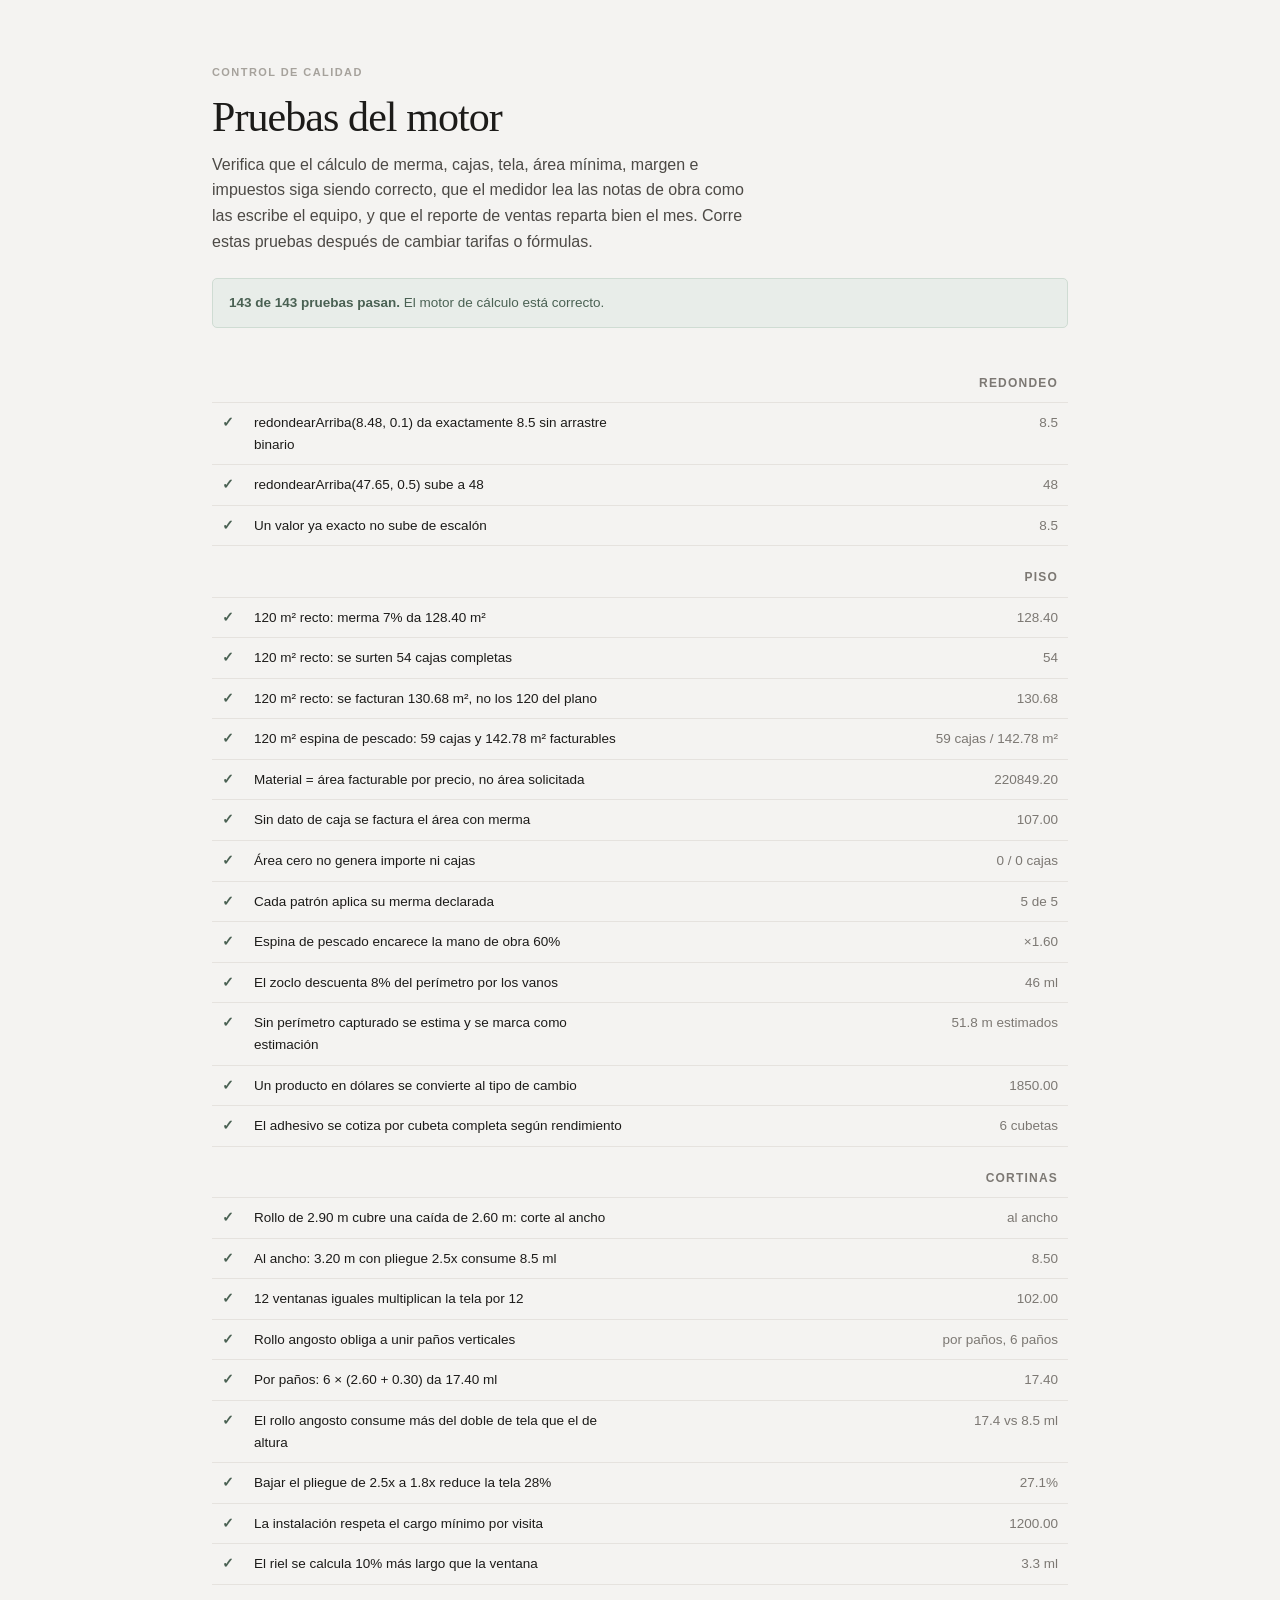
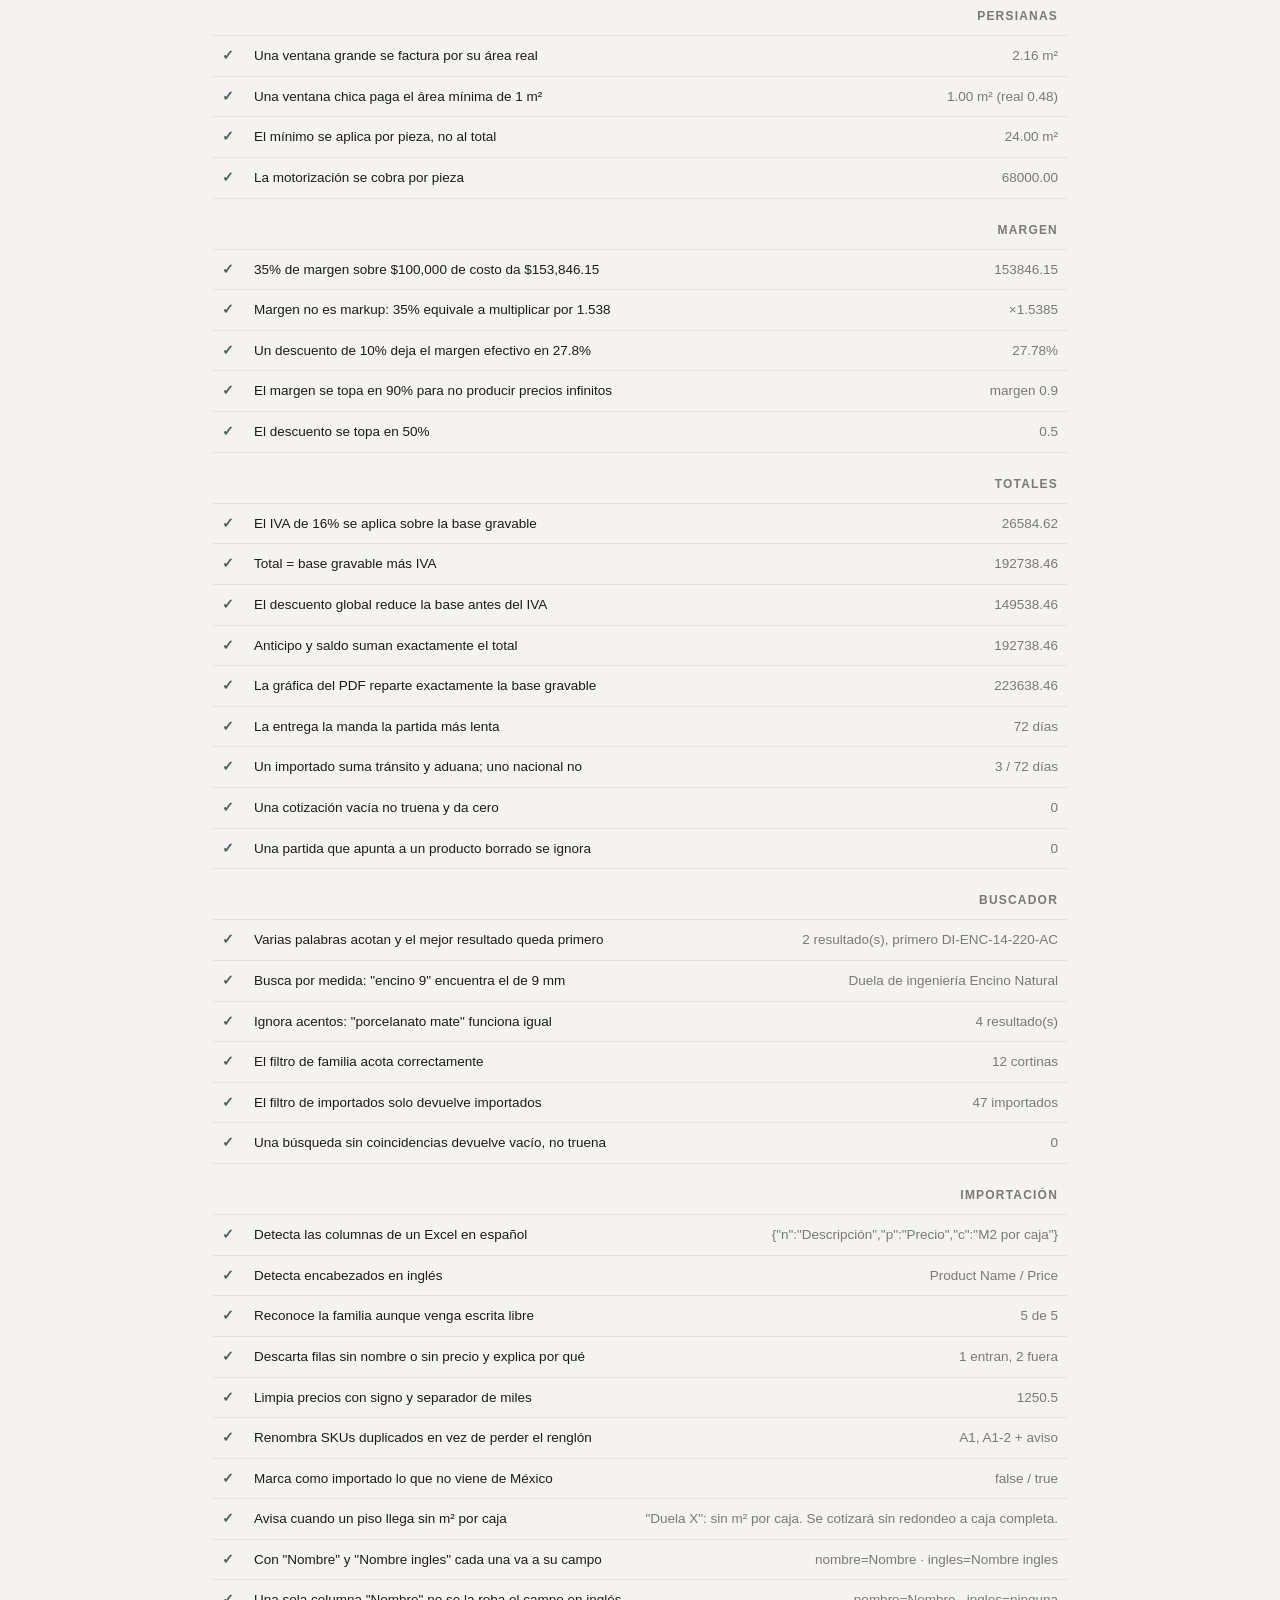
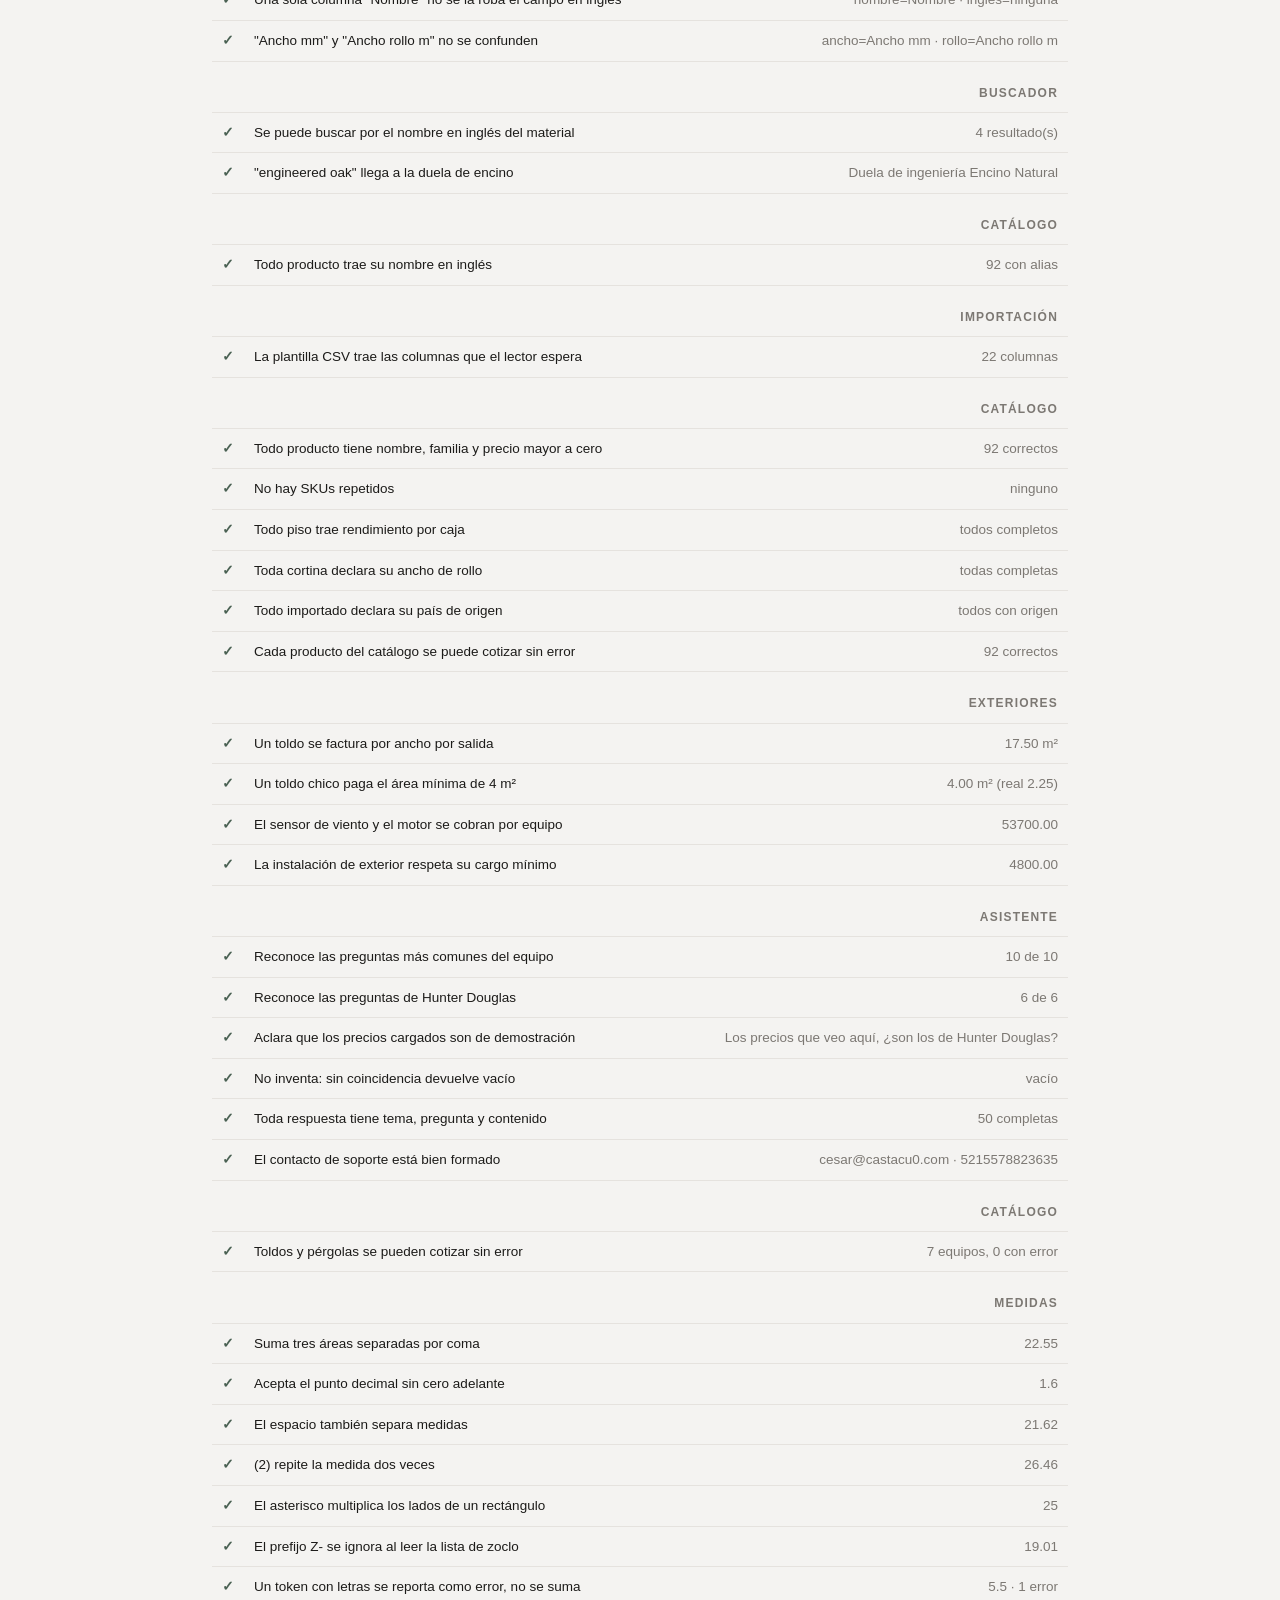
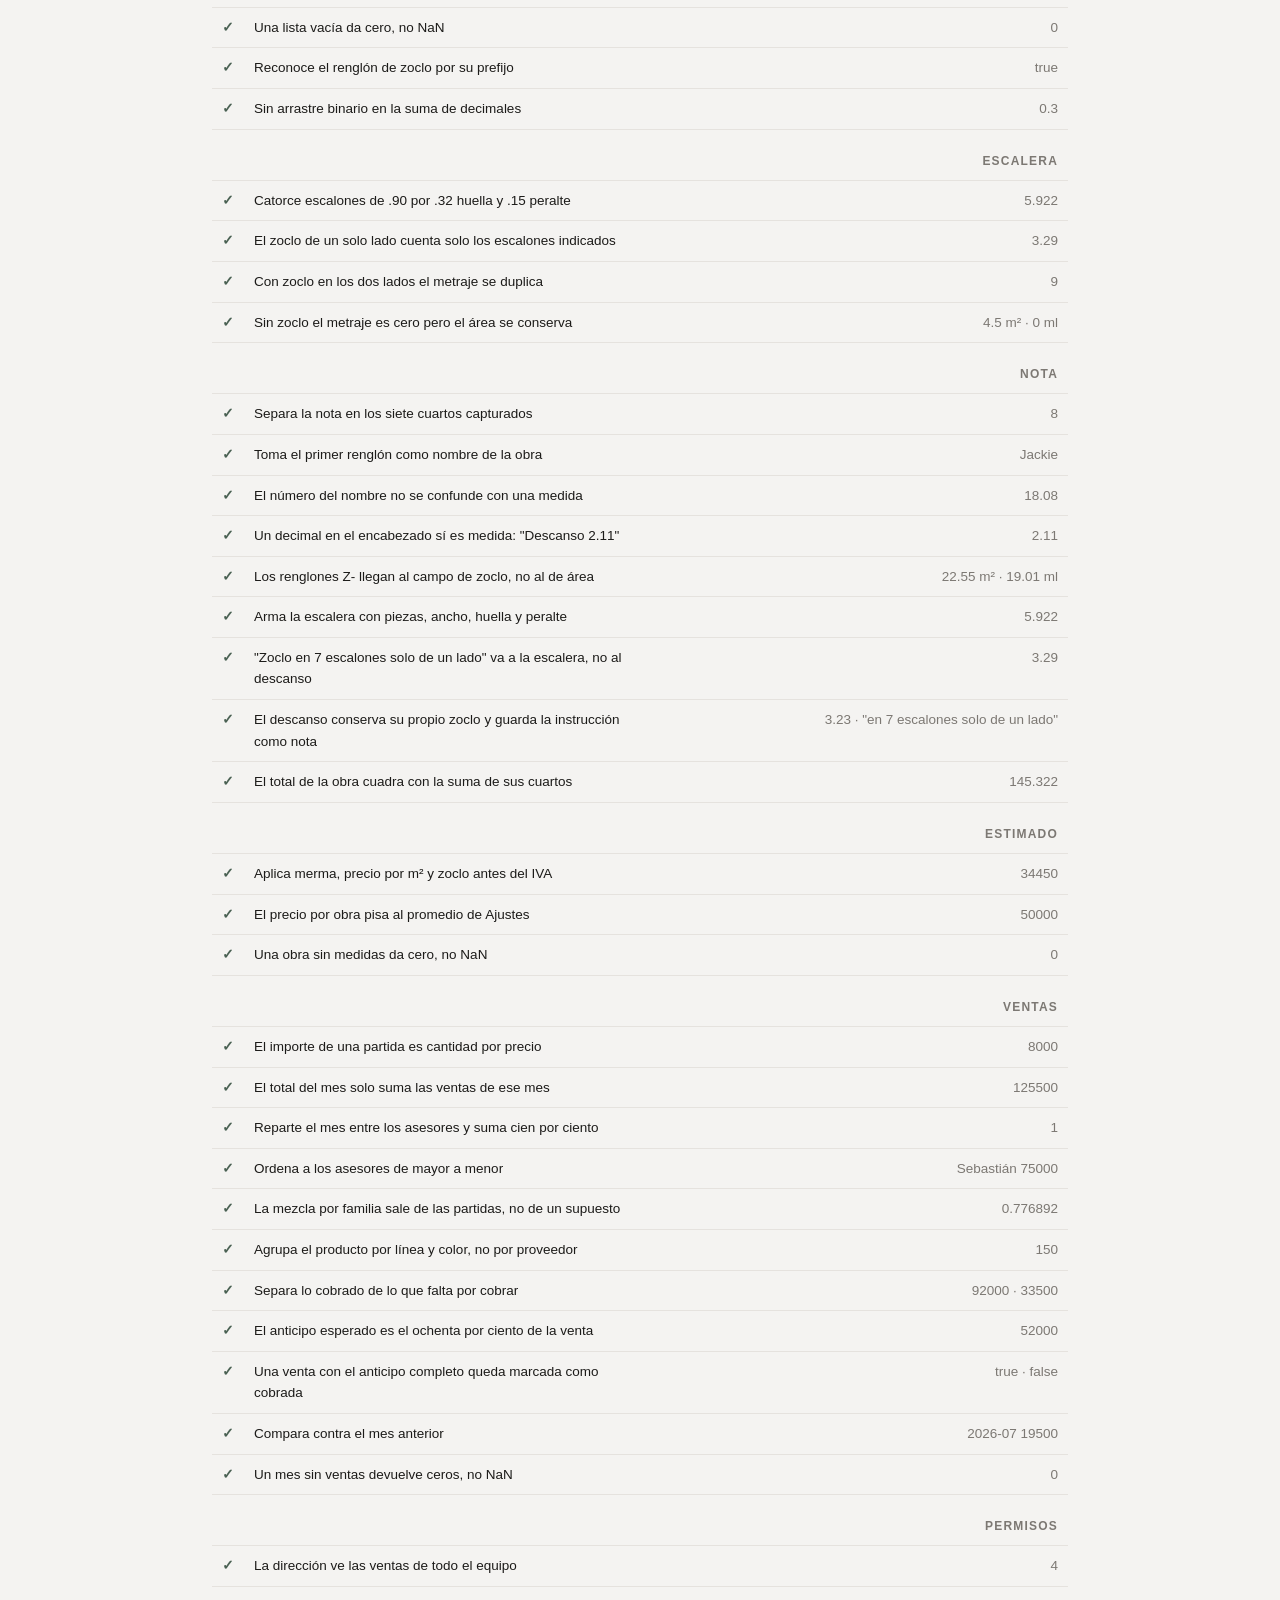
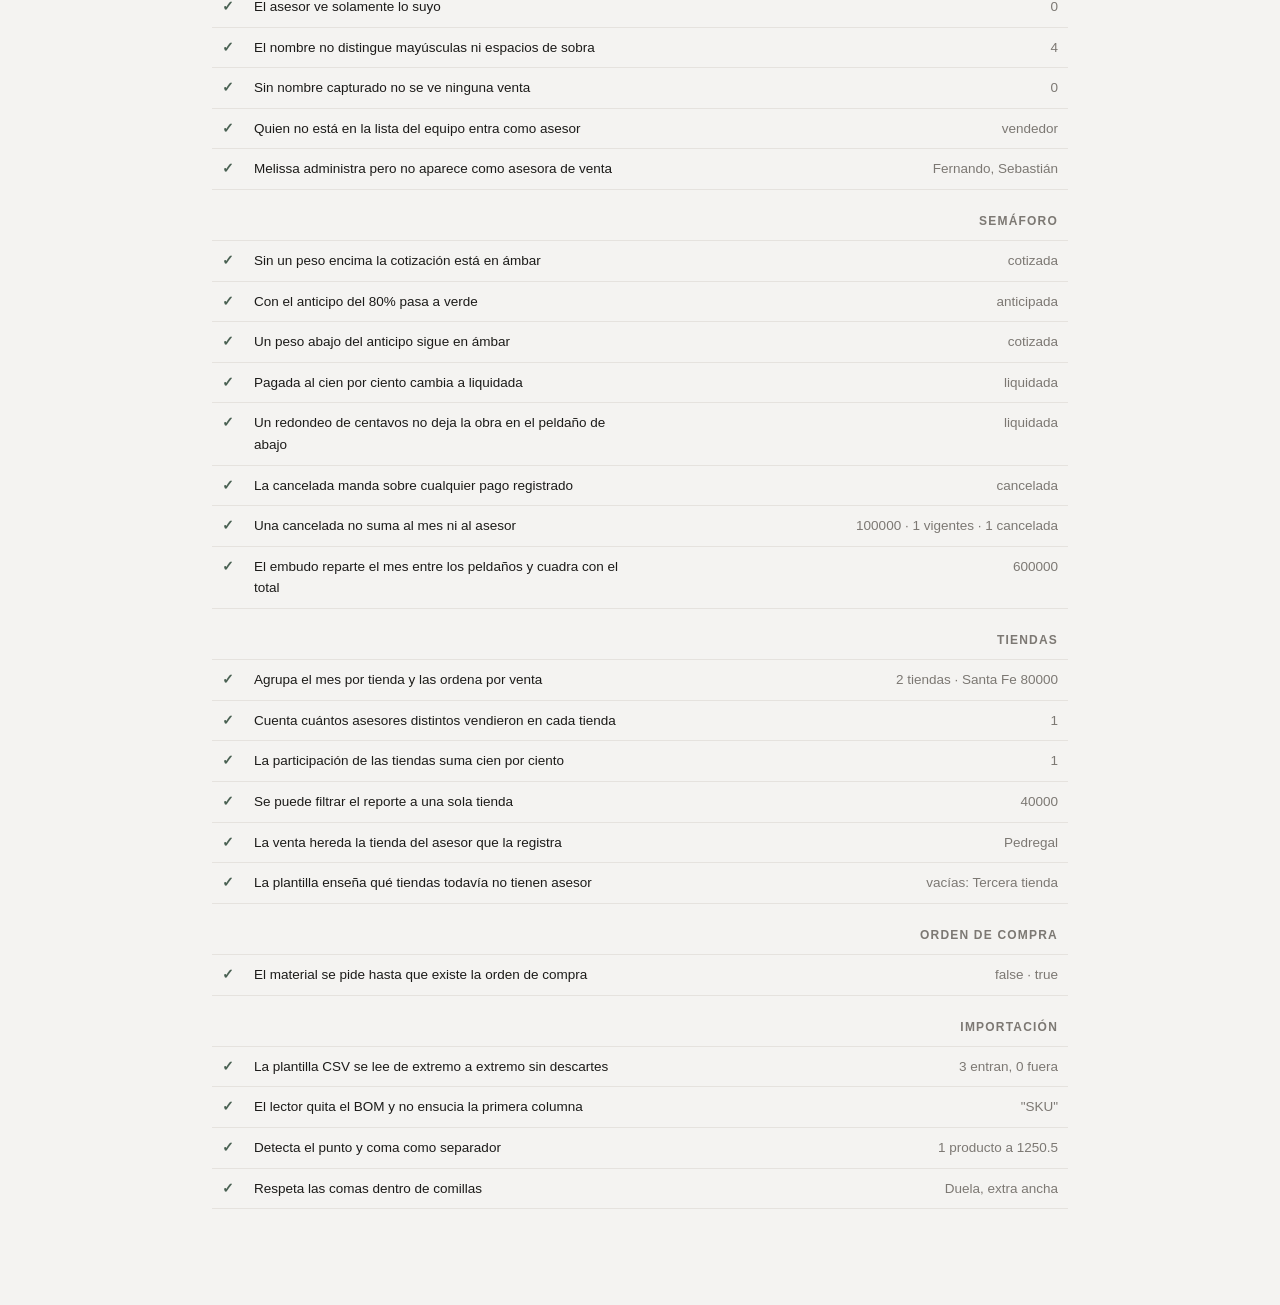
==== pruebas.html @ 0161d1aa "Semáforo de cobro, tiendas, fotos de obra e instalación en el PDF" ====
<!doctype html>
<html lang="es-MX">
<head>
<meta charset="utf-8">
<meta name="viewport" content="width=device-width, initial-scale=1">
<title>Pruebas del motor de cálculo · Cotizador Mundo de Interiores</title>
<link rel="stylesheet" href="css/app.css?v=16">
<style>
  .main{max-width:920px}
  .t{width:100%;border-collapse:collapse;font-size:13.5px}
  .t td{padding:9px 10px;border-bottom:1px solid var(--line);vertical-align:top}
  .t td:first-child{width:30px}
  .t td:last-child{text-align:right;font-variant-numeric:tabular-nums;white-space:nowrap;color:var(--ink-3)}
  .ok{color:var(--ok);font-weight:700}
  .no{color:var(--danger);font-weight:700}
  .grupo{font-weight:600;padding-top:22px!important;font-size:12px;letter-spacing:.1em;
         text-transform:uppercase;color:var(--ink-4)}
</style>
</head>
<body>
<div class="shell">
  <main class="main">
    <p class="eyebrow">Control de calidad</p>
    <h1 class="display mt-3">Pruebas del motor</h1>
    <p class="lead mt-3">
      Verifica que el cálculo de merma, cajas, tela, área mínima, margen e impuestos siga siendo
      correcto, que el medidor lea las notas de obra como las escribe el equipo, y que el reporte
      de ventas reparta bien el mes. Corre estas pruebas después de cambiar tarifas o fórmulas.
    </p>
    <div id="resumen" class="mt-5"></div>
    <div id="salida" class="mt-5"></div>
  </main>
</div>

<script type="module">
import { redondearArriba } from './js/format.js';
import { calcularPartida, calcularTotales, estimarPerimetro, leadTimeProducto,
         precioBaseMXN, PATRONES } from './js/pricing.js';
import { CONFIG_DEFAULT, buscarProductos } from './js/state.js';
import { CATALOGO_DEMO } from './js/catalog-seed.js';
import { sugerirMapeo, mapearFilas, normalizarCategoria, plantillaCSV } from './js/importer.js';
import { CONOCIMIENTO, responder, CONTACTO } from './js/asistente.js';
import { parsearLista, esLineaZoclo, calcularEscalera, calcularCuarto, calcularMedicion,
         estimarMedicion, parsearNota } from './js/medidas.js';
import { importeLinea, totalVenta, anticipoEsperado, estaCobrada, resumenVentas,
         compararMes, ventasVisibles, esAdmin, rolDe, estadoVenta, ESTADOS,
         asesoresDe, sucursalDe, plantillaPorSucursal, avanceProyecto } from './js/ventas.js';

const cfg = structuredClone(CONFIG_DEFAULT);
const pruebas = [];
const P = (grupo, nombre, fn) => pruebas.push({ grupo, nombre, fn });

// Compara con tolerancia: los importes se comparan al centavo.
const cerca = (a, b, tol = 0.01) => Math.abs(a - b) <= tol;

const prod = (extra) => ({
  id: 'X', sku: 'X', nombre: 'Prueba', categoria: 'duela-ingenieria',
  precio: 1000, moneda: 'MXN', unidad: 'm2', importado: false, leadTimeDias: 3,
  m2PorCaja: 2.42, caracteristicas: [], ...extra,
});

const base = {
  areaM2: '', patron: 'recto', perimetroM: '', incluirInstalacion: false,
  incluirZoclo: false, incluirUnderlayment: false, incluirAdhesivo: false,
  incluirBoquilla: false, perfilesTransicion: 0,
  anchoM: '', altoM: '', cantidad: 1, pliegue: 2.5,
  incluirRiel: false, rielMotorizado: false, incluirForro: false, motorizada: false,
  margenOverride: 0, descuentoPct: 0,
};

// ---------------------------------------------------------------- redondeo

P('Redondeo', 'redondearArriba(8.48, 0.1) da exactamente 8.5 sin arrastre binario', () => {
  const r = redondearArriba(8.48, 0.1);
  return { ok: r === 8.5, obtenido: r, esperado: 8.5 };
});
P('Redondeo', 'redondearArriba(47.65, 0.5) sube a 48', () => {
  const r = redondearArriba(47.65, 0.5);
  return { ok: r === 48, obtenido: r, esperado: 48 };
});
P('Redondeo', 'Un valor ya exacto no sube de escalón', () => {
  const r = redondearArriba(8.5, 0.1);
  return { ok: r === 8.5, obtenido: r, esperado: 8.5 };
});

// ---------------------------------------------------------------- piso

P('Piso', '120 m² recto: merma 7% da 128.40 m²', () => {
  const c = calcularPartida({ ...base, areaM2: 120 }, prod(), cfg);
  return { ok: cerca(c.areaConMerma, 128.40), obtenido: c.areaConMerma.toFixed(2), esperado: '128.40' };
});
P('Piso', '120 m² recto: se surten 54 cajas completas', () => {
  const c = calcularPartida({ ...base, areaM2: 120 }, prod(), cfg);
  return { ok: c.cajas === 54, obtenido: c.cajas, esperado: 54 };
});
P('Piso', '120 m² recto: se facturan 130.68 m², no los 120 del plano', () => {
  const c = calcularPartida({ ...base, areaM2: 120 }, prod(), cfg);
  return { ok: cerca(c.areaFacturable, 130.68), obtenido: c.areaFacturable.toFixed(2), esperado: '130.68' };
});
P('Piso', '120 m² espina de pescado: 59 cajas y 142.78 m² facturables', () => {
  const c = calcularPartida({ ...base, areaM2: 120, patron: 'espina' }, prod(), cfg);
  return { ok: c.cajas === 59 && cerca(c.areaFacturable, 142.78),
           obtenido: `${c.cajas} cajas / ${c.areaFacturable.toFixed(2)} m²`, esperado: '59 cajas / 142.78 m²' };
});
P('Piso', 'Material = área facturable por precio, no área solicitada', () => {
  const c = calcularPartida({ ...base, areaM2: 120 }, prod({ precio: 1690 }), cfg);
  return { ok: cerca(c.material, 130.68 * 1690), obtenido: c.material.toFixed(2),
           esperado: (130.68 * 1690).toFixed(2) };
});
P('Piso', 'Sin dato de caja se factura el área con merma', () => {
  const c = calcularPartida({ ...base, areaM2: 100 }, prod({ m2PorCaja: undefined }), cfg);
  return { ok: cerca(c.areaFacturable, 107), obtenido: c.areaFacturable.toFixed(2), esperado: '107.00' };
});
P('Piso', 'Área cero no genera importe ni cajas', () => {
  const c = calcularPartida({ ...base, areaM2: 0 }, prod(), cfg);
  return { ok: c.importe === 0 && c.cajas === 0, obtenido: `${c.importe} / ${c.cajas} cajas`, esperado: '0 / 0 cajas' };
});
P('Piso', 'Cada patrón aplica su merma declarada', () => {
  const fallos = Object.entries(PATRONES).filter(([k, v]) => {
    const c = calcularPartida({ ...base, areaM2: 100, patron: k }, prod(), cfg);
    return !cerca(c.mermaPct, v.merma, 0.0001);
  });
  return { ok: fallos.length === 0, obtenido: fallos.length ? fallos.map(f => f[0]).join(', ') : '5 de 5',
           esperado: '5 de 5' };
});
P('Piso', 'Espina de pescado encarece la mano de obra 60%', () => {
  const r = calcularPartida({ ...base, areaM2: 100, incluirInstalacion: true }, prod(), cfg);
  const e = calcularPartida({ ...base, areaM2: 100, patron: 'espina', incluirInstalacion: true }, prod(), cfg);
  return { ok: cerca(e.manoObra / r.manoObra, 1.6, 0.001),
           obtenido: `×${(e.manoObra / r.manoObra).toFixed(2)}`, esperado: '×1.60' };
});
P('Piso', 'El zoclo descuenta 8% del perímetro por los vanos', () => {
  const c = calcularPartida({ ...base, areaM2: 120, perimetroM: 50, incluirZoclo: true }, prod(), cfg);
  const z = c.accesorios.find((a) => a.clave === 'zoclo');
  return { ok: cerca(z.cantidad, redondearArriba(50 * 0.92, 0.5)),
           obtenido: `${z.cantidad} ml`, esperado: `${redondearArriba(46, 0.5)} ml` };
});
P('Piso', 'Sin perímetro capturado se estima y se marca como estimación', () => {
  const c = calcularPartida({ ...base, areaM2: 120, incluirZoclo: true }, prod(), cfg);
  return { ok: c.perimetroEstimado === true && c.perimetro > 0,
           obtenido: `${c.perimetro.toFixed(1)} m estimados`, esperado: 'estimado > 0' };
});
P('Piso', 'Un producto en dólares se convierte al tipo de cambio', () => {
  const c = calcularPartida({ ...base, areaM2: 100 }, prod({ precio: 100, moneda: 'USD', m2PorCaja: undefined }), cfg);
  return { ok: cerca(c.precioM2, 100 * cfg.fiscal.tipoCambio),
           obtenido: c.precioM2.toFixed(2), esperado: (100 * cfg.fiscal.tipoCambio).toFixed(2) };
});
P('Piso', 'El adhesivo se cotiza por cubeta completa según rendimiento', () => {
  const c = calcularPartida({ ...base, areaM2: 100, incluirAdhesivo: true }, prod(), cfg);
  const a = c.accesorios.find((x) => x.clave === 'adhesivo');
  return { ok: a.cantidad === Math.ceil(100 / cfg.tarifas.rendimientoAdhesivoM2),
           obtenido: `${a.cantidad} cubetas`, esperado: `${Math.ceil(100 / 18)} cubetas` };
});

// ---------------------------------------------------------------- cortinas

const telaAlta = prod({ categoria: 'cortina', unidad: 'ml', precio: 340, anchoRolloM: 2.90, m2PorCaja: undefined });
const telaAngosta = prod({ categoria: 'cortina', unidad: 'ml', precio: 460, anchoRolloM: 1.40, m2PorCaja: undefined });

P('Cortinas', 'Rollo de 2.90 m cubre una caída de 2.60 m: corte al ancho', () => {
  const c = calcularPartida({ ...base, anchoM: 3.2, altoM: 2.6, cantidad: 1 }, telaAlta, cfg);
  return { ok: c.metodo === 'al ancho', obtenido: c.metodo, esperado: 'al ancho' };
});
P('Cortinas', 'Al ancho: 3.20 m con pliegue 2.5x consume 8.5 ml', () => {
  const c = calcularPartida({ ...base, anchoM: 3.2, altoM: 2.6, cantidad: 1 }, telaAlta, cfg);
  return { ok: cerca(c.metrosLineales, 8.5), obtenido: c.metrosLineales.toFixed(2), esperado: '8.50' };
});
P('Cortinas', '12 ventanas iguales multiplican la tela por 12', () => {
  const c = calcularPartida({ ...base, anchoM: 3.2, altoM: 2.6, cantidad: 12 }, telaAlta, cfg);
  return { ok: cerca(c.metrosLineales, 102), obtenido: c.metrosLineales.toFixed(2), esperado: '102.00' };
});
P('Cortinas', 'Rollo angosto obliga a unir paños verticales', () => {
  const c = calcularPartida({ ...base, anchoM: 3.2, altoM: 2.6, cantidad: 1 }, telaAngosta, cfg);
  return { ok: c.metodo === 'por paños' && c.panos === 6,
           obtenido: `${c.metodo}, ${c.panos} paños`, esperado: 'por paños, 6 paños' };
});
P('Cortinas', 'Por paños: 6 × (2.60 + 0.30) da 17.40 ml', () => {
  const c = calcularPartida({ ...base, anchoM: 3.2, altoM: 2.6, cantidad: 1 }, telaAngosta, cfg);
  return { ok: cerca(c.metrosLineales, 17.4), obtenido: c.metrosLineales.toFixed(2), esperado: '17.40' };
});
P('Cortinas', 'El rollo angosto consume más del doble de tela que el de altura', () => {
  const a = calcularPartida({ ...base, anchoM: 3.2, altoM: 2.6 }, telaAlta, cfg);
  const b = calcularPartida({ ...base, anchoM: 3.2, altoM: 2.6 }, telaAngosta, cfg);
  return { ok: b.metrosLineales > a.metrosLineales * 2,
           obtenido: `${b.metrosLineales.toFixed(1)} vs ${a.metrosLineales.toFixed(1)} ml`, esperado: 'más del doble' };
});
P('Cortinas', 'Bajar el pliegue de 2.5x a 1.8x reduce la tela 28%', () => {
  const a = calcularPartida({ ...base, anchoM: 3.2, altoM: 2.6, pliegue: 2.5 }, telaAlta, cfg);
  const b = calcularPartida({ ...base, anchoM: 3.2, altoM: 2.6, pliegue: 1.8 }, telaAlta, cfg);
  const baja = 1 - b.metrosLineales / a.metrosLineales;
  return { ok: cerca(baja, 0.28, 0.015), obtenido: `${(baja * 100).toFixed(1)}%`, esperado: '≈28%' };
});
P('Cortinas', 'La instalación respeta el cargo mínimo por visita', () => {
  const c = calcularPartida({ ...base, anchoM: 0.8, altoM: 2.4, incluirInstalacion: true }, telaAlta, cfg);
  return { ok: cerca(c.manoObra, cfg.tarifas.minimoInstalacionCortina),
           obtenido: c.manoObra.toFixed(2), esperado: cfg.tarifas.minimoInstalacionCortina.toFixed(2) };
});
P('Cortinas', 'El riel se calcula 10% más largo que la ventana', () => {
  const c = calcularPartida({ ...base, anchoM: 3.0, altoM: 2.6, incluirRiel: true }, telaAlta, cfg);
  const r = c.accesorios.find((a) => a.clave === 'riel');
  return { ok: cerca(r.cantidad, 3.3), obtenido: `${r.cantidad} ml`, esperado: '3.3 ml' };
});

// ---------------------------------------------------------------- persianas

const persiana = prod({ categoria: 'persiana', unidad: 'm2', precio: 760, m2PorCaja: undefined });

P('Persianas', 'Una ventana grande se factura por su área real', () => {
  const c = calcularPartida({ ...base, anchoM: 1.2, altoM: 1.8, cantidad: 1 }, persiana, cfg);
  return { ok: cerca(c.areaFacturable, 2.16) && c.aplicaMinimo === false,
           obtenido: `${c.areaFacturable.toFixed(2)} m²`, esperado: '2.16 m²' };
});
P('Persianas', 'Una ventana chica paga el área mínima de 1 m²', () => {
  const c = calcularPartida({ ...base, anchoM: 0.6, altoM: 0.8, cantidad: 1 }, persiana, cfg);
  return { ok: cerca(c.areaFacturable, 1.0) && c.aplicaMinimo === true,
           obtenido: `${c.areaFacturable.toFixed(2)} m² (real ${c.areaReal.toFixed(2)})`, esperado: '1.00 m²' };
});
P('Persianas', 'El mínimo se aplica por pieza, no al total', () => {
  const c = calcularPartida({ ...base, anchoM: 0.6, altoM: 0.8, cantidad: 24 }, persiana, cfg);
  return { ok: cerca(c.areaFacturable, 24), obtenido: `${c.areaFacturable.toFixed(2)} m²`, esperado: '24.00 m²' };
});
P('Persianas', 'La motorización se cobra por pieza', () => {
  const c = calcularPartida({ ...base, anchoM: 1.2, altoM: 1.8, cantidad: 10, motorizada: true }, persiana, cfg);
  const m = c.accesorios.find((a) => a.clave === 'motor');
  return { ok: cerca(m.importe, 10 * cfg.tarifas.motorPersianaPza),
           obtenido: m.importe.toFixed(2), esperado: (10 * cfg.tarifas.motorPersianaPza).toFixed(2) };
});

// ---------------------------------------------------------------- margen

P('Margen', '35% de margen sobre $100,000 de costo da $153,846.15', () => {
  const p = prod({ precio: 100000, m2PorCaja: undefined });
  const c = calcularPartida({ ...base, areaM2: 1, patron: 'recto', margenOverride: 0.35 },
                            { ...p, categoria: 'accesorio', unidad: 'pza' }, cfg);
  const cc = calcularPartida({ ...base, cantidad: 1, margenOverride: 0.35 },
                             { ...p, categoria: 'accesorio', unidad: 'pza' }, cfg);
  return { ok: cerca(cc.importe, 153846.15, 0.02), obtenido: cc.importe.toFixed(2), esperado: '153846.15' };
});
P('Margen', 'Margen no es markup: 35% equivale a multiplicar por 1.538', () => {
  const p = prod({ precio: 100000, categoria: 'accesorio', unidad: 'pza', m2PorCaja: undefined });
  const c = calcularPartida({ ...base, cantidad: 1, margenOverride: 0.35 }, p, cfg);
  return { ok: cerca(1 + c.markupEquivalente, 1.5385, 0.001),
           obtenido: `×${(1 + c.markupEquivalente).toFixed(4)}`, esperado: '×1.5385' };
});
P('Margen', 'Un descuento de 10% deja el margen efectivo en 27.8%', () => {
  const p = prod({ precio: 100000, categoria: 'accesorio', unidad: 'pza', m2PorCaja: undefined });
  const c = calcularPartida({ ...base, cantidad: 1, margenOverride: 0.35, descuentoPct: 0.1 }, p, cfg);
  return { ok: cerca(c.margenEfectivo, 0.2778, 0.001),
           obtenido: `${(c.margenEfectivo * 100).toFixed(2)}%`, esperado: '27.78%' };
});
P('Margen', 'El margen se topa en 90% para no producir precios infinitos', () => {
  const p = prod({ precio: 1000, categoria: 'accesorio', unidad: 'pza', m2PorCaja: undefined });
  const c = calcularPartida({ ...base, cantidad: 1, margenOverride: 5 }, p, cfg);
  return { ok: c.margen === 0.9 && Number.isFinite(c.importe),
           obtenido: `margen ${c.margen}`, esperado: 'margen 0.9' };
});
P('Margen', 'El descuento se topa en 50%', () => {
  const p = prod({ precio: 1000, categoria: 'accesorio', unidad: 'pza', m2PorCaja: undefined });
  const c = calcularPartida({ ...base, cantidad: 1, margenOverride: 0.35, descuentoPct: 0.99 }, p, cfg);
  return { ok: c.descuentoPct === 0.5, obtenido: c.descuentoPct, esperado: 0.5 };
});

// ---------------------------------------------------------------- totales

const catalogoPrueba = [
  prod({ id: 'A', precio: 1000, m2PorCaja: 2 }),
  prod({ id: 'B', categoria: 'accesorio', unidad: 'pza', precio: 500, m2PorCaja: undefined,
         importado: true, origen: 'Italia', leadTimeDias: 30 }),
];

P('Totales', 'El IVA de 16% se aplica sobre la base gravable', () => {
  const t = calcularTotales([{ id: '1', productoId: 'A', ...base, areaM2: 100, margenOverride: 0.35 }],
                            catalogoPrueba, { ...cfg, _descuentoGlobal: 0 });
  return { ok: cerca(t.iva, t.baseGravable * 0.16), obtenido: t.iva.toFixed(2),
           esperado: (t.baseGravable * 0.16).toFixed(2) };
});
P('Totales', 'Total = base gravable más IVA', () => {
  const t = calcularTotales([{ id: '1', productoId: 'A', ...base, areaM2: 100, margenOverride: 0.35 }],
                            catalogoPrueba, { ...cfg, _descuentoGlobal: 0 });
  return { ok: cerca(t.total, t.baseGravable + t.iva), obtenido: t.total.toFixed(2),
           esperado: (t.baseGravable + t.iva).toFixed(2) };
});
P('Totales', 'El descuento global reduce la base antes del IVA', () => {
  const partidas = [{ id: '1', productoId: 'A', ...base, areaM2: 100, margenOverride: 0.35 }];
  const sin = calcularTotales(partidas, catalogoPrueba, { ...cfg, _descuentoGlobal: 0 });
  const con = calcularTotales(partidas, catalogoPrueba, { ...cfg, _descuentoGlobal: 0.1 });
  return { ok: cerca(con.baseGravable, sin.subtotal * 0.9),
           obtenido: con.baseGravable.toFixed(2), esperado: (sin.subtotal * 0.9).toFixed(2) };
});
P('Totales', 'Anticipo y saldo suman exactamente el total', () => {
  const t = calcularTotales([{ id: '1', productoId: 'A', ...base, areaM2: 100, margenOverride: 0.35 }],
                            catalogoPrueba, { ...cfg, _descuentoGlobal: 0 });
  return { ok: cerca(t.anticipo + t.saldo, t.total), obtenido: (t.anticipo + t.saldo).toFixed(2),
           esperado: t.total.toFixed(2) };
});
P('Totales', 'La gráfica del PDF reparte exactamente la base gravable', () => {
  const t = calcularTotales([{ id: '1', productoId: 'A', ...base, areaM2: 100, incluirInstalacion: true,
                              incluirZoclo: true, perimetroM: 40, margenOverride: 0.35 }],
                            catalogoPrueba, { ...cfg, _descuentoGlobal: 0 });
  const suma = Object.values(t.desgloseVenta).reduce((s, v) => s + v, 0);
  return { ok: cerca(suma, t.baseGravable, 0.05), obtenido: suma.toFixed(2), esperado: t.baseGravable.toFixed(2) };
});
P('Totales', 'La entrega la manda la partida más lenta', () => {
  const t = calcularTotales([
    { id: '1', productoId: 'A', ...base, areaM2: 10, margenOverride: 0.35 },
    { id: '2', productoId: 'B', ...base, cantidad: 1, margenOverride: 0.35 },
  ], catalogoPrueba, { ...cfg, _descuentoGlobal: 0 });
  const esperado = 30 + cfg.logistica.diasTransito + cfg.logistica.diasAduana;
  return { ok: t.leadTimeMax === esperado && t.hayImportados === true,
           obtenido: `${t.leadTimeMax} días`, esperado: `${esperado} días` };
});
P('Totales', 'Un importado suma tránsito y aduana; uno nacional no', () => {
  const nac = leadTimeProducto(catalogoPrueba[0], cfg);
  const imp = leadTimeProducto(catalogoPrueba[1], cfg);
  return { ok: nac === 3 && imp === 30 + 35 + 7, obtenido: `${nac} / ${imp} días`, esperado: '3 / 72 días' };
});
P('Totales', 'Una cotización vacía no truena y da cero', () => {
  const t = calcularTotales([], catalogoPrueba, { ...cfg, _descuentoGlobal: 0 });
  return { ok: t.total === 0 && t.lineas.length === 0, obtenido: t.total, esperado: 0 };
});
P('Totales', 'Una partida que apunta a un producto borrado se ignora', () => {
  const t = calcularTotales([{ id: '1', productoId: 'NO-EXISTE', ...base, areaM2: 100 }],
                            catalogoPrueba, { ...cfg, _descuentoGlobal: 0 });
  return { ok: t.lineas.length === 0, obtenido: t.lineas.length, esperado: 0 };
});

// ---------------------------------------------------------------- buscador

P('Buscador', 'Varias palabras acotan y el mejor resultado queda primero', () => {
  const r = buscarProductos(CATALOGO_DEMO, 'encino premium aceitado', {});
  const todosEncino = r.every((x) => x.producto.especie === 'Encino');
  return { ok: r.length >= 1 && r.length <= 3 && todosEncino &&
               r[0].producto.sku === 'DI-ENC-14-220-AC',
           obtenido: `${r.length} resultado(s), primero ${r[0]?.producto.sku}`,
           esperado: 'pocos resultados, primero DI-ENC-14-220-AC' };
});
P('Buscador', 'Busca por medida: "encino 9" encuentra el de 9 mm', () => {
  const r = buscarProductos(CATALOGO_DEMO, 'encino 9', {});
  return { ok: r.length >= 1 && r[0].producto.espesorMm === 9,
           obtenido: r[0]?.producto.nombre ?? 'ninguno', esperado: 'espesor 9 mm' };
});
P('Buscador', 'Ignora acentos: "porcelanato mate" funciona igual', () => {
  const r = buscarProductos(CATALOGO_DEMO, 'porcelanato mate', {});
  return { ok: r.length >= 1, obtenido: `${r.length} resultado(s)`, esperado: '≥1' };
});
P('Buscador', 'El filtro de familia acota correctamente', () => {
  const r = buscarProductos(CATALOGO_DEMO, '', { categoria: 'cortina' });
  return { ok: r.length > 0 && r.every((x) => x.producto.categoria === 'cortina'),
           obtenido: `${r.length} cortinas`, esperado: 'solo cortinas' };
});
P('Buscador', 'El filtro de importados solo devuelve importados', () => {
  const r = buscarProductos(CATALOGO_DEMO, '', { soloImportados: true });
  return { ok: r.length > 0 && r.every((x) => x.producto.importado),
           obtenido: `${r.length} importados`, esperado: 'todos importados' };
});
P('Buscador', 'Una búsqueda sin coincidencias devuelve vacío, no truena', () => {
  const r = buscarProductos(CATALOGO_DEMO, 'zzzz qqqq', {});
  return { ok: r.length === 0, obtenido: r.length, esperado: 0 };
});

// ---------------------------------------------------------------- importación

P('Importación', 'Detecta las columnas de un Excel en español', () => {
  const m = sugerirMapeo(['SKU', 'Descripción', 'Familia', 'Espesor mm', 'M2 por caja', 'Precio', 'Origen']);
  return { ok: m.nombre === 'Descripción' && m.precio === 'Precio' && m.m2PorCaja === 'M2 por caja',
           obtenido: JSON.stringify({ n: m.nombre, p: m.precio, c: m.m2PorCaja }),
           esperado: 'nombre, precio y caja mapeados' };
});
P('Importación', 'Detecta encabezados en inglés', () => {
  const m = sugerirMapeo(['Code', 'Product Name', 'Category', 'Price', 'Country']);
  return { ok: m.nombre === 'Product Name' && m.precio === 'Price',
           obtenido: `${m.nombre} / ${m.precio}`, esperado: 'Product Name / Price' };
});
P('Importación', 'Reconoce la familia aunque venga escrita libre', () => {
  const casos = [['Pisos de madera', 'duela-ingenieria'], ['VINILICO SPC', 'spc'],
                 ['Cortina blackout', 'cortina'], ['Persianas enrollables', 'persiana'],
                 ['Loseta', 'porcelanato']];
  const fallos = casos.filter(([txt, esp]) => normalizarCategoria(txt) !== esp);
  return { ok: fallos.length === 0, obtenido: fallos.length ? fallos.map(f => f[0]).join(', ') : '5 de 5',
           esperado: '5 de 5' };
});
P('Importación', 'Descarta filas sin nombre o sin precio y explica por qué', () => {
  const filas = [
    { Nombre: 'Bueno', Precio: '1,250.50', Categoria: 'spc' },
    { Nombre: '', Precio: '900', Categoria: 'spc' },
    { Nombre: 'Sin precio', Precio: '', Categoria: 'spc' },
  ];
  const r = mapearFilas(filas, sugerirMapeo(['Nombre', 'Precio', 'Categoria']));
  return { ok: r.productos.length === 1 && r.descartadas.length === 2,
           obtenido: `${r.productos.length} entran, ${r.descartadas.length} fuera`, esperado: '1 entra, 2 fuera' };
});
P('Importación', 'Limpia precios con signo y separador de miles', () => {
  const r = mapearFilas([{ Nombre: 'X', Precio: '$1,250.50', Categoria: 'spc' }],
                        sugerirMapeo(['Nombre', 'Precio', 'Categoria']));
  return { ok: cerca(r.productos[0].precio, 1250.5), obtenido: r.productos[0].precio, esperado: 1250.5 };
});
P('Importación', 'Renombra SKUs duplicados en vez de perder el renglón', () => {
  const cols = ['SKU', 'Nombre', 'Precio', 'Categoria'];
  const r = mapearFilas([
    { SKU: 'A1', Nombre: 'Uno', Precio: '100', Categoria: 'spc' },
    { SKU: 'A1', Nombre: 'Dos', Precio: '200', Categoria: 'spc' },
  ], sugerirMapeo(cols));
  const avisoDup = r.avisos.some((a) => a.includes('duplicado'));
  return { ok: r.productos.length === 2 && r.productos[1].sku === 'A1-2' && avisoDup,
           obtenido: `${r.productos.map((p) => p.sku).join(', ')}${avisoDup ? ' + aviso' : ' SIN aviso'}`,
           esperado: 'A1, A1-2 + aviso' };
});
P('Importación', 'Marca como importado lo que no viene de México', () => {
  const cols = ['Nombre', 'Precio', 'Categoria', 'Origen'];
  const r = mapearFilas([
    { Nombre: 'Nacional', Precio: '100', Categoria: 'spc', Origen: 'México' },
    { Nombre: 'Traído', Precio: '100', Categoria: 'spc', Origen: 'Italia' },
  ], sugerirMapeo(cols));
  return { ok: r.productos[0].importado === false && r.productos[1].importado === true,
           obtenido: `${r.productos[0].importado} / ${r.productos[1].importado}`, esperado: 'false / true' };
});
P('Importación', 'Avisa cuando un piso llega sin m² por caja', () => {
  const r = mapearFilas([{ Nombre: 'Duela X', Precio: '100', Categoria: 'duela-ingenieria' }],
                        sugerirMapeo(['Nombre', 'Precio', 'Categoria']));
  return { ok: r.avisos.some((a) => a.includes('m² por caja')), obtenido: r.avisos[0] ?? 'sin aviso',
           esperado: 'aviso de caja' };
});
P('Importación', 'Con "Nombre" y "Nombre ingles" cada una va a su campo', () => {
  const m = sugerirMapeo(['SKU', 'Nombre', 'Nombre ingles', 'Precio', 'Categoria']);
  return { ok: m.nombre === 'Nombre' && m.nombreEn === 'Nombre ingles',
           obtenido: `nombre=${m.nombre} · ingles=${m.nombreEn}`,
           esperado: 'nombre=Nombre · ingles=Nombre ingles' };
});
P('Importación', 'Una sola columna "Nombre" no se la roba el campo en inglés', () => {
  const m = sugerirMapeo(['Nombre', 'Precio', 'Categoria']);
  return { ok: m.nombre === 'Nombre' && !m.nombreEn,
           obtenido: `nombre=${m.nombre} · ingles=${m.nombreEn ?? 'ninguna'}`,
           esperado: 'nombre=Nombre · ingles=ninguna' };
});
P('Importación', '"Ancho mm" y "Ancho rollo m" no se confunden', () => {
  const m = sugerirMapeo(['Nombre', 'Precio', 'Ancho mm', 'Ancho rollo m']);
  return { ok: m.anchoMm === 'Ancho mm' && m.anchoRolloM === 'Ancho rollo m',
           obtenido: `ancho=${m.anchoMm} · rollo=${m.anchoRolloM}`,
           esperado: 'ancho=Ancho mm · rollo=Ancho rollo m' };
});
P('Buscador', 'Se puede buscar por el nombre en inglés del material', () => {
  const r = buscarProductos(CATALOGO_DEMO, 'roller shade', {});
  return { ok: r.length >= 1 && r.every((x) => x.producto.categoria === 'persiana'),
           obtenido: `${r.length} resultado(s)`, esperado: 'persianas enrollables' };
});
P('Buscador', '"engineered oak" llega a la duela de encino', () => {
  const r = buscarProductos(CATALOGO_DEMO, 'engineered oak', {});
  return { ok: r.length >= 1 && r[0].producto.especie === 'Encino',
           obtenido: r[0]?.producto.nombre ?? 'ninguno', esperado: 'duela de encino' };
});
P('Catálogo', 'Todo producto trae su nombre en inglés', () => {
  const sin = CATALOGO_DEMO.filter((p) => !p.nombreEn);
  return { ok: sin.length === 0,
           obtenido: sin.length ? sin.map((p) => p.sku).join(', ') : `${CATALOGO_DEMO.length} con alias`,
           esperado: `${CATALOGO_DEMO.length} con alias` };
});
P('Importación', 'La plantilla CSV trae las columnas que el lector espera', () => {
  const cols = plantillaCSV().split('\n')[0].split(',');
  const m = sugerirMapeo(cols);
  return { ok: Boolean(m.nombre && m.precio && m.categoria && m.m2PorCaja),
           obtenido: `${cols.length} columnas`, esperado: 'mapeo completo' };
});

// ---------------------------------------------------------------- catálogo demo

P('Catálogo', 'Todo producto tiene nombre, familia y precio mayor a cero', () => {
  const malos = CATALOGO_DEMO.filter((p) => !p.nombre || !p.categoria || !(p.precio > 0));
  return { ok: malos.length === 0, obtenido: malos.length ? malos.map(p => p.sku).join(', ') : `${CATALOGO_DEMO.length} correctos`,
           esperado: `${CATALOGO_DEMO.length} correctos` };
});
P('Catálogo', 'No hay SKUs repetidos', () => {
  const vistos = new Set();
  const dup = CATALOGO_DEMO.filter((p) => vistos.size === vistos.add(p.sku).size);
  return { ok: dup.length === 0, obtenido: dup.length ? dup.map(p => p.sku).join(', ') : 'ninguno', esperado: 'ninguno' };
});
P('Catálogo', 'Todo piso trae rendimiento por caja', () => {
  const familias = ['duela-ingenieria', 'spc', 'laminado', 'deck', 'porcelanato'];
  const sin = CATALOGO_DEMO.filter((p) => familias.includes(p.categoria) && !(p.m2PorCaja > 0));
  return { ok: sin.length === 0, obtenido: sin.length ? sin.map(p => p.sku).join(', ') : 'todos completos',
           esperado: 'todos completos' };
});
P('Catálogo', 'Toda cortina declara su ancho de rollo', () => {
  const sin = CATALOGO_DEMO.filter((p) => p.categoria === 'cortina' && !(p.anchoRolloM > 0));
  return { ok: sin.length === 0, obtenido: sin.length ? sin.map(p => p.sku).join(', ') : 'todas completas',
           esperado: 'todas completas' };
});
P('Catálogo', 'Todo importado declara su país de origen', () => {
  const sin = CATALOGO_DEMO.filter((p) => p.importado && !p.origen);
  return { ok: sin.length === 0, obtenido: sin.length ? sin.map(p => p.sku).join(', ') : 'todos con origen',
           esperado: 'todos con origen' };
});
P('Catálogo', 'Cada producto del catálogo se puede cotizar sin error', () => {
  const fallos = [];
  for (const p of CATALOGO_DEMO) {
    try {
      const partida = { ...base, areaM2: 50, anchoM: 2, altoM: 2.4, cantidad: 2, margenOverride: 0.35 };
      const c = calcularPartida(partida, p, cfg);
      if (!c || !Number.isFinite(c.importe) || c.importe <= 0) fallos.push(p.sku);
    } catch (e) { fallos.push(`${p.sku}: ${e.message}`); }
  }
  return { ok: fallos.length === 0, obtenido: fallos.length ? fallos.slice(0, 3).join(' | ') : `${CATALOGO_DEMO.length} correctos`,
           esperado: `${CATALOGO_DEMO.length} correctos` };
});

// ---------------------------------------------------------------- exteriores

const toldo = prod({ categoria: 'toldo', unidad: 'm2', precio: 3850, m2PorCaja: undefined });

P('Exteriores', 'Un toldo se factura por ancho por salida', () => {
  const c = calcularPartida({ ...base, anchoM: 5, altoM: 3.5, cantidad: 1 }, toldo, cfg);
  return { ok: cerca(c.areaFacturable, 17.5), obtenido: `${c.areaFacturable.toFixed(2)} m²`, esperado: '17.50 m²' };
});
P('Exteriores', 'Un toldo chico paga el área mínima de 4 m²', () => {
  const c = calcularPartida({ ...base, anchoM: 1.5, altoM: 1.5, cantidad: 1 }, toldo, cfg);
  return { ok: cerca(c.areaFacturable, 4) && c.aplicaMinimo === true,
           obtenido: `${c.areaFacturable.toFixed(2)} m² (real ${c.areaReal.toFixed(2)})`, esperado: '4.00 m²' };
});
P('Exteriores', 'El sensor de viento y el motor se cobran por equipo', () => {
  const c = calcularPartida({ ...base, anchoM: 5, altoM: 3.5, cantidad: 3,
                              motorizada: true, sensorViento: true }, toldo, cfg);
  const esperado = 3 * cfg.tarifas.motorExteriorPza + 3 * cfg.tarifas.sensorVientoPza;
  return { ok: cerca(c.totalAccesorios, esperado),
           obtenido: c.totalAccesorios.toFixed(2), esperado: esperado.toFixed(2) };
});
P('Exteriores', 'La instalación de exterior respeta su cargo mínimo', () => {
  const c = calcularPartida({ ...base, anchoM: 1.2, altoM: 1.2, cantidad: 1, incluirInstalacion: true },
                            toldo, cfg);
  return { ok: c.manoObra >= cfg.tarifas.minimoInstalacionExterior,
           obtenido: c.manoObra.toFixed(2), esperado: `>= ${cfg.tarifas.minimoInstalacionExterior}` };
});

// ---------------------------------------------------------------- asistente

P('Asistente', 'Reconoce las preguntas más comunes del equipo', () => {
  const casos = [
    ['como hago una cotizacion', 'Uso'],
    ['por que factura mas metros de los que pedi', 'Cálculo'],
    ['como protejo mi catalogo respaldo', 'Datos'],
    ['la letra se ve muy chica', 'Uso'],
    ['cuanta tela lleva una cortina', 'Cálculo'],
    ['quien cambio el precio', 'Datos'],
    ['cuando llega el material importado', 'Entrega'],
    ['hasta cuanto descuento puedo dar', 'Comercial'],
    ['como cargo mi excel', 'Catálogo'],
    ['algo no funciona a quien le hablo', 'Soporte'],
  ];
  const fallos = casos.filter(([q, tema]) => {
    const r = responder(q);
    return !r.length || r[0].tema !== tema;
  });
  return { ok: fallos.length === 0,
           obtenido: fallos.length ? fallos.map((f) => f[0]).join(' | ') : `${casos.length} de ${casos.length}`,
           esperado: `${casos.length} de ${casos.length}` };
});
P('Asistente', 'Reconoce las preguntas de Hunter Douglas', () => {
  const casos = ['que es powerview', 'que lineas maneja hunter douglas', 'como activo la garantia',
                 'donde consigo los catalogos', 'que es twinline', 'como evito error de medidas'];
  const fallos = casos.filter((q) => {
    const r = responder(q);
    return !r.length || r[0].tema !== 'Hunter Douglas';
  });
  return { ok: fallos.length === 0,
           obtenido: fallos.length ? fallos.join(' | ') : `${casos.length} de ${casos.length}`,
           esperado: `${casos.length} de ${casos.length}` };
});
P('Asistente', 'Aclara que los precios cargados son de demostración', () => {
  const r = responder('los precios que veo son los reales de hunter douglas');
  return { ok: r.length > 0 && /demostraci/i.test(r[0].r),
           obtenido: r[0]?.p ?? 'sin respuesta', esperado: 'aclara que son de demostración' };
});
P('Asistente', 'No inventa: sin coincidencia devuelve vacío', () => {
  const r = responder('cual es la capital de mongolia');
  return { ok: r.length === 0, obtenido: r.length ? r[0].p : 'vacío', esperado: 'vacío' };
});
P('Asistente', 'Toda respuesta tiene tema, pregunta y contenido', () => {
  const malas = CONOCIMIENTO.filter((e) => !e.tema || !e.p || !e.r || e.r.length < 40 || !e.claves);
  return { ok: malas.length === 0,
           obtenido: malas.length ? malas.map((m) => m.p).join(', ') : `${CONOCIMIENTO.length} completas`,
           esperado: `${CONOCIMIENTO.length} completas` };
});
P('Asistente', 'El contacto de soporte está bien formado', () => {
  const okMail = /^[^@\s]+@[^@\s]+\.[a-z]{2,}$/.test(CONTACTO.email);
  const okTel = /^52\d{10,12}$/.test(CONTACTO.whatsappE164);
  return { ok: okMail && okTel, obtenido: `${CONTACTO.email} · ${CONTACTO.whatsappE164}`,
           esperado: 'correo y número válidos' };
});

// ---------------------------------------------------------------- catálogo ampliado

P('Catálogo', 'Toldos y pérgolas se pueden cotizar sin error', () => {
  const exteriores = CATALOGO_DEMO.filter((p) => ['toldo', 'pergola'].includes(p.categoria));
  const fallos = [];
  for (const p of exteriores) {
    const c = calcularPartida({ ...base, anchoM: 4, altoM: 3, cantidad: 1, margenOverride: 0.35 }, p, cfg);
    if (!c || !Number.isFinite(c.importe) || c.importe <= 0) fallos.push(p.sku);
  }
  return { ok: exteriores.length >= 5 && fallos.length === 0,
           obtenido: `${exteriores.length} equipos, ${fallos.length} con error`,
           esperado: '>= 5 equipos, 0 errores' };
});

// ---------------------------------------------------------------- medidas de obra

// Los casos salen tal cual de las notas del equipo. Si estas pruebas fallan,
// el medidor está leyendo distinto de como ellos escriben.

P('Medidas', 'Suma tres áreas separadas por coma', () => {
  const r = parsearLista('16.45,3.81,2.29');
  return { ok: cerca(r.suma, 22.55) && r.valores.length === 3, obtenido: r.suma, esperado: 22.55 };
});
P('Medidas', 'Acepta el punto decimal sin cero adelante', () => {
  const r = parsearLista('.88,.3,.42');
  return { ok: cerca(r.suma, 1.6), obtenido: r.suma, esperado: 1.6 };
});
P('Medidas', 'El espacio también separa medidas', () => {
  const r = parsearLista('9.20 6.82 2.50 1 2.1');
  return { ok: cerca(r.suma, 21.62) && r.valores.length === 5, obtenido: r.suma, esperado: 21.62 };
});
P('Medidas', '(2) repite la medida dos veces', () => {
  const r = parsearLista('21.9,1.86(2),.42(2)');
  return { ok: cerca(r.suma, 26.46) && r.cuenta === 5, obtenido: r.suma, esperado: 26.46 };
});
P('Medidas', 'El asterisco multiplica los lados de un rectángulo', () => {
  const r = parsearLista('4*5,2.5*2');
  return { ok: cerca(r.suma, 25), obtenido: r.suma, esperado: 25 };
});
P('Medidas', 'El prefijo Z- se ignora al leer la lista de zoclo', () => {
  const r = parsearLista('Z-1.91,.88,1.27,.30,3.2,4.06,4.04,2.47,.88');
  return { ok: cerca(r.suma, 19.01) && r.valores.length === 9, obtenido: r.suma, esperado: 19.01 };
});
P('Medidas', 'Un token con letras se reporta como error, no se suma', () => {
  const r = parsearLista('3.5,abc,2');
  return { ok: cerca(r.suma, 5.5) && r.errores.length === 1, obtenido: `${r.suma} · ${r.errores.length} error`, esperado: '5.5 · 1 error' };
});
P('Medidas', 'Una lista vacía da cero, no NaN', () => {
  const r = parsearLista('');
  return { ok: r.suma === 0 && r.valores.length === 0, obtenido: r.suma, esperado: 0 };
});
P('Medidas', 'Reconoce el renglón de zoclo por su prefijo', () => {
  const ok = esLineaZoclo('Z-2.13,1.10') && esLineaZoclo('Zoclo: 1.5') && !esLineaZoclo('16.45,3.81');
  return { ok, obtenido: ok, esperado: true };
});
P('Medidas', 'Sin arrastre binario en la suma de decimales', () => {
  const r = parsearLista('.1,.2');
  return { ok: r.suma === 0.3, obtenido: r.suma, esperado: 0.3 };
});

P('Escalera', 'Catorce escalones de .90 por .32 huella y .15 peralte', () => {
  const e = calcularEscalera({ piezas: 14, anchoM: 0.90, huellaM: 0.32, peralteM: 0.15 });
  return { ok: cerca(e.areaM2, 5.922) && cerca(e.desarrollo, 0.47), obtenido: e.areaM2, esperado: 5.922 };
});
P('Escalera', 'El zoclo de un solo lado cuenta solo los escalones indicados', () => {
  const e = calcularEscalera({ piezas: 14, anchoM: 0.90, huellaM: 0.32, peralteM: 0.15,
                               escalonesZoclo: 7, ladosZoclo: 1 });
  return { ok: cerca(e.zocloML, 3.29), obtenido: e.zocloML, esperado: 3.29 };
});
P('Escalera', 'Con zoclo en los dos lados el metraje se duplica', () => {
  const uno = calcularEscalera({ piezas: 10, anchoM: 1, huellaM: 0.3, peralteM: 0.15, ladosZoclo: 1 });
  const dos = calcularEscalera({ piezas: 10, anchoM: 1, huellaM: 0.3, peralteM: 0.15, ladosZoclo: 2 });
  return { ok: cerca(dos.zocloML, uno.zocloML * 2), obtenido: dos.zocloML, esperado: uno.zocloML * 2 };
});
P('Escalera', 'Sin zoclo el metraje es cero pero el área se conserva', () => {
  const e = calcularEscalera({ piezas: 10, anchoM: 1, huellaM: 0.3, peralteM: 0.15, ladosZoclo: 0 });
  return { ok: e.zocloML === 0 && cerca(e.areaM2, 4.5), obtenido: `${e.areaM2} m² · ${e.zocloML} ml`, esperado: '4.5 m² · 0 ml' };
});

// La nota real que mandó el equipo, pegada tal cual.
const NOTA = `Jackie

Cuarto 2
16.45,3.81,2.29
Z-1.91,.88,1.27,.30,3.2,4.06,4.04,2.47,.88

Cuarto 3
16.11,1.97
Z-2.75,4.35,.69,1.07,3.56,1.4,.3

Cuarto 1
21.9,1.86(2),.42(2)
Z-5.05,.93,.51,5.05,1.18,1.48

Pulido
13.47,13.74

Pasillo
11.64,9.73
Z-.4,.72,1.48,1.23,.25,2.5,.65,.27

Escalera
14 piezas
.90 de ancho
.32 huella
.15 peralte

Descanso 2.11
Z-2.13,1.10
Zoclo en 7 escalones solo de un lado

Cocina
9.20,6.82,2.50,1,2.1`;

P('Nota', 'Separa la nota en los siete cuartos capturados', () => {
  const { cuartos } = parsearNota(NOTA);
  return { ok: cuartos.length === 8, obtenido: cuartos.length, esperado: 8 };
});
P('Nota', 'Toma el primer renglón como nombre de la obra', () => {
  const { proyecto } = parsearNota(NOTA);
  return { ok: proyecto === 'Jackie', obtenido: proyecto, esperado: 'Jackie' };
});
P('Nota', 'El número del nombre no se confunde con una medida', () => {
  const { cuartos } = parsearNota(NOTA);
  const c = cuartos.find((x) => x.nombre === 'Cuarto 3');
  const r = calcularCuarto(c);
  return { ok: cerca(r.areaM2, 18.08), obtenido: r.areaM2, esperado: 18.08 };
});
P('Nota', 'Un decimal en el encabezado sí es medida: "Descanso 2.11"', () => {
  const { cuartos } = parsearNota(NOTA);
  const c = cuartos.find((x) => x.nombre === 'Descanso');
  return { ok: !!c && cerca(calcularCuarto(c).areaM2, 2.11), obtenido: c ? calcularCuarto(c).areaM2 : 'no encontrado', esperado: 2.11 };
});
P('Nota', 'Los renglones Z- llegan al campo de zoclo, no al de área', () => {
  const { cuartos } = parsearNota(NOTA);
  const c = cuartos.find((x) => x.nombre === 'Cuarto 2');
  const r = calcularCuarto(c);
  return { ok: cerca(r.areaM2, 22.55) && cerca(r.zocloML, 19.01),
           obtenido: `${r.areaM2} m² · ${r.zocloML} ml`, esperado: '22.55 m² · 19.01 ml' };
});
P('Nota', 'Arma la escalera con piezas, ancho, huella y peralte', () => {
  const { cuartos } = parsearNota(NOTA);
  const c = cuartos.find((x) => x.tipo === 'escalera');
  return { ok: !!c && cerca(calcularCuarto(c).areaM2, 5.922),
           obtenido: c ? calcularCuarto(c).areaM2 : 'no encontrado', esperado: 5.922 };
});
// El equipo escribe esta instrucción debajo del descanso, pero habla de la
// escalera. Si se aplicara al descanso, la escalera cobraría zoclo de más.
P('Nota', '"Zoclo en 7 escalones solo de un lado" va a la escalera, no al descanso', () => {
  const { cuartos } = parsearNota(NOTA);
  const esc = cuartos.find((x) => x.tipo === 'escalera');
  return { ok: !!esc && cerca(calcularCuarto(esc).zocloML, 3.29),
           obtenido: esc ? calcularCuarto(esc).zocloML : 'no encontrada', esperado: 3.29 };
});
P('Nota', 'El descanso conserva su propio zoclo y guarda la instrucción como nota', () => {
  const { cuartos } = parsearNota(NOTA);
  const desc = cuartos.find((x) => x.nombre === 'Descanso');
  return { ok: !!desc && cerca(calcularCuarto(desc).zocloML, 3.23) && /escalones/i.test(desc.nota),
           obtenido: desc ? `${calcularCuarto(desc).zocloML} · "${desc.nota}"` : 'no encontrado',
           esperado: '3.23 · con la nota' };
});
P('Nota', 'El total de la obra cuadra con la suma de sus cuartos', () => {
  const { cuartos } = parsearNota(NOTA);
  const t = calcularMedicion({ cuartos });
  const suma = cuartos.reduce((a, c) => a + calcularCuarto(c).areaM2, 0);
  return { ok: cerca(t.areaM2, suma), obtenido: t.areaM2, esperado: Number(suma.toFixed(4)) };
});

P('Estimado', 'Aplica merma, precio por m² y zoclo antes del IVA', () => {
  const med = { cuartos: [{ tipo: 'area', areas: '100', zoclo: '10', escalera: {} }],
                precioM2: null, mermaPct: null, incluirZoclo: true, incluirInstalacion: false };
  const e = estimarMedicion(med, cfg);
  // 110 m² × 300 = 33 000, más 10 ml × 145 = 1 450.
  return { ok: cerca(e.material, 33000) && cerca(e.zoclo, 1450) && cerca(e.subtotal, 34450),
           obtenido: e.subtotal, esperado: 34450 };
});
P('Estimado', 'El precio por obra pisa al promedio de Ajustes', () => {
  const med = { cuartos: [{ tipo: 'area', areas: '100', zoclo: '', escalera: {} }],
                precioM2: 500, mermaPct: 0, incluirZoclo: false, incluirInstalacion: false };
  const e = estimarMedicion(med, cfg);
  return { ok: cerca(e.subtotal, 50000), obtenido: e.subtotal, esperado: 50000 };
});
P('Estimado', 'Una obra sin medidas da cero, no NaN', () => {
  const e = estimarMedicion({ cuartos: [] }, cfg);
  return { ok: e.total === 0 && Number.isFinite(e.total), obtenido: e.total, esperado: 0 };
});

// ---------------------------------------------------------------- ventas

const V = (vendedor, fecha, lineas, pagado = 0, anticipoPct = 0.8) => ({
  id: 'v' + Math.random().toString(36).slice(2, 8),
  fecha, vendedor, cliente: 'Cliente', obra: 'Obra',
  lineas: lineas.map((l, i) => ({ id: 'l' + i, apartado: '', proveedor: 'Prov', unidad: 'm2', ...l })),
  anticipoPct, pagado,
});

const VENTAS = [
  V('Sebastián', '2026-08-04', [{ categoria: 'spc', linea: 'Roble', color: 'Nogal', cantidad: 100, precioUnit: 650 }], 52000),
  V('Sebastián', '2026-08-18', [{ categoria: 'mantenimiento', linea: 'Pulido', color: '—', cantidad: 40, precioUnit: 250 }], 0),
  V('Melissa',   '2026-08-11', [{ categoria: 'spc', linea: 'Roble', color: 'Nogal', cantidad: 50, precioUnit: 650 },
                                { categoria: 'porcelanato', linea: 'Marmo', color: 'Blanco', cantidad: 20, precioUnit: 900 }], 40000),
  V('Melissa',   '2026-07-09', [{ categoria: 'spc', linea: 'Roble', color: 'Gris', cantidad: 30, precioUnit: 650 }], 15600),
];

P('Ventas', 'El importe de una partida es cantidad por precio', () => {
  const r = importeLinea({ cantidad: 12.5, precioUnit: 640 });
  return { ok: cerca(r, 8000), obtenido: r, esperado: 8000 };
});
P('Ventas', 'El total del mes solo suma las ventas de ese mes', () => {
  const r = resumenVentas(VENTAS, { mes: '2026-08' });
  // 65 000 + 10 000 + (32 500 + 18 000) = 125 500
  return { ok: cerca(r.total, 125500) && r.cuenta === 3, obtenido: r.total, esperado: 125500 };
});
P('Ventas', 'Reparte el mes entre los asesores y suma cien por ciento', () => {
  const r = resumenVentas(VENTAS, { mes: '2026-08' });
  const suma = r.vendedores.reduce((a, v) => a + v.participacion, 0);
  return { ok: r.vendedores.length === 2 && cerca(suma, 1, 0.0001), obtenido: suma, esperado: 1 };
});
P('Ventas', 'Ordena a los asesores de mayor a menor', () => {
  const r = resumenVentas(VENTAS, { mes: '2026-08' });
  return { ok: r.vendedores[0].vendedor === 'Sebastián' && cerca(r.vendedores[0].total, 75000),
           obtenido: `${r.vendedores[0].vendedor} ${r.vendedores[0].total}`, esperado: 'Sebastián 75000' };
});
P('Ventas', 'La mezcla por familia sale de las partidas, no de un supuesto', () => {
  const r = resumenVentas(VENTAS, { mes: '2026-08' });
  const spc = r.categorias.find((c) => c.categoria === 'spc');
  // 65 000 + 32 500 = 97 500 de 125 500 = 77.7%
  return { ok: cerca(spc.total, 97500) && cerca(spc.participacion, 0.7769, 0.001),
           obtenido: spc.participacion, esperado: 0.7769 };
});
P('Ventas', 'Agrupa el producto por línea y color, no por proveedor', () => {
  const r = resumenVentas(VENTAS, { mes: '2026-08' });
  const roble = r.lineas.find((l) => l.linea === 'Roble' && l.color === 'Nogal');
  return { ok: !!roble && cerca(roble.cantidad, 150), obtenido: roble ? roble.cantidad : 'no encontrada', esperado: 150 };
});
P('Ventas', 'Separa lo cobrado de lo que falta por cobrar', () => {
  const r = resumenVentas(VENTAS, { mes: '2026-08' });
  return { ok: cerca(r.cobrado, 92000) && cerca(r.porCobrar, 33500),
           obtenido: `${r.cobrado} · ${r.porCobrar}`, esperado: '92000 · 33500' };
});
P('Ventas', 'El anticipo esperado es el ochenta por ciento de la venta', () => {
  const v = VENTAS[0];
  return { ok: cerca(anticipoEsperado(v), 52000), obtenido: anticipoEsperado(v), esperado: 52000 };
});
P('Ventas', 'Una venta con el anticipo completo queda marcada como cobrada', () => {
  return { ok: estaCobrada(VENTAS[0]) && !estaCobrada(VENTAS[1]),
           obtenido: `${estaCobrada(VENTAS[0])} · ${estaCobrada(VENTAS[1])}`, esperado: 'true · false' };
});
P('Ventas', 'Compara contra el mes anterior', () => {
  const c = compararMes(VENTAS, '2026-08');
  // 125 500 contra 19 500 del mes previo.
  return { ok: c.mesPrevio === '2026-07' && cerca(c.totalPrevio, 19500),
           obtenido: `${c.mesPrevio} ${c.totalPrevio}`, esperado: '2026-07 19500' };
});
P('Ventas', 'Un mes sin ventas devuelve ceros, no NaN', () => {
  const r = resumenVentas(VENTAS, { mes: '2026-01' });
  return { ok: r.total === 0 && r.ticket === 0 && r.vendedores.length === 0, obtenido: r.total, esperado: 0 };
});

P('Permisos', 'La dirección ve las ventas de todo el equipo', () => {
  const eq = cfg.equipo;
  const r = ventasVisibles(VENTAS, 'Melissa', eq);
  return { ok: esAdmin('Melissa', eq) && r.length === VENTAS.length, obtenido: r.length, esperado: VENTAS.length };
});
P('Permisos', 'El asesor ve solamente lo suyo', () => {
  const eq = [...cfg.equipo, { nombre: 'Aarón', rol: 'vendedor' }];
  const r = ventasVisibles(VENTAS, 'Aarón', eq);
  return { ok: !esAdmin('Aarón', eq) && r.length === 0, obtenido: r.length, esperado: 0 };
});
P('Permisos', 'El nombre no distingue mayúsculas ni espacios de sobra', () => {
  const r = ventasVisibles(VENTAS, '  sebastián ', cfg.equipo);
  return { ok: r.length === 4, obtenido: r.length, esperado: 4 };
});
P('Permisos', 'Sin nombre capturado no se ve ninguna venta', () => {
  const r = ventasVisibles(VENTAS, '', cfg.equipo);
  return { ok: r.length === 0, obtenido: r.length, esperado: 0 };
});
P('Permisos', 'Quien no está en la lista del equipo entra como asesor', () => {
  return { ok: rolDe('Juan', cfg.equipo) === 'vendedor', obtenido: rolDe('Juan', cfg.equipo), esperado: 'vendedor' };
});
P('Permisos', 'Melissa administra pero no aparece como asesora de venta', () => {
  const nombres = asesoresDe(cfg.equipo).map((p) => p.nombre);
  return { ok: !nombres.includes('Melissa') && nombres.includes('Fernando') && nombres.includes('Sebastián'),
           obtenido: nombres.join(', '), esperado: 'Fernando, Sebastián' };
});

// ---------------------------------------------------------------- semáforo

// El color es el mensaje: cotizar no es vender, y la dirección quiere verlo
// sin leer la cifra. Estas pruebas cuidan que el color no mienta.

const conPago = (total, pagado, extra = {}) => ({
  fecha: '2026-08-10', vendedor: 'Sebastián', anticipoPct: 0.8, pagado,
  lineas: [{ categoria: 'spc', cantidad: 1, precioUnit: total }], ...extra,
});

P('Semáforo', 'Sin un peso encima la cotización está en ámbar', () => {
  const e = estadoVenta(conPago(100000, 0));
  return { ok: e === 'cotizada' && ESTADOS[e].tono === 'warn', obtenido: e, esperado: 'cotizada' };
});
P('Semáforo', 'Con el anticipo del 80% pasa a verde', () => {
  const e = estadoVenta(conPago(100000, 80000));
  return { ok: e === 'anticipada' && ESTADOS[e].tono === 'ok', obtenido: e, esperado: 'anticipada' };
});
P('Semáforo', 'Un peso abajo del anticipo sigue en ámbar', () => {
  const e = estadoVenta(conPago(100000, 79000));
  return { ok: e === 'cotizada', obtenido: e, esperado: 'cotizada' };
});
P('Semáforo', 'Pagada al cien por ciento cambia a liquidada', () => {
  const e = estadoVenta(conPago(100000, 100000));
  return { ok: e === 'liquidada' && ESTADOS[e].tono === 'cerrado', obtenido: e, esperado: 'liquidada' };
});
P('Semáforo', 'Un redondeo de centavos no deja la obra en el peldaño de abajo', () => {
  const e = estadoVenta(conPago(100000, 99999.7));
  return { ok: e === 'liquidada', obtenido: e, esperado: 'liquidada' };
});
P('Semáforo', 'La cancelada manda sobre cualquier pago registrado', () => {
  const e = estadoVenta(conPago(100000, 100000, { cancelada: true }));
  return { ok: e === 'cancelada', obtenido: e, esperado: 'cancelada' };
});
P('Semáforo', 'Una cancelada no suma al mes ni al asesor', () => {
  const lista = [conPago(100000, 80000), conPago(50000, 0, { cancelada: true })];
  const r = resumenVentas(lista, { mes: '2026-08' });
  return { ok: cerca(r.total, 100000) && r.cuenta === 1 && r.canceladas.length === 1,
           obtenido: `${r.total} · ${r.cuenta} vigentes · ${r.canceladas.length} cancelada`,
           esperado: '100000 · 1 vigente · 1 cancelada' };
});
P('Semáforo', 'El embudo reparte el mes entre los peldaños y cuadra con el total', () => {
  const lista = [conPago(100000, 0), conPago(200000, 160000), conPago(300000, 300000)];
  const r = resumenVentas(lista, { mes: '2026-08' });
  const suma = r.estados.cotizada + r.estados.anticipada + r.estados.liquidada;
  return { ok: cerca(r.estados.cotizada, 100000) && cerca(r.estados.anticipada, 200000)
             && cerca(r.estados.liquidada, 300000) && cerca(suma, r.total),
           obtenido: suma, esperado: r.total };
});

// ---------------------------------------------------------------- tiendas

const VENTAS_TIENDA = [
  { fecha: '2026-08-03', vendedor: 'Fernando', sucursal: 'Santa Fe', anticipoPct: 0.8, pagado: 0,
    lineas: [{ categoria: 'spc', cantidad: 100, precioUnit: 600 }] },
  { fecha: '2026-08-07', vendedor: 'Sebastián', sucursal: 'Pedregal', anticipoPct: 0.8, pagado: 32000,
    lineas: [{ categoria: 'madera', cantidad: 50, precioUnit: 800 }] },
  { fecha: '2026-08-19', vendedor: 'Fernando', sucursal: 'Santa Fe', anticipoPct: 0.8, pagado: 20000,
    lineas: [{ categoria: 'spc', cantidad: 40, precioUnit: 500 }] },
];

P('Tiendas', 'Agrupa el mes por tienda y las ordena por venta', () => {
  const r = resumenVentas(VENTAS_TIENDA, { mes: '2026-08' });
  const sf = r.sucursales.find((x) => x.sucursal === 'Santa Fe');
  return { ok: r.sucursales.length === 2 && cerca(sf.total, 80000) && sf.cuenta === 2,
           obtenido: `${r.sucursales.length} tiendas · Santa Fe ${sf.total}`, esperado: '2 tiendas · Santa Fe 80000' };
});
P('Tiendas', 'Cuenta cuántos asesores distintos vendieron en cada tienda', () => {
  const r = resumenVentas(VENTAS_TIENDA, { mes: '2026-08' });
  const sf = r.sucursales.find((x) => x.sucursal === 'Santa Fe');
  return { ok: sf.asesores === 1, obtenido: sf.asesores, esperado: 1 };
});
P('Tiendas', 'La participación de las tiendas suma cien por ciento', () => {
  const r = resumenVentas(VENTAS_TIENDA, { mes: '2026-08' });
  const suma = r.sucursales.reduce((a, s) => a + s.participacion, 0);
  return { ok: cerca(suma, 1, 0.0001), obtenido: suma, esperado: 1 };
});
P('Tiendas', 'Se puede filtrar el reporte a una sola tienda', () => {
  const r = resumenVentas(VENTAS_TIENDA, { mes: '2026-08', sucursal: 'Pedregal' });
  return { ok: cerca(r.total, 40000) && r.cuenta === 1, obtenido: r.total, esperado: 40000 };
});
P('Tiendas', 'La venta hereda la tienda del asesor que la registra', () => {
  return { ok: sucursalDe('Sebastián', cfg.equipo) === 'Pedregal',
           obtenido: sucursalDe('Sebastián', cfg.equipo), esperado: 'Pedregal' };
});
P('Tiendas', 'La plantilla enseña qué tiendas todavía no tienen asesor', () => {
  const p = plantillaPorSucursal(cfg.sucursales, cfg.equipo);
  const vacias = p.filter((t) => !t.asesores.length).map((t) => t.sucursal);
  return { ok: p.length === 3 && vacias.length === 1, obtenido: `vacías: ${vacias.join(', ') || 'ninguna'}`,
           esperado: '1 tienda sin asesor' };
});

P('Orden de compra', 'El material se pide hasta que existe la orden de compra', () => {
  const sin = avanceProyecto({ pasos: { presupuesto: true, pago: true, requisicion: true } });
  const con = avanceProyecto({ pasos: { presupuesto: true, pago: true, requisicion: true, orden: true } });
  return { ok: !sin.puedePedirMaterial && con.puedePedirMaterial,
           obtenido: `${sin.puedePedirMaterial} · ${con.puedePedirMaterial}`, esperado: 'false · true' };
});

// ---------------------------------------------------------------- ejecución

// Pruebas asíncronas: recorren la ruta real de lectura de archivo.
const asincronas = [];
const A = (grupo, nombre, fn) => asincronas.push({ grupo, nombre, fn });

A('Importación', 'La plantilla CSV se lee de extremo a extremo sin descartes', async () => {
  const { leerArchivo } = await import('./js/importer.js');
  const archivo = new File(['﻿' + plantillaCSV()], 'plantilla.csv', { type: 'text/csv' });
  const d = await leerArchivo(archivo);
  const r = mapearFilas(d.filas, sugerirMapeo(d.columnas));
  return { ok: r.productos.length === 3 && r.descartadas.length === 0,
           obtenido: `${r.productos.length} entran, ${r.descartadas.length} fuera`, esperado: '3 entran, 0 fuera' };
});
A('Importación', 'El lector quita el BOM y no ensucia la primera columna', async () => {
  const { leerArchivo } = await import('./js/importer.js');
  const archivo = new File(['﻿SKU,Nombre,Precio,Categoria\nA1,Duela,100,spc\n'], 'x.csv', { type: 'text/csv' });
  const d = await leerArchivo(archivo);
  return { ok: d.columnas[0] === 'SKU', obtenido: JSON.stringify(d.columnas[0]), esperado: '"SKU"' };
});
A('Importación', 'Detecta el punto y coma como separador', async () => {
  const { leerArchivo } = await import('./js/importer.js');
  const archivo = new File(['Nombre;Precio;Categoria\nDuela X;1250,50;spc\n'], 'x.csv', { type: 'text/csv' });
  const d = await leerArchivo(archivo);
  const r = mapearFilas(d.filas, sugerirMapeo(d.columnas));
  return { ok: r.productos.length === 1 && cerca(r.productos[0].precio, 1250.5),
           obtenido: `${r.productos.length} producto a ${r.productos[0]?.precio}`, esperado: '1 producto a 1250.5' };
});
A('Importación', 'Respeta las comas dentro de comillas', async () => {
  const { leerArchivo } = await import('./js/importer.js');
  const archivo = new File(['Nombre,Precio,Categoria\n"Duela, extra ancha",100,spc\n'], 'x.csv', { type: 'text/csv' });
  const d = await leerArchivo(archivo);
  const r = mapearFilas(d.filas, sugerirMapeo(d.columnas));
  return { ok: r.productos[0]?.nombre === 'Duela, extra ancha',
           obtenido: r.productos[0]?.nombre, esperado: 'Duela, extra ancha' };
});

const salida = document.getElementById('salida');
const tabla = document.createElement('table');
tabla.className = 't';
let pasan = 0, fallan = 0, grupoActual = '';

for (const p of pruebas) {
  let r;
  try { r = p.fn(); }
  catch (e) { r = { ok: false, obtenido: `error: ${e.message}`, esperado: '—' }; }

  if (p.grupo !== grupoActual) {
    grupoActual = p.grupo;
    const tr = tabla.insertRow();
    const td = tr.insertCell(); td.colSpan = 3; td.className = 'grupo'; td.textContent = p.grupo;
  }

  r.ok ? pasan++ : fallan++;
  const tr = tabla.insertRow();
  if (!r.ok) tr.style.background = 'var(--danger-soft)';
  tr.insertCell().innerHTML = `<span class="${r.ok ? 'ok' : 'no'}">${r.ok ? '✓' : '✗'}</span>`;
  tr.insertCell().textContent = p.nombre;
  const td = tr.insertCell();
  td.textContent = r.ok ? String(r.obtenido) : `obtenido ${r.obtenido} · esperado ${r.esperado}`;
  if (!r.ok) td.style.color = 'var(--danger)';
}
salida.append(tabla);

for (const p of asincronas) {
  let r;
  try { r = await p.fn(); }
  catch (e) { r = { ok: false, obtenido: `error: ${e.message}`, esperado: '—' }; }

  if (p.grupo !== grupoActual) {
    grupoActual = p.grupo;
    const tr = tabla.insertRow();
    const td = tr.insertCell(); td.colSpan = 3; td.className = 'grupo'; td.textContent = p.grupo;
  }

  r.ok ? pasan++ : fallan++;
  const tr = tabla.insertRow();
  if (!r.ok) tr.style.background = 'var(--danger-soft)';
  tr.insertCell().innerHTML = `<span class="${r.ok ? 'ok' : 'no'}">${r.ok ? '✓' : '✗'}</span>`;
  tr.insertCell().textContent = p.nombre;
  const td = tr.insertCell();
  td.textContent = r.ok ? String(r.obtenido) : `obtenido ${r.obtenido} · esperado ${r.esperado}`;
  if (!r.ok) td.style.color = 'var(--danger)';
}

const total = pruebas.length + asincronas.length;
document.getElementById('resumen').innerHTML =
  `<div class="nota ${fallan ? 'nota--danger' : 'nota--ok'}">
     <span><strong>${pasan} de ${total} pruebas pasan.</strong>
     ${fallan ? `${fallan} fallan y hay que corregirlas antes de cotizar con clientes.`
              : 'El motor de cálculo está correcto.'}</span>
   </div>`;

console.log(`[QA] ${pasan}/${total} pasan, ${fallan} fallan`);
window.__QA__ = { pasan, fallan, total };
</script>
</body>
</html>
---- css/app.css ----
/* =========================================================================
   Sistema de diseño — neutros cálidos, reglas de un cabello, mucho aire.
   ========================================================================= */

:root {
  /* Superficies — neutros cálidos, sin saturación */
  --bg:            #F4F3F1;
  --surface:       #FFFFFF;
  --surface-2:     #FAF9F8;
  --surface-3:     #EDEBE8;

  /* Tinta */
  --ink:           #1C1B19;
  --ink-2:         #4C4945;
  --ink-3:         #7C7873;
  --ink-4:         #A6A29C;

  /* Acento piedra: cálido pero casi neutro */
  --accent:        #6B6055;
  --accent-2:      #857A6D;
  --accent-soft:   #ECE9E5;
  --accent-line:   #D3CDC5;

  /* Semánticos, desaturados */
  --ok:            #4A6153;
  --ok-soft:       #E8EDE9;
  --warn:          #806A42;
  --warn-soft:     #F1ECE1;
  --danger:        #8C4A45;
  --danger-soft:   #F2E7E5;

  /* Líneas */
  --line:          #E5E2DE;
  --line-2:        #D5D1CB;

  /* Espacio */
  --s1: 4px;  --s2: 8px;  --s3: 12px; --s4: 16px;
  --s5: 24px; --s6: 32px; --s7: 48px; --s8: 64px; --s9: 96px;

  /* Radios: geometría casi recta, apenas suavizada */
  --r1: 3px; --r2: 5px; --r3: 7px; --r4: 9px; --r-pill: 6px;

  --serif: 'Fraunces', 'Iowan Old Style', Georgia, 'Times New Roman', serif;
  --sans:  'Inter', -apple-system, BlinkMacSystemFont, 'Segoe UI', Roboto, sans-serif;
  --mono:  ui-monospace, 'SF Mono', Menlo, Consolas, monospace;

  --shadow-1: 0 1px 2px rgba(26, 23, 20, .04);
  --shadow-2: 0 4px 16px -6px rgba(26, 23, 20, .12);
  --shadow-3: 0 24px 60px -20px rgba(26, 23, 20, .26);

  --ease: cubic-bezier(.22, .61, .36, 1);
  --topbar-h: 72px;
}

*, *::before, *::after { box-sizing: border-box; }

html { -webkit-text-size-adjust: 100%; }

body {
  margin: 0;
  background: var(--bg);
  color: var(--ink);
  font-family: var(--sans);
  font-size: 15px;
  line-height: 1.6;
  font-feature-settings: 'cv05' 1, 'ss01' 1, 'tnum' 0;
  -webkit-font-smoothing: antialiased;
}

h1, h2, h3, h4 { margin: 0; font-weight: 400; letter-spacing: -.01em; }
p { margin: 0; }
button, input, select, textarea { font: inherit; color: inherit; }
a { color: var(--accent); text-underline-offset: 3px; }

::selection { background: var(--accent-soft); color: var(--accent); }

:focus-visible {
  outline: 2px solid var(--accent);
  outline-offset: 2px;
  border-radius: var(--r1);
}

/* ======================================================== estructura */

.shell { min-height: 100dvh; display: flex; flex-direction: column; }

.topbar {
  position: sticky; top: 0; z-index: 50;
  height: var(--topbar-h);
  display: flex; align-items: center; gap: var(--s5);
  padding: 0 var(--s6);
  background: rgba(244, 243, 241, .9);
  backdrop-filter: saturate(140%) blur(14px);
  border-bottom: 1px solid var(--line);
}

.brand { display: flex; align-items: center; gap: var(--s3); text-decoration: none; color: inherit; }

.brand__mark {
  width: 34px; height: 34px; flex: none;
  display: grid; place-items: center;
  border: 1px solid var(--accent-line);
  background: var(--accent-soft);
  border-radius: var(--r1);
  font-family: var(--serif); font-size: 13px; color: var(--accent);
}

.brand__name { font-family: var(--serif); font-size: 17px; line-height: 1.15; white-space: nowrap; }
.brand__sub  { font-size: 10.5px; color: var(--ink-4); letter-spacing: .09em; text-transform: uppercase; }

.nav { display: flex; gap: var(--s1); margin-left: auto; }

.nav__item {
  appearance: none; border: 0; background: transparent;
  padding: 9px 18px; border-radius: var(--r-pill);
  color: var(--ink-3); font-size: 14px; font-weight: 500;
  cursor: pointer; transition: background .18s var(--ease), color .18s var(--ease);
  white-space: nowrap;
}
.nav__item:hover { background: var(--surface-3); color: var(--ink); }
.nav__item[aria-current='page'] { background: var(--ink); color: #fff; }

.main { flex: 1; width: 100%; max-width: 1180px; margin: 0 auto; padding: var(--s8) var(--s6) var(--s9); }
.view { animation: entrar .38s var(--ease) both; }
@keyframes entrar { from { opacity: 0; transform: translateY(8px); } }

@media (prefers-reduced-motion: reduce) {
  *, *::before, *::after { animation-duration: .01ms !important; transition-duration: .01ms !important; }
}

/* ======================================================== tipografía */

.eyebrow {
  font-size: 11px; letter-spacing: .13em; text-transform: uppercase;
  color: var(--ink-4); font-weight: 600;
}

.display   { font-family: var(--serif); font-size: clamp(30px, 4.2vw, 42px); line-height: 1.1; letter-spacing: -.022em; }
.title     { font-family: var(--serif); font-size: 25px; line-height: 1.2; letter-spacing: -.015em; }
.subtitle  { font-family: var(--serif); font-size: 19px; line-height: 1.3; }
.lead      { font-size: 16px; color: var(--ink-2); max-width: 62ch; }
.muted     { color: var(--ink-3); }
.small     { font-size: 13px; }
.tiny      { font-size: 11.5px; color: var(--ink-4); }
.num       { font-variant-numeric: tabular-nums; }

/* ======================================================== secciones */

.section { margin-bottom: var(--s8); }
.section__head { display: flex; align-items: flex-end; gap: var(--s4); margin-bottom: var(--s5); flex-wrap: wrap; }
.section__head > .grow { flex: 1; min-width: 0; }
.rule { height: 1px; background: var(--line); border: 0; margin: var(--s6) 0; }

.stack   { display: flex; flex-direction: column; }
.stack-2 { gap: var(--s2); } .stack-3 { gap: var(--s3); }
.stack-4 { gap: var(--s4); } .stack-5 { gap: var(--s5); } .stack-6 { gap: var(--s6); }
.row     { display: flex; align-items: center; gap: var(--s3); flex-wrap: wrap; }
.row--tight { gap: var(--s2); }
.spacer  { flex: 1; }

.grid-2 { display: grid; grid-template-columns: repeat(2, minmax(0, 1fr)); gap: var(--s4); }
.grid-3 { display: grid; grid-template-columns: repeat(3, minmax(0, 1fr)); gap: var(--s4); }
.grid-4 { display: grid; grid-template-columns: repeat(4, minmax(0, 1fr)); gap: var(--s4); }
@media (max-width: 900px) { .grid-3, .grid-4 { grid-template-columns: repeat(2, minmax(0, 1fr)); } }
@media (max-width: 620px) { .grid-2, .grid-3, .grid-4 { grid-template-columns: 1fr; } }

/* ======================================================== tarjetas */

.card {
  background: var(--surface);
  border: 1px solid var(--line);
  border-radius: var(--r3);
  padding: var(--s5);
}
.card--flat  { background: var(--surface-2); }
.card--quiet { border-style: dashed; background: transparent; }
.card--pad-lg { padding: var(--s6); }

/* ======================================================== botones */

.btn {
  appearance: none; cursor: pointer;
  display: inline-flex; align-items: center; justify-content: center; gap: var(--s2);
  padding: 11px 20px; border-radius: var(--r-pill);
  border: 1px solid var(--line-2); background: var(--surface); color: var(--ink);
  font-size: 14px; font-weight: 500; white-space: nowrap;
  transition: background .16s var(--ease), border-color .16s var(--ease),
              transform .16s var(--ease), box-shadow .16s var(--ease), color .16s var(--ease);
}
.btn:hover  { background: var(--surface-3); border-color: var(--ink-4); }
.btn:active { transform: translateY(1px); }
.btn[disabled] { opacity: .4; pointer-events: none; }

.btn--primary { background: var(--ink); border-color: var(--ink); color: #fff; }
.btn--primary:hover { background: #35332F; border-color: #35332F; box-shadow: var(--shadow-2); }

.btn--accent { background: var(--accent); border-color: var(--accent); color: #fff; }
.btn--accent:hover { background: var(--accent-2); border-color: var(--accent-2); }

.btn--ghost { background: transparent; border-color: transparent; color: var(--ink-3); }
.btn--ghost:hover { background: var(--surface-3); color: var(--ink); }

.btn--danger { color: var(--danger); border-color: transparent; background: transparent; }
.btn--danger:hover { background: var(--danger-soft); border-color: transparent; }

.btn--sm { padding: 7px 14px; font-size: 13px; }
.btn--lg { padding: 15px 30px; font-size: 15px; }
.btn--block { width: 100%; }
.btn--icon { padding: 8px; width: 34px; height: 34px; border-radius: var(--r-pill); }

/* ======================================================== pastillas */

.pill {
  display: inline-flex; align-items: center; gap: 6px;
  padding: 4px 11px; border-radius: var(--r-pill);
  background: var(--surface-3); color: var(--ink-2);
  font-size: 12px; font-weight: 500; line-height: 1.5; white-space: nowrap;
  border: 1px solid transparent;
}
.pill--accent { background: var(--accent-soft); color: var(--accent); }
.pill--ok     { background: var(--ok-soft);     color: var(--ok); }
.pill--warn   { background: var(--warn-soft);   color: var(--warn); }
.pill--danger { background: var(--danger-soft); color: var(--danger); }
.pill--outline{ background: transparent; border-color: var(--line-2); color: var(--ink-3); }
.pill--sm     { padding: 2px 9px; font-size: 11px; }

.pill-toggle {
  cursor: pointer; user-select: none;
  background: transparent; border: 1px solid var(--line-2); color: var(--ink-3);
  transition: all .16s var(--ease);
}
.pill-toggle:hover { border-color: var(--ink-4); color: var(--ink); }
.pill-toggle[aria-pressed='true'] { background: var(--ink); border-color: var(--ink); color: #fff; }

.pill-group { display: flex; flex-wrap: wrap; gap: var(--s2); }

/* ======================================================== disclosure (flecha ↓) */

.disc {
  border: 1px solid var(--line);
  border-radius: var(--r2);
  background: var(--surface);
  overflow: hidden;
  transition: border-color .18s var(--ease), box-shadow .18s var(--ease);
}
.disc[open] { border-color: var(--line-2); box-shadow: var(--shadow-1); }
.disc + .disc { margin-top: var(--s2); }

.disc__head {
  list-style: none; cursor: pointer;
  display: flex; align-items: center; gap: var(--s3);
  padding: 14px var(--s4);
  font-weight: 500; font-size: 14px;
  transition: background .16s var(--ease);
}
.disc__head::-webkit-details-marker { display: none; }
.disc__head:hover { background: var(--surface-2); }

.disc__chev {
  margin-left: auto; flex: none;
  width: 22px; height: 22px; display: grid; place-items: center;
  color: var(--ink-4);
  transition: transform .26s var(--ease), color .18s var(--ease);
}
.disc[open] .disc__chev { transform: rotate(180deg); color: var(--accent); }
.disc__head:hover .disc__chev { color: var(--accent); }

.disc__body {
  padding: 0 var(--s4) var(--s4);
  color: var(--ink-2); font-size: 14px;
  animation: abrir .26s var(--ease) both;
}
@keyframes abrir { from { opacity: 0; transform: translateY(-4px); } }

.disc--plain { border: 0; background: transparent; }
.disc--plain .disc__head { padding: 10px 0; }
.disc--plain .disc__body { padding: 0 0 var(--s4); }

/* Botón-explicación: la acción y su explicación en un solo bloque. */
.action {
  border: 1px solid var(--line); border-radius: var(--r3);
  background: var(--surface); overflow: hidden;
  transition: border-color .18s var(--ease), box-shadow .18s var(--ease), transform .18s var(--ease);
}
.action:hover { border-color: var(--accent-line); box-shadow: var(--shadow-2); }
.action[open] { border-color: var(--accent-line); }

.action__head {
  list-style: none; cursor: pointer;
  display: flex; align-items: center; gap: var(--s4);
  padding: var(--s5);
}
.action__head::-webkit-details-marker { display: none; }

.action__icon {
  width: 40px; height: 40px; flex: none;
  display: grid; place-items: center;
  border-radius: var(--r2);
  background: var(--accent-soft); color: var(--accent);
}
.action__text { flex: 1; min-width: 0; }
.action__title { display: block; font-size: 15px; font-weight: 600; letter-spacing: -.005em; }
.action__hint  { display: block; font-size: 12.5px; color: var(--ink-4); margin-top: 1px; line-height: 1.4; }
.action__body  { padding: 0 var(--s5) var(--s5); }
.action__body > .rule:first-child { margin-top: 0; }

/* ======================================================== campos */

.field { display: flex; flex-direction: column; gap: 6px; min-width: 0; }
.field__label { font-size: 12.5px; font-weight: 500; color: var(--ink-3); }
.field__hint  { font-size: 11.5px; color: var(--ink-4); }

.input, .select, .textarea {
  width: 100%;
  padding: 11px 14px;
  border: 1px solid var(--line-2);
  border-radius: var(--r2);
  background: var(--surface);
  font-size: 14.5px;
  transition: border-color .16s var(--ease), box-shadow .16s var(--ease), background .16s var(--ease);
}
.input::placeholder, .textarea::placeholder { color: var(--ink-4); }
.input:hover, .select:hover, .textarea:hover { border-color: var(--ink-4); }
.input:focus, .select:focus, .textarea:focus {
  outline: none; border-color: var(--accent);
  box-shadow: 0 0 0 3px var(--accent-soft);
}
.textarea { resize: vertical; min-height: 78px; line-height: 1.55; }

.select {
  appearance: none;
  background-image: url("data:image/svg+xml,%3Csvg xmlns='http://www.w3.org/2000/svg' width='12' height='8' viewBox='0 0 12 8'%3E%3Cpath d='M1 1.5L6 6.5L11 1.5' stroke='%23857A6D' stroke-width='1.6' fill='none' stroke-linecap='round' stroke-linejoin='round'/%3E%3C/svg%3E");
  background-repeat: no-repeat; background-position: right 14px center;
  padding-right: 38px;
}

.input--num { text-align: right; font-variant-numeric: tabular-nums; }

.input-group { display: flex; align-items: stretch; }
.input-group .input { border-radius: var(--r2) 0 0 var(--r2); border-right: 0; }
.input-group__suffix {
  display: grid; place-items: center; padding: 0 13px;
  border: 1px solid var(--line-2); border-radius: 0 var(--r2) var(--r2) 0;
  background: var(--surface-3); color: var(--ink-3);
  font-size: 13px; white-space: nowrap;
}

.check { display: flex; align-items: flex-start; gap: 10px; cursor: pointer; padding: 7px 0; }
.check input { width: 17px; height: 17px; margin: 2px 0 0; accent-color: var(--accent); cursor: pointer; flex: none; }
.check__text  { font-size: 14px; line-height: 1.45; }
.check__hint  { font-size: 11.5px; color: var(--ink-4); }

/* ======================================================== buscador */

.search { position: relative; }
.search__icon { position: absolute; left: 18px; top: 50%; transform: translateY(-50%); color: var(--ink-4); pointer-events: none; }
.search__input {
  width: 100%; padding: 17px 52px 17px 50px;
  border: 1px solid var(--line-2); border-radius: var(--r-pill);
  background: var(--surface); font-size: 16px;
  transition: border-color .16s var(--ease), box-shadow .16s var(--ease);
}
.search__input::placeholder { color: var(--ink-4); }
.search__input:focus { outline: none; border-color: var(--accent); box-shadow: 0 0 0 4px var(--accent-soft); }
.search__clear { position: absolute; right: 12px; top: 50%; transform: translateY(-50%); }

/* ======================================================== resultados */

.res { border: 1px solid var(--line); border-radius: var(--r3); background: var(--surface); overflow: hidden; }
.res__item {
  display: flex; align-items: center; gap: var(--s4);
  padding: var(--s4) var(--s5);
  cursor: pointer; width: 100%; text-align: left;
  background: transparent; border: 0; border-bottom: 1px solid var(--line);
  transition: background .14s var(--ease);
}
.res__item:last-child { border-bottom: 0; }
.res__item:hover, .res__item.is-active { background: var(--surface-2); }
.res__item:hover .res__name { color: var(--accent); }

.res__main  { flex: 1; min-width: 0; }
.res__name  { font-size: 14.5px; font-weight: 500; }
.res__meta  { font-size: 12px; color: var(--ink-3); margin-top: 3px; }
.res__price { text-align: right; flex: none; }
.res__amount{ font-size: 15px; font-weight: 600; font-variant-numeric: tabular-nums; }
.res__unit  { font-size: 11px; color: var(--ink-4); }

.res__empty { padding: var(--s7) var(--s5); text-align: center; color: var(--ink-3); }

/* ======================================================== partidas */

.linea {
  border: 1px solid var(--line); border-radius: var(--r3);
  background: var(--surface); overflow: hidden;
}
.linea + .linea { margin-top: var(--s3); }
.linea__head { display: flex; align-items: flex-start; gap: var(--s4); padding: var(--s5); }
.linea__idx {
  width: 26px; height: 26px; flex: none; display: grid; place-items: center;
  border-radius: var(--r-pill); background: var(--surface-3);
  font-size: 12px; font-weight: 600; color: var(--ink-3);
}
.linea__body { padding: 0 var(--s5) var(--s5); border-top: 1px solid var(--line); margin-top: 0; padding-top: var(--s5); }
.linea__total { text-align: right; flex: none; }

.desglose { background: var(--surface-2); border-radius: var(--r2); padding: var(--s4); font-size: 13px; }
.desglose__row { display: flex; align-items: baseline; gap: var(--s3); padding: 5px 0; }
.desglose__row + .desglose__row { border-top: 1px dashed var(--line); }
.desglose__label { color: var(--ink-3); flex: 1; min-width: 0; }
.desglose__val { font-variant-numeric: tabular-nums; font-weight: 500; white-space: nowrap; }
.desglose__row--total { border-top: 1px solid var(--line-2) !important; margin-top: 4px; padding-top: 9px; font-weight: 600; }

/* ======================================================== resumen */

.resumen {
  position: sticky; top: calc(var(--topbar-h) + var(--s5));
  border: 1px solid var(--line-2); border-radius: var(--r3);
  background: var(--surface); overflow: hidden;
}
.resumen__body { padding: var(--s5); }
.resumen__row { display: flex; justify-content: space-between; gap: var(--s3); padding: 7px 0; font-size: 14px; }
.resumen__row .k { color: var(--ink-3); }
.resumen__row .v { font-variant-numeric: tabular-nums; font-weight: 500; }
.resumen__total {
  background: var(--ink); color: #fff;
  padding: var(--s4) var(--s5);
  display: flex; justify-content: space-between; align-items: baseline; gap: var(--s3);
}
.resumen__total .k { font-size: 12px; letter-spacing: .1em; text-transform: uppercase; opacity: .72; }
.resumen__total .v { font-size: 22px; font-family: var(--serif); font-variant-numeric: tabular-nums; }

.margen-bar { height: 5px; border-radius: 2px; background: var(--surface-3); overflow: hidden; }
.margen-bar__fill { height: 100%; border-radius: 2px; transition: width .5s var(--ease), background .3s var(--ease); }

/* ======================================================== kpi */

.kpi { border: 1px solid var(--line); border-radius: var(--r2); background: var(--surface); padding: var(--s4); }
.kpi__label { font-size: 11.5px; color: var(--ink-4); letter-spacing: .06em; text-transform: uppercase; font-weight: 600; }
.kpi__value { font-family: var(--serif); font-size: 25px; line-height: 1.25; margin-top: 4px; font-variant-numeric: tabular-nums; }
.kpi__note  { font-size: 12px; color: var(--ink-3); }

/* ======================================================== tabla */

.tabla { width: 100%; border-collapse: collapse; font-size: 13.5px; }
.tabla th {
  text-align: left; padding: 11px var(--s3);
  font-size: 11px; letter-spacing: .07em; text-transform: uppercase;
  color: var(--ink-4); font-weight: 600;
  border-bottom: 1px solid var(--line-2); white-space: nowrap;
}
.tabla td { padding: 13px var(--s3); border-bottom: 1px solid var(--line); vertical-align: middle; }
.tabla tbody tr { transition: background .14s var(--ease); }
.tabla tbody tr:hover { background: var(--surface-2); }
.tabla .r { text-align: right; font-variant-numeric: tabular-nums; }
.tabla-wrap { overflow-x: auto; border: 1px solid var(--line); border-radius: var(--r3); background: var(--surface); }
.tabla-wrap > .tabla { min-width: 780px; }

/* ======================================================== modal */

.modal-bg {
  position: fixed; inset: 0; z-index: 100;
  background: rgba(26, 23, 20, .34);
  backdrop-filter: blur(3px);
  display: grid; place-items: start center;
  padding: var(--s6) var(--s4) var(--s8);
  overflow-y: auto;
  animation: fundir .2s var(--ease) both;
}
@keyframes fundir { from { opacity: 0; } }

.modal {
  width: min(100%, 700px);
  background: var(--surface);
  border-radius: var(--r4);
  box-shadow: var(--shadow-3);
  animation: subir .3s var(--ease) both;
}
.modal--ancho { width: min(100%, 980px); }
@keyframes subir { from { opacity: 0; transform: translateY(20px) scale(.985); } }

.modal__head {
  display: flex; align-items: flex-start; gap: var(--s4);
  padding: var(--s6) var(--s6) var(--s4);
  border-bottom: 1px solid var(--line);
}
.modal__body { padding: var(--s6); }
.modal__foot {
  display: flex; gap: var(--s3); justify-content: flex-end; align-items: center;
  padding: var(--s4) var(--s6) var(--s6);
  border-top: 1px solid var(--line); flex-wrap: wrap;
}

/* ======================================================== avisos */

.nota {
  display: flex; gap: var(--s3); align-items: flex-start;
  padding: 13px var(--s4);
  border-radius: var(--r2);
  background: var(--surface-2);
  border: 1px solid var(--line);
  font-size: 13.5px; color: var(--ink-2);
}
.nota--accent { background: var(--accent-soft); border-color: var(--accent-line); color: var(--accent); }
.nota--warn   { background: var(--warn-soft);   border-color: #E2D8C2;            color: var(--warn); }
.nota--ok     { background: var(--ok-soft);     border-color: #CFDCD3;            color: var(--ok); }
.nota--danger { background: var(--danger-soft); border-color: #E4CCC8;            color: var(--danger); }
.nota svg { flex: none; margin-top: 2px; opacity: .75; }

.toast-zona { position: fixed; bottom: var(--s5); left: 50%; transform: translateX(-50%); z-index: 200; display: flex; flex-direction: column; gap: var(--s2); align-items: center; pointer-events: none; }
.toast {
  display: flex; align-items: center; gap: var(--s3);
  padding: 13px 22px; border-radius: var(--r-pill);
  background: var(--ink); color: #fff; font-size: 14px;
  box-shadow: var(--shadow-3);
  animation: toast-in .3s var(--ease) both;
}
.toast--err { background: var(--danger); }
@keyframes toast-in { from { opacity: 0; transform: translateY(12px); } }

/* ======================================================== vacío */

.vacio { text-align: center; padding: var(--s9) var(--s5); }
.vacio__icon {
  width: 56px; height: 56px; margin: 0 auto var(--s4);
  display: grid; place-items: center; border-radius: var(--r3);
  background: var(--surface-3); color: var(--ink-4);
}

/* ======================================================== ayuda */

.faq-cat { margin-bottom: var(--s7); }
.faq-cat__title { font-family: var(--serif); font-size: 21px; margin-bottom: var(--s4); }
.formula {
  font-family: var(--mono); font-size: 12.5px;
  background: var(--surface-3); border-radius: var(--r2);
  padding: var(--s4); margin: var(--s3) 0;
  color: var(--ink-2); line-height: 1.85; overflow-x: auto; white-space: pre;
}
.formula b { color: var(--accent); font-weight: 600; }

.paso { display: flex; gap: var(--s4); padding: var(--s3) 0; }
.paso__n {
  width: 24px; height: 24px; flex: none; display: grid; place-items: center;
  border-radius: var(--r-pill); background: var(--accent-soft); color: var(--accent);
  font-size: 11.5px; font-weight: 700;
}

/* ======================================================== layout cotizador */

.cotizador { display: grid; grid-template-columns: minmax(0, 1fr) 340px; gap: var(--s6); align-items: start; }
@media (max-width: 1040px) { .cotizador { grid-template-columns: 1fr; } .resumen { position: static; } }

@media (max-width: 720px) {
  .topbar { height: auto; flex-direction: column; align-items: stretch; gap: var(--s3); padding: var(--s4); position: static; }
  .nav { margin-left: 0; overflow-x: auto; padding-bottom: 2px; }
  .js-tutorial { align-self: flex-start; }
  .main { padding: var(--s6) var(--s4) var(--s8); }
  .modal__head, .modal__body, .modal__foot { padding-left: var(--s4); padding-right: var(--s4); }
}

/* ======================================================== utilidades */

.hidden { display: none !important; }
.nowrap { white-space: nowrap; }
.truncate { overflow: hidden; text-overflow: ellipsis; white-space: nowrap; }
.mt-0 { margin-top: 0; } .mt-3 { margin-top: var(--s3); } .mt-4 { margin-top: var(--s4); }
.mt-5 { margin-top: var(--s5); } .mt-6 { margin-top: var(--s6); }
.mb-0 { margin-bottom: 0; } .mb-3 { margin-bottom: var(--s3); } .mb-4 { margin-bottom: var(--s4); }
.mb-5 { margin-bottom: var(--s5); }
.text-r { text-align: right; } .text-c { text-align: center; }
.w-full { width: 100%; }

/* ======================================================== tutorial guiado */

.tour { position: fixed; inset: 0; z-index: 300; pointer-events: none; }

.tour__foco {
  position: fixed;
  border-radius: var(--r2);
  box-shadow: 0 0 0 9999px rgba(28, 27, 25, .58);
  border: 1.5px solid rgba(255, 255, 255, .9);
  transition: left .32s var(--ease), top .32s var(--ease),
              width .32s var(--ease), height .32s var(--ease), opacity .2s var(--ease);
  pointer-events: none;
}

.tour__globo {
  position: fixed;
  width: min(360px, calc(100vw - 28px));
  background: var(--surface);
  border-radius: var(--r3);
  box-shadow: var(--shadow-3);
  overflow: hidden;
  pointer-events: auto;
  transition: left .32s var(--ease), top .32s var(--ease), opacity .22s var(--ease);
}

.tour__barra { height: 2px; background: var(--surface-3); }
.tour__barra-fill { height: 100%; background: var(--accent); transition: width .35s var(--ease); }

.tour__cuerpo { padding: var(--s5); }
.tour__titulo { font-family: var(--serif); font-size: 18px; line-height: 1.25; margin: 10px 0 0; }
.tour__texto  { font-size: 13.5px; color: var(--ink-2); margin-top: 8px; line-height: 1.6; }
.tour__pie    { display: flex; align-items: center; gap: var(--s2); margin-top: var(--s5); }

.tour__x {
  appearance: none; border: 0; background: transparent; cursor: pointer;
  color: var(--ink-4); padding: 2px; line-height: 0; border-radius: var(--r1);
}
.tour__x:hover { color: var(--ink); background: var(--surface-3); }

/* ======================================================== detalle táctil */

.btn, .pill-toggle, .res__item, .nav__item { -webkit-tap-highlight-color: transparent; }

.res__item:active { background: var(--surface-3); }
.pill-toggle:active { transform: scale(.97); }

.kpi__value, .resumen__total .v { transition: color .25s var(--ease); }

.linea { animation: linea-in .32s var(--ease) both; }
@keyframes linea-in { from { opacity: 0; transform: translateY(10px); } }

/* ======================================================== tablero de ahorro */

:root {
  /* Serie categórica validada: separación CVD 15.4, visión normal 17.2 */
  --dato-1: #155FA8;
  --dato-2: #B98216;
  --dato-3: #9C4530;
}

.hero-ahorro {
  display: grid; grid-template-columns: minmax(0, 1.6fr) minmax(0, 1fr);
  gap: var(--s6); align-items: center;
  background: var(--surface); border: 1px solid var(--line-2);
  border-radius: var(--r3); padding: var(--s6);
}
@media (max-width: 780px) { .hero-ahorro { grid-template-columns: 1fr; gap: var(--s5); } }

.hero-ahorro__cifra {
  font-family: var(--serif);
  font-size: clamp(38px, 6vw, 62px); line-height: 1; letter-spacing: -.025em;
  font-variant-numeric: tabular-nums; margin-top: 8px;
}
.hero-ahorro__lado {
  display: grid; gap: var(--s4);
  border-left: 1px solid var(--line); padding-left: var(--s6);
}
@media (max-width: 780px) {
  .hero-ahorro__lado { border-left: 0; padding-left: 0; border-top: 1px solid var(--line); padding-top: var(--s5); }
}
.hero-ahorro__sub {
  font-family: var(--serif); font-size: 24px; line-height: 1.15;
  font-variant-numeric: tabular-nums; margin-top: 4px;
}

/* Barra de composición: 2 px de aire entre segmentos, extremos redondeados */
.barra-comp { display: flex; gap: 2px; height: 30px; }
.barra-comp__seg { border-radius: 2px; transition: opacity .16s var(--ease); }
.barra-comp__seg:first-child { border-radius: 4px 2px 2px 4px; }
.barra-comp__seg:last-child  { border-radius: 2px 4px 4px 2px; }
.barra-comp:hover .barra-comp__seg { opacity: .55; }
.barra-comp .barra-comp__seg:hover { opacity: 1; }

.leyenda { display: flex; flex-wrap: wrap; gap: var(--s5); }
.leyenda__item { display: flex; align-items: flex-start; gap: 9px; }
.leyenda__punto { width: 10px; height: 10px; border-radius: 2px; margin-top: 5px; flex: none; }

/* Columnas mensuales */
.barras { display: flex; align-items: flex-end; justify-content: flex-start; gap: var(--s3); min-height: 180px; overflow-x: auto; padding-bottom: 2px; }
.barras__col { flex: 1; min-width: 46px; max-width: 96px; display: flex; flex-direction: column; align-items: center; gap: 6px; }
.barras__valor { font-size: 10.5px; color: var(--ink-3); white-space: nowrap; }
.barras__pista { width: 100%; height: 130px; display: flex; align-items: flex-end; background: var(--surface-3); border-radius: 3px; }
.barras__barra {
  width: 100%; background: var(--dato-2);
  border-radius: 4px 4px 2px 2px;
  transition: opacity .16s var(--ease);
}
.barras:hover .barras__barra { opacity: .5; }
.barras__col:hover .barras__barra { opacity: 1; }
.barras__etq  { font-size: 11.5px; color: var(--ink-2); font-weight: 500; }
.barras__etq2 { font-size: 10.5px; color: var(--ink-4); }

/* ======================================================== servicios */

.servicio {
  display: grid; grid-template-columns: 34px minmax(0, 1fr) auto;
  gap: var(--s4); align-items: start;
  padding: var(--s4) 0; border-bottom: 1px solid var(--line);
}
.servicio:last-child { border-bottom: 0; }
.servicio__icono {
  width: 34px; height: 34px; display: grid; place-items: center;
  border-radius: var(--r2); background: var(--accent-soft); color: var(--accent);
}
.servicio__t { font-size: 14.5px; font-weight: 600; }
.servicio__d { font-size: 13px; color: var(--ink-3); margin-top: 3px; line-height: 1.5; }
@media (max-width: 620px) { .servicio { grid-template-columns: 34px minmax(0, 1fr); } .servicio > .pill { grid-column: 2; justify-self: start; } }

/* ======================================================== mensajes */

.mensaje-caja {
  border: 1px solid var(--line); border-radius: var(--r2);
  background: var(--surface-2); padding: var(--s4);
  font-size: 13px; line-height: 1.6; color: var(--ink-2);
  white-space: pre-wrap; max-height: 260px; overflow-y: auto;
}

/* En teléfono los botones del encabezado bajan debajo del texto, en vez de
   estrujar la descripción en una columna de cinco palabras. */
@media (max-width: 620px) {
  .view > header .row { flex-direction: column; align-items: stretch; }
  .view > header .row > div[style*="flex:1"] { min-width: 100%; }
  .view > header .row > .row { justify-content: flex-start; }
  .view > header .row > .row .btn { flex: 1; }
}

/* ======================================================== texto grande
   Modo de lectura cómoda. Escala toda la interfaz desde la raíz para que
   nadie tenga que pelearse con el zoom del navegador. */

html.texto-grande { font-size: 118%; }
html.texto-mayor  { font-size: 136%; }
html.texto-mayor body,
html.texto-grande body { font-size: 17px; line-height: 1.68; }
html.texto-mayor .small,
html.texto-grande .small  { font-size: 15px; }
html.texto-mayor .tiny,
html.texto-grande .tiny   { font-size: 13.5px; }
html.texto-mayor .lead,
html.texto-grande .lead   { font-size: 18.5px; }
html.texto-mayor .btn,
html.texto-grande .btn    { padding: 14px 24px; font-size: 16px; }
html.texto-grande .btn--sm{ padding: 10px 18px; font-size: 15px; }
html.texto-mayor .input,
html.texto-mayor .select,
html.texto-mayor .textarea,
html.texto-grande .input,
html.texto-grande .select,
html.texto-grande .textarea { padding: 14px 16px; font-size: 16.5px; }
html.texto-mayor .search__input,
html.texto-grande .search__input { padding: 20px 54px; font-size: 18px; }
html.texto-mayor .pill,
html.texto-grande .pill   { font-size: 14px; padding: 6px 14px; }
html.texto-mayor .pill--sm,
html.texto-grande .pill--sm { font-size: 13px; padding: 4px 11px; }
html.texto-mayor .tabla,
html.texto-grande .tabla  { font-size: 15.5px; }
html.texto-mayor .tabla,
html.texto-mayor .tabla td,
html.texto-grande .tabla td { padding: 16px var(--s3); }
html.texto-mayor .nav__item,
html.texto-grande .nav__item { padding: 12px 20px; font-size: 16px; }
html.texto-mayor .field__label,
html.texto-grande .field__label { font-size: 14.5px; }
html.texto-mayor .action__title,
html.texto-grande .action__title { font-size: 17px; }
html.texto-mayor .action__hint,
html.texto-grande .action__hint  { font-size: 14px; }
html.texto-mayor .desglose,
html.texto-grande .desglose { font-size: 15px; }
html.texto-mayor .chat,
html.texto-grande .chat { width: min(440px, calc(100vw - 24px)); }

.topbar__acciones { display: flex; gap: var(--s2); align-items: center; }
.tamano {
  display: inline-flex; align-items: center; gap: 2px;
  border: 1px solid var(--line-2); border-radius: var(--r-pill);
  background: var(--surface); padding: 3px;
}
.tamano__btn {
  appearance: none; cursor: pointer;
  display: inline-flex; align-items: baseline; gap: 1px;
  min-width: 40px; height: 32px; justify-content: center;
  border: 0; border-radius: 4px; background: transparent; color: var(--ink);
  font-weight: 600; font-size: 14px; line-height: 1;
  transition: background .16s var(--ease), color .16s var(--ease);
}
.tamano__btn--mas { font-size: 17px; }
.tamano__signo { font-size: 13px; font-weight: 700; }
.tamano__btn:hover:not(:disabled) { background: var(--surface-3); }
.tamano__btn:disabled { opacity: .32; cursor: default; }
.tamano__etq {
  font-size: 10.5px; letter-spacing: .09em; text-transform: uppercase;
  color: var(--ink-4); font-weight: 600; padding: 0 6px; min-width: 52px; text-align: center;
}
html.texto-grande .tamano__btn { min-width: 46px; height: 36px; font-size: 15px; }
html.texto-mayor  .tamano__btn { min-width: 50px; height: 40px; font-size: 16px; }

/* ======================================================== asistente */

.chat {
  position: fixed;
  right: var(--s5); bottom: var(--s5);
  z-index: 150;
  width: min(400px, calc(100vw - 24px));
  max-height: min(620px, calc(100dvh - 48px));
  display: flex; flex-direction: column;
  background: var(--surface);
  border: 1px solid var(--line-2);
  border-radius: var(--r3);
  box-shadow: var(--shadow-3);
  animation: chat-in .26s var(--ease) both;
}
@keyframes chat-in { from { opacity: 0; transform: translateY(14px) scale(.98); } }

@media (max-width: 620px) {
  .chat { right: 8px; left: 8px; bottom: 8px; width: auto; max-height: calc(100dvh - 16px); }
}

.chat__cabeza {
  display: flex; align-items: center; gap: var(--s3);
  padding: var(--s4) var(--s4) var(--s4) var(--s5);
  border-bottom: 1px solid var(--line);
}
.chat__punto {
  width: 9px; height: 9px; border-radius: 50%; background: var(--ok); flex: none;
  box-shadow: 0 0 0 3px var(--ok-soft);
}

.chat__hilo {
  flex: 1; overflow-y: auto;
  padding: var(--s4) var(--s5);
  display: flex; flex-direction: column; gap: var(--s4);
  scroll-behavior: smooth;
}

.chat__msg { max-width: 92%; font-size: 14px; line-height: 1.58; }
.chat__msg--bot {
  align-self: flex-start;
  background: var(--surface-2);
  border: 1px solid var(--line);
  border-radius: var(--r2);
  padding: var(--s4);
  color: var(--ink-2);
}
.chat__msg--yo {
  align-self: flex-end;
  background: var(--ink); color: #fff;
  border-radius: var(--r2);
  padding: 10px var(--s4);
}
.chat__tema {
  font-size: 10.5px; letter-spacing: .12em; text-transform: uppercase;
  color: var(--accent); font-weight: 600; margin-bottom: 6px;
}

.chat__sugerencias { display: flex; flex-direction: column; gap: 6px; margin-top: 10px; }
.chat__chip {
  appearance: none; cursor: pointer; text-align: left;
  border: 1px solid var(--line-2); background: var(--surface);
  border-radius: var(--r1); padding: 9px 12px;
  font-size: 13px; color: var(--ink); line-height: 1.45;
  transition: border-color .16s var(--ease), background .16s var(--ease);
}
.chat__chip:hover { border-color: var(--accent); background: var(--accent-soft); }

.chat__contacto { margin-top: 12px; padding-top: 12px; border-top: 1px solid var(--line); }

.chat__pie {
  display: flex; gap: var(--s2); align-items: center;
  padding: var(--s3) var(--s4);
  border-top: 1px solid var(--line);
  background: var(--surface-2);
  border-radius: 0 0 var(--r3) var(--r3);
}
.chat__pie .input { flex: 1; }

/* ======================================================== aviso de respaldo */

.respaldo-aviso {
  display: flex; align-items: center; gap: var(--s3); flex-wrap: wrap;
  padding: var(--s4);
  border: 1px solid #E2D8C2; background: var(--warn-soft);
  border-radius: var(--r2); color: var(--warn);
  font-size: 13.5px;
}
.respaldo-aviso .btn { margin-left: auto; }

/* Alta de producto: los dos caminos, como tarjetas grandes */
.opcion-alta {
  appearance: none; cursor: pointer; width: 100%; text-align: left;
  display: flex; align-items: center; gap: var(--s4);
  padding: var(--s5);
  border: 1px solid var(--line); border-radius: var(--r3);
  background: var(--surface);
  transition: border-color .16s var(--ease), box-shadow .16s var(--ease), transform .16s var(--ease);
}
.opcion-alta:hover { border-color: var(--accent-line); box-shadow: var(--shadow-2); }
.opcion-alta:active { transform: translateY(1px); }

/* La barra superior envuelve en vez de recortar botones. Con seis pestañas y
   el modo de texto grande no cabe en una sola fila en pantallas medianas. */
.topbar {
  height: auto;
  min-height: var(--topbar-h);
  flex-wrap: wrap;
  padding-top: 10px;
  padding-bottom: 10px;
  row-gap: 10px;
}
.nav { overflow-x: auto; max-width: 100%; }
.topbar__acciones { flex-wrap: wrap; }

@media (max-width: 1080px) {
  .nav { margin-left: 0; order: 3; width: 100%; }
  .topbar__acciones { margin-left: auto; }
}

/* El nivel Mayor hereda todo lo de Grande y sube otro escalón donde importa. */
html.texto-mayor body { font-size: 19px; line-height: 1.7; }
html.texto-mayor .small  { font-size: 16.5px; }
html.texto-mayor .tiny   { font-size: 15px; }
html.texto-mayor .lead   { font-size: 20.5px; }
html.texto-mayor .btn    { padding: 16px 26px; font-size: 17.5px; }
html.texto-mayor .btn--sm{ padding: 12px 20px; font-size: 16.5px; }
html.texto-mayor .input,
html.texto-mayor .select,
html.texto-mayor .textarea { padding: 16px 18px; font-size: 18px; }
html.texto-mayor .search__input { padding: 22px 56px; font-size: 19.5px; }
html.texto-mayor .pill   { font-size: 15px; padding: 7px 15px; }
html.texto-mayor .pill--sm { font-size: 14px; padding: 5px 12px; }
html.texto-mayor .tabla  { font-size: 17px; }
html.texto-mayor .tabla td { padding: 18px var(--s3); }
html.texto-mayor .nav__item { padding: 14px 22px; font-size: 17.5px; }
html.texto-mayor .field__label { font-size: 16px; }
html.texto-mayor .action__title { font-size: 18.5px; }
html.texto-mayor .action__hint  { font-size: 15.5px; }
html.texto-mayor .desglose { font-size: 16.5px; }
html.texto-mayor .display  { font-size: clamp(34px, 4.6vw, 48px); }
html.texto-mayor .title    { font-size: 28px; }

/* ======================================================== portada */

.nav__grupo {
  align-self: center;
  font-size: 10.5px; letter-spacing: .1em; text-transform: uppercase;
  color: var(--ink-4); font-weight: 600;
  padding-right: var(--s3); margin-right: var(--s1);
  border-right: 1px solid var(--line);
  white-space: nowrap;
}

.portada { display: grid; grid-template-columns: repeat(2, minmax(0, 1fr)); gap: var(--s5); align-items: start; }
@media (max-width: 860px) { .portada { grid-template-columns: 1fr; } }

.opcion {
  border: 1px solid var(--line); border-radius: var(--r4); background: var(--surface);
  overflow: hidden; box-shadow: var(--shadow-1);
  transition: border-color .18s var(--ease), box-shadow .18s var(--ease);
}
.opcion:hover { border-color: var(--accent-line); box-shadow: var(--shadow-2); }

.opcion__principal {
  display: flex; align-items: flex-start; gap: var(--s4); width: 100%; text-align: left;
  padding: var(--s6) var(--s5) var(--s5); border: 0; background: transparent; cursor: pointer;
  color: inherit;
}
.opcion__icono {
  width: 48px; height: 48px; flex: none; border-radius: var(--r3);
  display: grid; place-items: center;
  background: var(--accent-soft); color: var(--accent);
}
.opcion__texto { flex: 1; min-width: 0; }
.opcion__titulo { display: block; font-family: var(--serif); font-size: 23px; line-height: 1.2; letter-spacing: -.015em; }
.opcion__lead { display: block; font-size: 14px; color: var(--ink-2); margin-top: 7px; line-height: 1.55; }
.opcion__flecha { color: var(--ink-4); transform: rotate(-90deg); flex: none; margin-top: 12px; }
.opcion__principal:hover .opcion__flecha { color: var(--accent); }

.opcion__cifras {
  display: grid; grid-template-columns: repeat(2, minmax(0, 1fr)); gap: var(--s4);
  padding: 0 var(--s5) var(--s5);
}
.opcion__cifra { font-family: var(--serif); font-size: 21px; line-height: 1.2; margin-top: 2px; }

.opcion__menu { border-top: 1px solid var(--line); background: var(--surface-2); }
.opcion__punto {
  display: flex; align-items: center; justify-content: space-between; gap: var(--s3);
  width: 100%; text-align: left; padding: 13px var(--s5);
  border: 0; border-bottom: 1px solid var(--line); background: transparent;
  cursor: pointer; color: inherit;
}
.opcion__punto:last-child { border-bottom: 0; }
.opcion__punto:hover { background: var(--surface-3); }
.opcion__punto svg { color: var(--ink-4); transform: rotate(-90deg); }
.opcion__punto-t { display: block; font-size: 14.5px; font-weight: 500; }
.opcion__punto-n { display: block; font-size: 11.5px; color: var(--ink-4); margin-top: 1px; }

.portada__pie { display: flex; align-items: center; gap: var(--s2); flex-wrap: wrap; }

/* ======================================================== medidor */

/* Deja aire abajo para la barra de totales y el teclado de la aplicación. */
.medidor { padding-bottom: 300px; }

.cuarto { border: 1px solid var(--line); border-radius: var(--r3); background: var(--surface); }
.cuarto__head { display: flex; align-items: center; gap: var(--s3); padding: var(--s4) var(--s5); }
.cuarto__nombre { flex: 1; min-width: 0; border-color: transparent; background: transparent; padding-inline: 8px; font-weight: 500; }
.cuarto__nombre:hover, .cuarto__nombre:focus { border-color: var(--line-2); background: var(--surface); }
.cuarto__body { padding: 0 var(--s5) var(--s5); }

.cuarto__total { text-align: right; flex: none; line-height: 1.25; }
.cuarto__m2 { display: block; font-size: 16px; font-weight: 600; }
.cuarto__ml { display: block; font-size: 11.5px; color: var(--ink-4); }

.cuarto__eco { margin-top: 6px; min-height: 16px; display: flex; flex-direction: column; gap: 2px; }
.cuarto__error { font-size: 11.5px; color: var(--danger); }

/* Los campos de medida son el corazón de la pantalla: se ven más grandes. */
.js-medida { font-size: 17px; letter-spacing: .01em; }

.totales {
  position: fixed; left: 0; right: 0; bottom: 0; z-index: 60;
  display: flex; gap: var(--s5); align-items: center;
  padding: var(--s3) var(--s5);
  padding-bottom: calc(var(--s3) + env(safe-area-inset-bottom));
  background: var(--ink); color: #fff;
  box-shadow: 0 -6px 24px -12px rgba(26, 23, 20, .5);
}
.totales__bloque { display: flex; flex-direction: column; gap: 1px; }
.totales__bloque--fin { margin-left: auto; text-align: right; }
.totales__k { font-size: 10.5px; letter-spacing: .09em; text-transform: uppercase; opacity: .62; }
.totales__v { font-size: 17px; font-weight: 600; font-family: var(--serif); }

/* ======================================================== teclado de la aplicación */

.teclado {
  position: fixed; left: 0; right: 0; bottom: 0; z-index: 70;
  background: var(--surface); border-top: 1px solid var(--line-2);
  box-shadow: 0 -10px 40px -16px rgba(26, 23, 20, .4);
  padding: var(--s3) var(--s4);
  padding-bottom: calc(var(--s3) + env(safe-area-inset-bottom));
  transform: translateY(110%);
  transition: transform .24s var(--ease);
}
.teclado--visible { transform: translateY(0); }

.teclado__head { display: flex; align-items: center; gap: var(--s3); margin-bottom: var(--s2); }
.teclado__etq {
  flex: 1; min-width: 0; font-size: 12px; color: var(--ink-3);
  overflow: hidden; text-overflow: ellipsis; white-space: nowrap;
}

.teclado__rejilla {
  display: grid; grid-template-columns: repeat(4, 1fr); gap: 6px;
  max-width: 460px; margin: 0 auto;
}
.teclado__tecla {
  height: 52px; border: 1px solid var(--line-2); border-radius: var(--r2);
  background: var(--surface-2); color: var(--ink);
  font-size: 21px; font-variant-numeric: tabular-nums; font-weight: 500;
  cursor: pointer; transition: background .1s var(--ease), transform .06s var(--ease);
}
.teclado__tecla:hover { background: var(--surface-3); }
.teclado__tecla:active { transform: scale(.96); background: var(--accent-soft); }
.teclado__tecla--fn { font-size: 17px; color: var(--ink-2); }
.teclado__tecla--acento { background: var(--accent-soft); border-color: var(--accent-line); color: var(--accent); font-size: 26px; }
.teclado__tecla--ok { background: var(--ink); border-color: var(--ink); color: #fff; font-size: 14px; font-weight: 600; }

/* Con el teclado arriba, la barra de totales se sube para no quedar tapada.
   El teclado vive fuera de .shell, así que la relación se lee desde el body. */
body:has(.teclado--visible) .totales { bottom: 268px; }

@media (max-width: 620px) {
  .totales { gap: var(--s4); padding-inline: var(--s4); }
  .totales__v { font-size: 15px; }
  .teclado__tecla { height: 48px; font-size: 19px; }
}

html.texto-grande .teclado__tecla,
html.texto-mayor .teclado__tecla { height: 60px; font-size: 24px; }
html.texto-mayor .js-medida { font-size: 20px; }

/* ======================================================== estado de la cotización */

/* Un cuarto color, frío, para lo que ya está liquidado. Cierra la escalera
   ámbar → verde sin competir con ninguno de los dos. */
:root {
  --cerrado:      #3A5A64;
  --cerrado-soft: #E2EBEE;
  --muerto:       #8B8781;
  --muerto-soft:  #EDEBE8;
}

.pill--cerrado { background: var(--cerrado-soft); color: var(--cerrado); }
.pill--muerto  { background: var(--muerto-soft);  color: var(--muerto); }
.nota--cerrado { background: var(--cerrado-soft); border-color: #C9D8DD; color: var(--cerrado); }

/* Barra de color al canto de la tarjeta: se lee el estado sin leer la cifra. */
.linea--estado { position: relative; padding-left: 4px; }
.linea--estado::before {
  content: ''; position: absolute; left: 0; top: 0; bottom: 0; width: 4px;
  border-radius: var(--r3) 0 0 var(--r3);
}
.linea--warn::before    { background: var(--warn); }
.linea--ok::before      { background: var(--ok); }
.linea--cerrado::before { background: var(--cerrado); }
.linea--muerto::before  { background: var(--muerto); }
.linea--muerto { opacity: .62; }

.semaforo { display: flex; gap: 2px; height: 8px; border-radius: 3px; overflow: hidden; }
.semaforo__seg { transition: opacity .16s var(--ease); }
.semaforo__seg:hover { opacity: .7; }

/* ======================================================== medidor: método y agregar */

.metodo { display: inline-flex; border: 1px solid var(--line-2); border-radius: var(--r2); overflow: hidden; }
.metodo__btn {
  padding: 6px 12px; font-size: 12px; font-weight: 500;
  border: 0; background: var(--surface); color: var(--ink-3); cursor: pointer;
  transition: background .14s var(--ease), color .14s var(--ease);
}
.metodo__btn + .metodo__btn { border-left: 1px solid var(--line); }
.metodo__btn:hover { background: var(--surface-2); color: var(--ink); }
.metodo__btn[aria-pressed='true'] { background: var(--ink); color: #fff; }

.agregar {
  margin-top: var(--s5);
  border: 1px dashed var(--line-2); border-radius: var(--r3);
  padding: var(--s4); background: var(--surface-2);
}
.agregar__etq {
  display: block; font-size: 11px; letter-spacing: .09em; text-transform: uppercase;
  color: var(--ink-4); font-weight: 600; margin-bottom: 10px;
}
.agregar__chips { display: flex; flex-wrap: wrap; gap: var(--s2); }
.agregar__chip {
  display: inline-flex; align-items: center; gap: 5px;
  padding: 9px 14px; font-size: 13.5px; font-weight: 500;
  border: 1px solid var(--line-2); border-radius: var(--r-pill);
  background: var(--surface); color: var(--ink-2); cursor: pointer;
  transition: border-color .14s var(--ease), background .14s var(--ease), color .14s var(--ease);
}
.agregar__chip:hover { border-color: var(--accent); background: var(--accent-soft); color: var(--accent); }
.agregar__chip:active { transform: scale(.97); }
.agregar__chip svg { opacity: .6; }

/* ======================================================== fotos de obra */

.fotos { border-top: 1px dashed var(--line); padding-top: var(--s4); }
.fotos__tira { display: flex; gap: var(--s2); flex-wrap: wrap; margin-top: var(--s3); }
.fotos__tira:empty { margin-top: 0; }

.foto { position: relative; margin: 0; width: 84px; height: 84px; border-radius: var(--r2); overflow: hidden; background: var(--surface-3); }
.foto img { width: 100%; height: 100%; object-fit: cover; display: block; }
.foto__quitar {
  position: absolute; top: 3px; right: 3px;
  width: 22px; height: 22px; display: grid; place-items: center;
  border: 0; border-radius: 50%; cursor: pointer;
  background: rgba(28, 27, 25, .74); color: #fff;
}
.foto__quitar:hover { background: var(--danger); }

@media (max-width: 620px) {
  .foto { width: 72px; height: 72px; }
  .agregar__chip { padding: 10px 14px; font-size: 14px; }
}

html.texto-mayor .agregar__chip { font-size: 17px; padding: 13px 18px; }
html.texto-mayor .metodo__btn { font-size: 15px; padding: 9px 16px; }

/* ======================================================== equipo */

.equipo-fila {
  display: grid;
  grid-template-columns: minmax(0, 1.4fr) minmax(0, 1fr) minmax(0, 1.1fr) auto auto;
  gap: var(--s2); align-items: center;
}
.equipo-fila .check { padding: 0; }
@media (max-width: 860px) {
  .equipo-fila { grid-template-columns: 1fr 1fr; }
  .equipo-fila > .btn--icon { grid-column: 2; justify-self: end; }
}
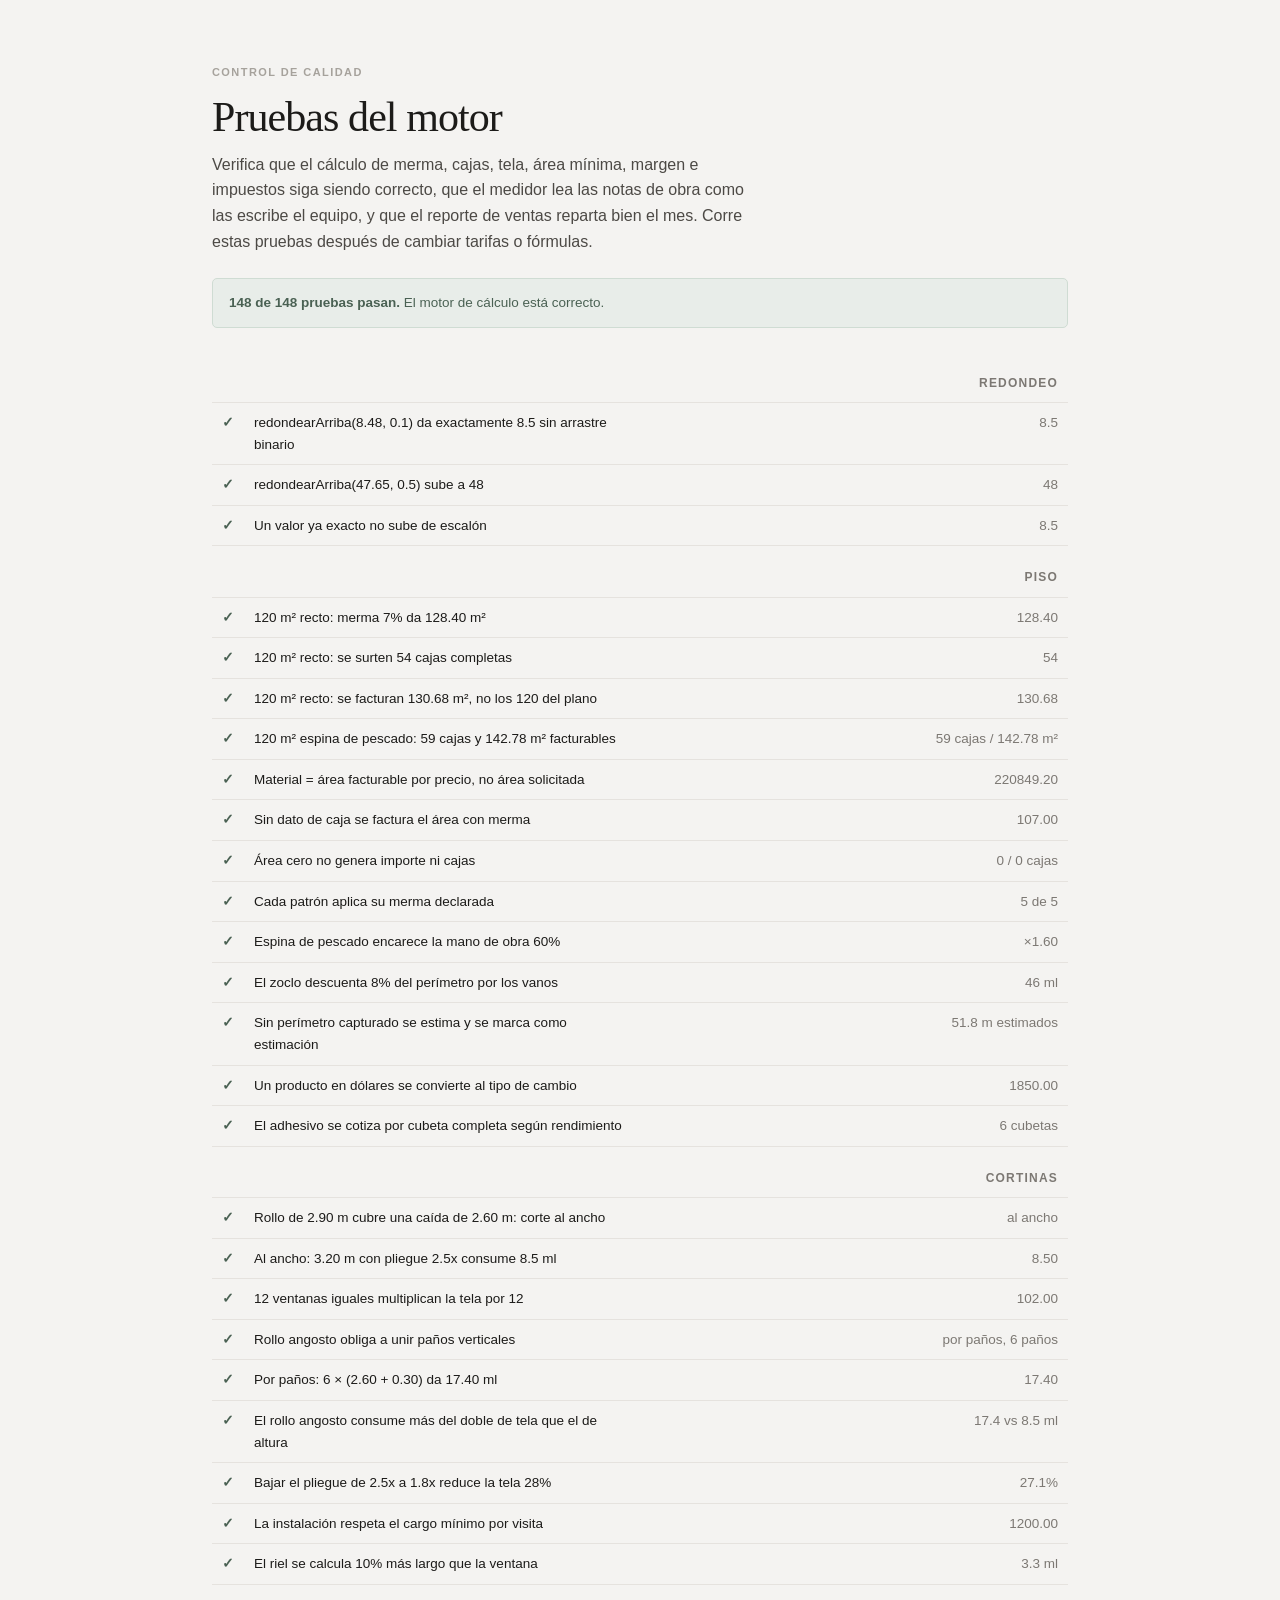
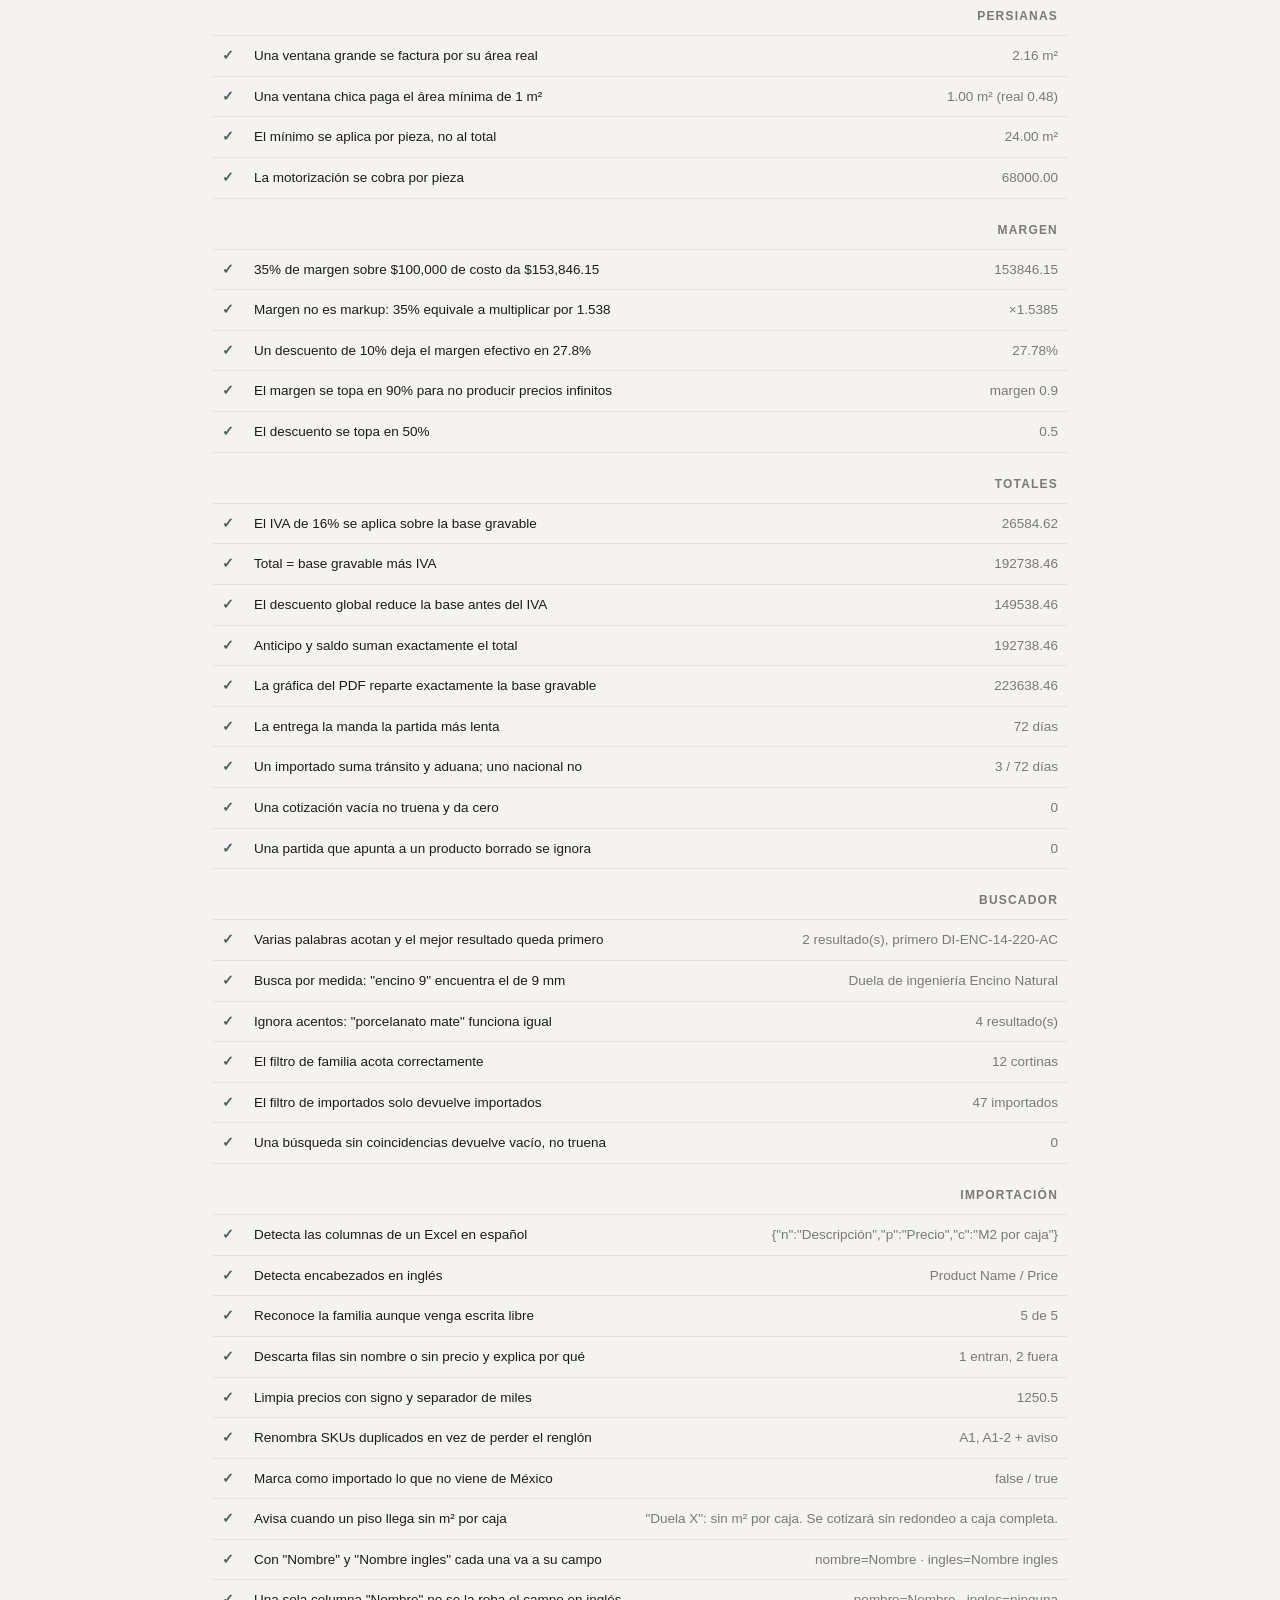
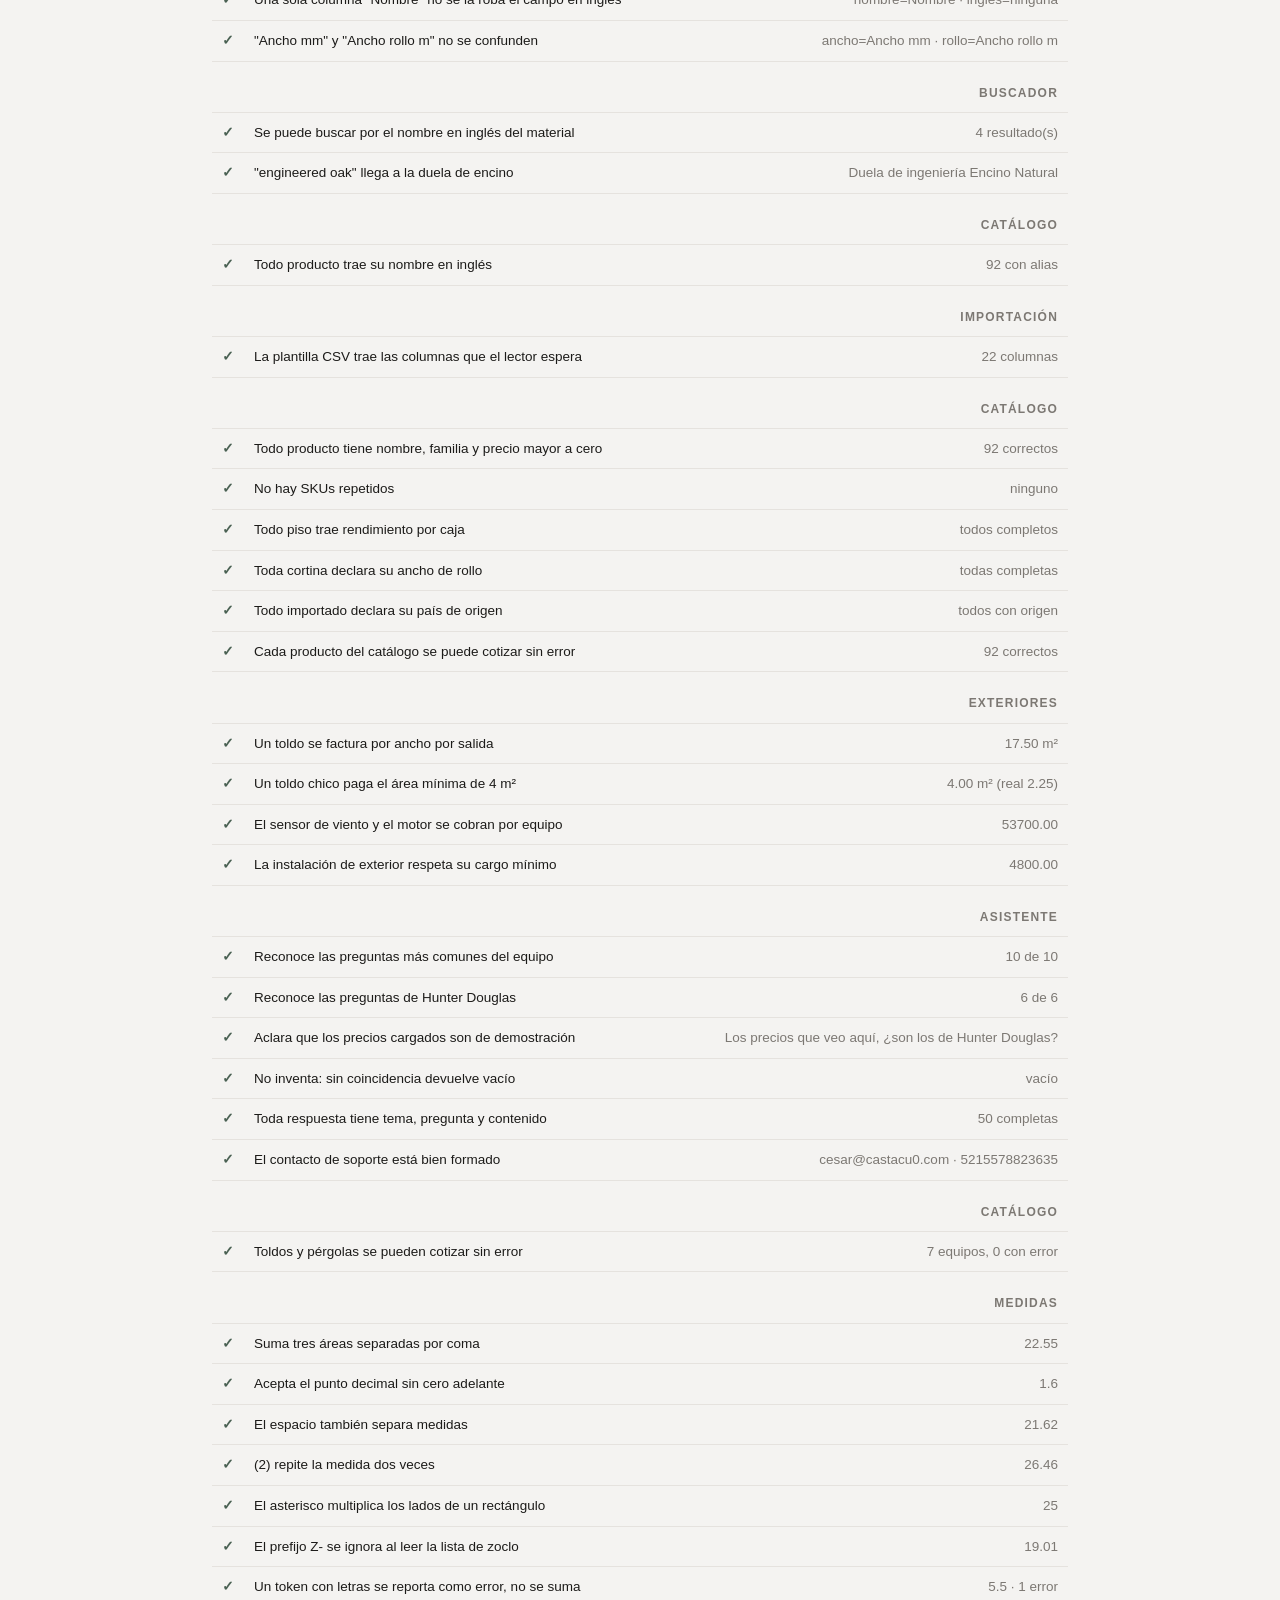
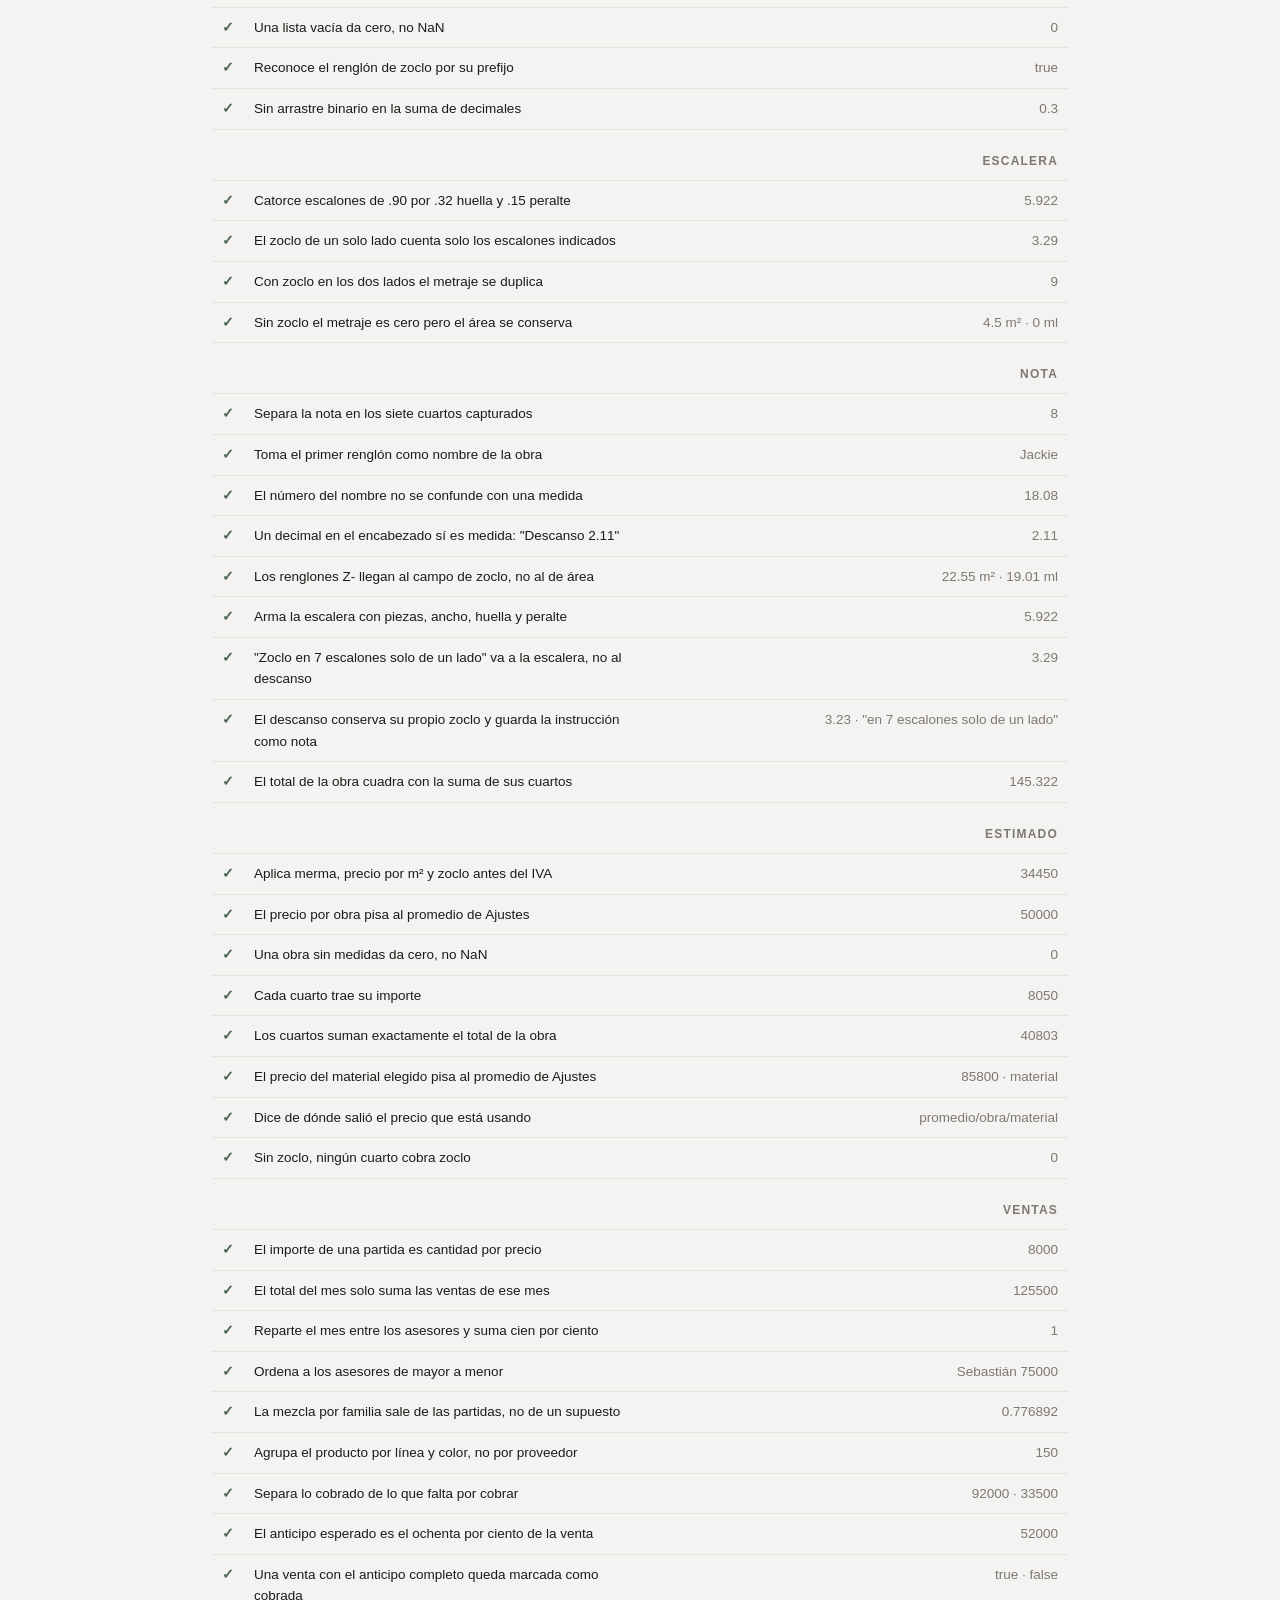
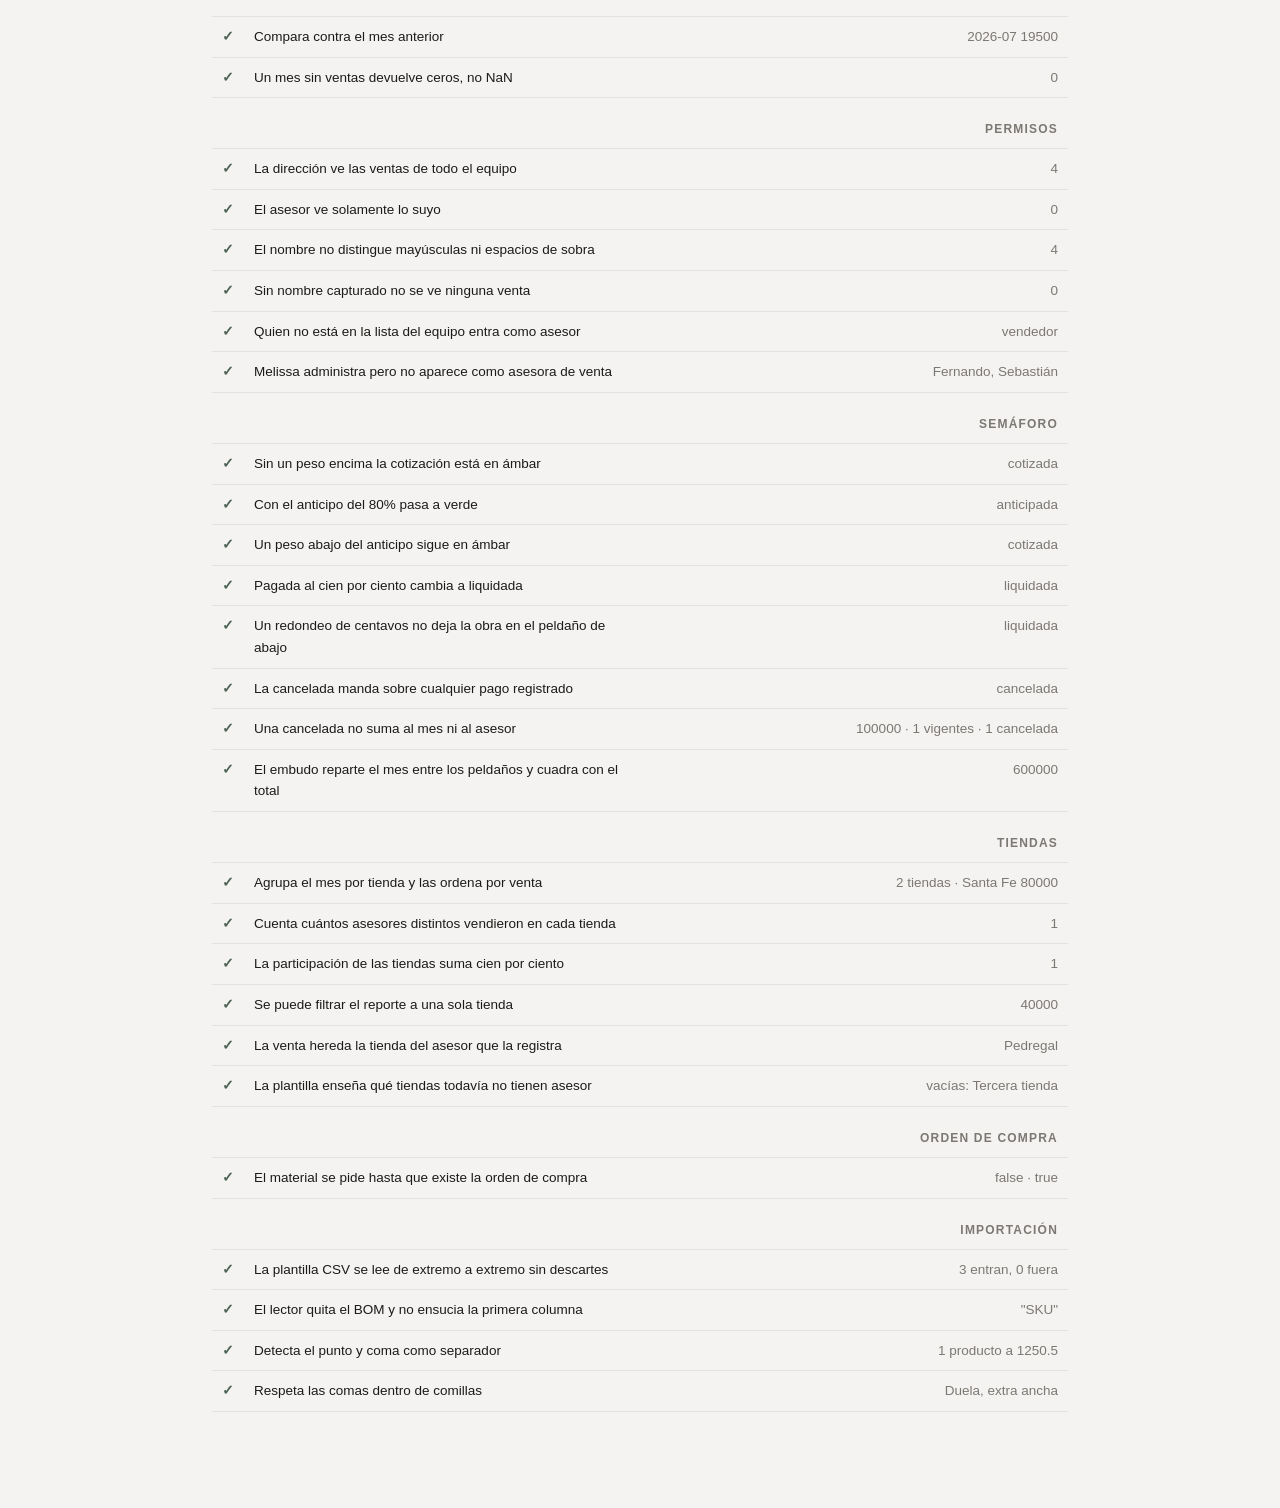
==== commit ff2c10ef: "Medidor con precio por cuarto, menú de hamburguesa y carga 75% más ligera Quien mide tiene que poder" ====
--- a/pruebas.html
+++ b/pruebas.html
@@ -772,6 +772,48 @@
   return { ok: e.total === 0 && Number.isFinite(e.total), obtenido: e.total, esperado: 0 };
 });
 
+// Quien mide tiene que poder decir el precio en la casa, cuarto por cuarto.
+// Si los cuartos no suman el total, el número que diga en la visita no cuadra
+// con el que llegue después por escrito.
+const OBRA_TRES = {
+  cuartos: [
+    { id: 'a', tipo: 'area', areas: '20', zoclo: '10', escalera: {} },
+    { id: 'b', tipo: 'area', areas: '30', zoclo: '', escalera: {} },
+    { id: 'c', tipo: 'area', areas: '50', zoclo: '5', escalera: {} },
+  ],
+  precioM2: null, mermaPct: null, incluirZoclo: true, incluirInstalacion: false,
+};
+
+P('Estimado', 'Cada cuarto trae su importe', () => {
+  const e = estimarMedicion(OBRA_TRES, cfg);
+  const a = e.cuartos.find((x) => x.cuarto.id === 'a');
+  // 20 m² con 10% de merma = 22 × 300 = 6 600, más 10 ml × 145 = 1 450.
+  return { ok: cerca(a.subtotal, 8050), obtenido: a.subtotal, esperado: 8050 };
+});
+P('Estimado', 'Los cuartos suman exactamente el total de la obra', () => {
+  const e = estimarMedicion(OBRA_TRES, cfg);
+  const suma = e.cuartos.reduce((s, c) => s + c.total, 0);
+  return { ok: cerca(suma, e.total, 0.05), obtenido: Number(suma.toFixed(2)), esperado: e.total };
+});
+P('Estimado', 'El precio del material elegido pisa al promedio de Ajustes', () => {
+  const e = estimarMedicion(OBRA_TRES, cfg, { precioM2: 780 });
+  // 100 m² con 10% de merma = 110 × 780 = 85 800.
+  return { ok: cerca(e.material, 85800) && e.origenPrecio === 'material',
+           obtenido: `${e.material} · ${e.origenPrecio}`, esperado: '85800 · material' };
+});
+P('Estimado', 'Dice de dónde salió el precio que está usando', () => {
+  const prom = estimarMedicion(OBRA_TRES, cfg).origenPrecio;
+  const obra = estimarMedicion({ ...OBRA_TRES, precioM2: 500 }, cfg).origenPrecio;
+  const mat = estimarMedicion(OBRA_TRES, cfg, { precioM2: 780 }).origenPrecio;
+  return { ok: prom === 'promedio' && obra === 'obra' && mat === 'material',
+           obtenido: `${prom}/${obra}/${mat}`, esperado: 'promedio/obra/material' };
+});
+P('Estimado', 'Sin zoclo, ningún cuarto cobra zoclo', () => {
+  const e = estimarMedicion({ ...OBRA_TRES, incluirZoclo: false }, cfg);
+  return { ok: e.cuartos.every((c) => c.zoclo === 0) && e.zoclo === 0,
+           obtenido: e.zoclo, esperado: 0 };
+});
+
 // ---------------------------------------------------------------- ventas
 
 const V = (vendedor, fecha, lineas, pagado = 0, anticipoPct = 0.8) => ({
--- a/css/app.css
+++ b/css/app.css
@@ -1172,3 +1172,95 @@
   .equipo-fila { grid-template-columns: 1fr 1fr; }
   .equipo-fila > .btn--icon { grid-column: 2; justify-self: end; }
 }
+
+/* ======================================================== menú de hamburguesa */
+
+.hamburguesa{
+  display:none; margin-left:auto; flex:none;
+  width:42px; height:42px; padding:0;
+  border:1px solid var(--line-2); border-radius:var(--r2);
+  background:var(--surface); cursor:pointer;
+  align-items:center; justify-content:center;
+}
+.hamburguesa:hover{background:var(--surface-3)}
+.hamburguesa__lineas{display:flex;flex-direction:column;gap:4px;width:18px}
+.hamburguesa__lineas i{display:block;height:2px;border-radius:1px;background:var(--ink);transition:transform .2s var(--ease),opacity .2s var(--ease)}
+body.menu-abierto .hamburguesa__lineas i:nth-child(1){transform:translateY(6px) rotate(45deg)}
+body.menu-abierto .hamburguesa__lineas i:nth-child(2){opacity:0}
+body.menu-abierto .hamburguesa__lineas i:nth-child(3){transform:translateY(-6px) rotate(-45deg)}
+
+.velo{
+  position:fixed; inset:0; z-index:80;
+  background:rgba(26,23,20,.42); backdrop-filter:blur(2px);
+  opacity:0; pointer-events:none; transition:opacity .22s var(--ease);
+}
+body.menu-abierto .velo{opacity:1;pointer-events:auto}
+
+.cajon{
+  position:fixed; top:0; right:0; bottom:0; z-index:90;
+  width:min(86vw,320px);
+  display:flex; flex-direction:column; gap:var(--s4);
+  padding:var(--s4) var(--s4) calc(var(--s5) + env(safe-area-inset-bottom));
+  background:var(--surface); border-left:1px solid var(--line);
+  box-shadow:-18px 0 48px -24px rgba(26,23,20,.5);
+  transform:translateX(102%); transition:transform .26s var(--ease);
+  overflow-y:auto; overscroll-behavior:contain;
+}
+body.menu-abierto .cajon{transform:translateX(0)}
+
+.cajon__cab{display:flex;align-items:center;gap:var(--s3);padding-bottom:var(--s3);border-bottom:1px solid var(--line)}
+.cajon__grupo{flex:1;font-size:11px;letter-spacing:.13em;text-transform:uppercase;color:var(--ink-4);font-weight:600}
+.cajon__lista{display:flex;flex-direction:column}
+.cajon__etq{display:block;font-size:11px;letter-spacing:.1em;text-transform:uppercase;color:var(--ink-4);font-weight:600;margin-bottom:10px}
+
+.cajon__cambio{
+  display:flex; align-items:center; gap:var(--s2); width:100%;
+  padding:13px var(--s4); border-radius:var(--r2);
+  border:1px dashed var(--line-2); background:var(--surface-2); color:var(--ink-2);
+  font-size:14px; font-weight:500; cursor:pointer;
+}
+.cajon__cambio:hover{border-color:var(--accent);color:var(--accent);background:var(--accent-soft)}
+
+.cajon__pie{margin-top:auto;padding-top:var(--s4);border-top:1px solid var(--line)}
+.cajon__pie .topbar__acciones{flex-direction:column;align-items:stretch;gap:var(--s3)}
+.cajon__pie .tamano{justify-content:space-between}
+.cajon__pie .btn{justify-content:flex-start}
+
+/* Dentro del cajón la barra de pantallas se vuelve una lista vertical. */
+.cajon .nav{flex-direction:column;gap:2px;margin-left:0;width:100%;overflow:visible}
+.cajon .nav__item{text-align:left;padding:13px var(--s4);border-radius:var(--r2);font-size:15.5px}
+.cajon .nav__grupo{display:none}
+
+@media (max-width:900px){
+  .hamburguesa{display:inline-flex}
+  .topbar{gap:var(--s3);padding:0 var(--s4)}
+  .brand__name{font-size:15.5px}
+}
+@media (min-width:901px){
+  .cajon,.velo{display:none}
+}
+
+html.texto-mayor .cajon .nav__item{font-size:18px;padding:16px var(--s4)}
+
+/* ======================================================== material del estimado */
+
+.material{
+  display:flex; align-items:center; gap:var(--s4); flex-wrap:wrap;
+  margin:var(--s5) 0 var(--s3);
+  padding:var(--s4) var(--s5);
+  border:1px dashed var(--line-2); border-radius:var(--r3);
+  background:var(--surface-2);
+}
+.material--fijo{border-style:solid;border-color:var(--accent-line);background:var(--accent-soft)}
+.material__etq{display:block;font-size:11px;letter-spacing:.1em;text-transform:uppercase;color:var(--ink-4);font-weight:600}
+.material__nombre{display:block;font-size:15.5px;font-weight:600;margin-top:3px}
+.material__precio{display:block;font-size:12.5px;color:var(--ink-3);margin-top:2px}
+
+/* El importe del cuarto vive junto a sus metros, no en otra pantalla. */
+.cuarto__mxn{display:block;font-size:13.5px;font-weight:600;color:var(--accent);margin-top:2px}
+
+@media (max-width:620px){
+  .material{padding:var(--s4)}
+  .material .btn{flex:1}
+}
+html.texto-mayor .cuarto__mxn{font-size:16px}
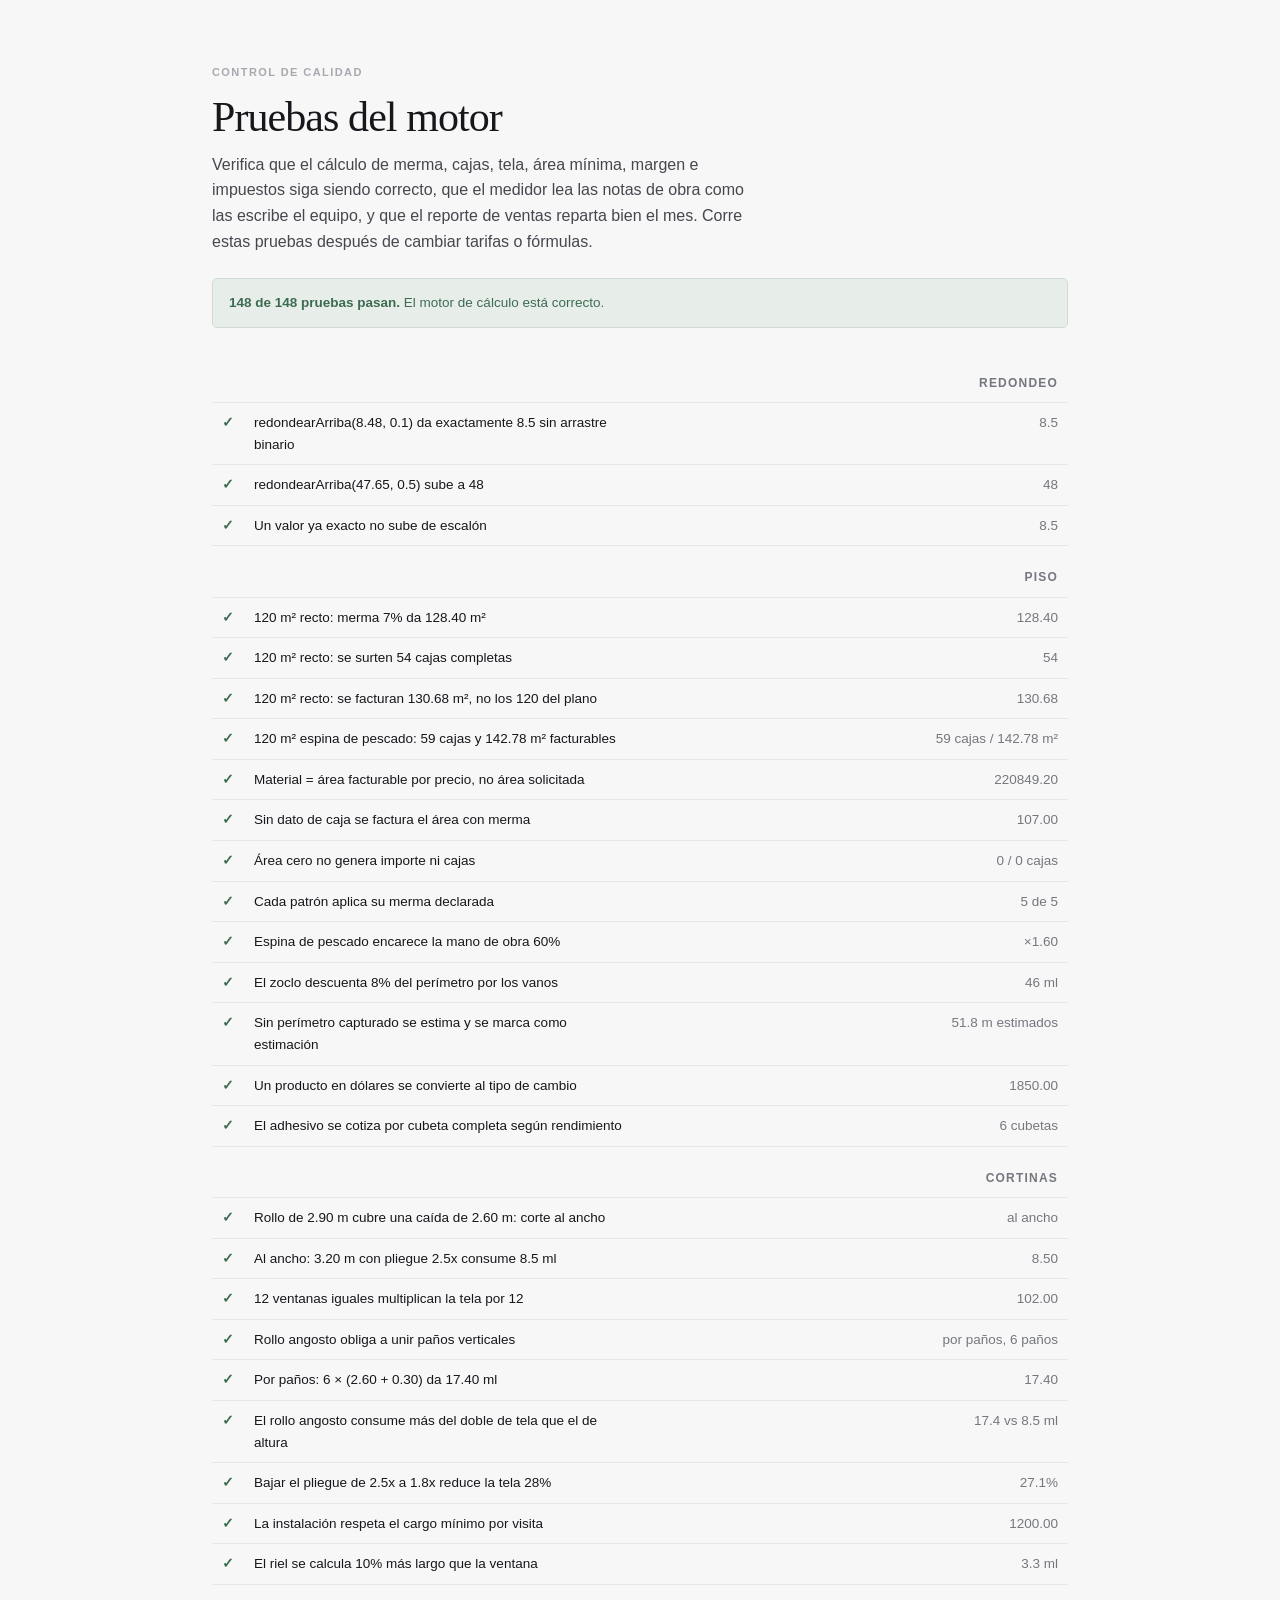
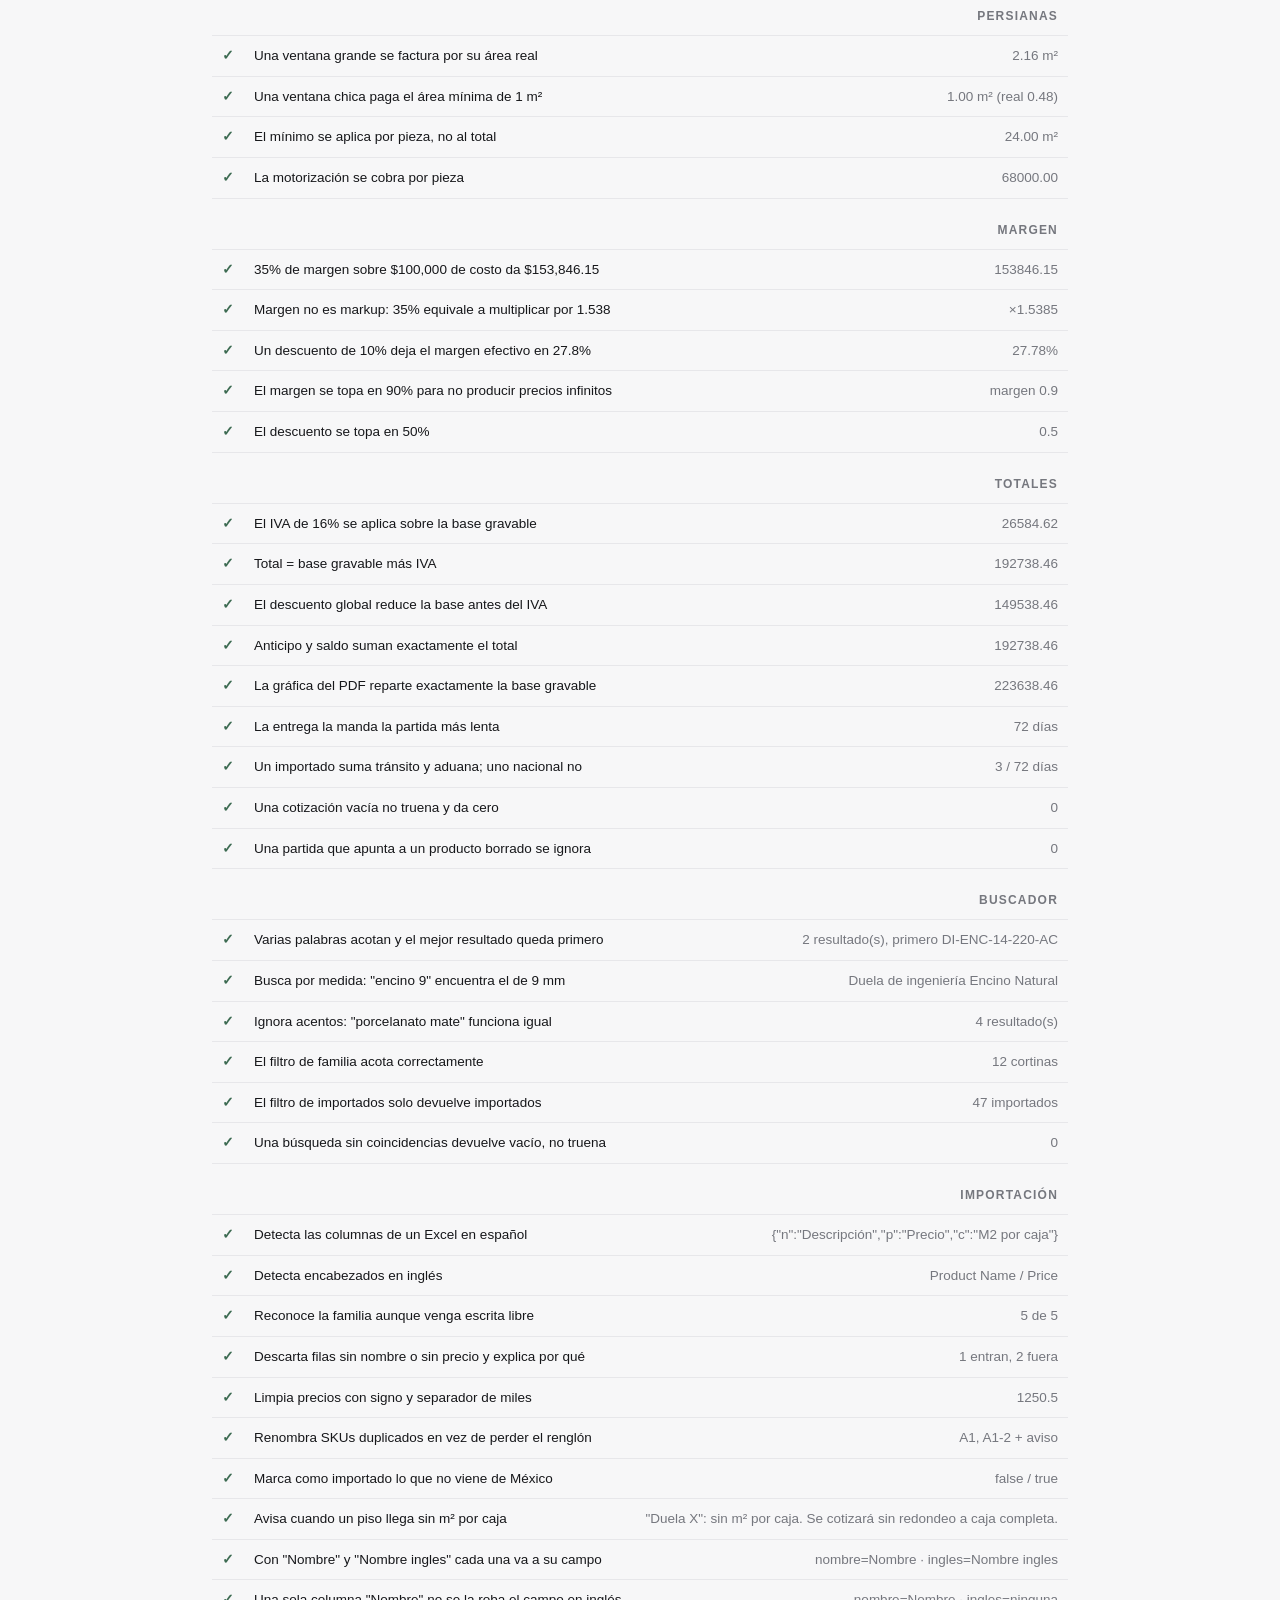
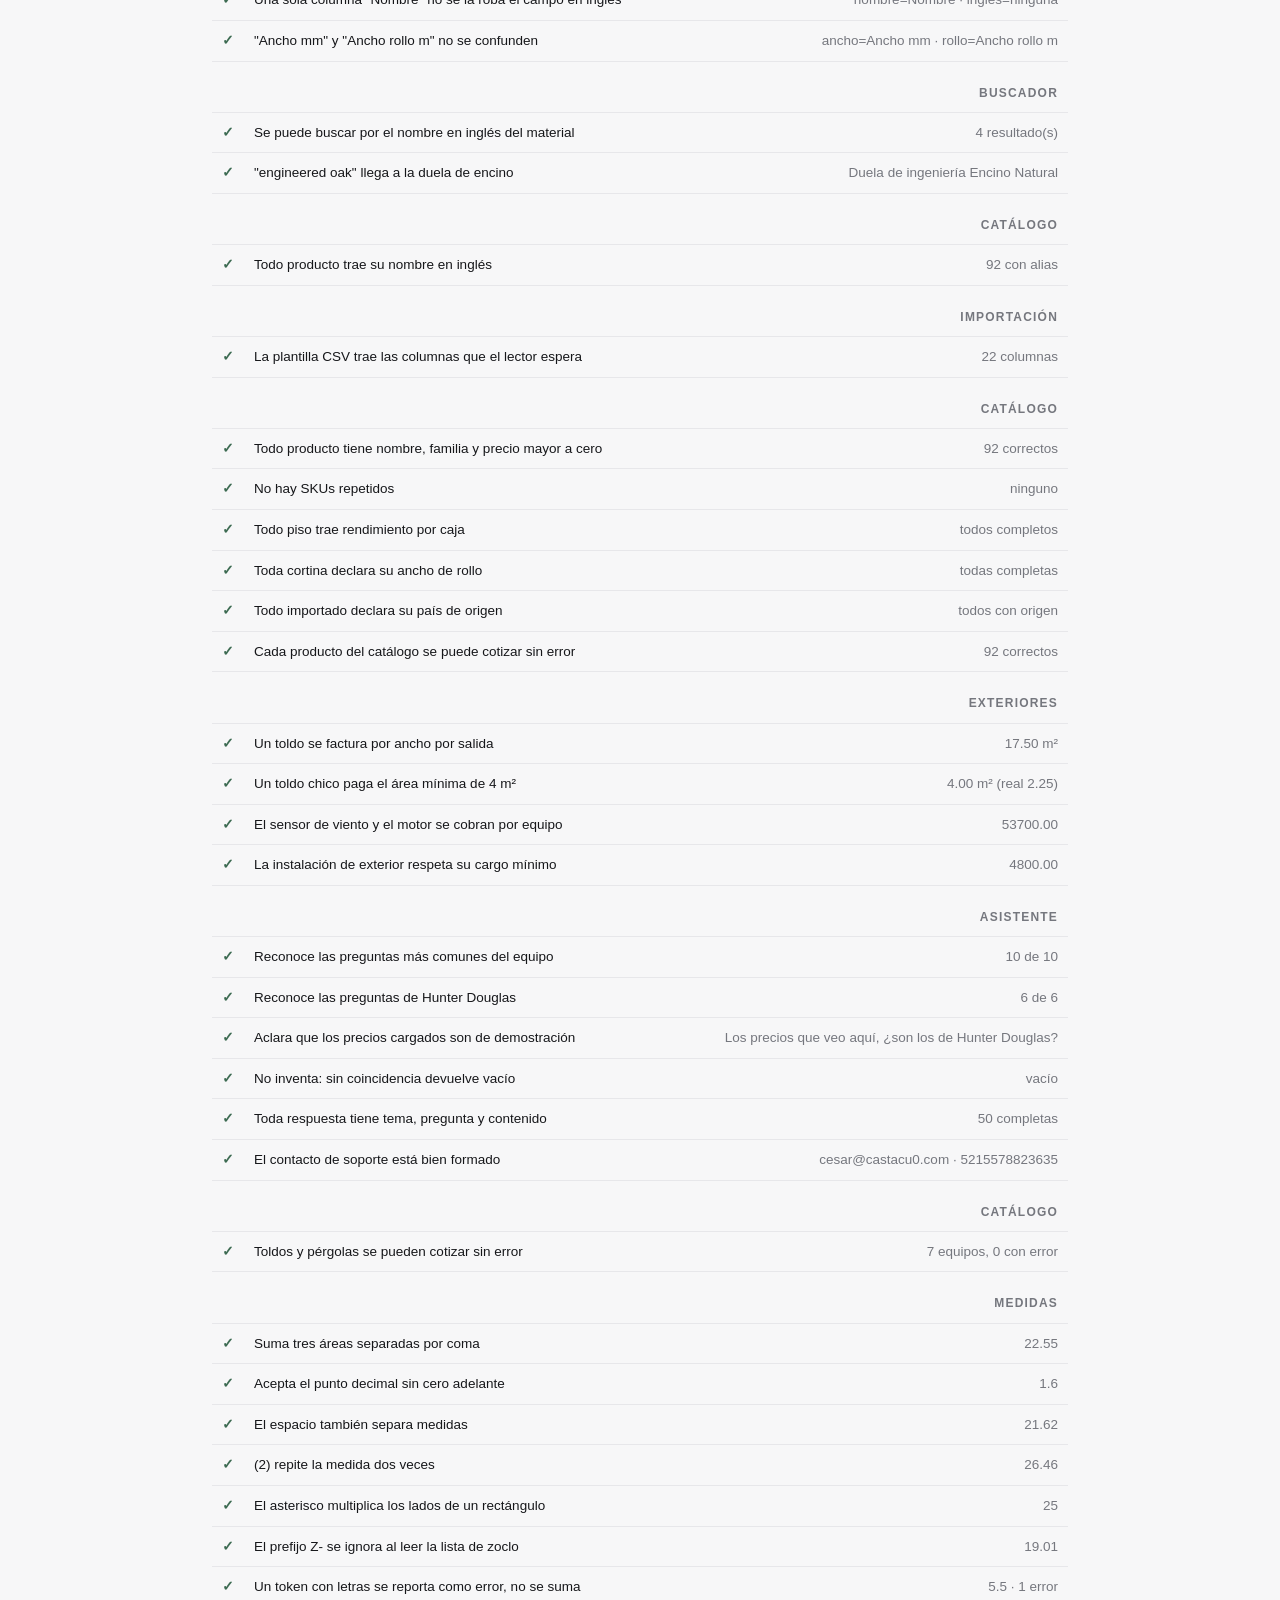
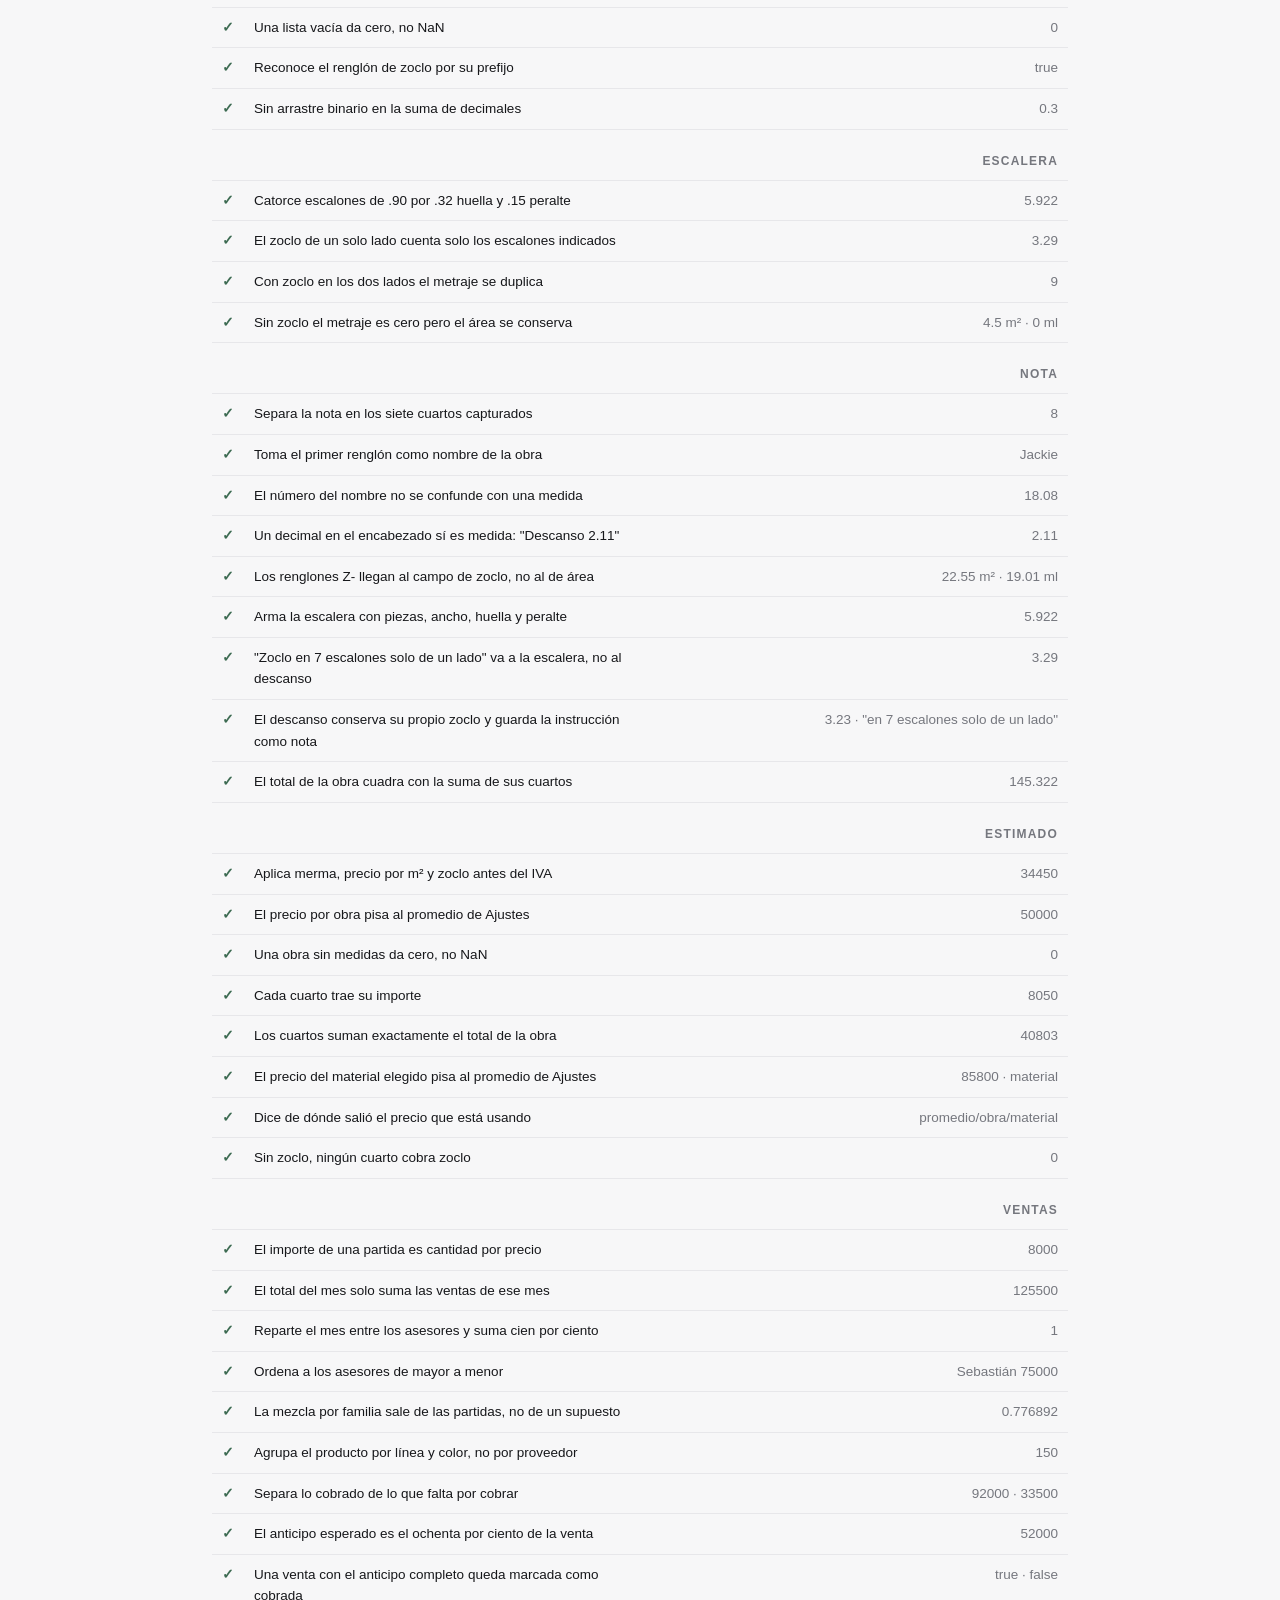
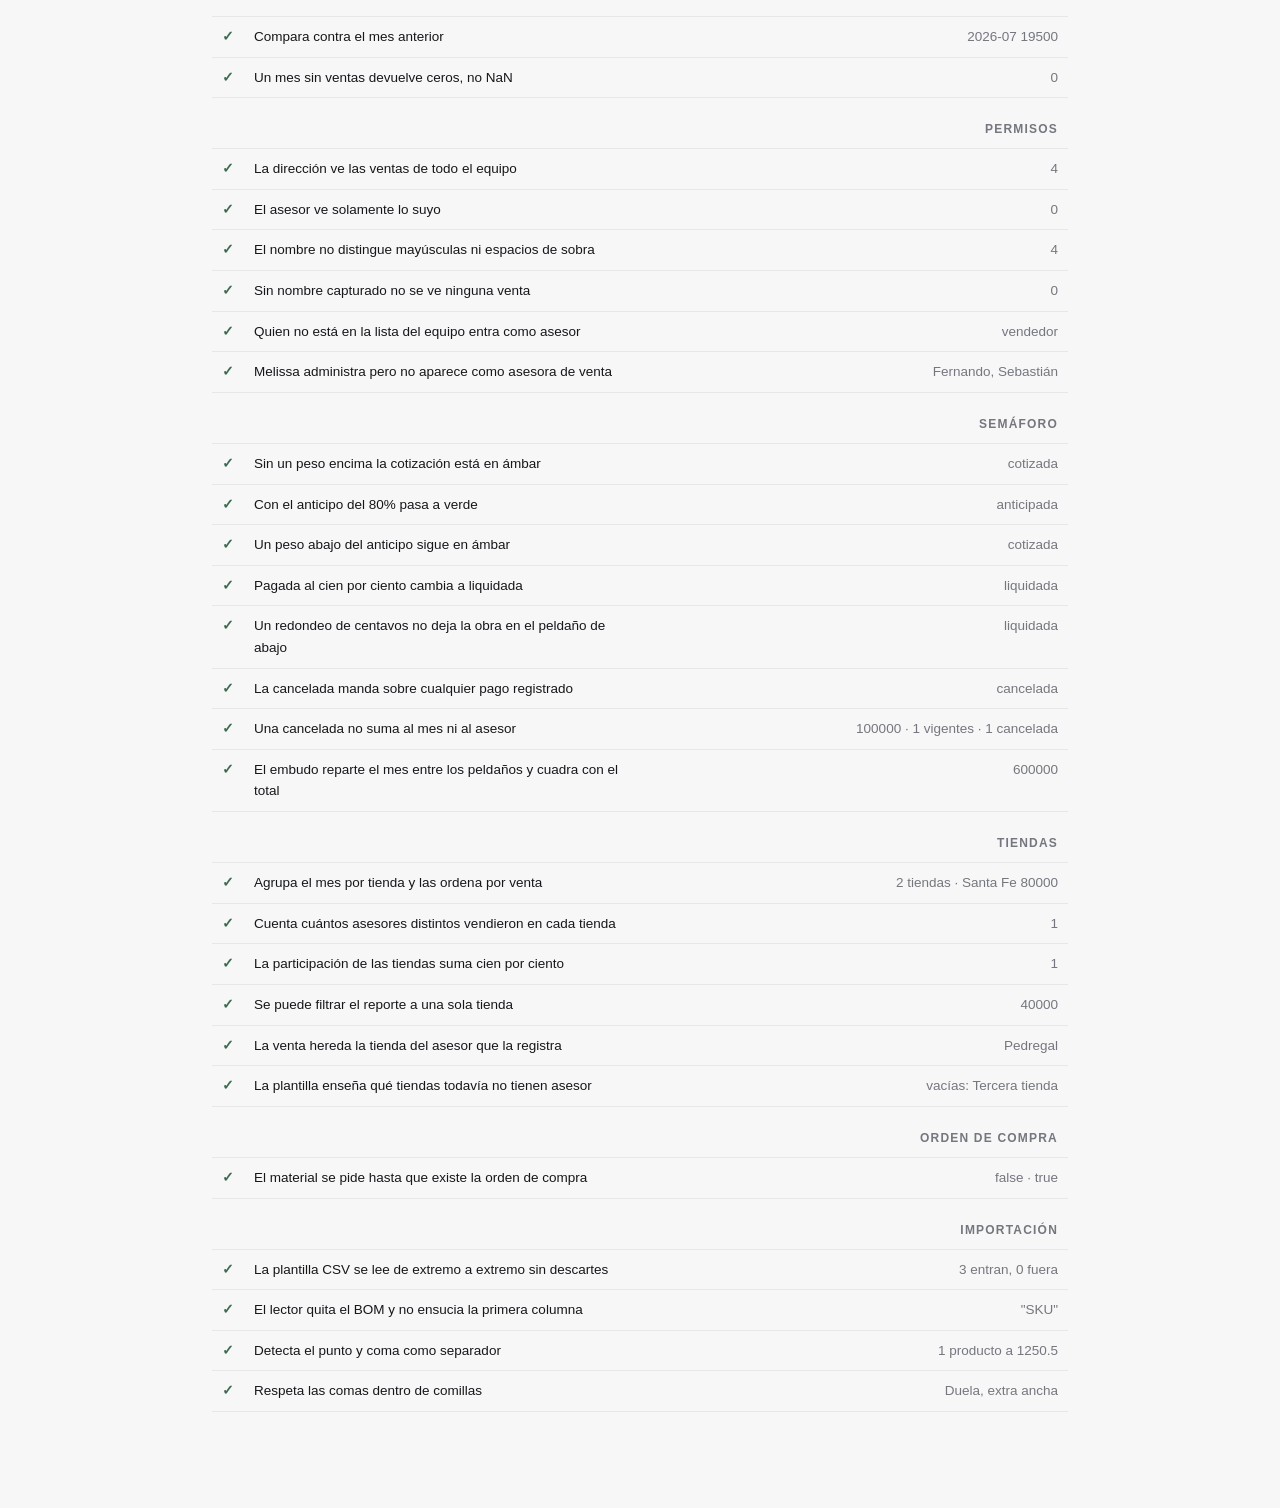
==== commit 70f96877: "Retinte a blanco y gris grafito, ventas de ejemplo y PDF a juego La paleta cálida (stone/crema) pasa" ====
--- a/pruebas.html
+++ b/pruebas.html
@@ -4,7 +4,7 @@
 <meta charset="utf-8">
 <meta name="viewport" content="width=device-width, initial-scale=1">
 <title>Pruebas del motor de cálculo · Cotizador Mundo de Interiores</title>
-<link rel="stylesheet" href="css/app.css?v=16">
+<link rel="stylesheet" href="css/app.css?v=17">
 <style>
   .main{max-width:920px}
   .t{width:100%;border-collapse:collapse;font-size:13.5px}
--- a/css/app.css
+++ b/css/app.css
@@ -1,37 +1,41 @@
 /* =========================================================================
-   Sistema de diseño — neutros cálidos, reglas de un cabello, mucho aire.
+   Sistema de diseño — blanco y gris frío, un acento grafito, mucho aire.
+   Retinte de septiembre: la paleta cálida quedaba bien en papel pero no
+   leía "premium" en pantalla. El grafito hace un solo trabajo (foco,
+   selección, enlaces) y deja que el blanco y el gris carguen el resto.
    ========================================================================= */
 
 :root {
-  /* Superficies — neutros cálidos, sin saturación */
-  --bg:            #F4F3F1;
+  /* Superficies — blanco y gris frío, sin tinte cálido */
+  --bg:            #F7F7F8;
   --surface:       #FFFFFF;
-  --surface-2:     #FAF9F8;
-  --surface-3:     #EDEBE8;
+  --surface-2:     #FAFAFB;
+  --surface-3:     #EFEFF1;
 
   /* Tinta */
-  --ink:           #1C1B19;
-  --ink-2:         #4C4945;
-  --ink-3:         #7C7873;
-  --ink-4:         #A6A29C;
-
-  /* Acento piedra: cálido pero casi neutro */
-  --accent:        #6B6055;
-  --accent-2:      #857A6D;
-  --accent-soft:   #ECE9E5;
-  --accent-line:   #D3CDC5;
-
-  /* Semánticos, desaturados */
-  --ok:            #4A6153;
-  --ok-soft:       #E8EDE9;
-  --warn:          #806A42;
-  --warn-soft:     #F1ECE1;
+  --ink:           #16171A;
+  --ink-2:         #45474D;
+  --ink-3:         #75777E;
+  --ink-4:         #A7A9AF;
+
+  /* Acento grafito: frío, casi neutro, se usa con moderación */
+  --accent:        #2E323A;
+  --accent-2:      #4A4E58;
+  --accent-soft:   #EFEFF2;
+  --accent-line:   #D6D7DB;
+
+  /* Semánticos: son el semáforo de cobro, no decoración. Se mantienen
+     reconocibles como ámbar/verde/rojo aunque el resto se enfríe. */
+  --ok:            #3D6B52;
+  --ok-soft:       #E7EEEA;
+  --warn:          #8A6A2E;
+  --warn-soft:     #F3ECE0;
   --danger:        #8C4A45;
   --danger-soft:   #F2E7E5;
 
   /* Líneas */
-  --line:          #E5E2DE;
-  --line-2:        #D5D1CB;
+  --line:          #E7E7EA;
+  --line-2:        #D4D5D9;
 
   /* Espacio */
   --s1: 4px;  --s2: 8px;  --s3: 12px; --s4: 16px;
@@ -44,9 +48,9 @@
   --sans:  'Inter', -apple-system, BlinkMacSystemFont, 'Segoe UI', Roboto, sans-serif;
   --mono:  ui-monospace, 'SF Mono', Menlo, Consolas, monospace;
 
-  --shadow-1: 0 1px 2px rgba(26, 23, 20, .04);
-  --shadow-2: 0 4px 16px -6px rgba(26, 23, 20, .12);
-  --shadow-3: 0 24px 60px -20px rgba(26, 23, 20, .26);
+  --shadow-1: 0 1px 2px rgba(15, 16, 19, .04);
+  --shadow-2: 0 4px 16px -6px rgba(15, 16, 19, .12);
+  --shadow-3: 0 24px 60px -20px rgba(15, 16, 19, .24);
 
   --ease: cubic-bezier(.22, .61, .36, 1);
   --topbar-h: 72px;
@@ -89,7 +93,7 @@
   height: var(--topbar-h);
   display: flex; align-items: center; gap: var(--s5);
   padding: 0 var(--s6);
-  background: rgba(244, 243, 241, .9);
+  background: rgba(247, 247, 248, .86);
   backdrop-filter: saturate(140%) blur(14px);
   border-bottom: 1px solid var(--line);
 }
@@ -192,7 +196,7 @@
 .btn[disabled] { opacity: .4; pointer-events: none; }
 
 .btn--primary { background: var(--ink); border-color: var(--ink); color: #fff; }
-.btn--primary:hover { background: #35332F; border-color: #35332F; box-shadow: var(--shadow-2); }
+.btn--primary:hover { background: #2E3036; border-color: #2E3036; box-shadow: var(--shadow-2); }
 
 .btn--accent { background: var(--accent); border-color: var(--accent); color: #fff; }
 .btn--accent:hover { background: var(--accent-2); border-color: var(--accent-2); }
@@ -329,7 +333,7 @@
 
 .select {
   appearance: none;
-  background-image: url("data:image/svg+xml,%3Csvg xmlns='http://www.w3.org/2000/svg' width='12' height='8' viewBox='0 0 12 8'%3E%3Cpath d='M1 1.5L6 6.5L11 1.5' stroke='%23857A6D' stroke-width='1.6' fill='none' stroke-linecap='round' stroke-linejoin='round'/%3E%3C/svg%3E");
+  background-image: url("data:image/svg+xml,%3Csvg xmlns='http://www.w3.org/2000/svg' width='12' height='8' viewBox='0 0 12 8'%3E%3Cpath d='M1 1.5L6 6.5L11 1.5' stroke='%234A4E58' stroke-width='1.6' fill='none' stroke-linecap='round' stroke-linejoin='round'/%3E%3C/svg%3E");
   background-repeat: no-repeat; background-position: right 14px center;
   padding-right: 38px;
 }
@@ -459,7 +463,7 @@
 
 .modal-bg {
   position: fixed; inset: 0; z-index: 100;
-  background: rgba(26, 23, 20, .34);
+  background: rgba(15, 16, 19, .34);
   backdrop-filter: blur(3px);
   display: grid; place-items: start center;
   padding: var(--s6) var(--s4) var(--s8);
@@ -577,7 +581,7 @@
 .tour__foco {
   position: fixed;
   border-radius: var(--r2);
-  box-shadow: 0 0 0 9999px rgba(28, 27, 25, .58);
+  box-shadow: 0 0 0 9999px rgba(15, 16, 19, .58);
   border: 1.5px solid rgba(255, 255, 255, .9);
   transition: left .32s var(--ease), top .32s var(--ease),
               width .32s var(--ease), height .32s var(--ease), opacity .2s var(--ease);
@@ -1016,7 +1020,7 @@
   padding: var(--s3) var(--s5);
   padding-bottom: calc(var(--s3) + env(safe-area-inset-bottom));
   background: var(--ink); color: #fff;
-  box-shadow: 0 -6px 24px -12px rgba(26, 23, 20, .5);
+  box-shadow: 0 -6px 24px -12px rgba(15, 16, 19, .5);
 }
 .totales__bloque { display: flex; flex-direction: column; gap: 1px; }
 .totales__bloque--fin { margin-left: auto; text-align: right; }
@@ -1028,7 +1032,7 @@
 .teclado {
   position: fixed; left: 0; right: 0; bottom: 0; z-index: 70;
   background: var(--surface); border-top: 1px solid var(--line-2);
-  box-shadow: 0 -10px 40px -16px rgba(26, 23, 20, .4);
+  box-shadow: 0 -10px 40px -16px rgba(15, 16, 19, .4);
   padding: var(--s3) var(--s4);
   padding-bottom: calc(var(--s3) + env(safe-area-inset-bottom));
   transform: translateY(110%);
@@ -1079,8 +1083,8 @@
 :root {
   --cerrado:      #3A5A64;
   --cerrado-soft: #E2EBEE;
-  --muerto:       #8B8781;
-  --muerto-soft:  #EDEBE8;
+  --muerto:       #85878E;
+  --muerto-soft:  #EEEEF0;
 }
 
 .pill--cerrado { background: var(--cerrado-soft); color: var(--cerrado); }
@@ -1148,7 +1152,7 @@
   position: absolute; top: 3px; right: 3px;
   width: 22px; height: 22px; display: grid; place-items: center;
   border: 0; border-radius: 50%; cursor: pointer;
-  background: rgba(28, 27, 25, .74); color: #fff;
+  background: rgba(15, 16, 19, .74); color: #fff;
 }
 .foto__quitar:hover { background: var(--danger); }
 
@@ -1191,7 +1195,7 @@
 
 .velo{
   position:fixed; inset:0; z-index:80;
-  background:rgba(26,23,20,.42); backdrop-filter:blur(2px);
+  background:rgba(15,16,19,.42); backdrop-filter:blur(2px);
   opacity:0; pointer-events:none; transition:opacity .22s var(--ease);
 }
 body.menu-abierto .velo{opacity:1;pointer-events:auto}
@@ -1202,7 +1206,7 @@
   display:flex; flex-direction:column; gap:var(--s4);
   padding:var(--s4) var(--s4) calc(var(--s5) + env(safe-area-inset-bottom));
   background:var(--surface); border-left:1px solid var(--line);
-  box-shadow:-18px 0 48px -24px rgba(26,23,20,.5);
+  box-shadow:-18px 0 48px -24px rgba(15,16,19,.5);
   transform:translateX(102%); transition:transform .26s var(--ease);
   overflow-y:auto; overscroll-behavior:contain;
 }
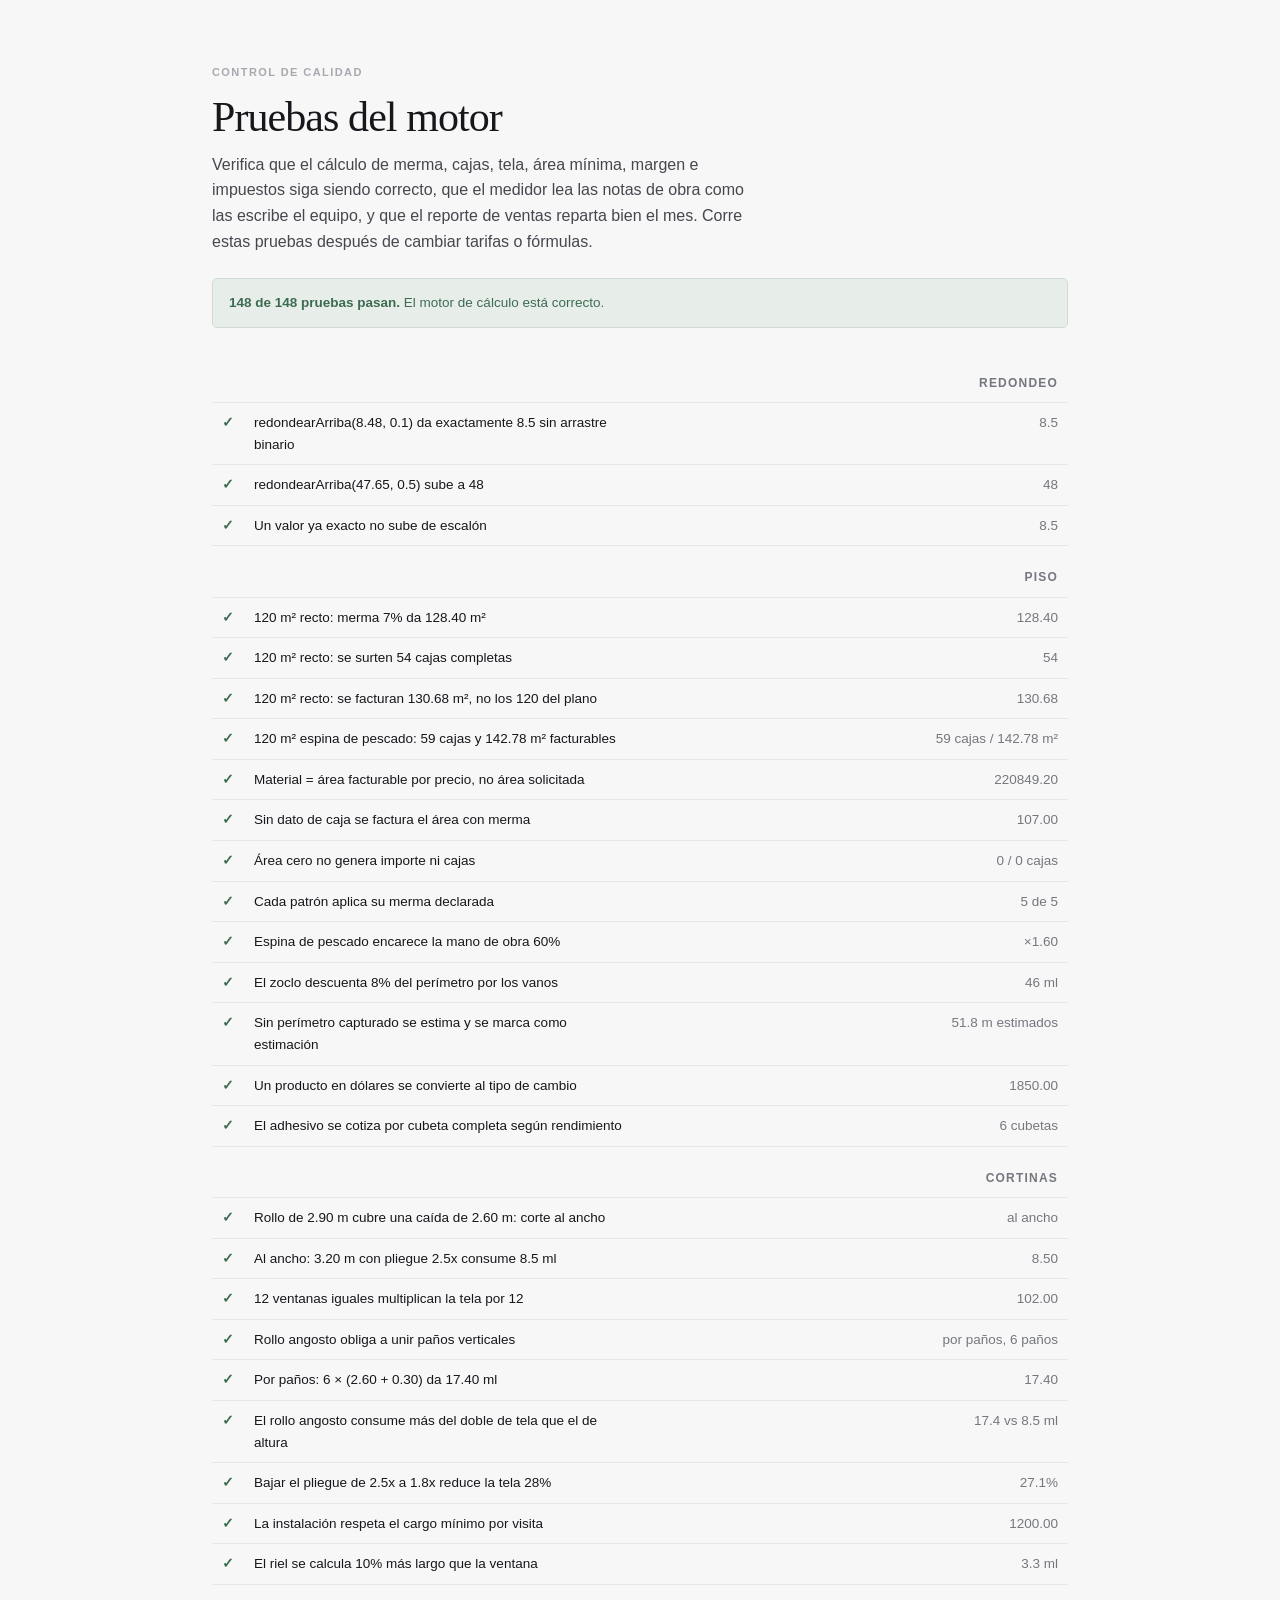
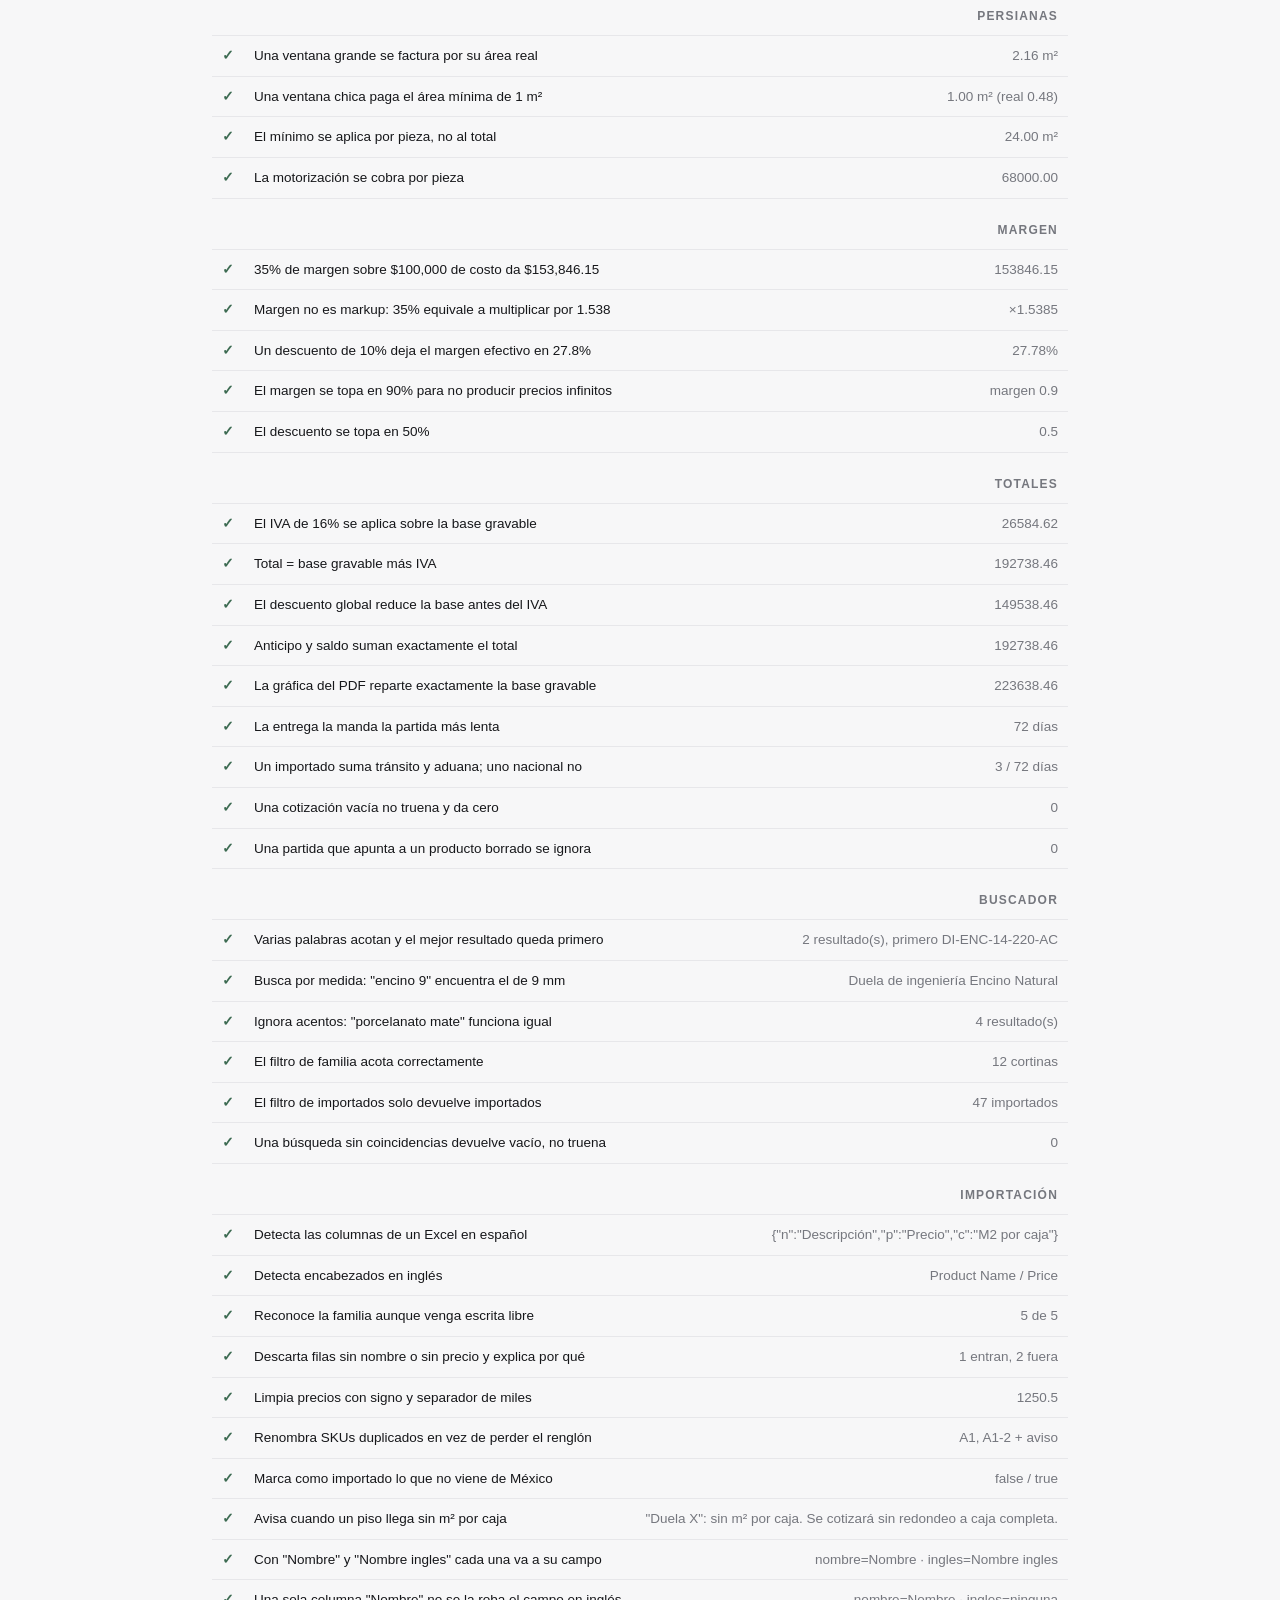
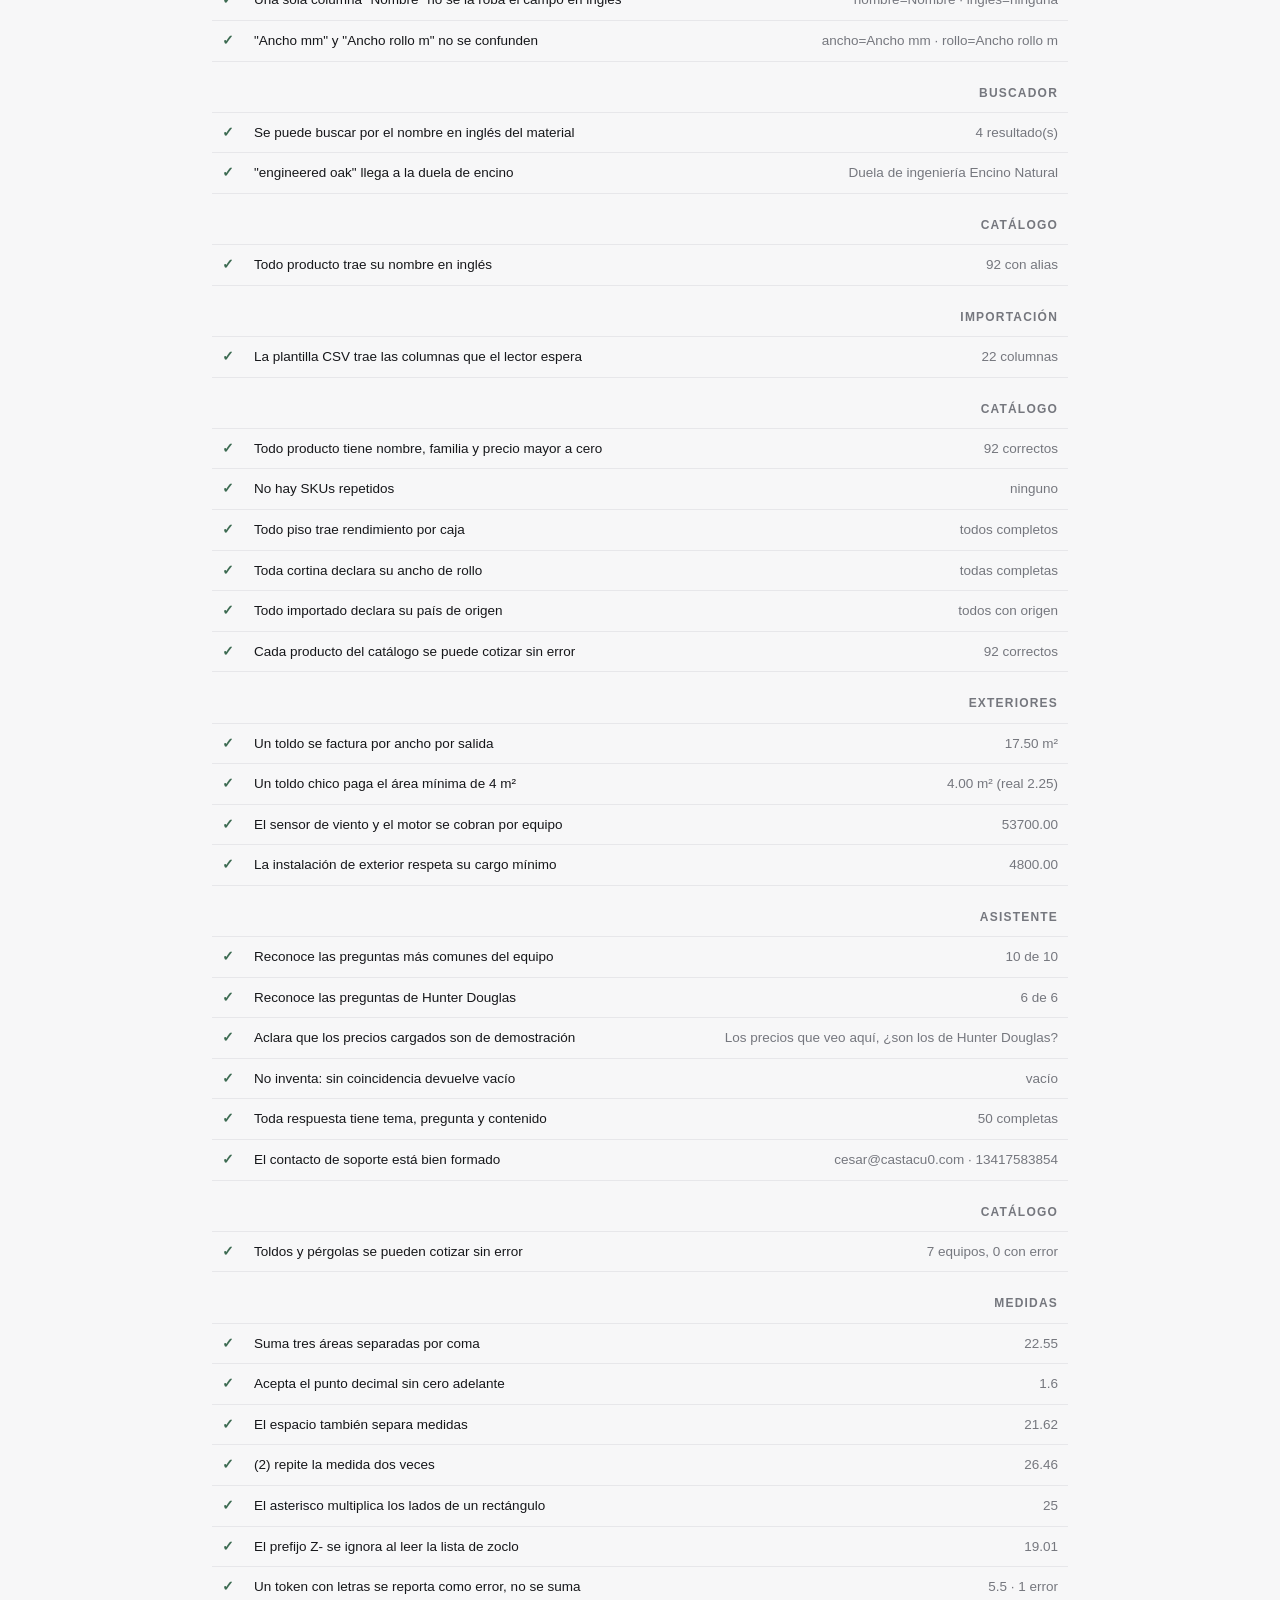
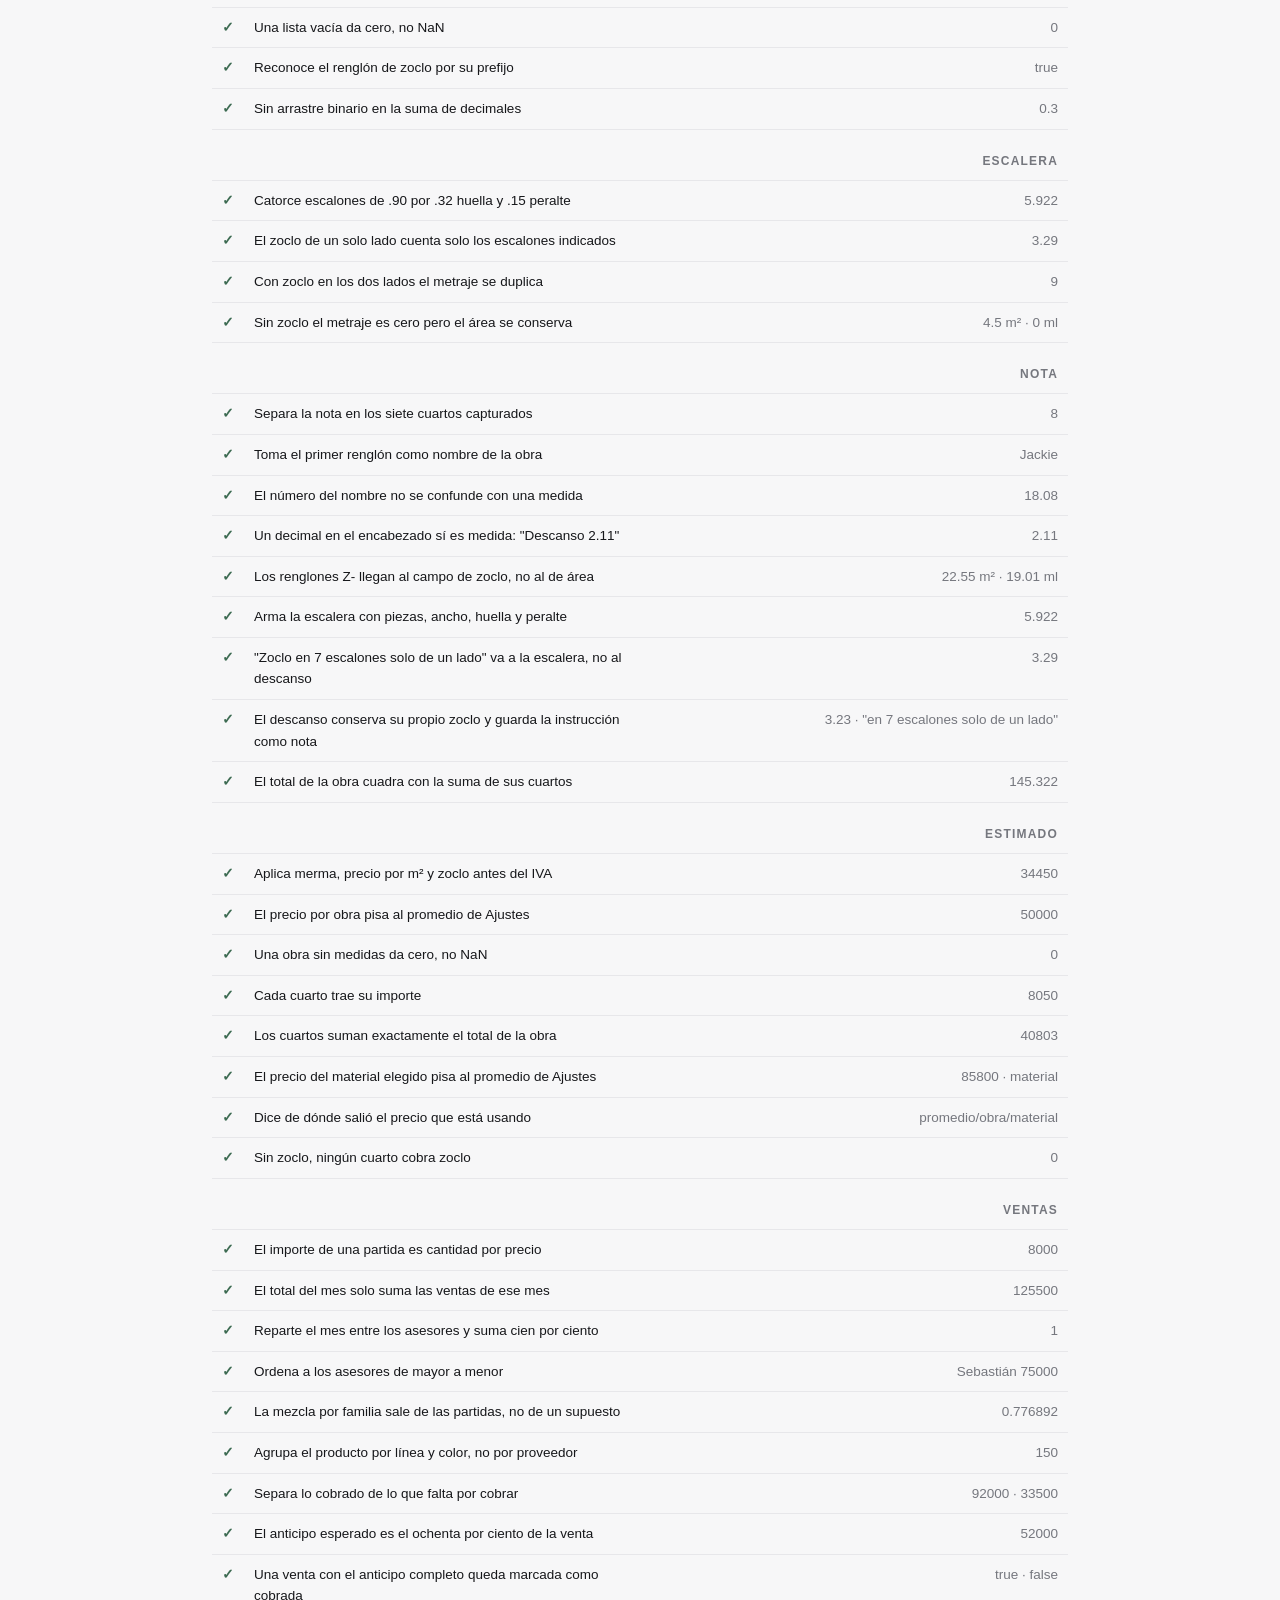
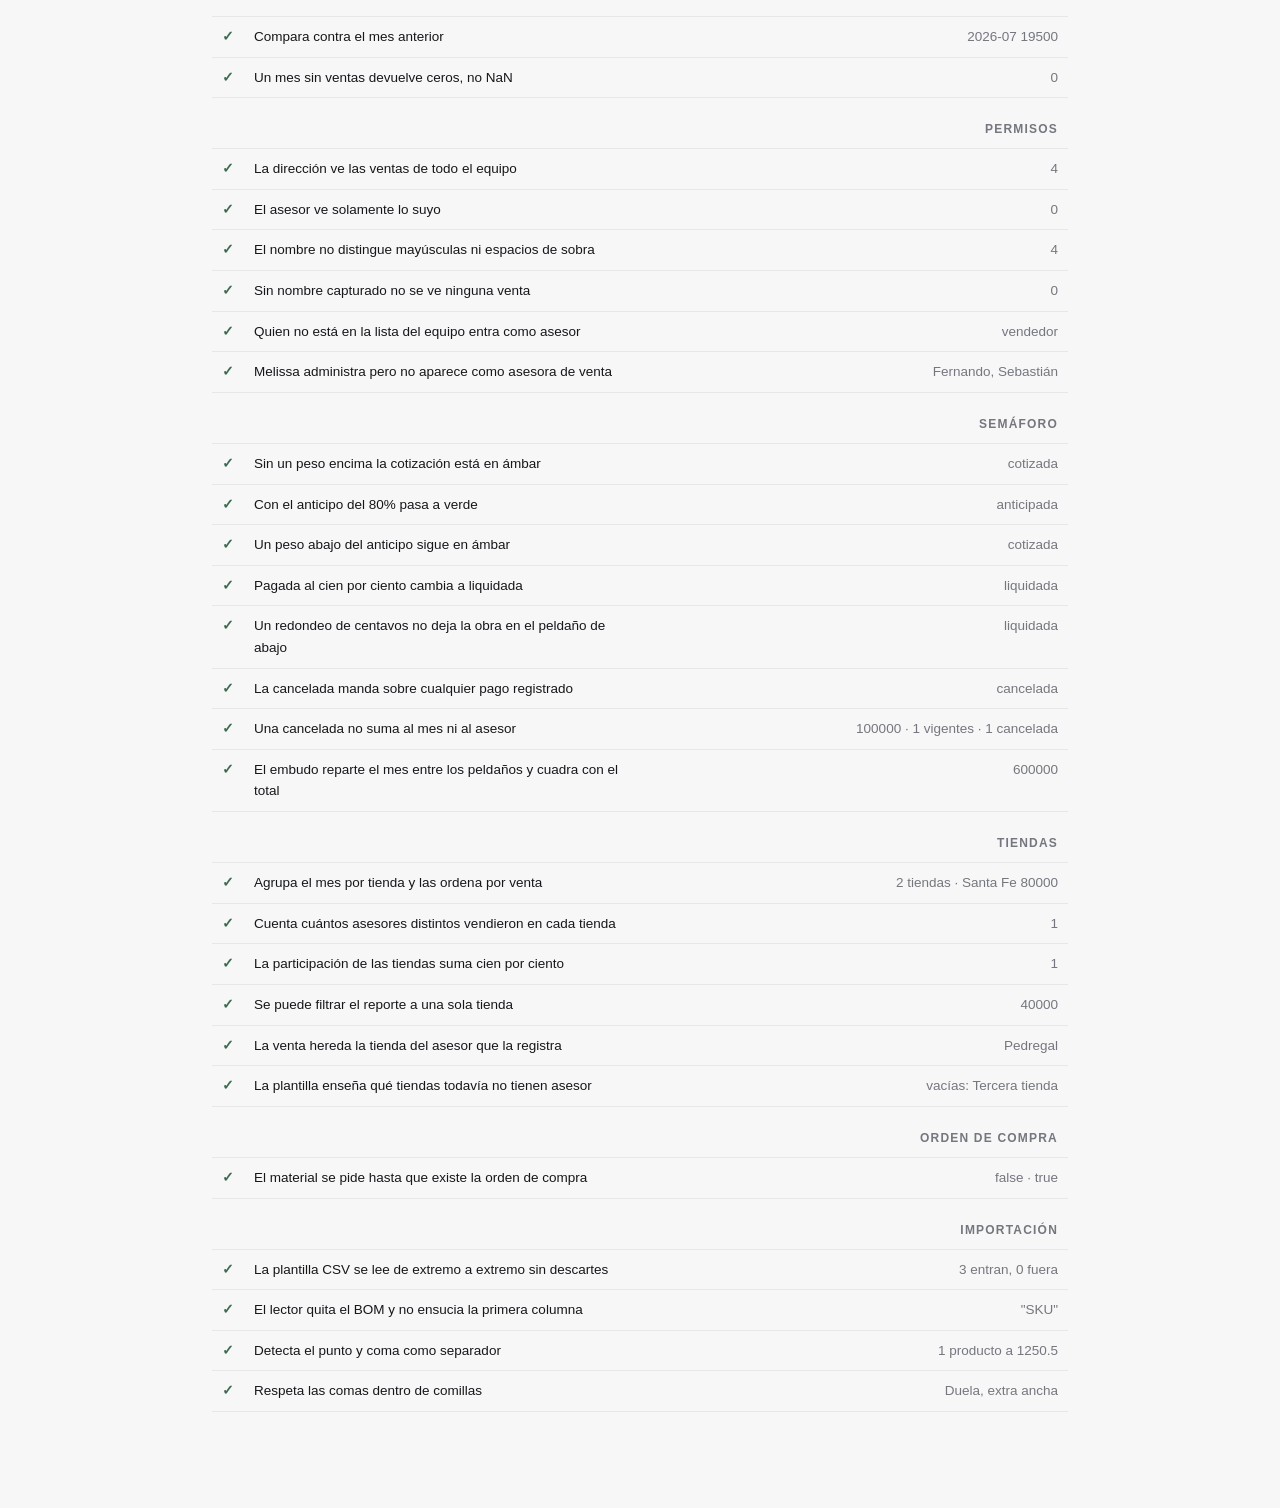
==== commit f7754af9: "Corrige contacto real, centra A-/A+ y quita retórica de "no es X, es Y" Contacto de soporte real en " ====
--- a/pruebas.html
+++ b/pruebas.html
@@ -4,7 +4,7 @@
 <meta charset="utf-8">
 <meta name="viewport" content="width=device-width, initial-scale=1">
 <title>Pruebas del motor de cálculo · Cotizador Mundo de Interiores</title>
-<link rel="stylesheet" href="css/app.css?v=17">
+<link rel="stylesheet" href="css/app.css?v=18">
 <style>
   .main{max-width:920px}
   .t{width:100%;border-collapse:collapse;font-size:13.5px}
@@ -579,8 +579,11 @@
            esperado: `${CONOCIMIENTO.length} completas` };
 });
 P('Asistente', 'El contacto de soporte está bien formado', () => {
+  // E164 general: solo dígitos, de 8 a 15, sin fijar un país. El número de
+  // soporte cambió de México a Estados Unidos y no debería volver a romper
+  // esta prueba por eso.
   const okMail = /^[^@\s]+@[^@\s]+\.[a-z]{2,}$/.test(CONTACTO.email);
-  const okTel = /^52\d{10,12}$/.test(CONTACTO.whatsappE164);
+  const okTel = /^\d{8,15}$/.test(CONTACTO.whatsappE164);
   return { ok: okMail && okTel, obtenido: `${CONTACTO.email} · ${CONTACTO.whatsappE164}`,
            esperado: 'correo y número válidos' };
 });
--- a/css/app.css
+++ b/css/app.css
@@ -775,7 +775,11 @@
 }
 .tamano__btn {
   appearance: none; cursor: pointer;
-  display: inline-flex; align-items: baseline; gap: 1px;
+  /* "baseline" alineaba la "A" y el signo por línea base de texto, que cae
+     distinto según el tamaño de fuente: A- y A+ quedaban descentrados y
+     además distintos entre sí, porque A+ usa una fuente más grande.
+     "center" los centra como par, en los dos botones por igual. */
+  display: inline-flex; align-items: center; gap: 1px;
   min-width: 40px; height: 32px; justify-content: center;
   border: 0; border-radius: 4px; background: transparent; color: var(--ink);
   font-weight: 600; font-size: 14px; line-height: 1;
@@ -1227,7 +1231,10 @@
 
 .cajon__pie{margin-top:auto;padding-top:var(--s4);border-top:1px solid var(--line)}
 .cajon__pie .topbar__acciones{flex-direction:column;align-items:stretch;gap:var(--s3)}
-.cajon__pie .tamano{justify-content:space-between}
+/* Sin esto, el "stretch" del padre estira el control a todo el ancho del
+   cajón y el bloque compacto A-/A+ queda perdido en el centro con demasiado
+   aire de sobra a los lados. Se centra como bloque, del tamaño que le toca. */
+.cajon__pie .tamano{align-self:center;justify-content:center}
 .cajon__pie .btn{justify-content:flex-start}
 
 /* Dentro del cajón la barra de pantallas se vuelve una lista vertical. */
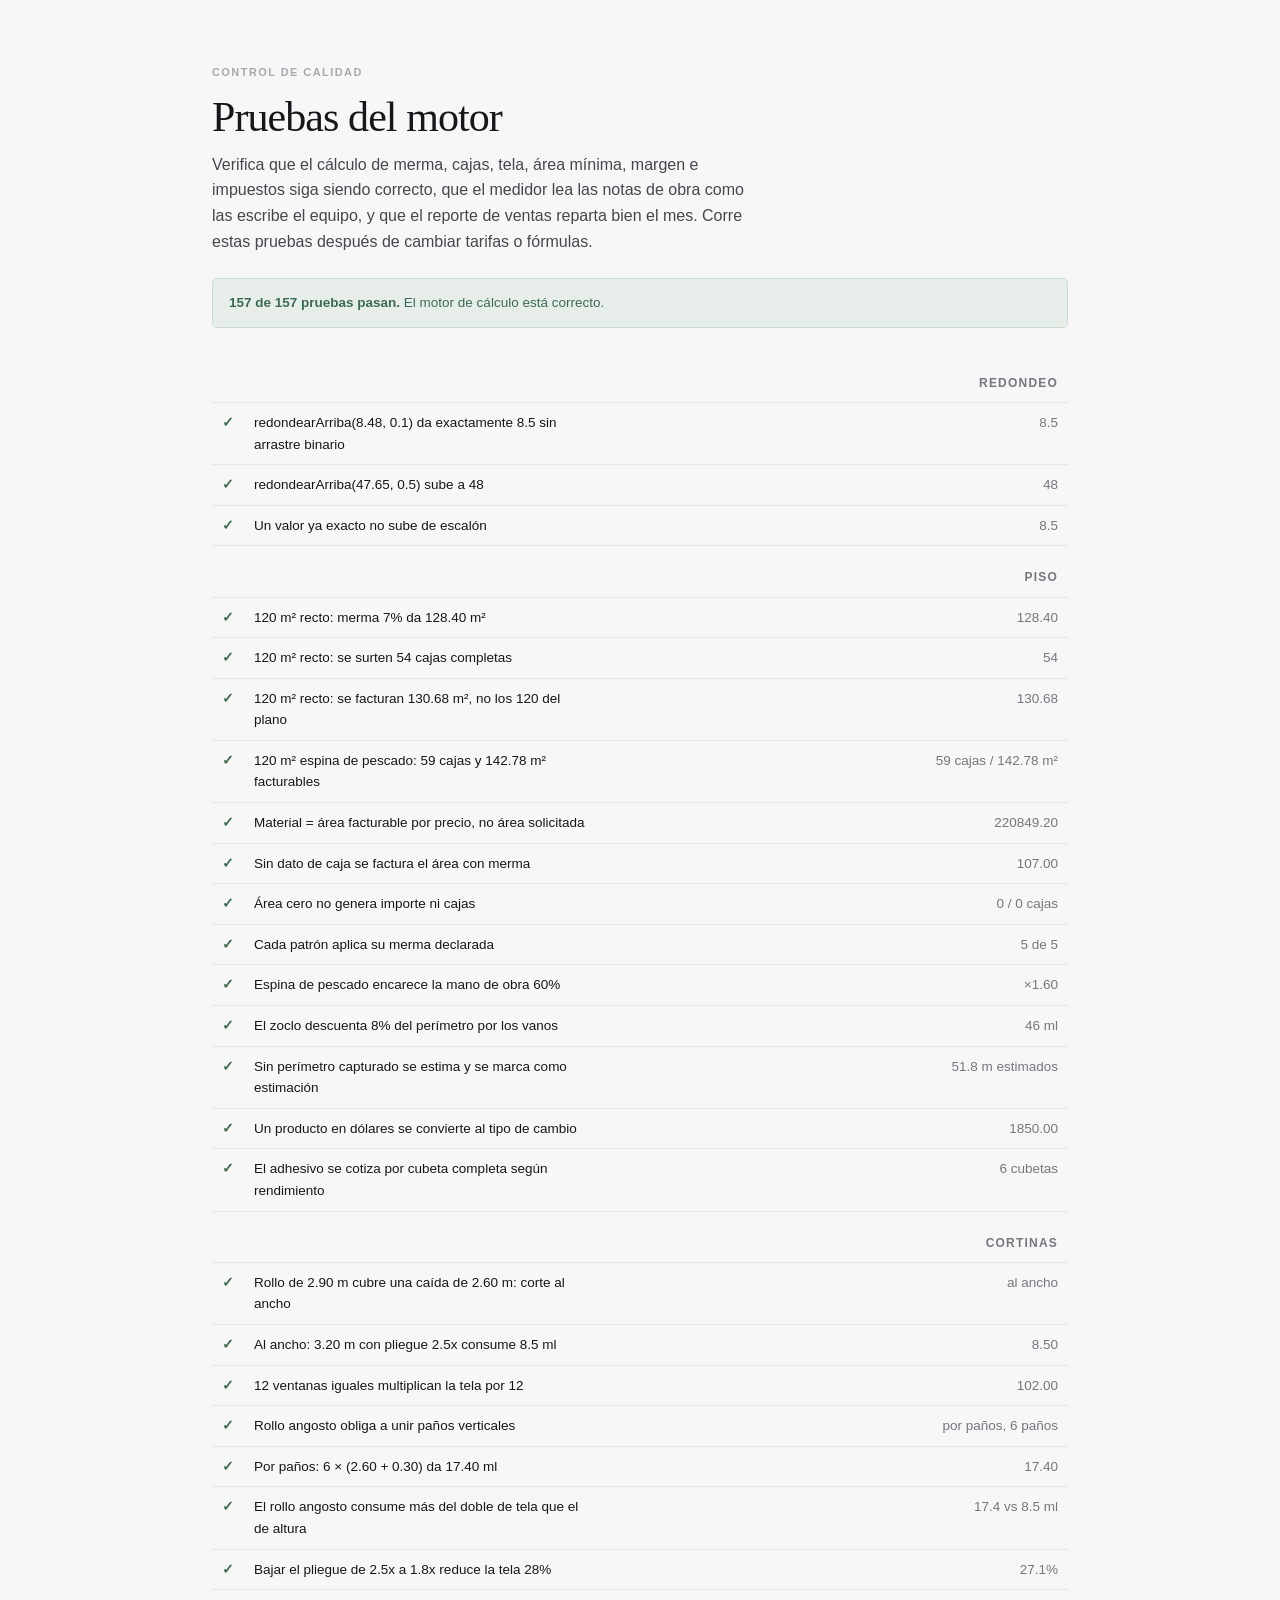
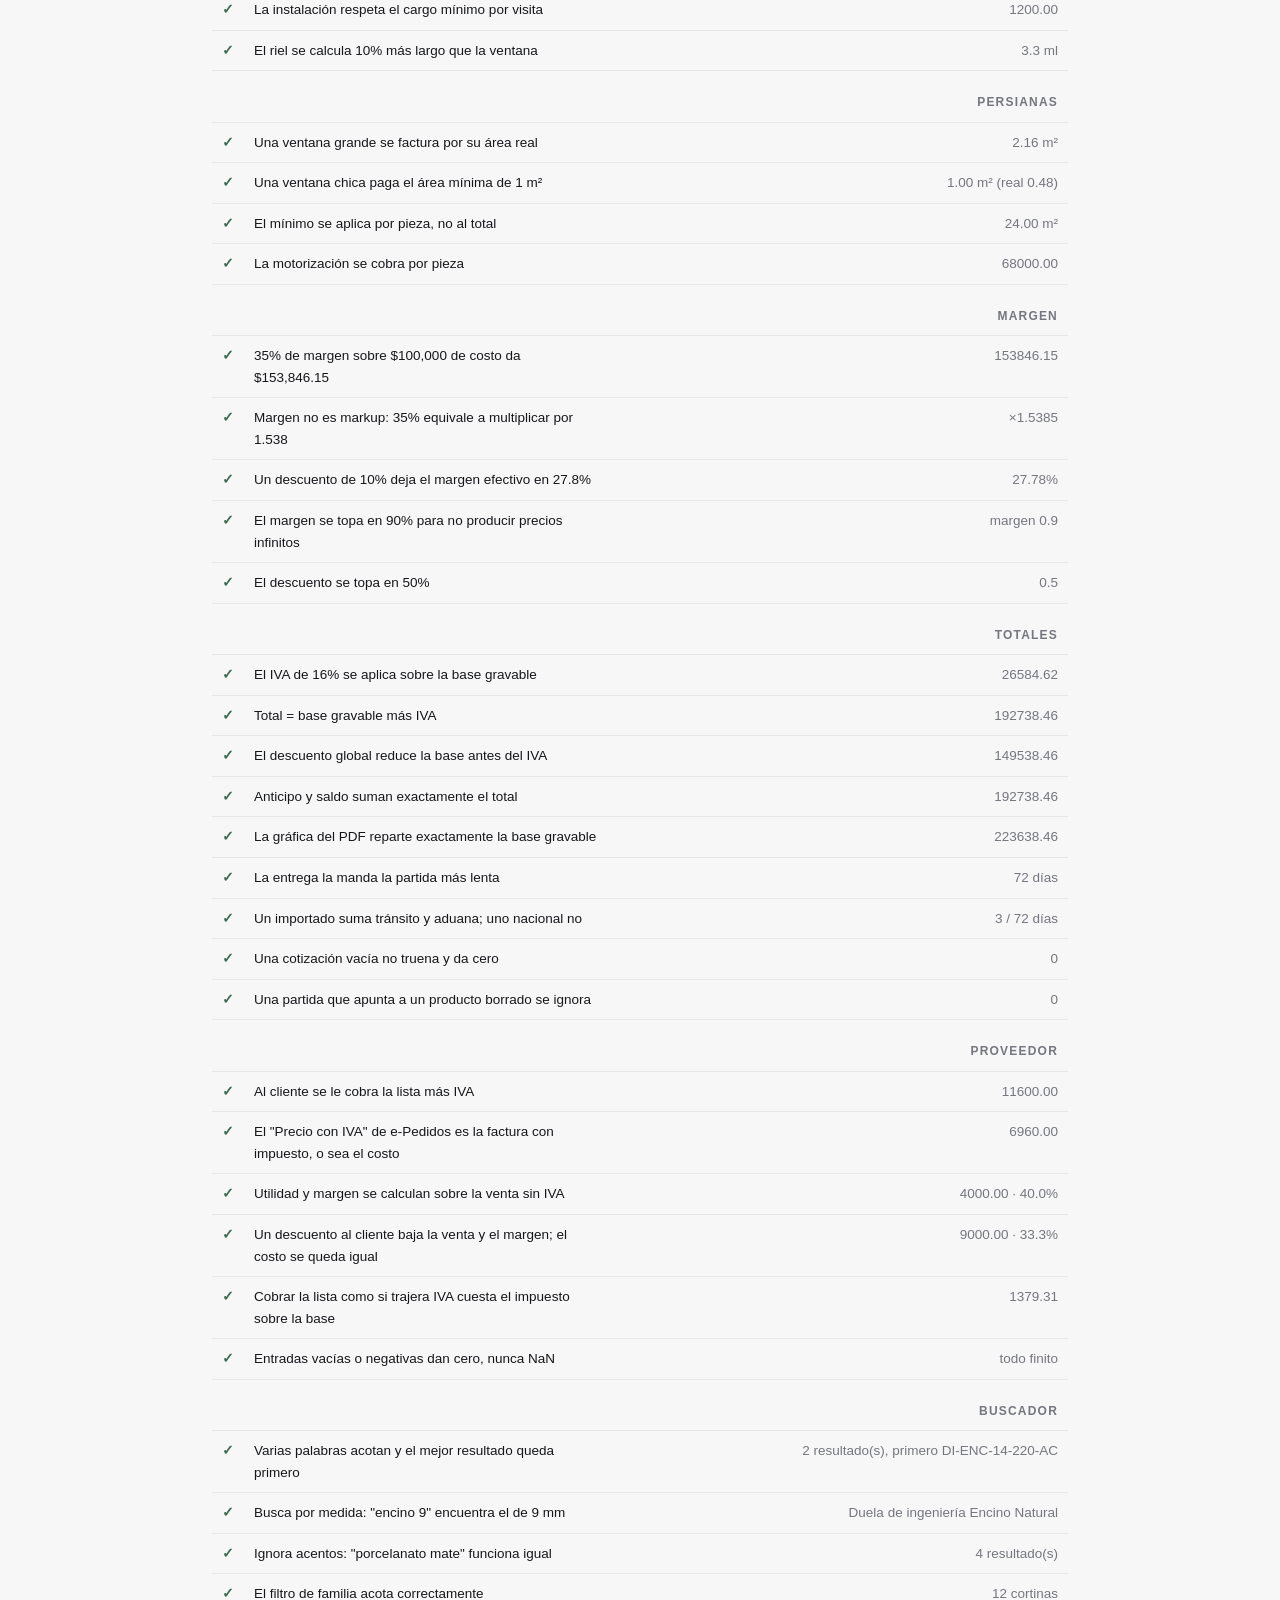
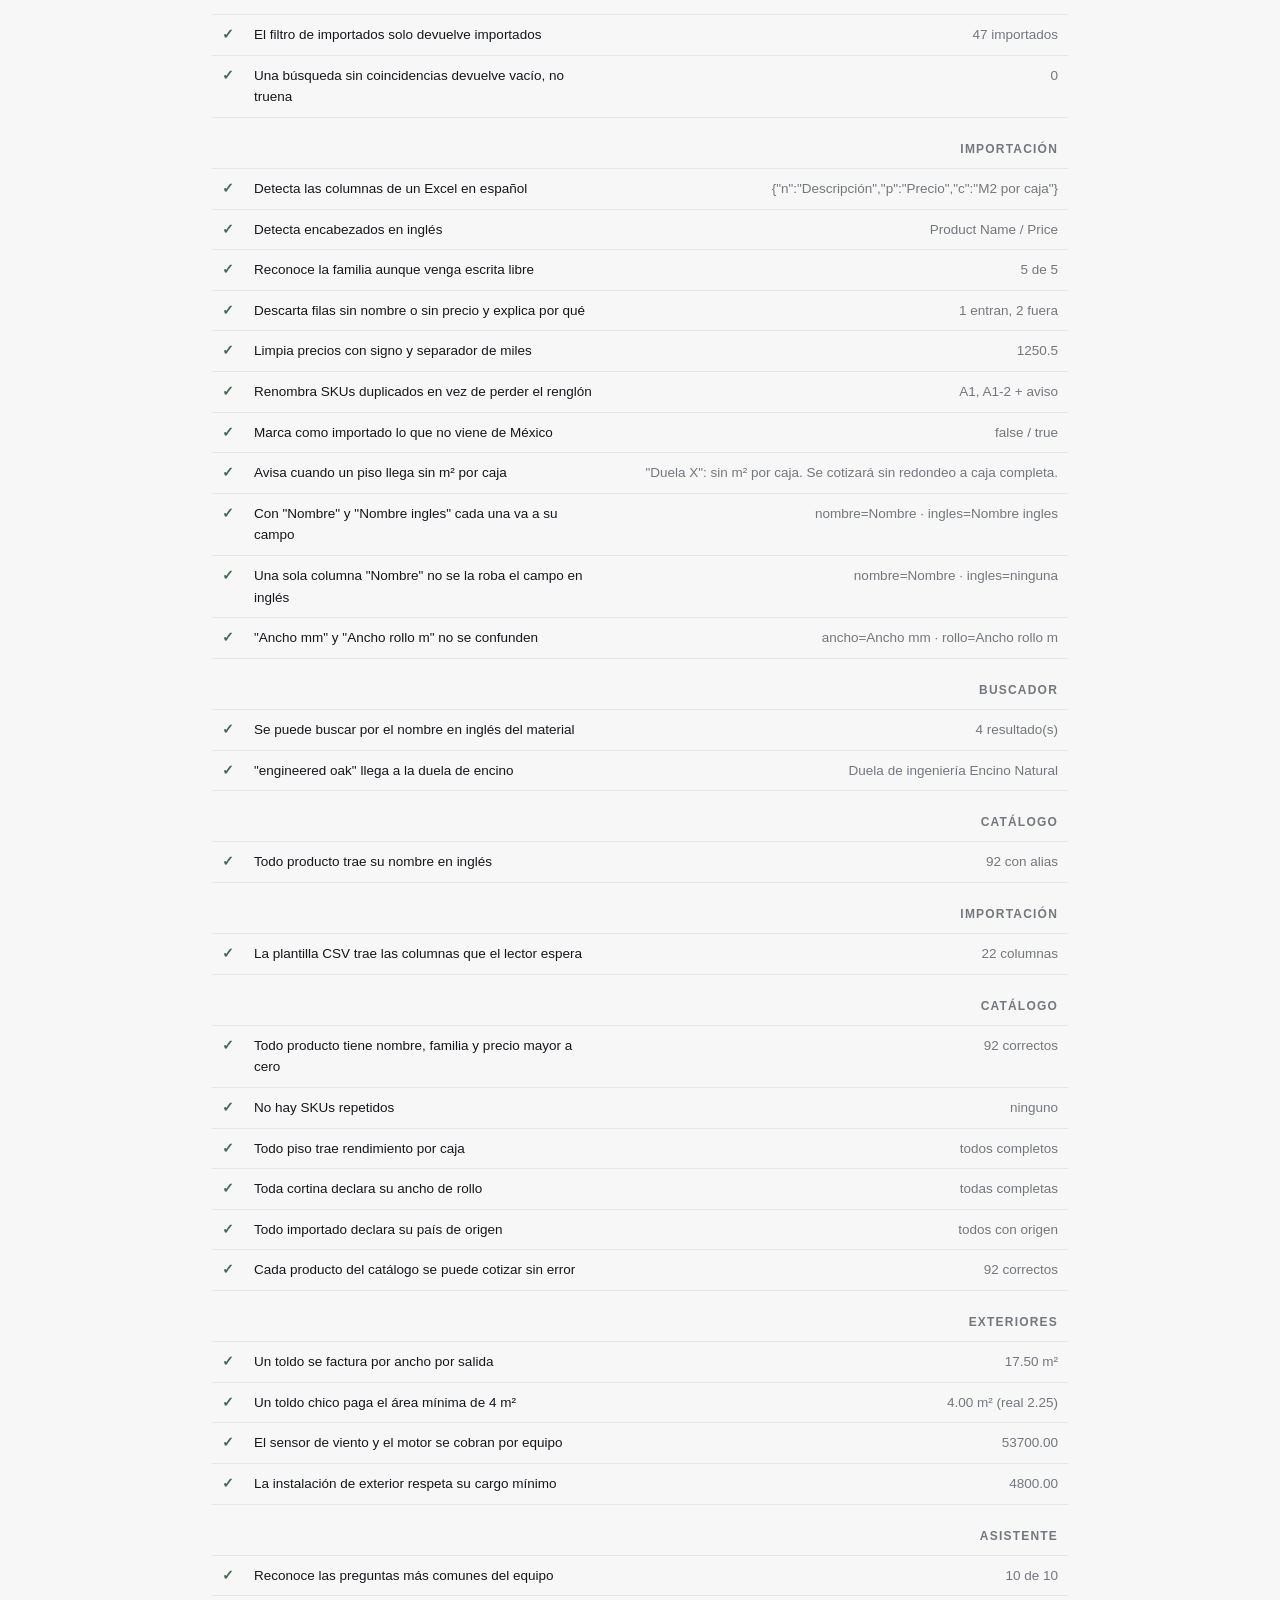
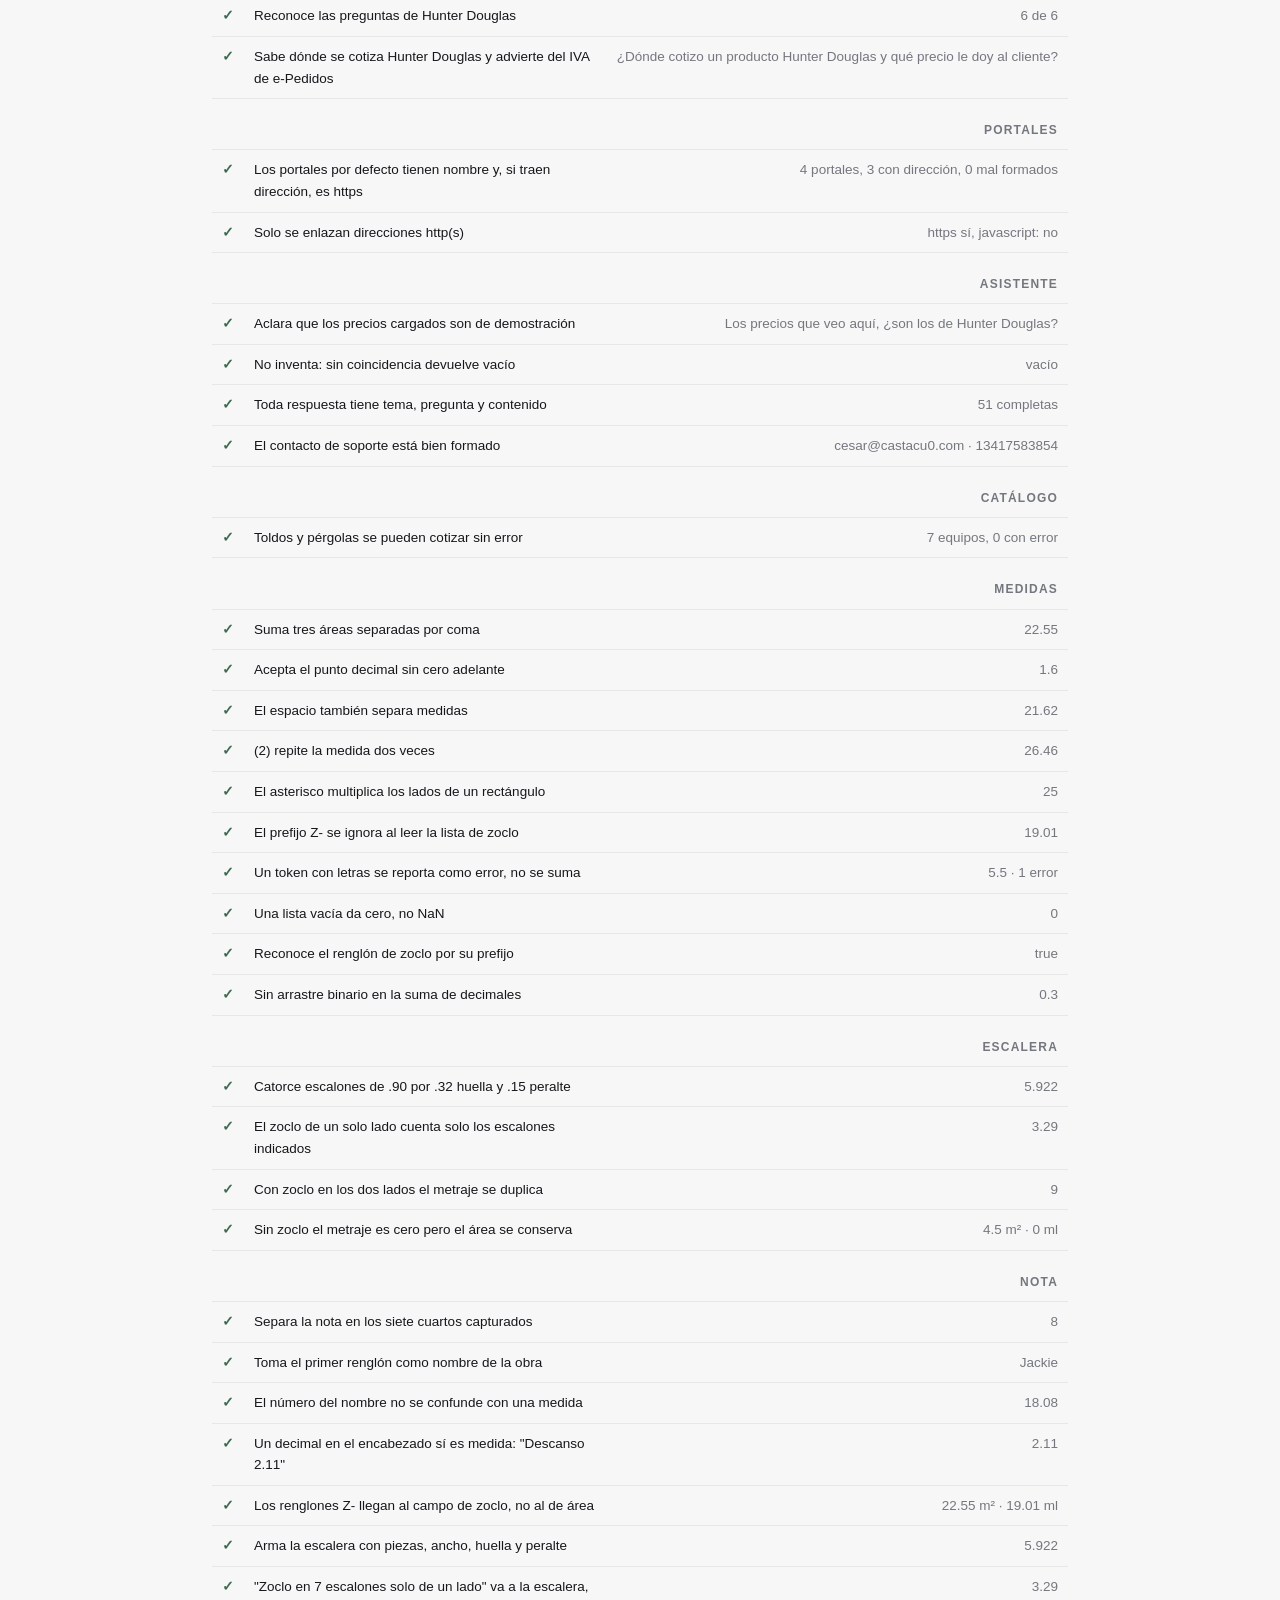
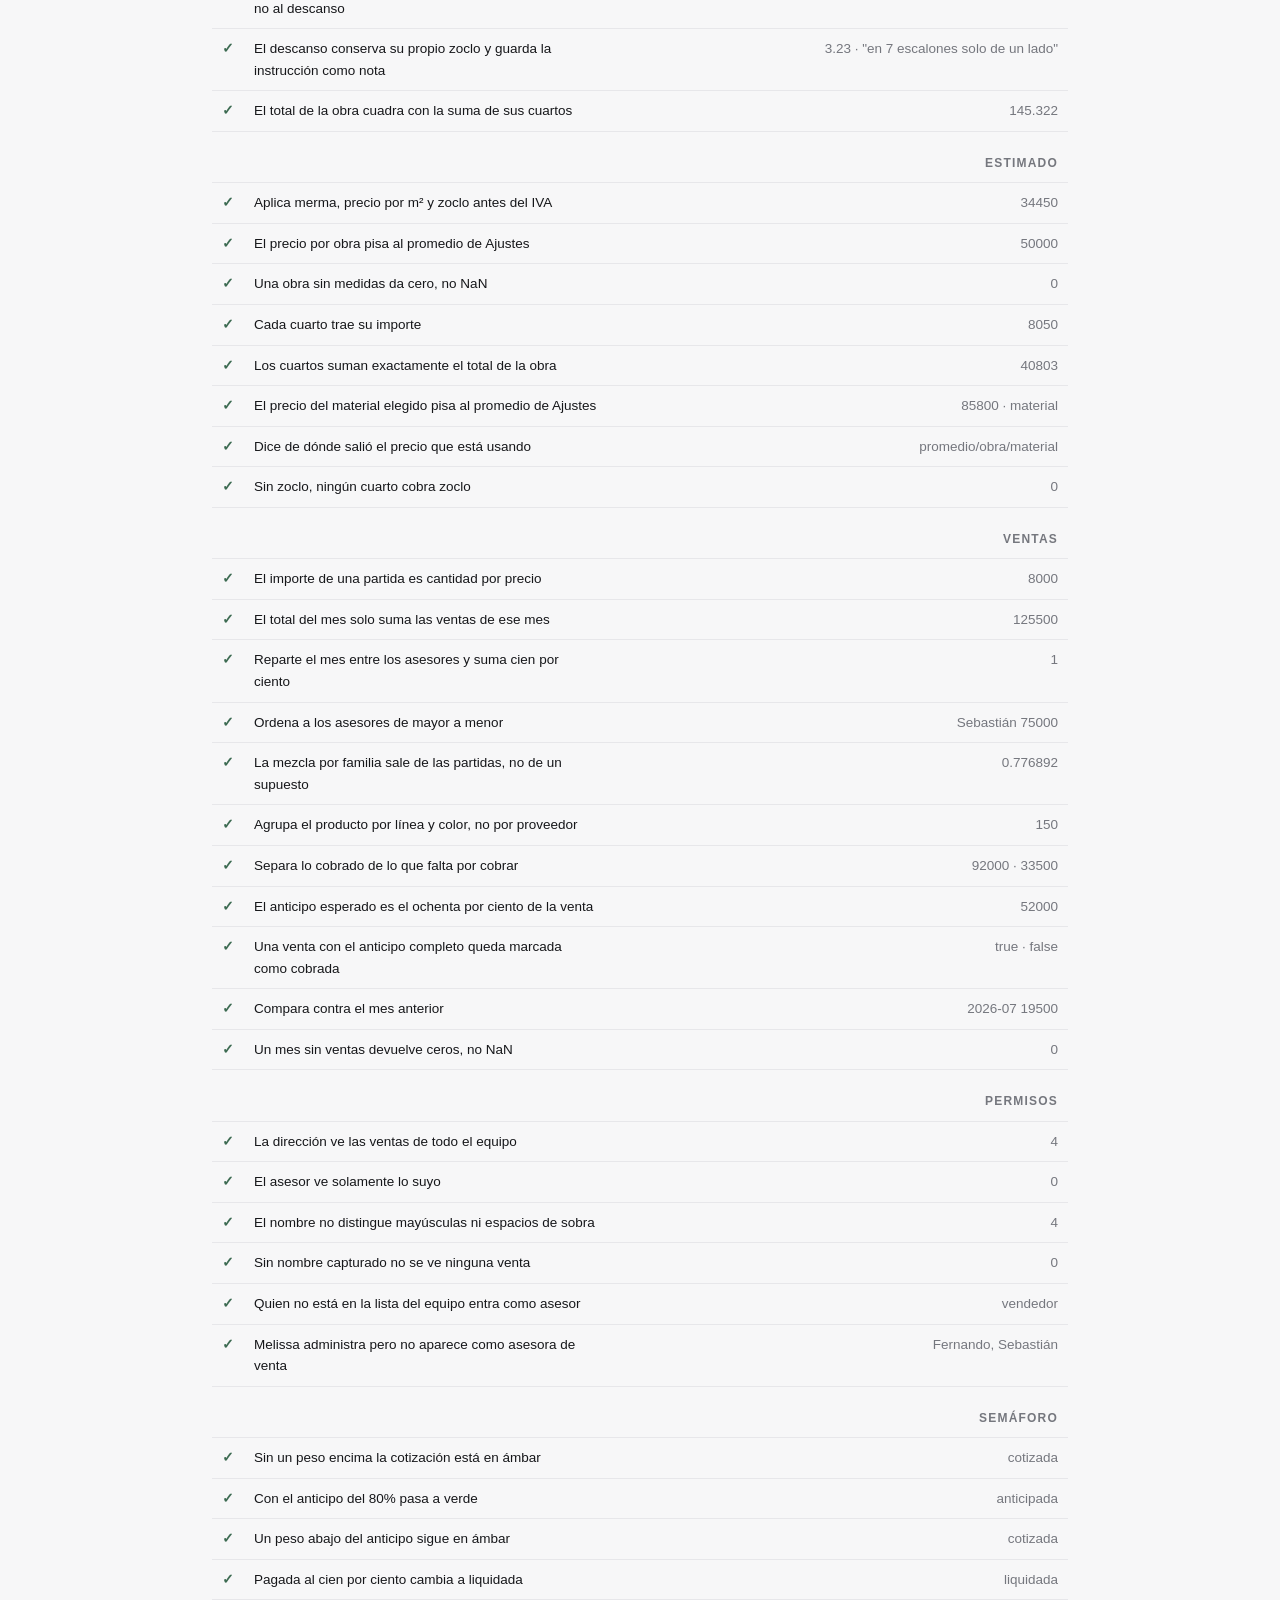
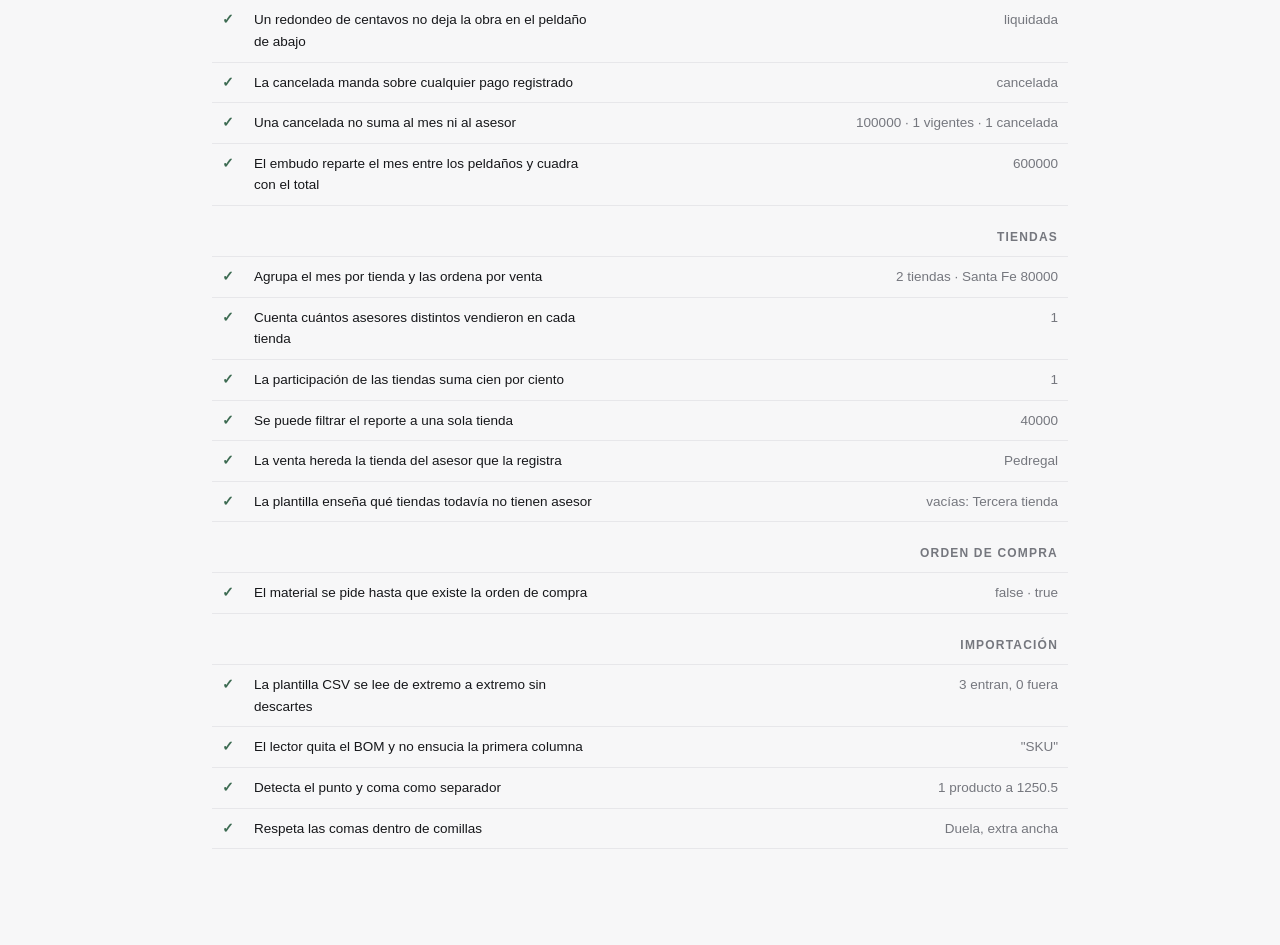
==== commit 104205e4: "Botón Hunter Douglas: portales del distribuidor y precio al cliente desde e-Pedidos e-Pedidos, el co" ====
--- a/pruebas.html
+++ b/pruebas.html
@@ -4,7 +4,7 @@
 <meta charset="utf-8">
 <meta name="viewport" content="width=device-width, initial-scale=1">
 <title>Pruebas del motor de cálculo · Cotizador Mundo de Interiores</title>
-<link rel="stylesheet" href="css/app.css?v=18">
+<link rel="stylesheet" href="css/app.css?v=19">
 <style>
   .main{max-width:920px}
   .t{width:100%;border-collapse:collapse;font-size:13.5px}
@@ -35,7 +35,8 @@
 <script type="module">
 import { redondearArriba } from './js/format.js';
 import { calcularPartida, calcularTotales, estimarPerimetro, leadTimeProducto,
-         precioBaseMXN, PATRONES } from './js/pricing.js';
+         precioBaseMXN, calcularPrecioProveedor, PATRONES } from './js/pricing.js';
+import { urlSegura } from './js/portales.js';
 import { CONFIG_DEFAULT, buscarProductos } from './js/state.js';
 import { CATALOGO_DEMO } from './js/catalog-seed.js';
 import { sugerirMapeo, mapearFilas, normalizarCategoria, plantillaCSV } from './js/importer.js';
@@ -322,6 +323,42 @@
   const t = calcularTotales([{ id: '1', productoId: 'NO-EXISTE', ...base, areaM2: 100 }],
                             catalogoPrueba, { ...cfg, _descuentoGlobal: 0 });
   return { ok: t.lineas.length === 0, obtenido: t.lineas.length, esperado: 0 };
+});
+
+// ---------------------------------------------------------------- proveedor con lista propia
+// Los números son inventados: lista de 10,000 y factura de 6,000. Los reales
+// del distribuidor no van en un repositorio público.
+
+P('Proveedor', 'Al cliente se le cobra la lista más IVA', () => {
+  const r = calcularPrecioProveedor({ lista: 10000, factura: 6000, ivaPct: 0.16 });
+  return { ok: cerca(r.precioConIva, 11600) && cerca(r.ivaVenta, 1600),
+           obtenido: r.precioConIva.toFixed(2), esperado: '11600.00' };
+});
+P('Proveedor', 'El "Precio con IVA" de e-Pedidos es la factura con impuesto, o sea el costo', () => {
+  const r = calcularPrecioProveedor({ lista: 10000, factura: 6000, ivaPct: 0.16 });
+  return { ok: cerca(r.costoConIva, 6960), obtenido: r.costoConIva.toFixed(2), esperado: '6960.00' };
+});
+P('Proveedor', 'Utilidad y margen se calculan sobre la venta sin IVA', () => {
+  const r = calcularPrecioProveedor({ lista: 10000, factura: 6000, ivaPct: 0.16 });
+  return { ok: cerca(r.utilidad, 4000) && cerca(r.margen, 0.4, 0.0001) && cerca(r.descuentoDistribuidor, 0.4, 0.0001),
+           obtenido: `${r.utilidad.toFixed(2)} · ${(r.margen * 100).toFixed(1)}%`, esperado: '4000.00 · 40.0%' };
+});
+P('Proveedor', 'Un descuento al cliente baja la venta y el margen; el costo se queda igual', () => {
+  const r = calcularPrecioProveedor({ lista: 10000, factura: 6000, descuentoPct: 0.10, ivaPct: 0.16 });
+  return { ok: cerca(r.precioVenta, 9000) && cerca(r.precioConIva, 10440) && cerca(r.margen, 1 / 3, 0.0001)
+               && cerca(r.factura, 6000),
+           obtenido: `${r.precioVenta.toFixed(2)} · ${(r.margen * 100).toFixed(1)}%`, esperado: '9000.00 · 33.3%' };
+});
+P('Proveedor', 'Cobrar la lista como si trajera IVA cuesta el impuesto sobre la base', () => {
+  const r = calcularPrecioProveedor({ lista: 10000, factura: 6000, ivaPct: 0.16 });
+  return { ok: cerca(r.perdidaSiCobraSinIva, 10000 - 10000 / 1.16),
+           obtenido: r.perdidaSiCobraSinIva.toFixed(2), esperado: (10000 - 10000 / 1.16).toFixed(2) };
+});
+P('Proveedor', 'Entradas vacías o negativas dan cero, nunca NaN', () => {
+  const r = calcularPrecioProveedor({ lista: '', factura: -5, descuentoPct: 3 });
+  const valores = Object.values(r);
+  return { ok: valores.every(Number.isFinite) && r.precioConIva === 0 && r.factura === 0 && r.descuentoPct === 1,
+           obtenido: valores.every(Number.isFinite) ? 'todo finito' : 'hay NaN', esperado: 'todo finito' };
 });
 
 // ---------------------------------------------------------------- buscador
@@ -563,6 +600,24 @@
            obtenido: fallos.length ? fallos.join(' | ') : `${casos.length} de ${casos.length}`,
            esperado: `${casos.length} de ${casos.length}` };
 });
+P('Asistente', 'Sabe dónde se cotiza Hunter Douglas y advierte del IVA de e-Pedidos', () => {
+  const r = responder('donde cotizo un producto hunter douglas epedidos');
+  return { ok: r.length > 0 && /e-Pedidos/.test(r[0].r) && /IVA/.test(r[0].r),
+           obtenido: r[0]?.p ?? 'sin respuesta', esperado: 'manda a e-Pedidos y explica el IVA' };
+});
+P('Portales', 'Los portales por defecto tienen nombre y, si traen dirección, es https', () => {
+  const portales = CONFIG_DEFAULT.portales ?? [];
+  const malos = portales.filter((p) => !p.id || !p.nombre || (p.url && !urlSegura(p.url)));
+  const conUrl = portales.filter((p) => p.url).length;
+  return { ok: portales.length >= 3 && conUrl >= 2 && malos.length === 0,
+           obtenido: `${portales.length} portales, ${conUrl} con dirección, ${malos.length} mal formados`,
+           esperado: '>= 3 portales, >= 2 con dirección, 0 mal formados' };
+});
+P('Portales', 'Solo se enlazan direcciones http(s)', () => {
+  const ok = urlSegura('https://epedidosmx.hdlao.com/') && urlSegura('http://ejemplo.mx')
+    && !urlSegura('javascript:alert(1)') && !urlSegura('') && !urlSegura('epedidosmx.hdlao.com');
+  return { ok, obtenido: ok ? 'https sí, javascript: no' : 'acepta algo indebido', esperado: 'https sí, javascript: no' };
+});
 P('Asistente', 'Aclara que los precios cargados son de demostración', () => {
   const r = responder('los precios que veo son los reales de hunter douglas');
   return { ok: r.length > 0 && /demostraci/i.test(r[0].r),
--- a/css/app.css
+++ b/css/app.css
@@ -712,12 +712,17 @@
 }
 
 /* En teléfono los botones del encabezado bajan debajo del texto, en vez de
-   estrujar la descripción en una columna de cinco palabras. */
+   estrujar la descripción en una columna de cinco palabras.
+   Descendiente ("view header"), no hijo directo ("view > header"): el
+   medidor mete su header un nivel más adentro que el resto de las vistas
+   (pantallaLista envuelve todo en un div sin clase), y con el combinador de
+   hijo directo esta regla nunca lo alcanzaba: el título quedaba en una
+   columna angosta, palabra por palabra. */
 @media (max-width: 620px) {
-  .view > header .row { flex-direction: column; align-items: stretch; }
-  .view > header .row > div[style*="flex:1"] { min-width: 100%; }
-  .view > header .row > .row { justify-content: flex-start; }
-  .view > header .row > .row .btn { flex: 1; }
+  .view header .row { flex-direction: column; align-items: stretch; }
+  .view header .row > div[style*="flex:1"] { min-width: 100%; }
+  .view header .row > .row { justify-content: flex-start; }
+  .view header .row > .row .btn { flex: 1; }
 }
 
 /* ======================================================== texto grande
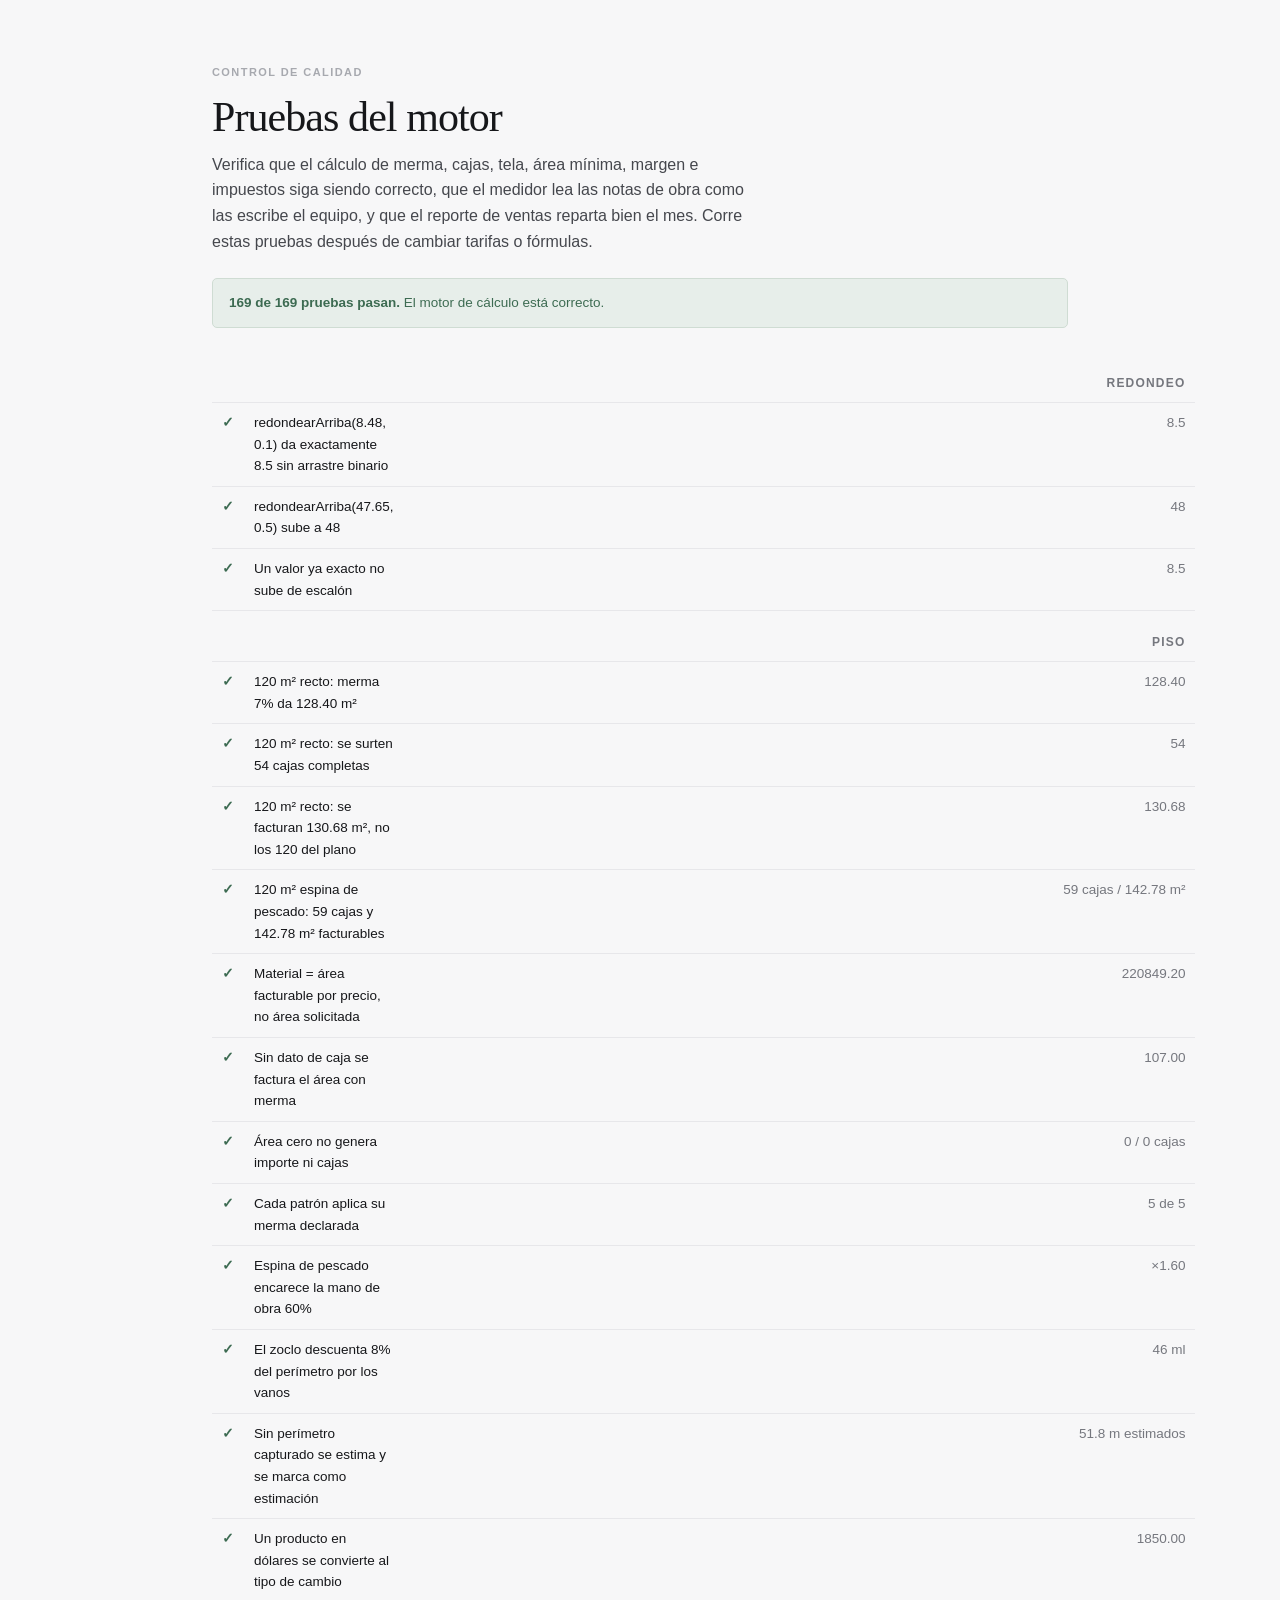
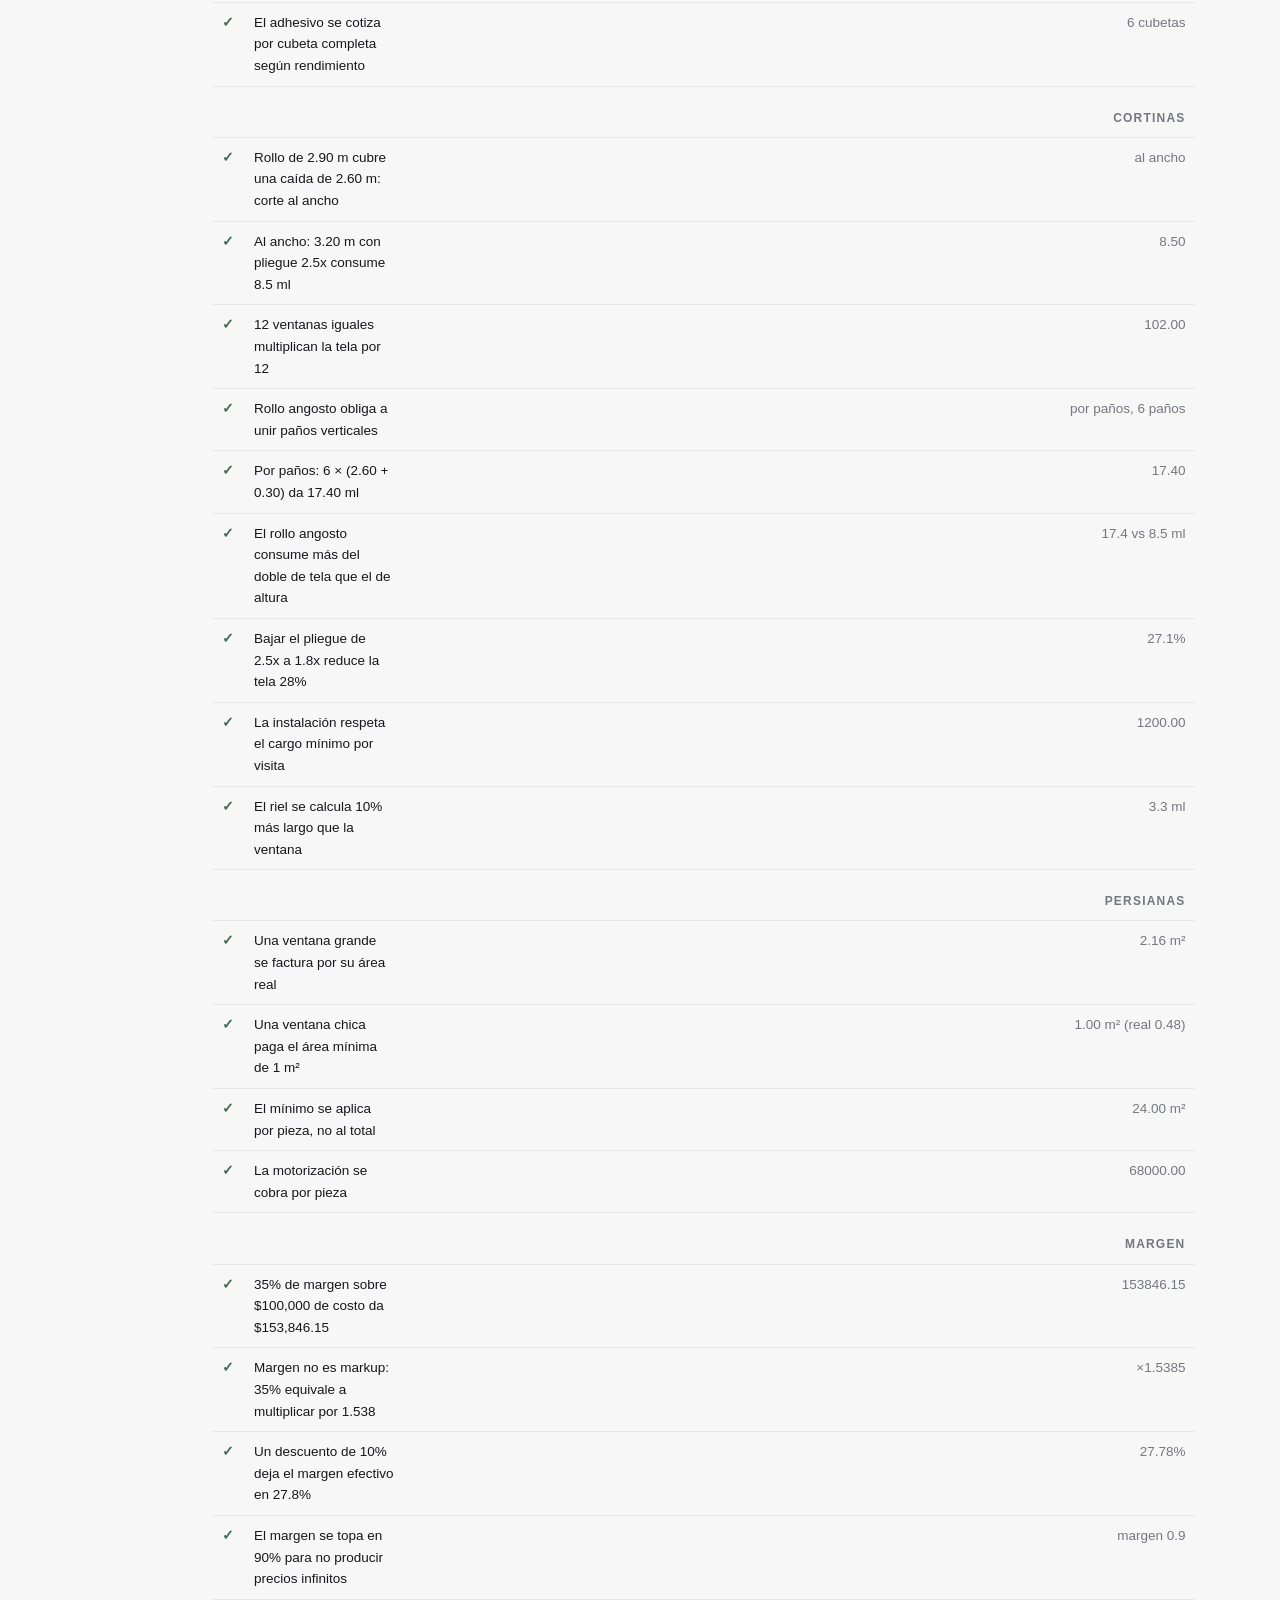
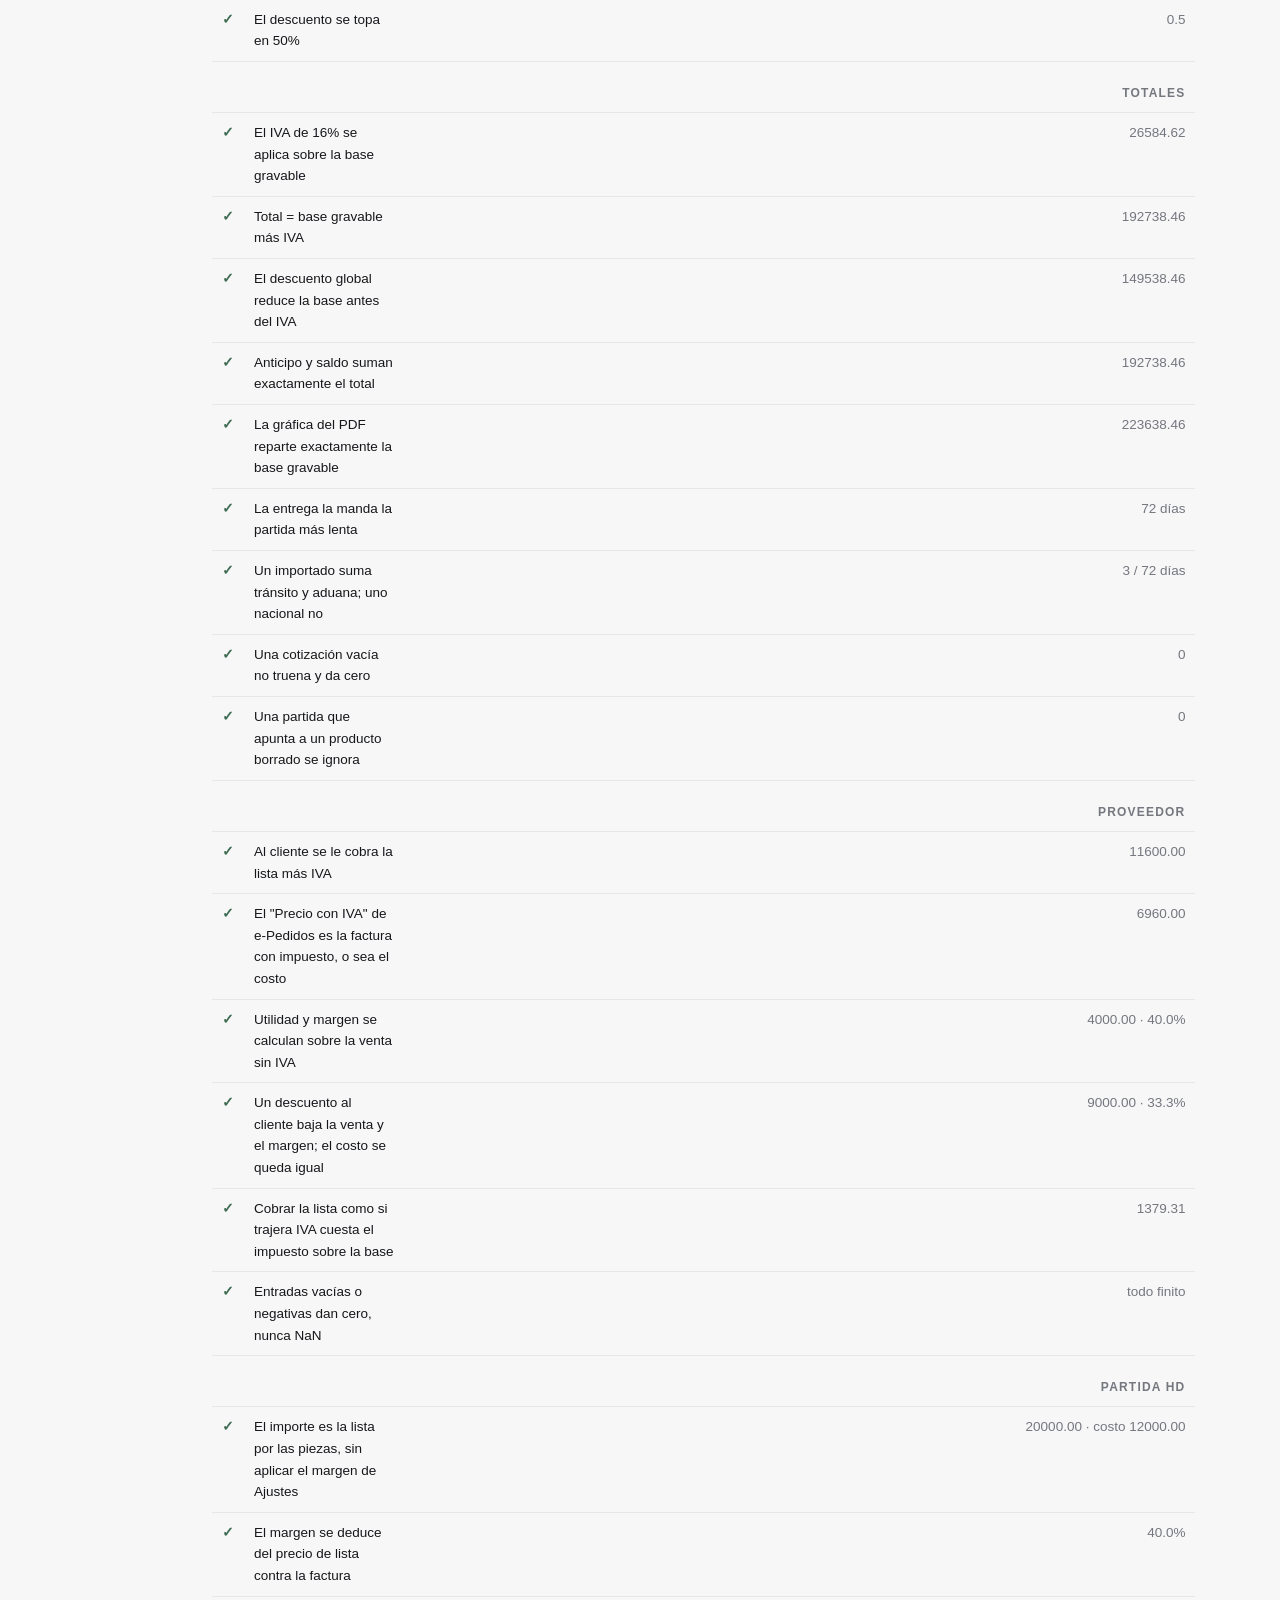
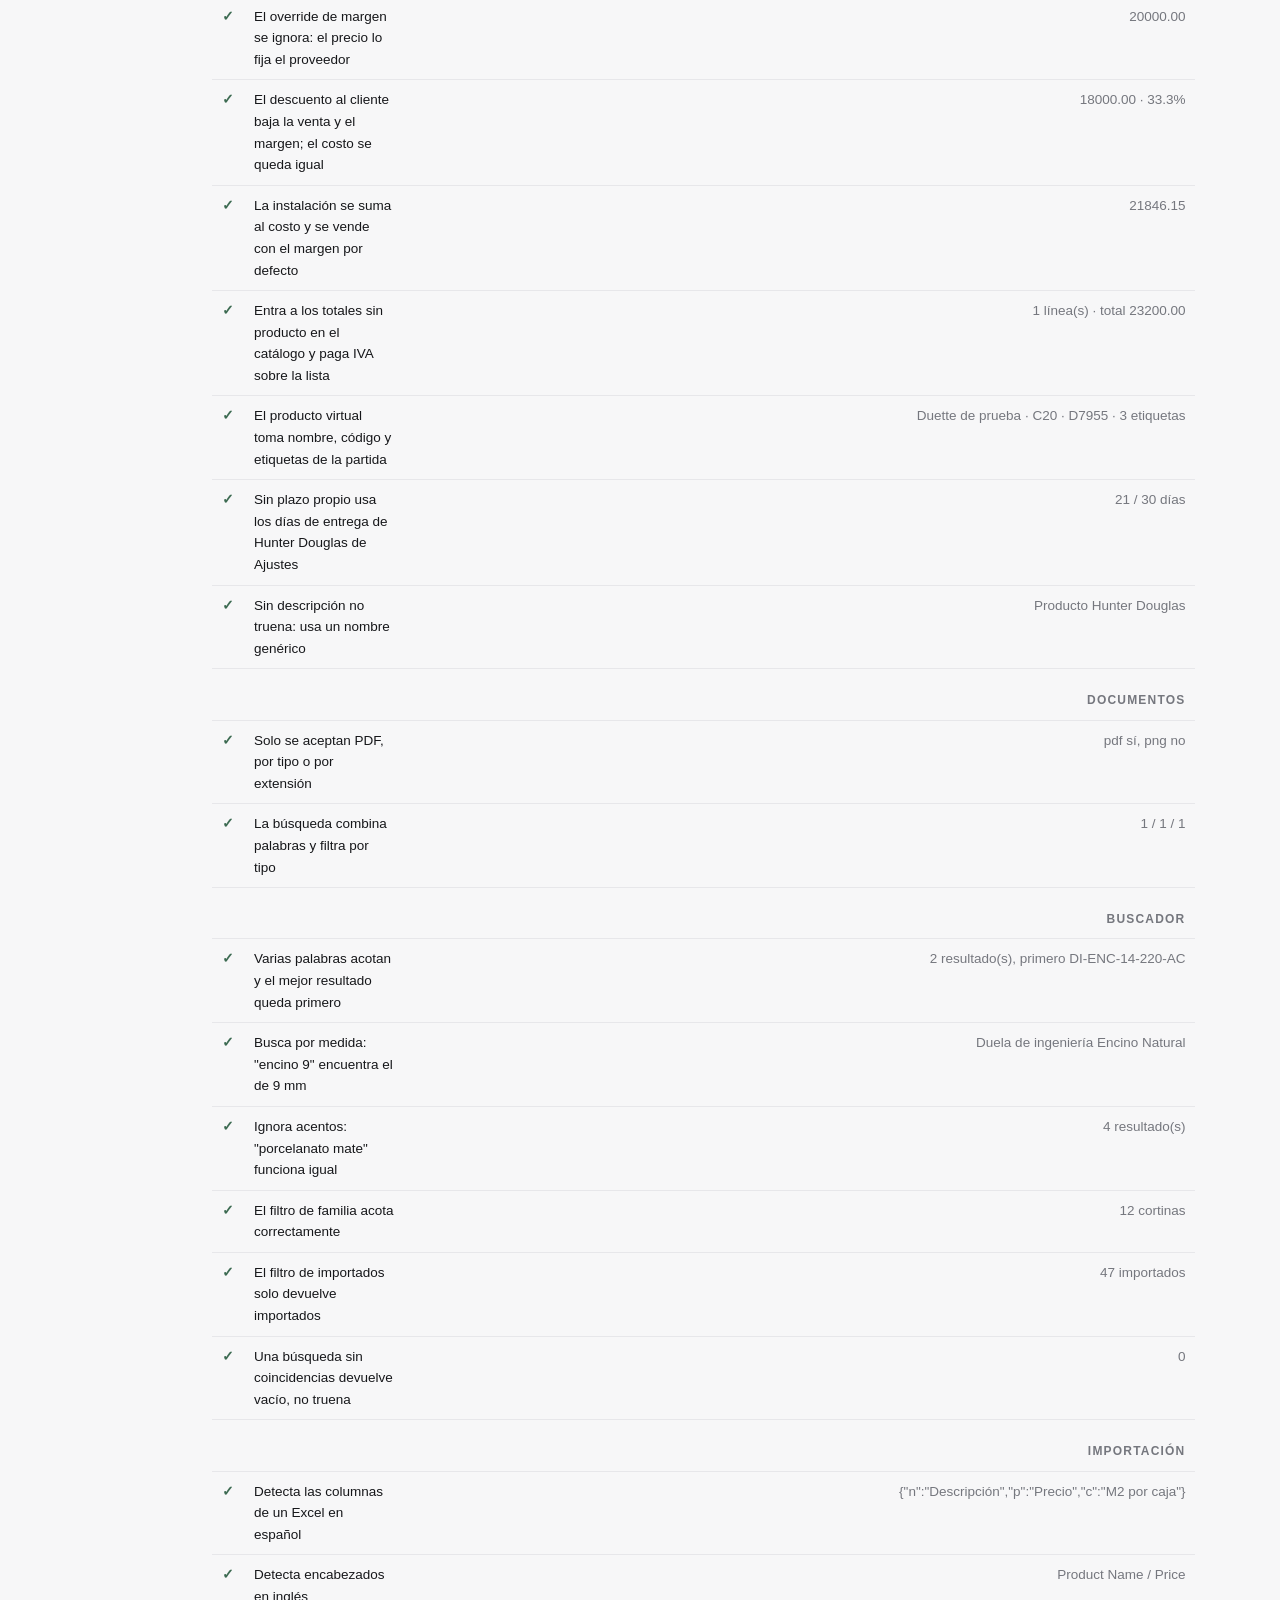
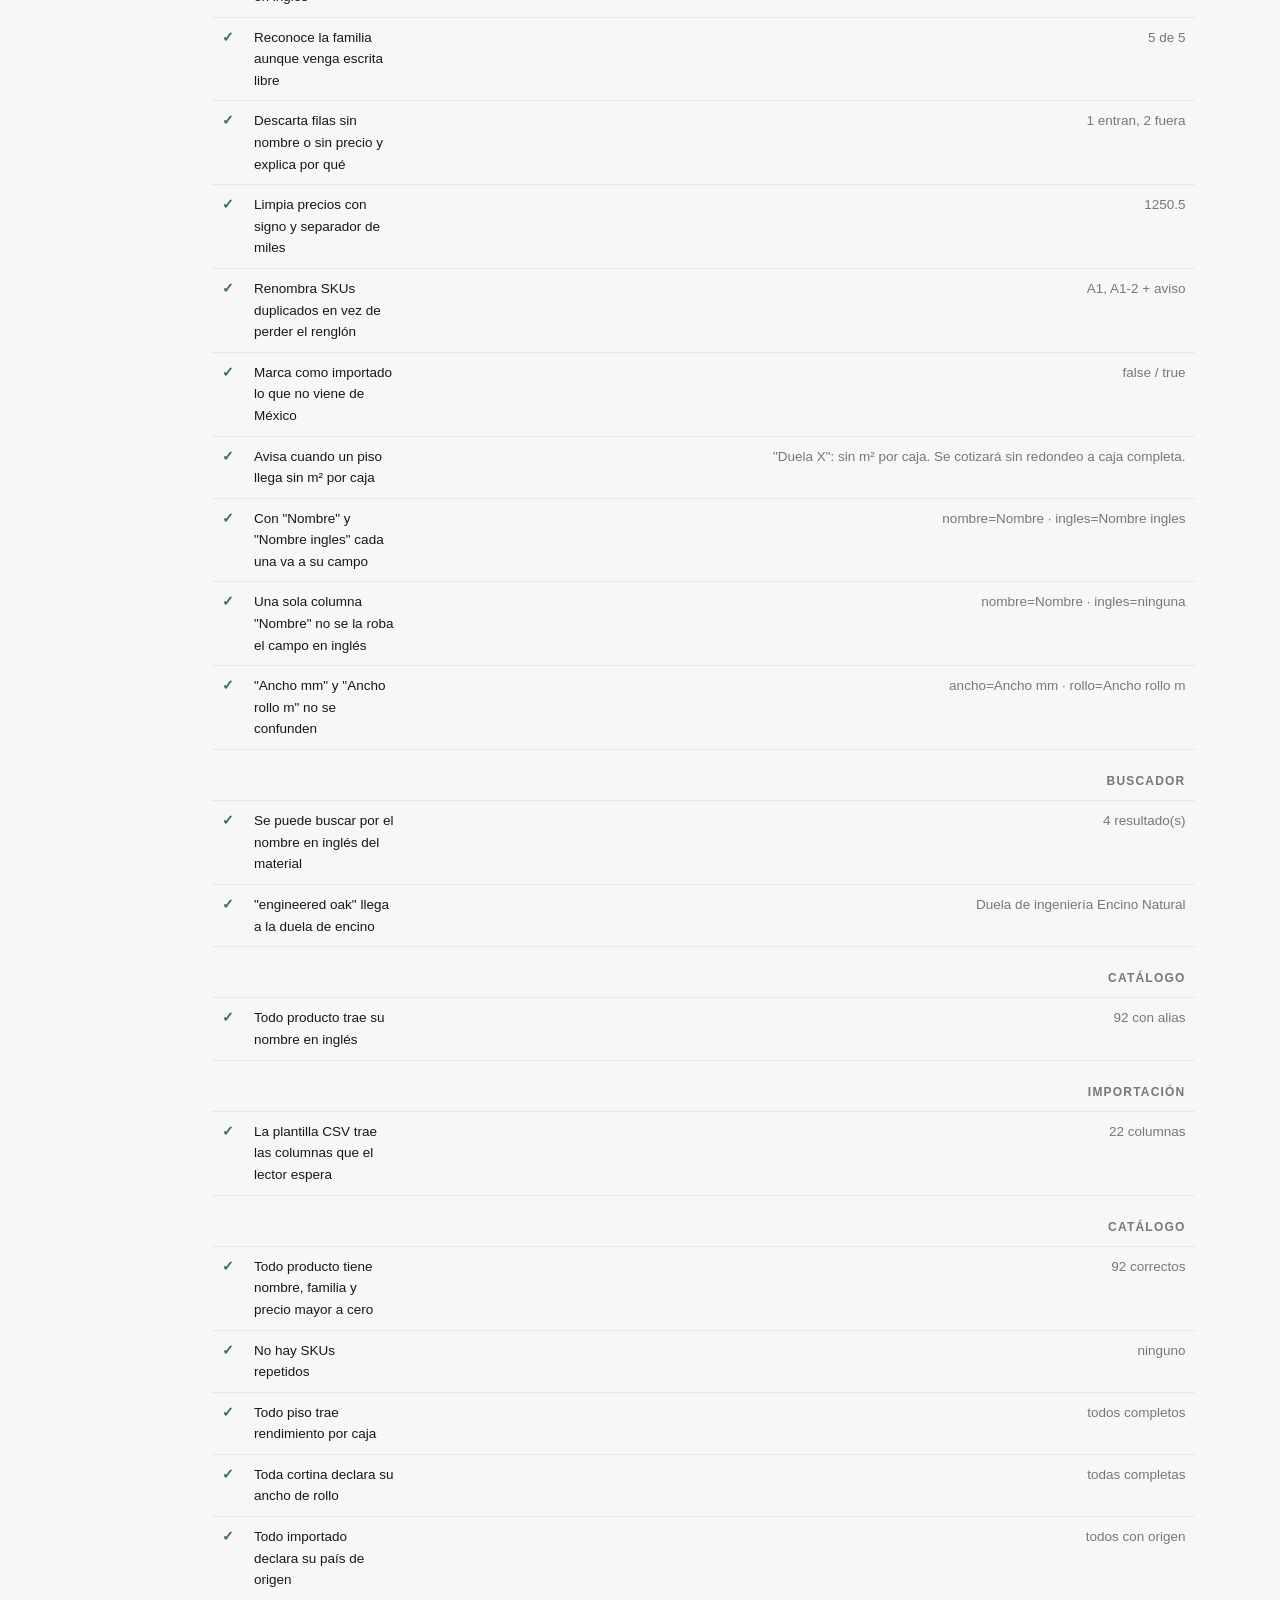
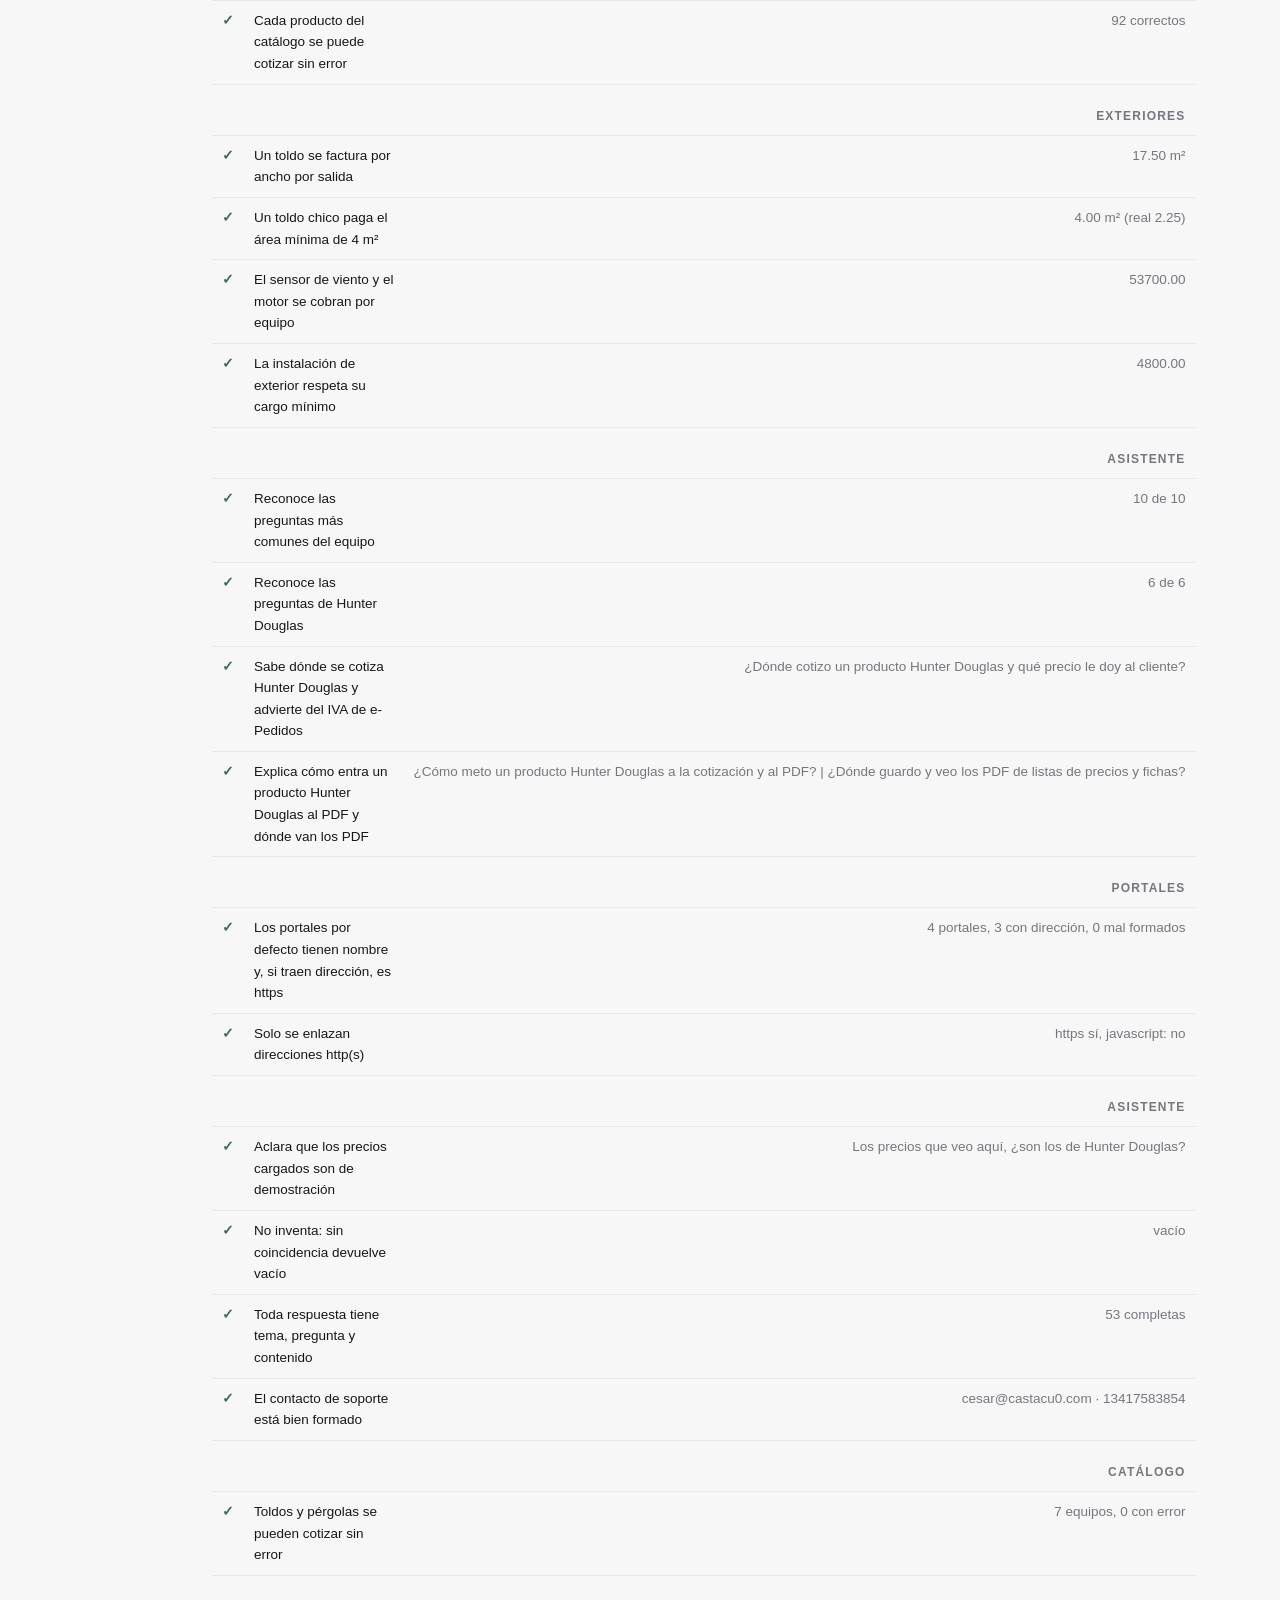
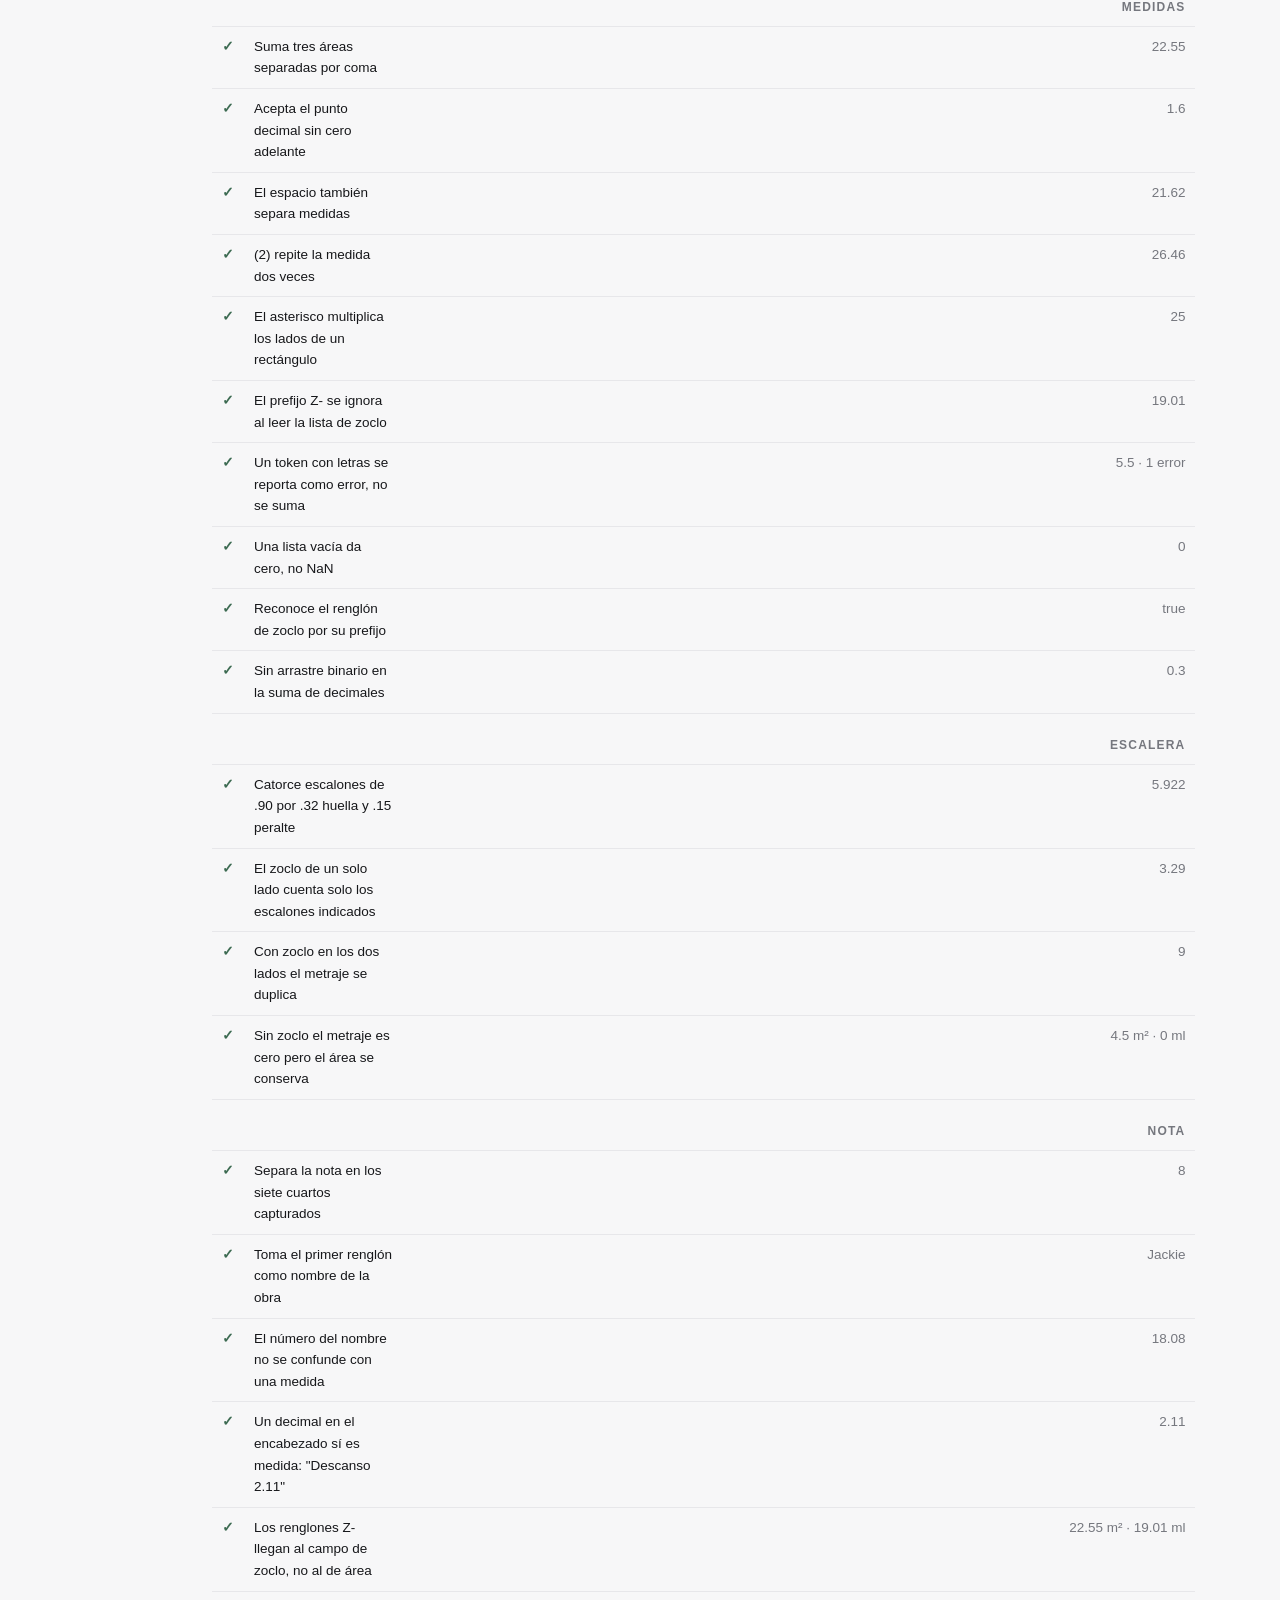
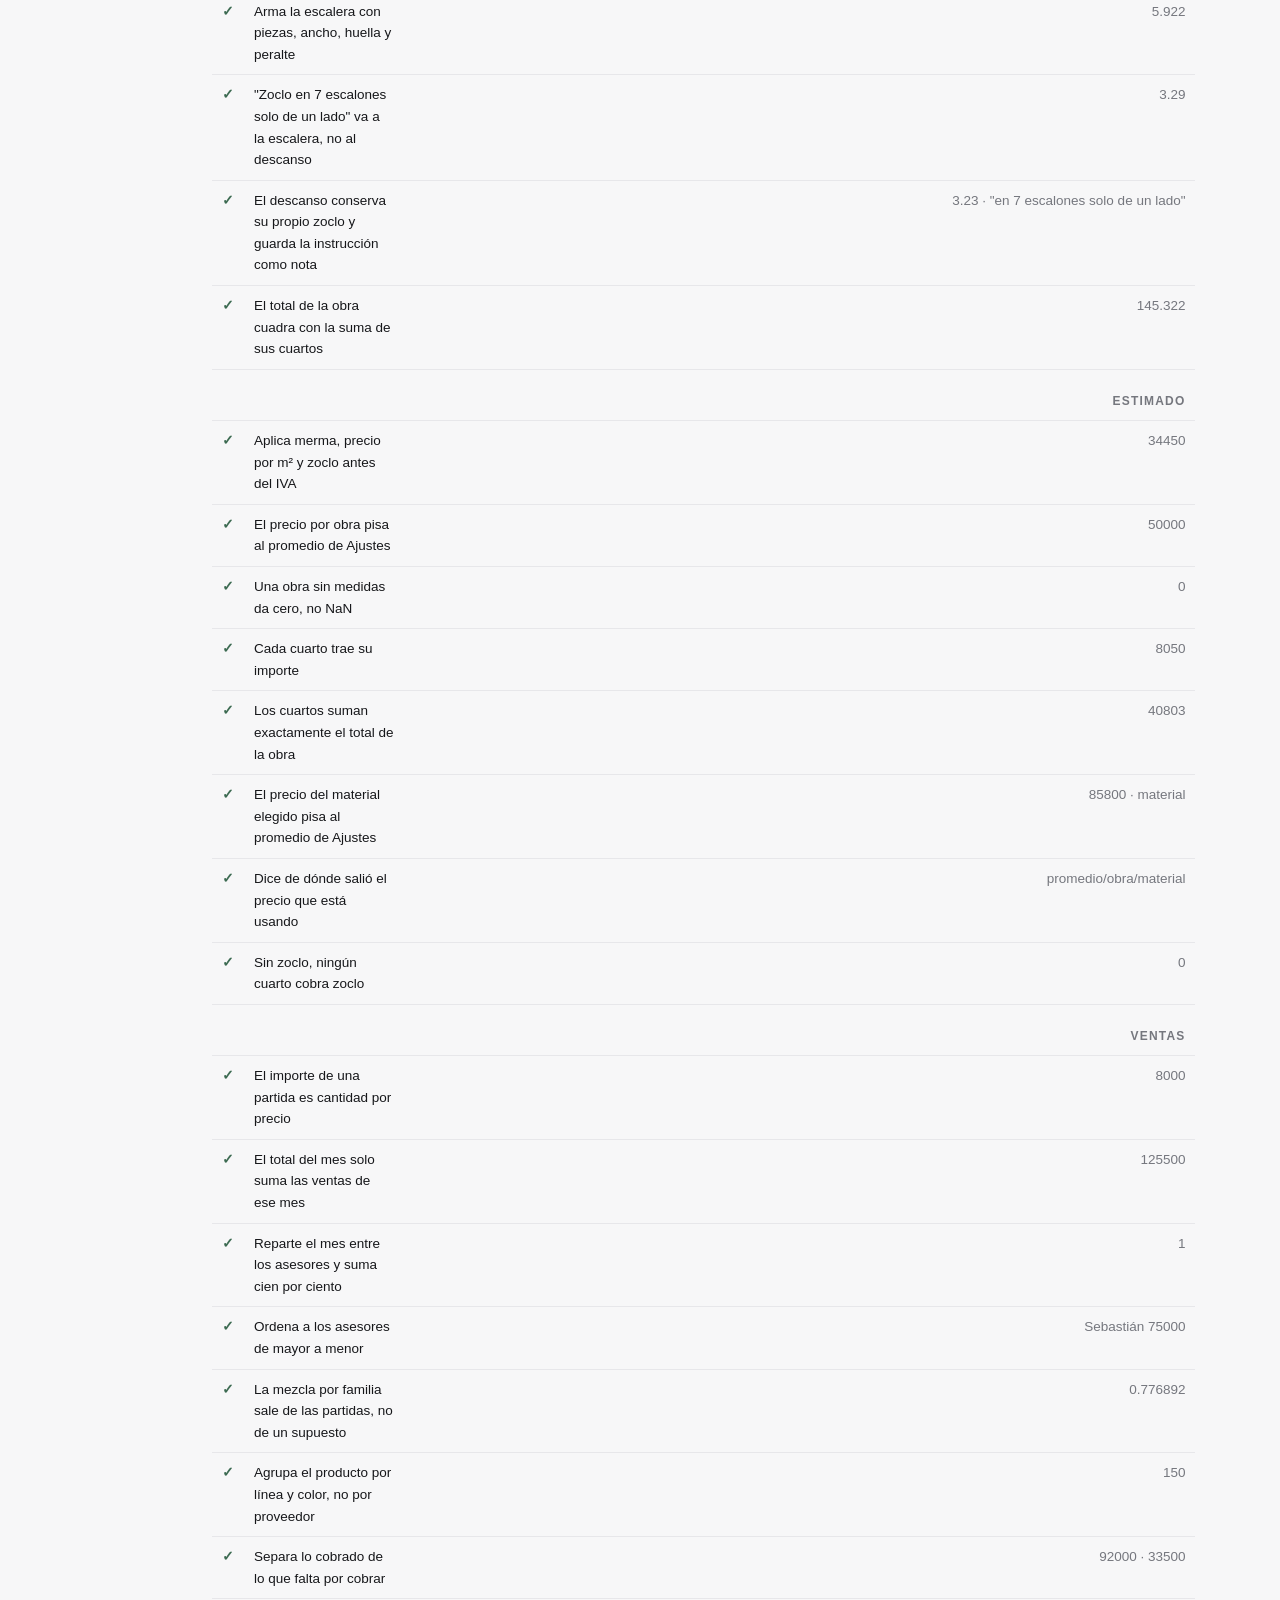
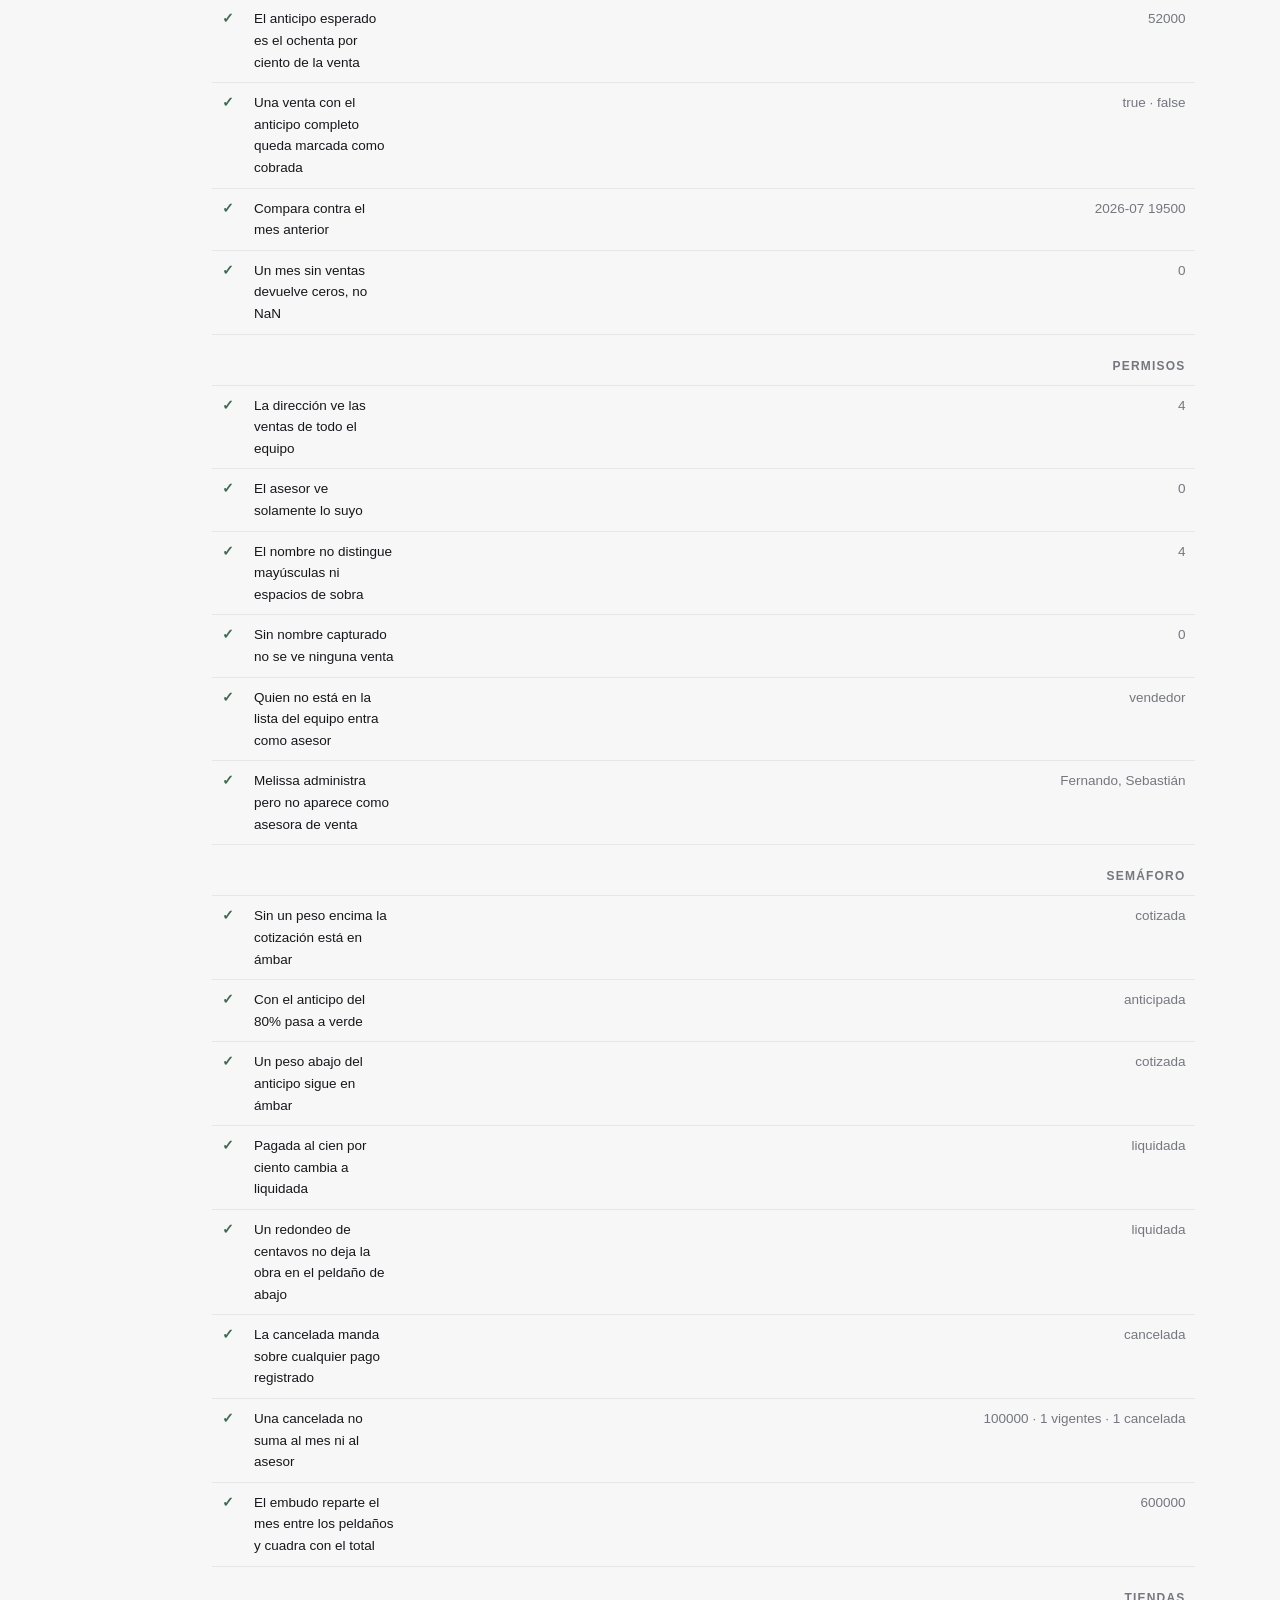
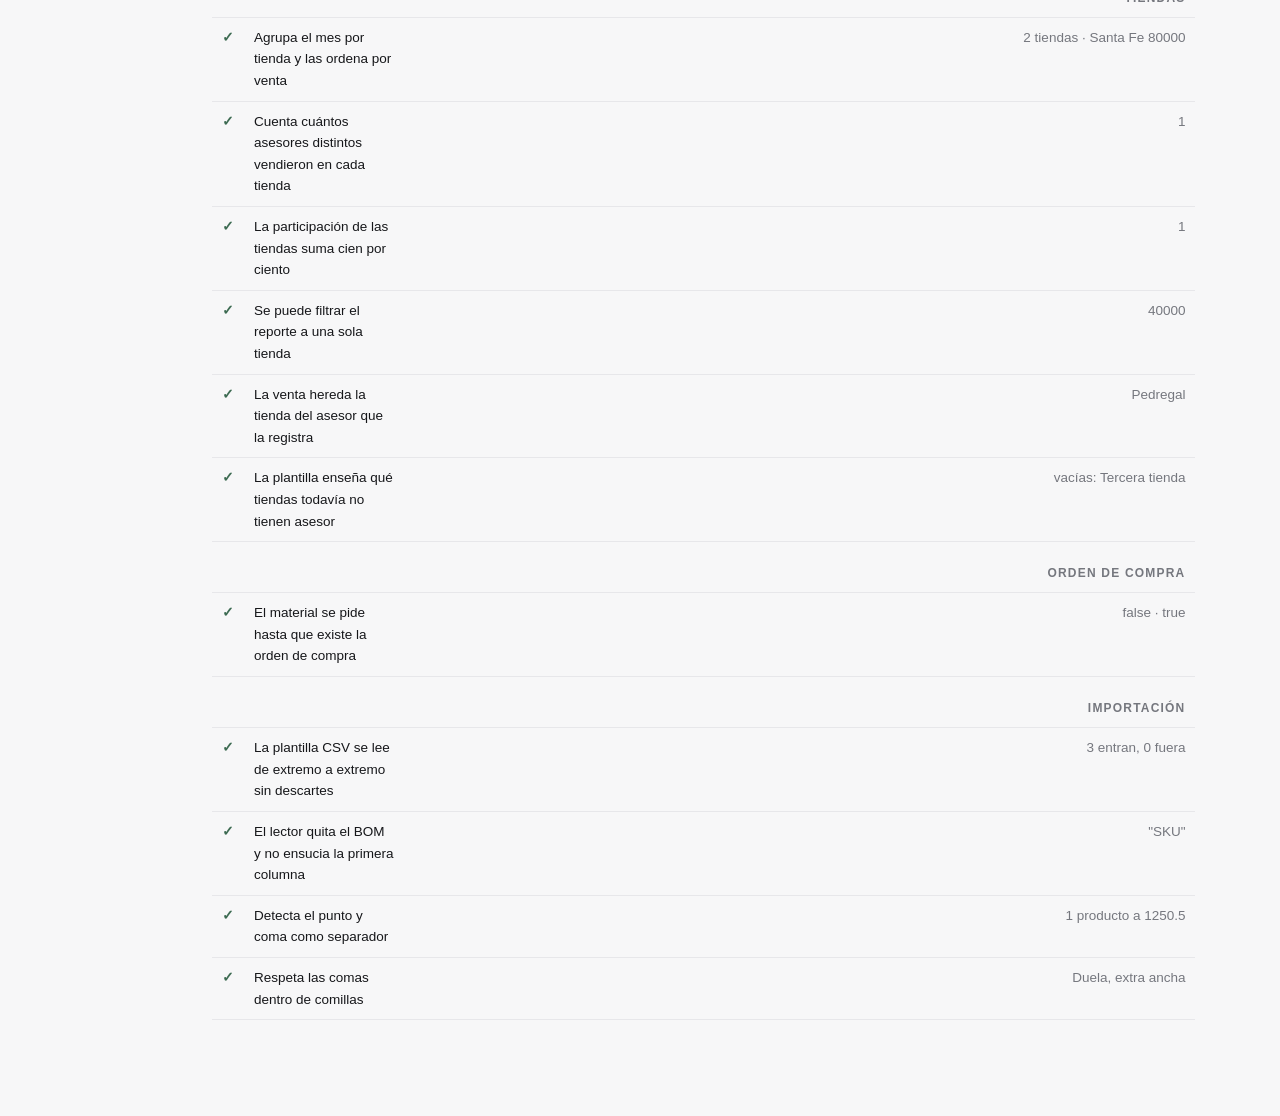
==== commit 9168bd32: "Partida Hunter Douglas en la cotización y el PDF, y pestaña Documentos con visor El producto se conf" ====
--- a/pruebas.html
+++ b/pruebas.html
@@ -4,7 +4,8 @@
 <meta charset="utf-8">
 <meta name="viewport" content="width=device-width, initial-scale=1">
 <title>Pruebas del motor de cálculo · Cotizador Mundo de Interiores</title>
-<link rel="stylesheet" href="css/app.css?v=19">
+<link rel="stylesheet" href="css/app.css?v=20">
+<link rel="icon" href="data:,">
 <style>
   .main{max-width:920px}
   .t{width:100%;border-collapse:collapse;font-size:13.5px}
@@ -35,8 +36,9 @@
 <script type="module">
 import { redondearArriba } from './js/format.js';
 import { calcularPartida, calcularTotales, estimarPerimetro, leadTimeProducto,
-         precioBaseMXN, calcularPrecioProveedor, PATRONES } from './js/pricing.js';
+         precioBaseMXN, calcularPrecioProveedor, productoDePartida, PATRONES } from './js/pricing.js';
 import { urlSegura } from './js/portales.js';
+import { filtrarDocumentos, esPDF, ETIQUETAS as ETIQUETAS_DOC } from './js/documentos.js';
 import { CONFIG_DEFAULT, buscarProductos } from './js/state.js';
 import { CATALOGO_DEMO } from './js/catalog-seed.js';
 import { sugerirMapeo, mapearFilas, normalizarCategoria, plantillaCSV } from './js/importer.js';
@@ -359,6 +361,86 @@
   const valores = Object.values(r);
   return { ok: valores.every(Number.isFinite) && r.precioConIva === 0 && r.factura === 0 && r.descuentoPct === 1,
            obtenido: valores.every(Number.isFinite) ? 'todo finito' : 'hay NaN', esperado: 'todo finito' };
+});
+
+// ---------------------------------------------------------------- partida Hunter Douglas
+// Mismos números inventados: lista 10,000 y factura 6,000 por pieza.
+
+const partidaHD = {
+  id: 'hd1', tipo: 'proveedor', proveedor: 'Hunter Douglas',
+  descripcion: 'Duette de prueba', codigo: 'C20 · D7955',
+  detalle: 'Motorizada, control derecho, dentro de marco',
+  anchoMm: 2000, altoMm: 2000, cantidad: 2, lista: 10000, factura: 6000,
+  diasEntrega: 0, incluirInstalacion: false, descuentoPct: 0, margenOverride: null,
+};
+
+P('Partida HD', 'El importe es la lista por las piezas, sin aplicar el margen de Ajustes', () => {
+  const c = calcularPartida(partidaHD, null, cfg);
+  return { ok: c && cerca(c.importe, 20000) && cerca(c.costoDirecto, 12000) && c.tipo === 'proveedor',
+           obtenido: c ? `${c.importe.toFixed(2)} · costo ${c.costoDirecto.toFixed(2)}` : 'null', esperado: '20000.00 · costo 12000.00' };
+});
+P('Partida HD', 'El margen se deduce del precio de lista contra la factura', () => {
+  const c = calcularPartida(partidaHD, null, cfg);
+  return { ok: cerca(c.margen, 0.4, 0.0001) && cerca(c.margenEfectivo, 0.4, 0.0001) && cerca(c.utilidadBruta, 8000),
+           obtenido: `${(c.margenEfectivo * 100).toFixed(1)}%`, esperado: '40.0%' };
+});
+P('Partida HD', 'El override de margen se ignora: el precio lo fija el proveedor', () => {
+  const c = calcularPartida({ ...partidaHD, margenOverride: 0.1 }, null, cfg);
+  return { ok: cerca(c.importe, 20000), obtenido: c.importe.toFixed(2), esperado: '20000.00' };
+});
+P('Partida HD', 'El descuento al cliente baja la venta y el margen; el costo se queda igual', () => {
+  const c = calcularPartida({ ...partidaHD, descuentoPct: 0.10 }, null, cfg);
+  return { ok: cerca(c.importe, 18000) && cerca(c.costoDirecto, 12000) && cerca(c.margenEfectivo, 1 / 3, 0.0001),
+           obtenido: `${c.importe.toFixed(2)} · ${(c.margenEfectivo * 100).toFixed(1)}%`, esperado: '18000.00 · 33.3%' };
+});
+P('Partida HD', 'La instalación se suma al costo y se vende con el margen por defecto', () => {
+  const c = calcularPartida({ ...partidaHD, incluirInstalacion: true }, null, cfg);
+  const mo = Math.max(2 * cfg.tarifas.instalacionPersianaPza, cfg.tarifas.minimoInstalacionCortina);
+  const venta = mo / (1 - cfg.comercial.margenDefault);
+  return { ok: cerca(c.manoObra, mo) && cerca(c.importe, 20000 + venta) && cerca(c.costoDirecto, 12000 + mo),
+           obtenido: `${c.importe.toFixed(2)}`, esperado: (20000 + venta).toFixed(2) };
+});
+P('Partida HD', 'Entra a los totales sin producto en el catálogo y paga IVA sobre la lista', () => {
+  const t = calcularTotales([partidaHD], catalogoPrueba, { ...cfg, _descuentoGlobal: 0 });
+  return { ok: t.lineas.length === 1 && cerca(t.subtotal, 20000) && cerca(t.iva, 3200) && cerca(t.total, 23200),
+           obtenido: `${t.lineas.length} línea(s) · total ${t.total.toFixed(2)}`, esperado: '1 línea(s) · total 23200.00' };
+});
+P('Partida HD', 'El producto virtual toma nombre, código y etiquetas de la partida', () => {
+  const p = productoDePartida(partidaHD, cfg);
+  return { ok: p.nombre === 'Duette de prueba' && p.sku === 'C20 · D7955' && p.caracteristicas.length === 3 && p.aMedida === true,
+           obtenido: `${p.nombre} · ${p.sku} · ${p.caracteristicas.length} etiquetas`, esperado: 'Duette de prueba · C20 · D7955 · 3 etiquetas' };
+});
+P('Partida HD', 'Sin plazo propio usa los días de entrega de Hunter Douglas de Ajustes', () => {
+  const sinPlazo = leadTimeProducto(productoDePartida(partidaHD, cfg), cfg);
+  const conPlazo = leadTimeProducto(productoDePartida({ ...partidaHD, diasEntrega: 30 }, cfg), cfg);
+  return { ok: sinPlazo === cfg.logistica.diasProveedor && conPlazo === 30,
+           obtenido: `${sinPlazo} / ${conPlazo} días`, esperado: `${cfg.logistica.diasProveedor} / 30 días` };
+});
+P('Partida HD', 'Sin descripción no truena: usa un nombre genérico', () => {
+  const c = calcularPartida({ ...partidaHD, descripcion: '', codigo: '', detalle: '' }, null, cfg);
+  const p = productoDePartida({ ...partidaHD, descripcion: '' }, cfg);
+  return { ok: c && cerca(c.importe, 20000) && /Hunter Douglas/.test(p.nombre),
+           obtenido: p.nombre, esperado: 'Producto Hunter Douglas' };
+});
+
+// ---------------------------------------------------------------- documentos
+
+P('Documentos', 'Solo se aceptan PDF, por tipo o por extensión', () => {
+  const ok = esPDF({ type: 'application/pdf', name: 'lista.PDF' }) && esPDF({ type: '', name: 'lista.pdf' })
+    && !esPDF({ type: 'image/png', name: 'foto.png' }) && !esPDF(null);
+  return { ok, obtenido: ok ? 'pdf sí, png no' : 'acepta algo indebido', esperado: 'pdf sí, png no' };
+});
+P('Documentos', 'La búsqueda combina palabras y filtra por tipo', () => {
+  const docs = [
+    { nombre: 'Lista de precios Duette 2026', etiqueta: 'Lista de precios', proveedor: 'Hunter Douglas', nota: '' },
+    { nombre: 'Ficha Duette', etiqueta: 'Ficha técnica', proveedor: 'Hunter Douglas', nota: 'vigente' },
+    { nombre: 'Catálogo PowerView', etiqueta: 'Catálogo', proveedor: 'Hunter Douglas', nota: '' },
+  ];
+  const a = filtrarDocumentos(docs, 'duette 2026');
+  const b = filtrarDocumentos(docs, 'duette', 'Ficha técnica');
+  const c = filtrarDocumentos(docs, 'VIGENTE');
+  return { ok: a.length === 1 && b.length === 1 && b[0].etiqueta === 'Ficha técnica' && c.length === 1 && ETIQUETAS_DOC.length >= 4,
+           obtenido: `${a.length} / ${b.length} / ${c.length}`, esperado: '1 / 1 / 1' };
 });
 
 // ---------------------------------------------------------------- buscador
@@ -605,6 +687,12 @@
   return { ok: r.length > 0 && /e-Pedidos/.test(r[0].r) && /IVA/.test(r[0].r),
            obtenido: r[0]?.p ?? 'sin respuesta', esperado: 'manda a e-Pedidos y explica el IVA' };
 });
+P('Asistente', 'Explica cómo entra un producto Hunter Douglas al PDF y dónde van los PDF', () => {
+  const a = responder('como meto un producto hunter douglas a la cotizacion');
+  const b = responder('donde guardo los pdf de listas de precios');
+  return { ok: a.length > 0 && /Partida Hunter Douglas/.test(a[0].r) && b.length > 0 && /Documentos/.test(b[0].r),
+           obtenido: `${a[0]?.p ?? 'sin respuesta'} | ${b[0]?.p ?? 'sin respuesta'}`, esperado: 'partida al PDF | pestaña Documentos' };
+});
 P('Portales', 'Los portales por defecto tienen nombre y, si traen dirección, es https', () => {
   const portales = CONFIG_DEFAULT.portales ?? [];
   const malos = portales.filter((p) => !p.id || !p.nombre || (p.url && !urlSegura(p.url)));
--- a/css/app.css
+++ b/css/app.css
@@ -1280,3 +1280,36 @@
   .material .btn{flex:1}
 }
 html.texto-mayor .cuarto__mxn{font-size:16px}
+
+/* ======================================================== documentos del proveedor */
+
+.zona-carga {
+  display: flex; flex-direction: column; align-items: center; gap: var(--s3);
+  padding: var(--s6) var(--s5); text-align: center; cursor: pointer;
+  transition: border-color .16s var(--ease), background .16s var(--ease);
+}
+.zona-carga:hover, .zona-carga.is-over { border-color: var(--accent); background: var(--accent-soft); }
+.zona-carga .vacio__icon { margin-bottom: 0; }
+
+.doc {
+  display: flex; align-items: flex-start; gap: var(--s4);
+  padding: var(--s4) var(--s5);
+  border: 1px solid var(--line); border-radius: var(--r3); background: var(--surface);
+}
+.doc__icono {
+  width: 40px; height: 40px; flex: none; display: grid; place-items: center;
+  border-radius: var(--r2); background: var(--surface-3); color: var(--ink-3);
+}
+.doc__cuerpo { flex: 1; min-width: 0; }
+.doc__nombre { font-size: 14.5px; font-weight: 500; overflow: hidden; text-overflow: ellipsis; white-space: nowrap; }
+.doc__meta { font-size: 12px; color: var(--ink-3); margin-top: 3px; }
+.doc__acciones { display: flex; gap: var(--s2); flex: none; flex-wrap: wrap; justify-content: flex-end; }
+.select--sm { padding-top: 6px; padding-bottom: 6px; font-size: 13px; width: auto; }
+
+.visor { width: 100%; height: 76vh; border: 1px solid var(--line); border-radius: 10px; background: var(--surface-2); display: block; }
+
+@media (max-width: 620px) {
+  .doc { flex-wrap: wrap; }
+  .doc__acciones { width: 100%; justify-content: flex-start; }
+  .visor { height: 68vh; }
+}
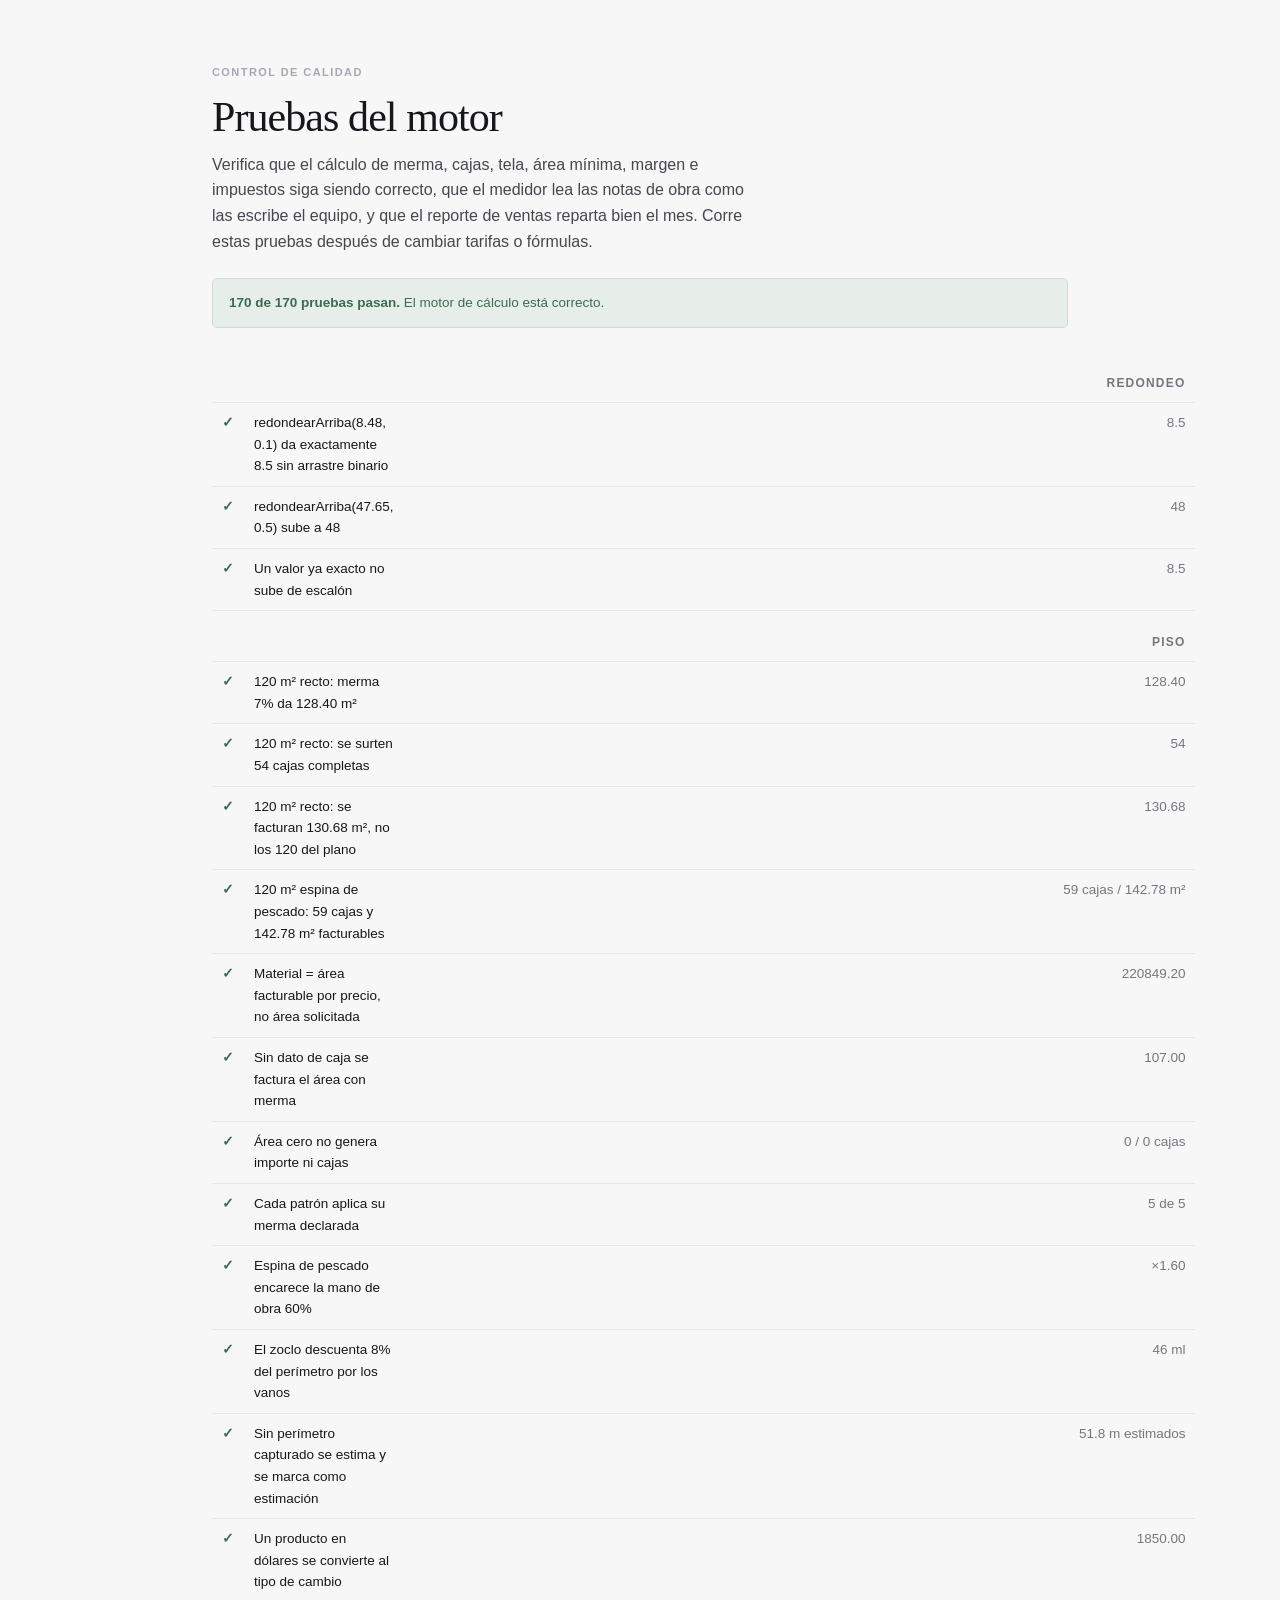
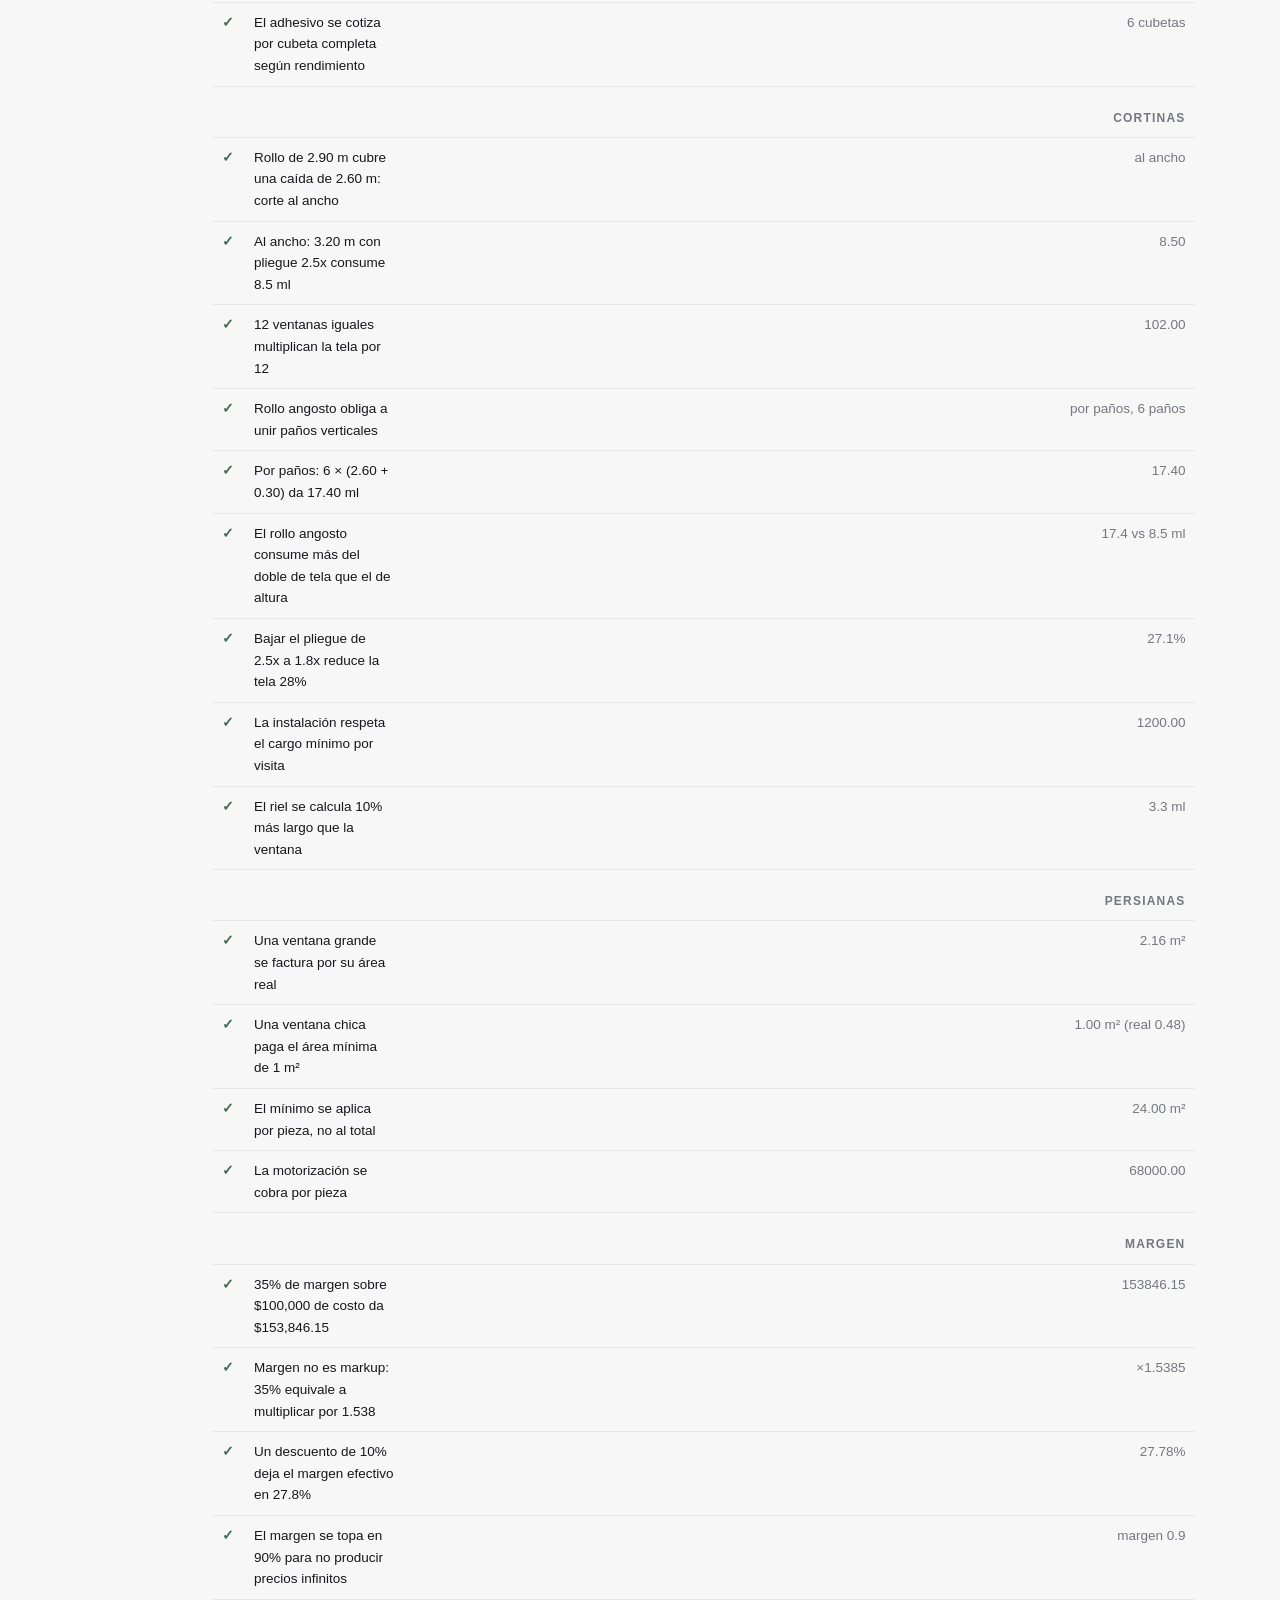
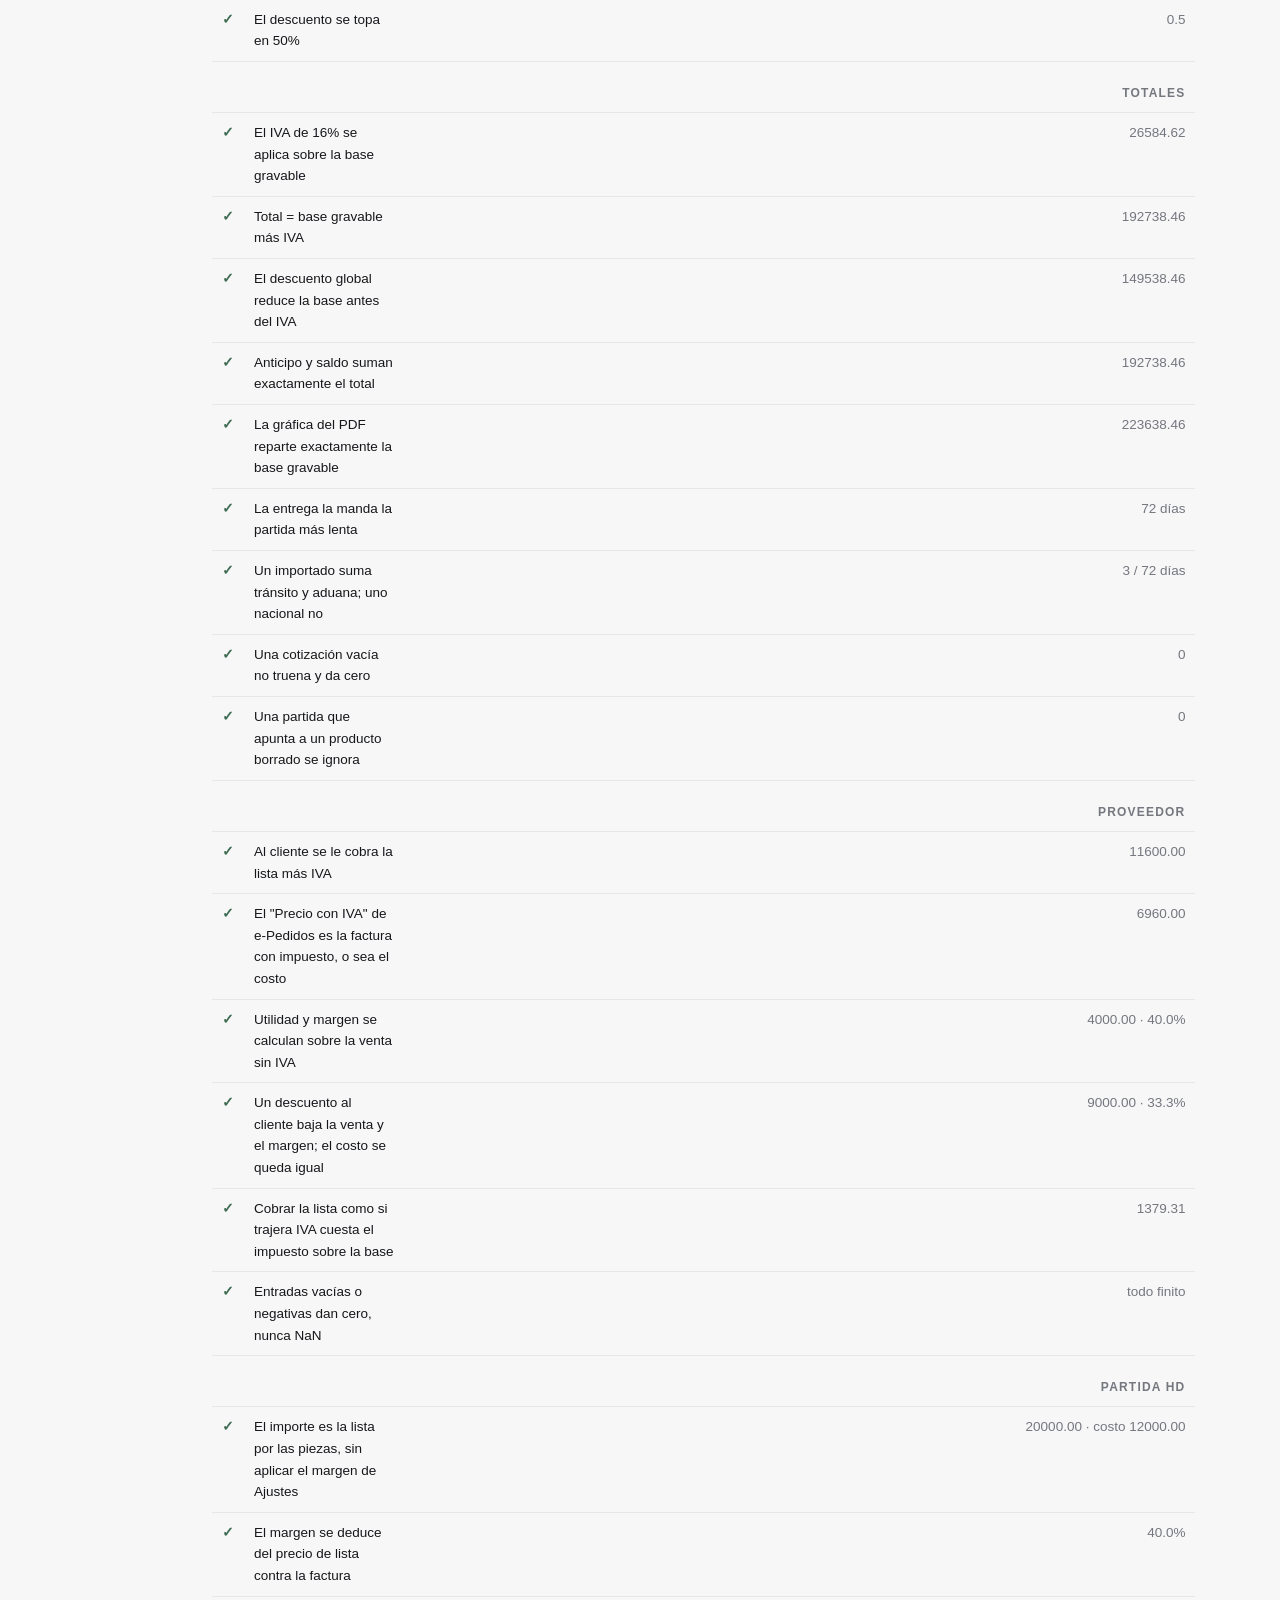
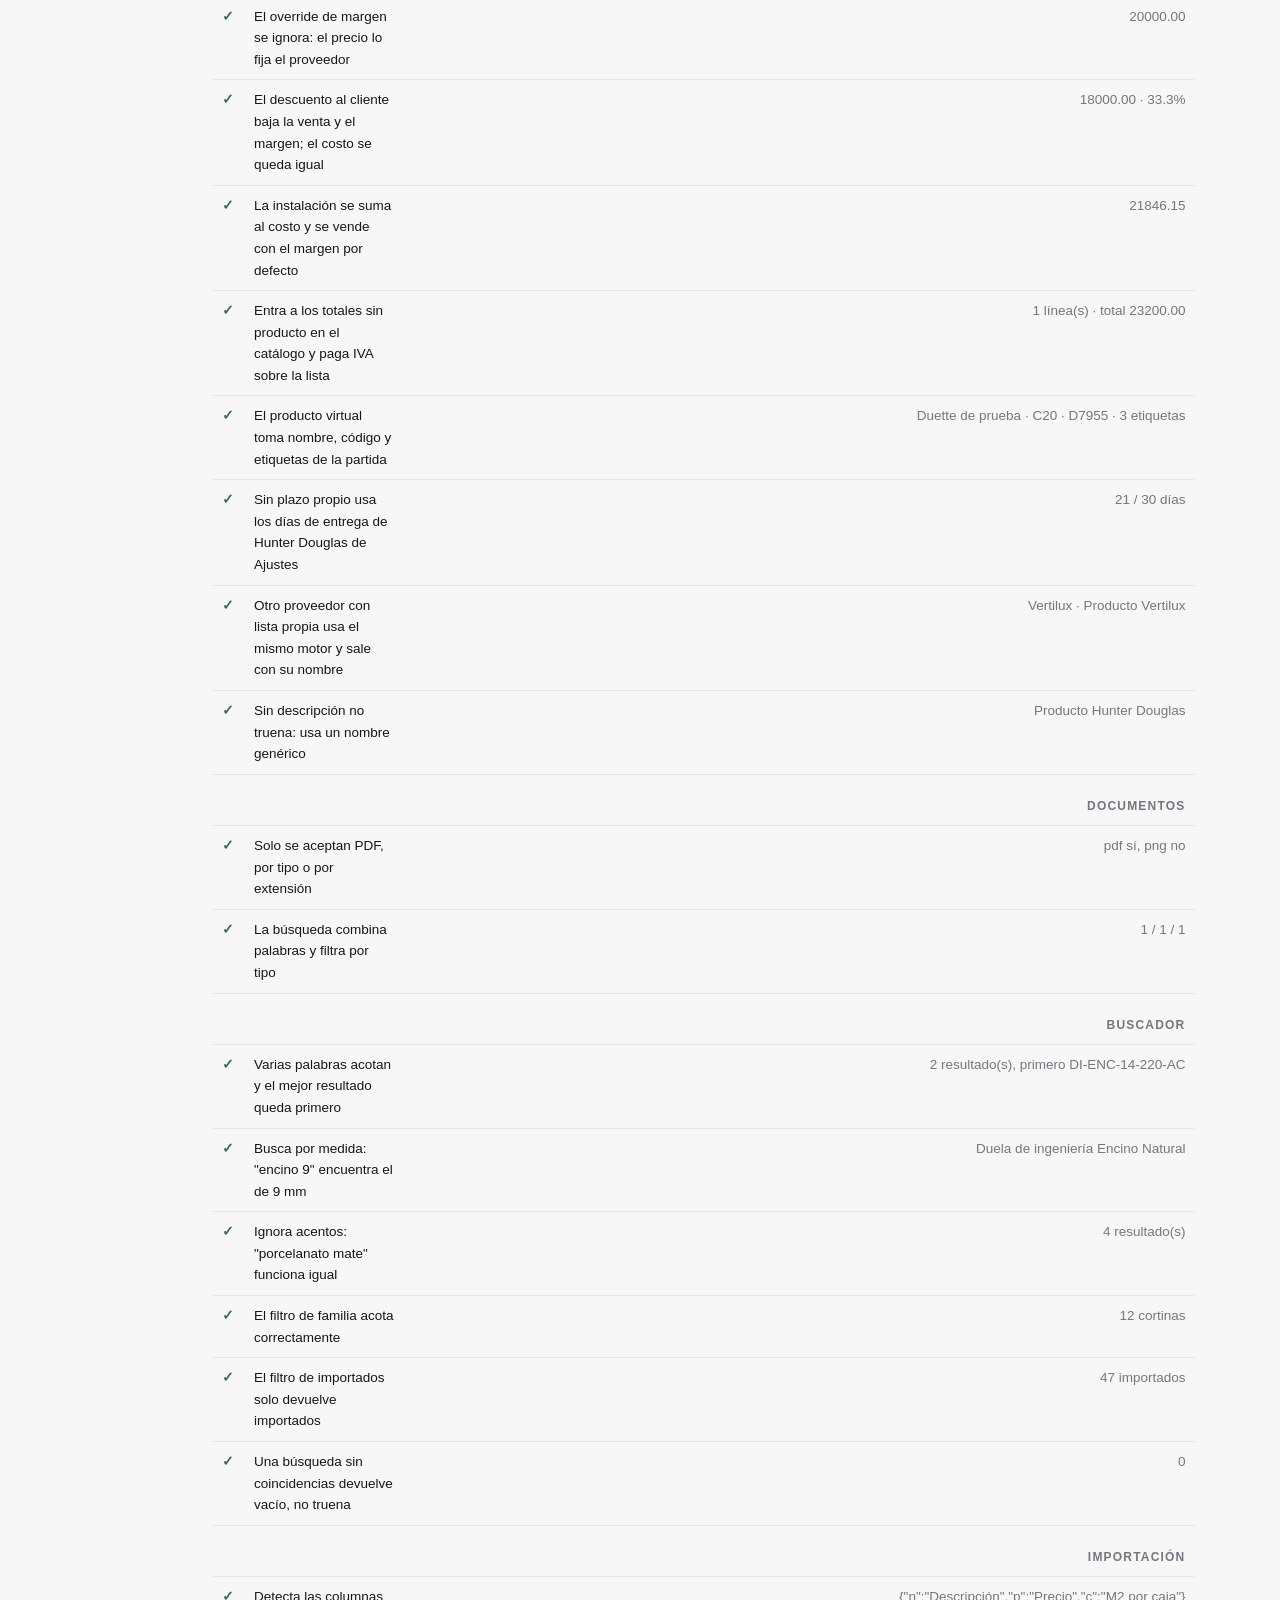
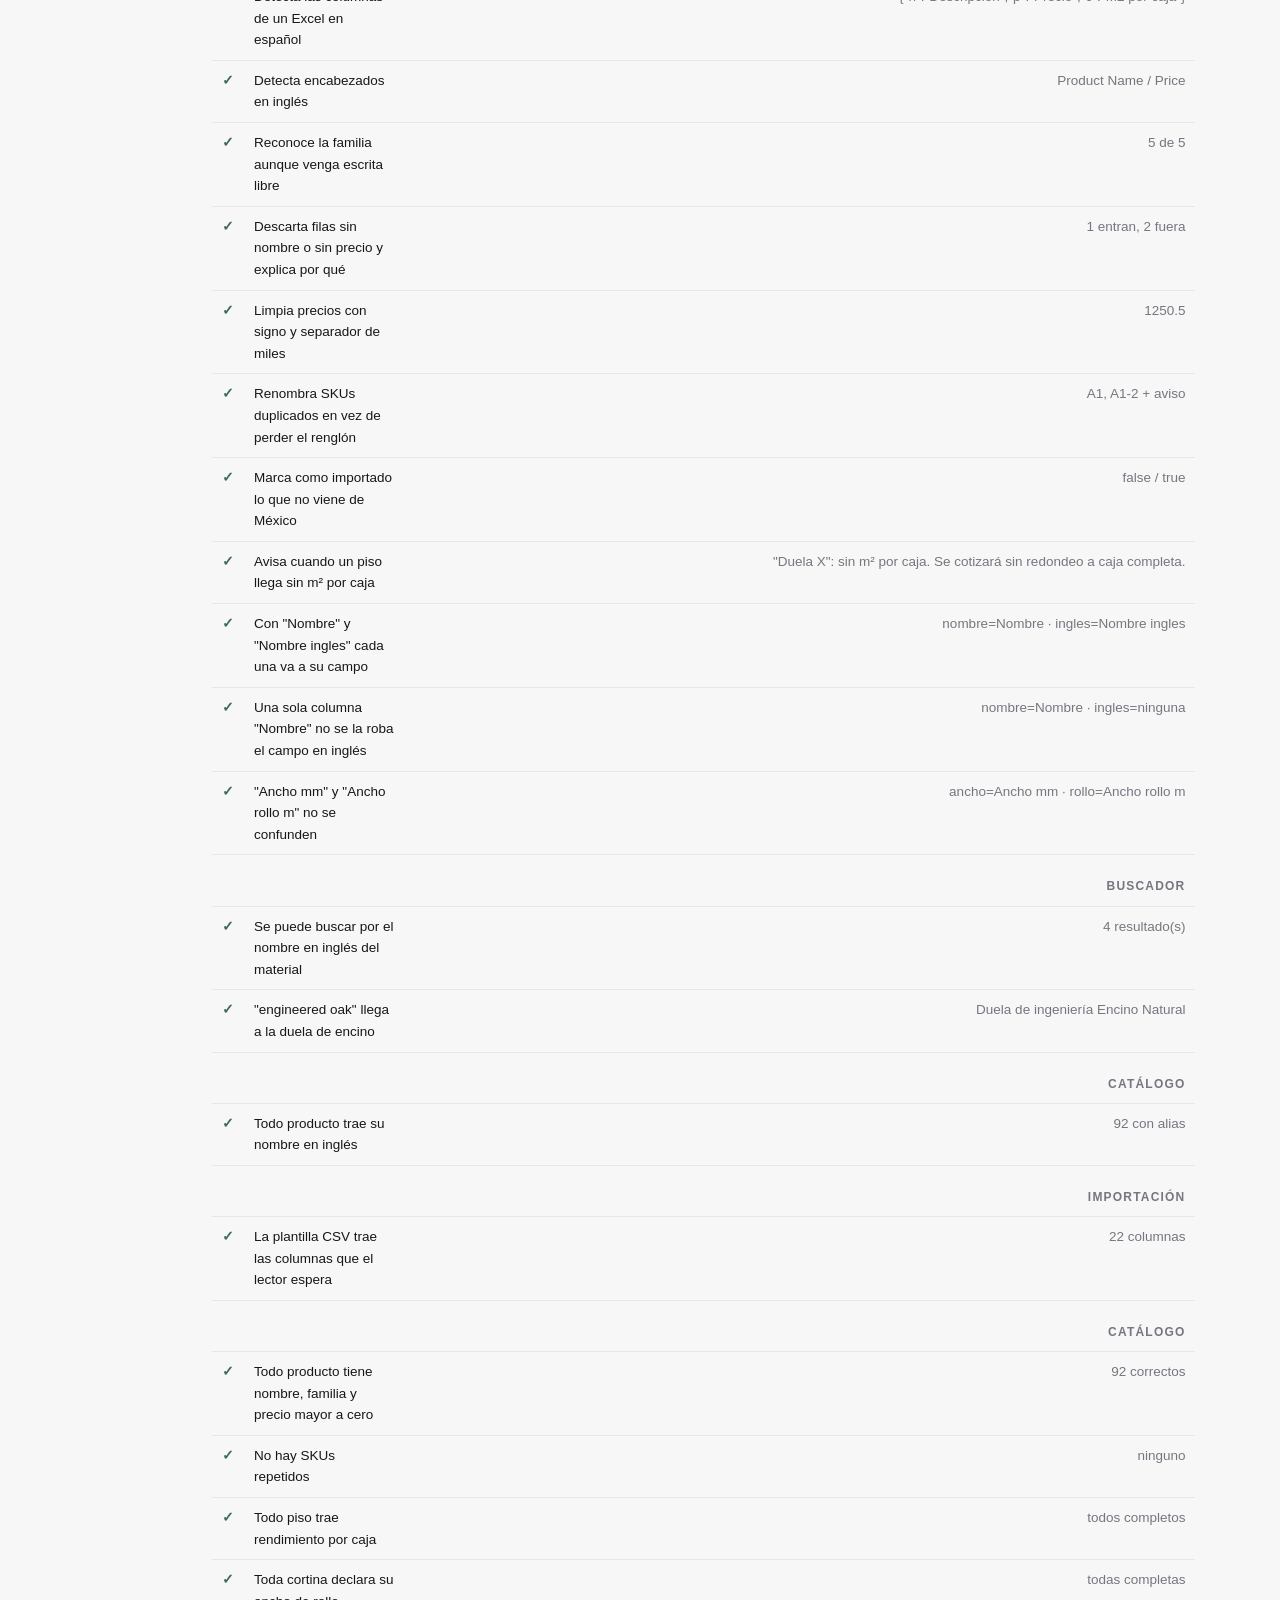
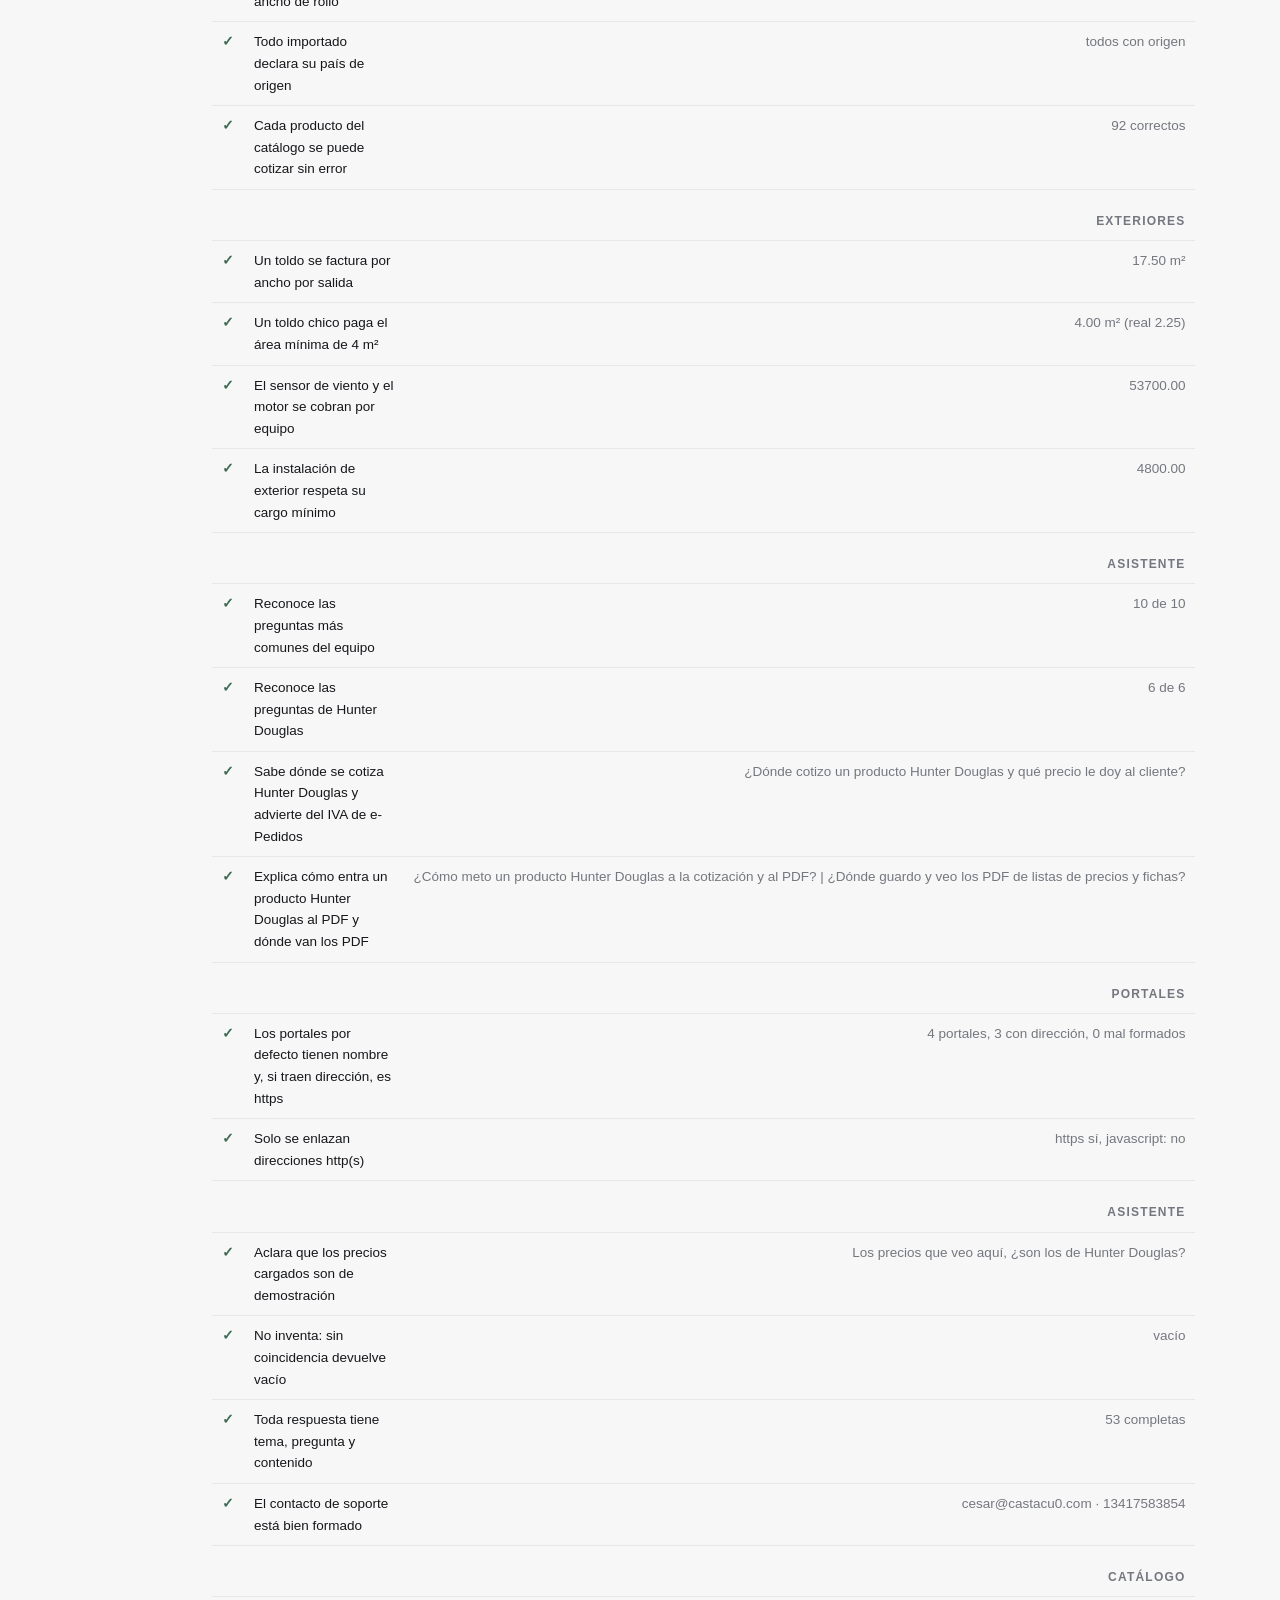
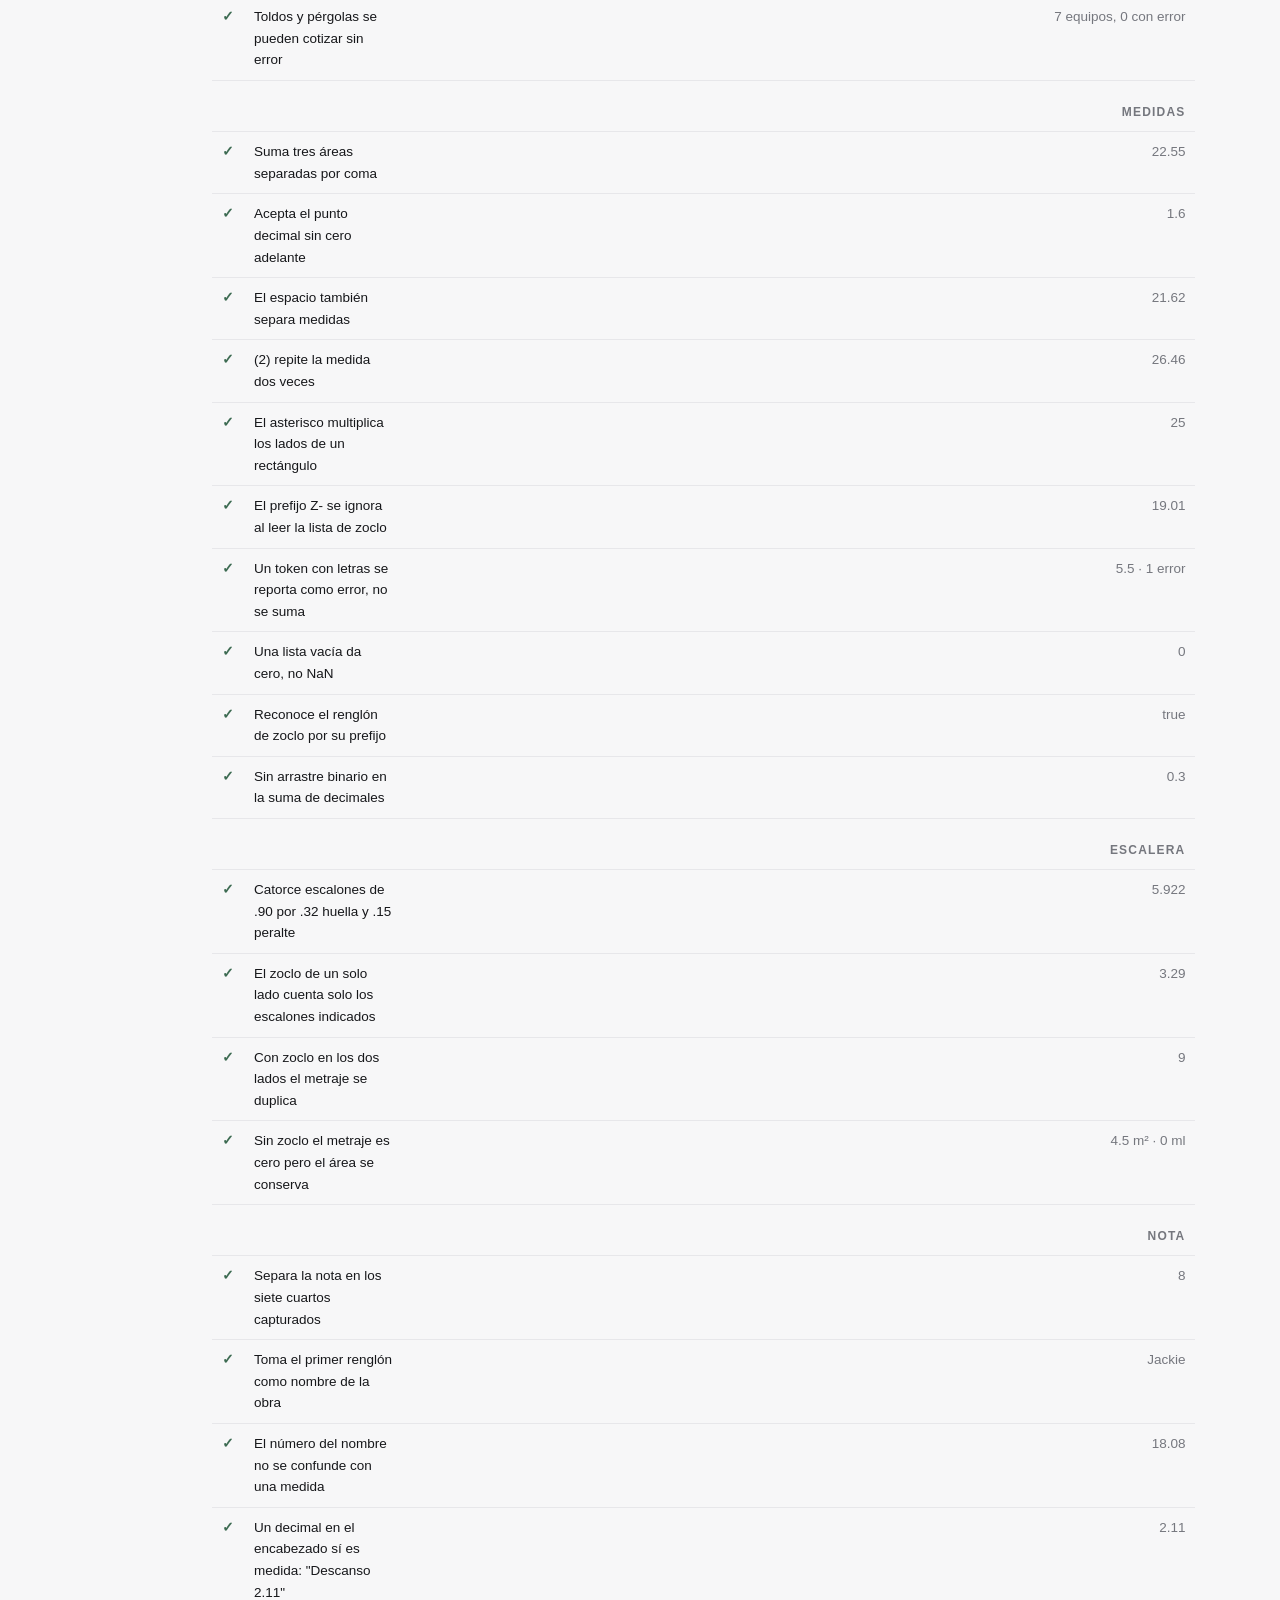
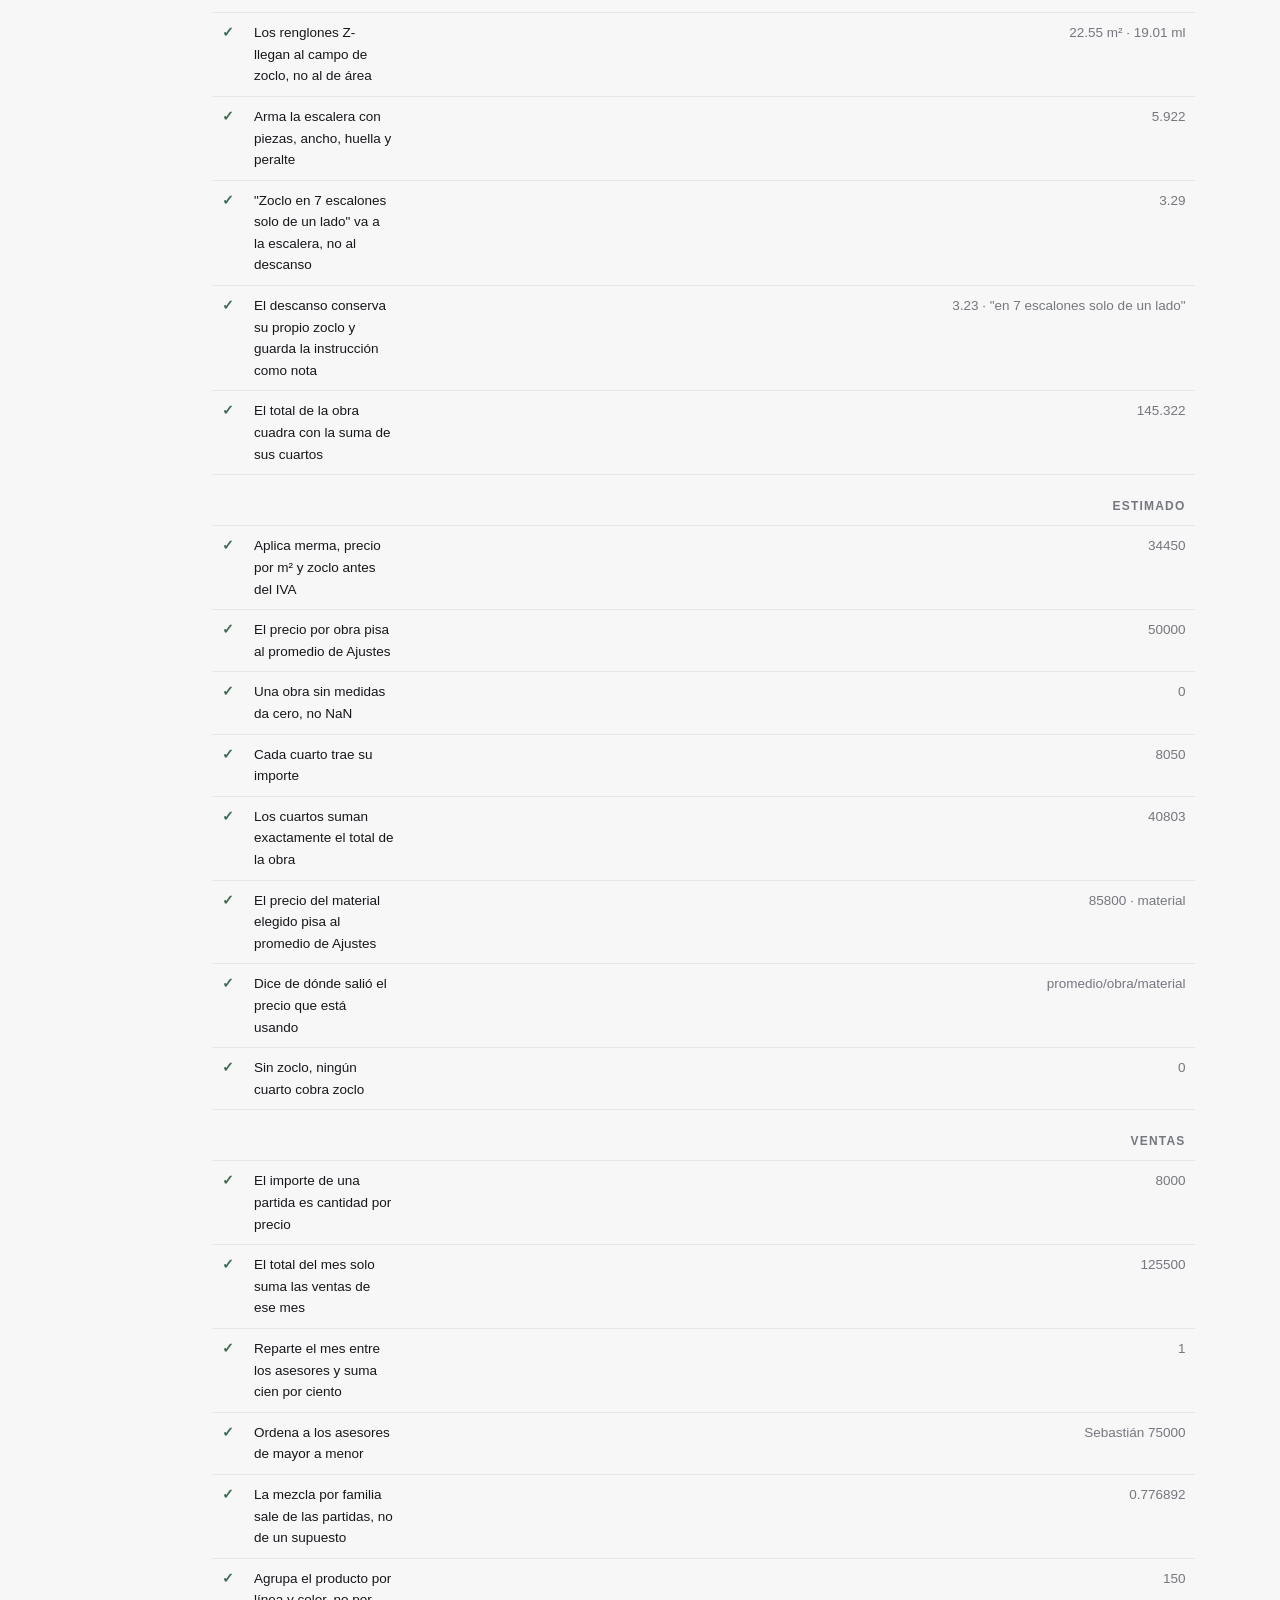
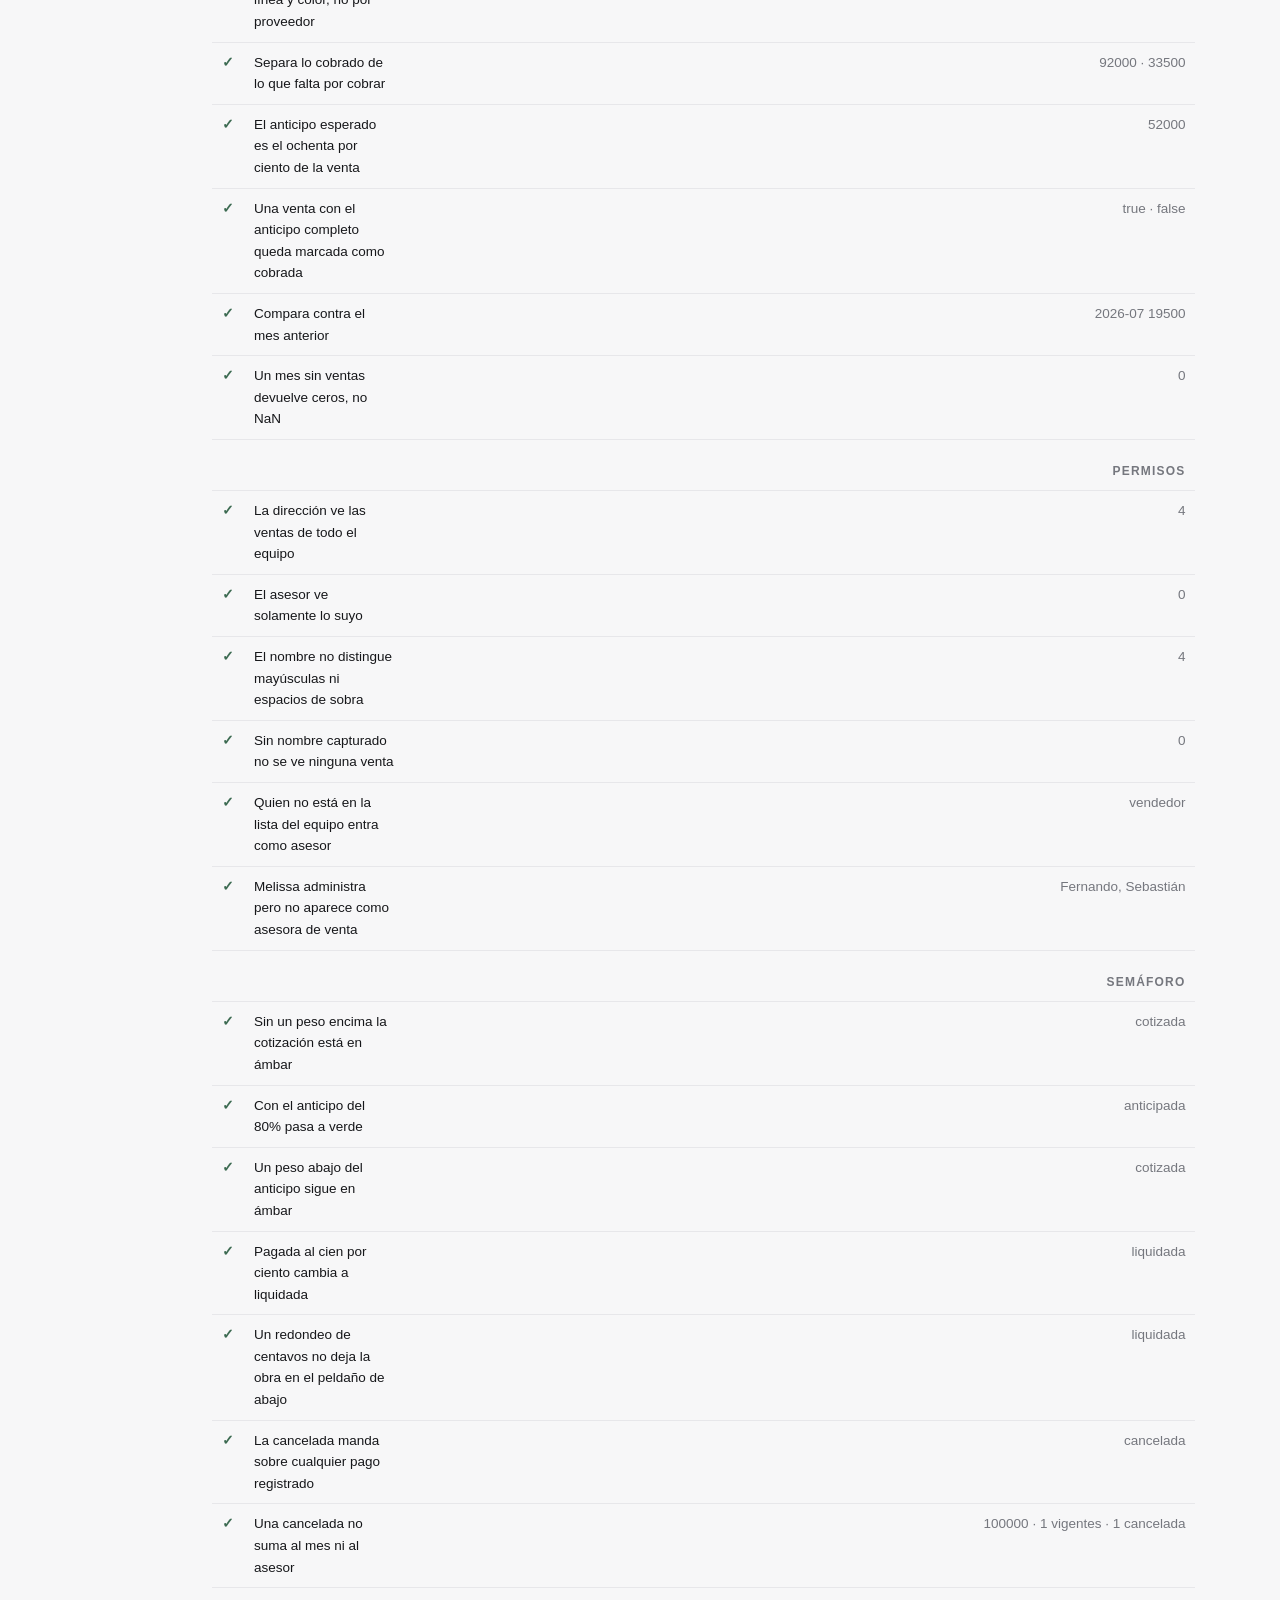
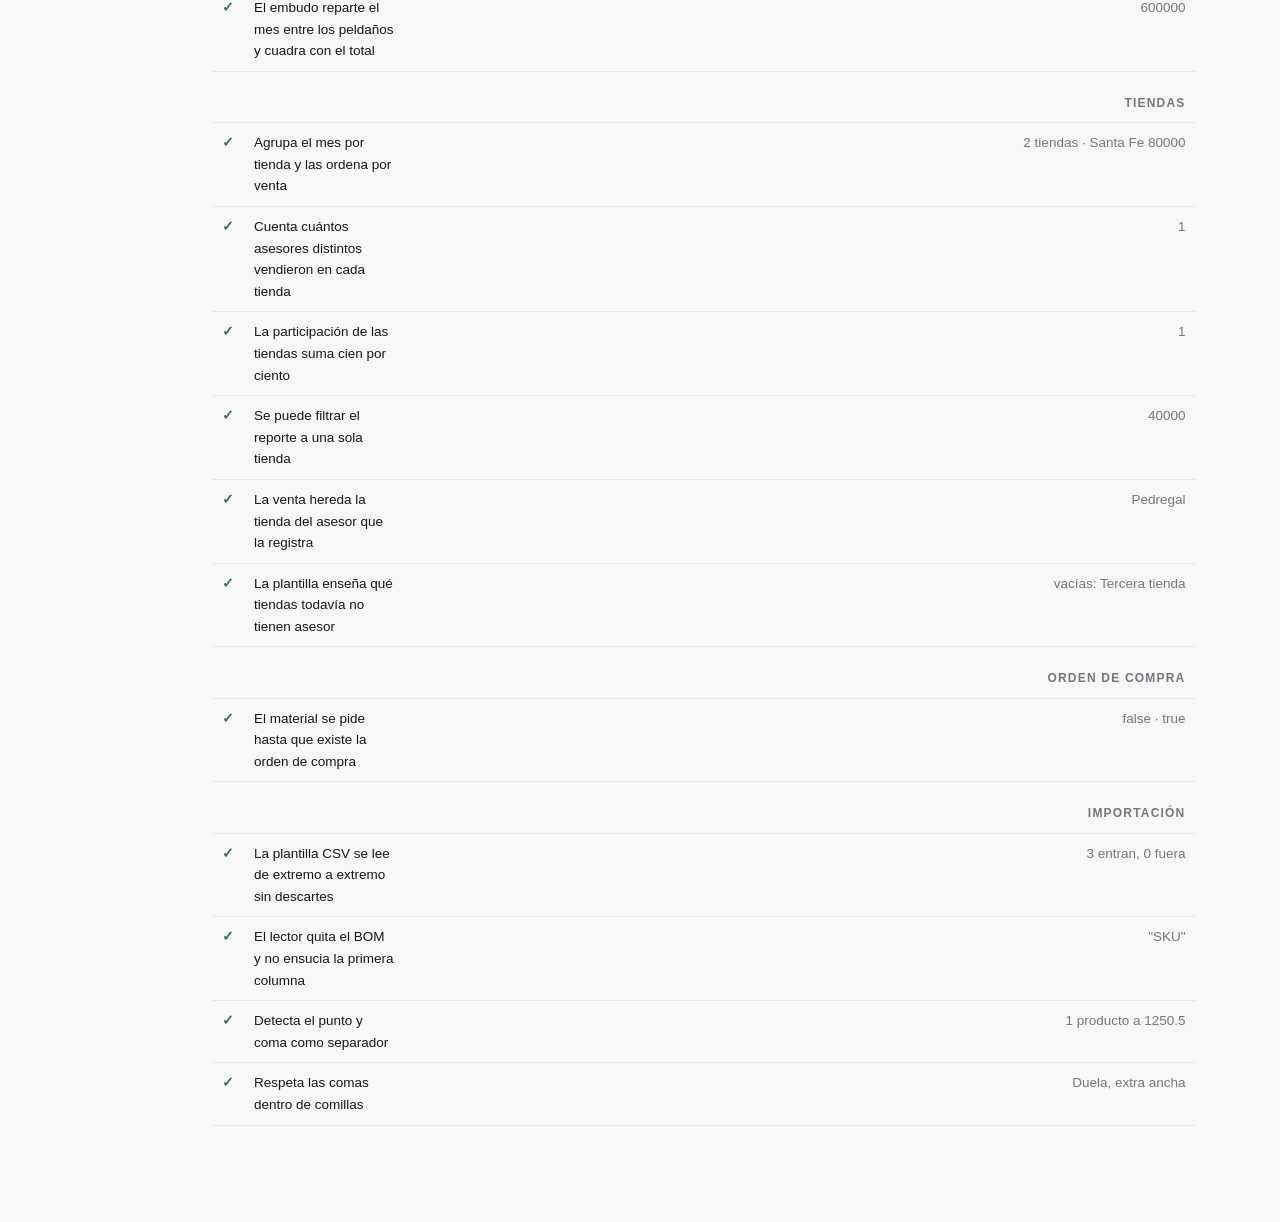
==== commit 3a384cbe: "Partida de proveedor: instalación marcada por defecto y proveedor editable Cesar confirmó dos cosas:" ====
--- a/pruebas.html
+++ b/pruebas.html
@@ -416,6 +416,13 @@
   return { ok: sinPlazo === cfg.logistica.diasProveedor && conPlazo === 30,
            obtenido: `${sinPlazo} / ${conPlazo} días`, esperado: `${cfg.logistica.diasProveedor} / 30 días` };
 });
+P('Partida HD', 'Otro proveedor con lista propia usa el mismo motor y sale con su nombre', () => {
+  const otra = { ...partidaHD, proveedor: 'Vertilux', descripcion: '' };
+  const c = calcularPartida(otra, null, cfg);
+  const p = productoDePartida(otra, cfg);
+  return { ok: c && cerca(c.importe, 20000) && c.proveedor === 'Vertilux' && p.nombre === 'Producto Vertilux' && p.proveedor === 'Vertilux',
+           obtenido: `${c?.proveedor} · ${p.nombre}`, esperado: 'Vertilux · Producto Vertilux' };
+});
 P('Partida HD', 'Sin descripción no truena: usa un nombre genérico', () => {
   const c = calcularPartida({ ...partidaHD, descripcion: '', codigo: '', detalle: '' }, null, cfg);
   const p = productoDePartida({ ...partidaHD, descripcion: '' }, cfg);
@@ -690,7 +697,7 @@
 P('Asistente', 'Explica cómo entra un producto Hunter Douglas al PDF y dónde van los PDF', () => {
   const a = responder('como meto un producto hunter douglas a la cotizacion');
   const b = responder('donde guardo los pdf de listas de precios');
-  return { ok: a.length > 0 && /Partida Hunter Douglas/.test(a[0].r) && b.length > 0 && /Documentos/.test(b[0].r),
+  return { ok: a.length > 0 && /Partida de proveedor/.test(a[0].r) && b.length > 0 && /Documentos/.test(b[0].r),
            obtenido: `${a[0]?.p ?? 'sin respuesta'} | ${b[0]?.p ?? 'sin respuesta'}`, esperado: 'partida al PDF | pestaña Documentos' };
 });
 P('Portales', 'Los portales por defecto tienen nombre y, si traen dirección, es https', () => {
